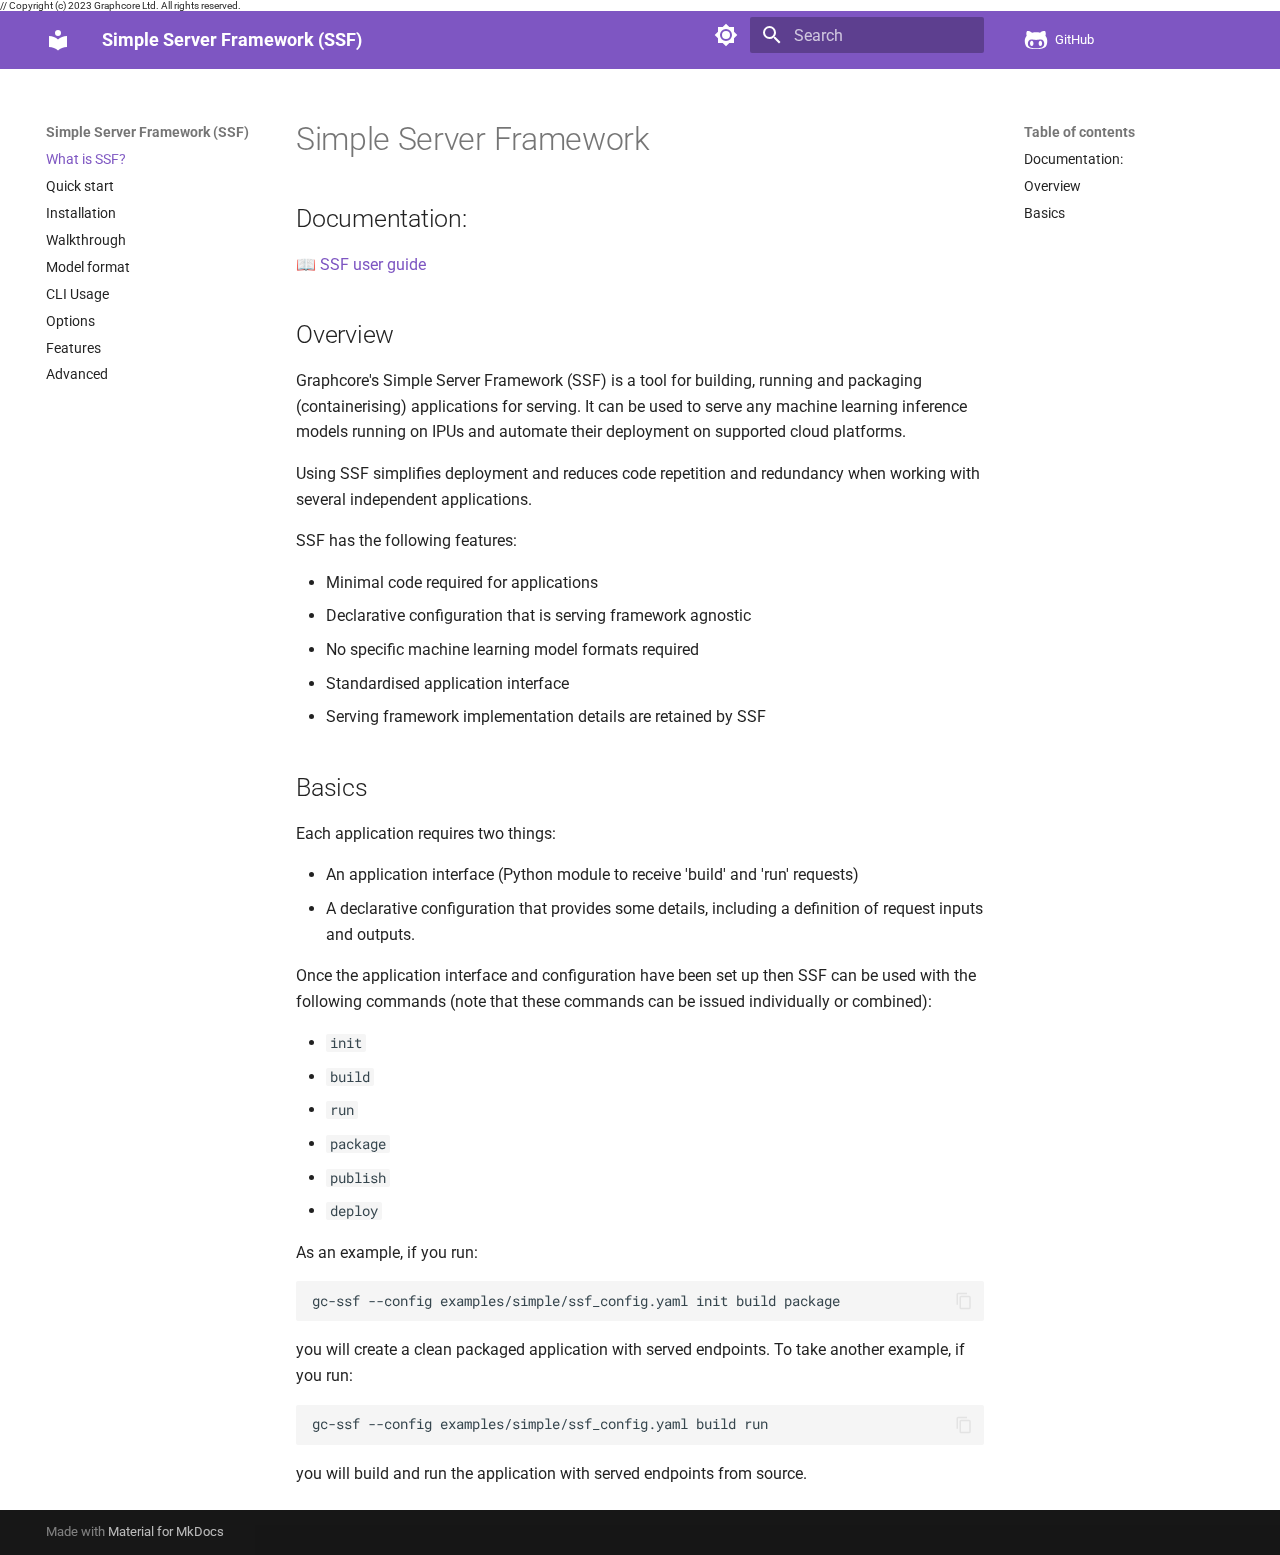
==== docs/index.html @ 5ebf2a3f "Release: 1.0.0" ====
// Copyright (c) 2023 Graphcore Ltd. All rights reserved.

<!doctype html>
<html lang="en" class="no-js">
  <head>

      <meta charset="utf-8">
      <meta name="viewport" content="width=device-width,initial-scale=1">





        <link rel="next" href="quickstart/">

      <link rel="icon" href="assets/images/favicon.png">
      <meta name="generator" content="mkdocs-1.4.3, mkdocs-material-9.1.19">



        <title>Simple Server Framework (SSF)</title>



      <link rel="stylesheet" href="assets/stylesheets/main.eebd395e.min.css">


        <link rel="stylesheet" href="assets/stylesheets/palette.ecc896b0.min.css">









        <link rel="preconnect" href="https://fonts.gstatic.com" crossorigin>
        <link rel="stylesheet" href="https://fonts.googleapis.com/css?family=Roboto:300,300i,400,400i,700,700i%7CRoboto+Mono:400,400i,700,700i&display=fallback">
        <style>:root{--md-text-font:"Roboto";--md-code-font:"Roboto Mono"}</style>



    <script>__md_scope=new URL(".",location),__md_hash=e=>[...e].reduce((e,_)=>(e<<5)-e+_.charCodeAt(0),0),__md_get=(e,_=localStorage,t=__md_scope)=>JSON.parse(_.getItem(t.pathname+"."+e)),__md_set=(e,_,t=localStorage,a=__md_scope)=>{try{t.setItem(a.pathname+"."+e,JSON.stringify(_))}catch(e){}}</script>






  </head>









    <body dir="ltr" data-md-color-scheme="default" data-md-color-primary="deep-purple" data-md-color-accent="purple">



      <script>var palette=__md_get("__palette");if(palette&&"object"==typeof palette.color)for(var key of Object.keys(palette.color))document.body.setAttribute("data-md-color-"+key,palette.color[key])</script>

    <input class="md-toggle" data-md-toggle="drawer" type="checkbox" id="__drawer" autocomplete="off">
    <input class="md-toggle" data-md-toggle="search" type="checkbox" id="__search" autocomplete="off">
    <label class="md-overlay" for="__drawer"></label>
    <div data-md-component="skip">


        <a href="#simple-server-framework" class="md-skip">
          Skip to content
        </a>

    </div>
    <div data-md-component="announce">

    </div>






<header class="md-header md-header--shadow" data-md-component="header">
  <nav class="md-header__inner md-grid" aria-label="Header">
    <a href="." title="Simple Server Framework (SSF)" class="md-header__button md-logo" aria-label="Simple Server Framework (SSF)" data-md-component="logo">


  <svg xmlns="http://www.w3.org/2000/svg" viewBox="0 0 24 24"><path d="M12 8a3 3 0 0 0 3-3 3 3 0 0 0-3-3 3 3 0 0 0-3 3 3 3 0 0 0 3 3m0 3.54C9.64 9.35 6.5 8 3 8v11c3.5 0 6.64 1.35 9 3.54 2.36-2.19 5.5-3.54 9-3.54V8c-3.5 0-6.64 1.35-9 3.54Z"/></svg>

    </a>
    <label class="md-header__button md-icon" for="__drawer">
      <svg xmlns="http://www.w3.org/2000/svg" viewBox="0 0 24 24"><path d="M3 6h18v2H3V6m0 5h18v2H3v-2m0 5h18v2H3v-2Z"/></svg>
    </label>
    <div class="md-header__title" data-md-component="header-title">
      <div class="md-header__ellipsis">
        <div class="md-header__topic">
          <span class="md-ellipsis">
            Simple Server Framework (SSF)
          </span>
        </div>
        <div class="md-header__topic" data-md-component="header-topic">
          <span class="md-ellipsis">

              What is SSF?

          </span>
        </div>
      </div>
    </div>


        <form class="md-header__option" data-md-component="palette">




            <input class="md-option" data-md-color-media="" data-md-color-scheme="default" data-md-color-primary="deep-purple" data-md-color-accent="purple"  aria-label="Switch to dark mode"  type="radio" name="__palette" id="__palette_1">

              <label class="md-header__button md-icon" title="Switch to dark mode" for="__palette_2" hidden>
                <svg xmlns="http://www.w3.org/2000/svg" viewBox="0 0 24 24"><path d="M12 8a4 4 0 0 0-4 4 4 4 0 0 0 4 4 4 4 0 0 0 4-4 4 4 0 0 0-4-4m0 10a6 6 0 0 1-6-6 6 6 0 0 1 6-6 6 6 0 0 1 6 6 6 6 0 0 1-6 6m8-9.31V4h-4.69L12 .69 8.69 4H4v4.69L.69 12 4 15.31V20h4.69L12 23.31 15.31 20H20v-4.69L23.31 12 20 8.69Z"/></svg>
              </label>





            <input class="md-option" data-md-color-media="" data-md-color-scheme="slate" data-md-color-primary="deep-purple" data-md-color-accent="purple"  aria-label="Switch to light mode"  type="radio" name="__palette" id="__palette_2">

              <label class="md-header__button md-icon" title="Switch to light mode" for="__palette_1" hidden>
                <svg xmlns="http://www.w3.org/2000/svg" viewBox="0 0 24 24"><path d="M12 18c-.89 0-1.74-.2-2.5-.55C11.56 16.5 13 14.42 13 12c0-2.42-1.44-4.5-3.5-5.45C10.26 6.2 11.11 6 12 6a6 6 0 0 1 6 6 6 6 0 0 1-6 6m8-9.31V4h-4.69L12 .69 8.69 4H4v4.69L.69 12 4 15.31V20h4.69L12 23.31 15.31 20H20v-4.69L23.31 12 20 8.69Z"/></svg>
              </label>


        </form>




      <label class="md-header__button md-icon" for="__search">
        <svg xmlns="http://www.w3.org/2000/svg" viewBox="0 0 24 24"><path d="M9.5 3A6.5 6.5 0 0 1 16 9.5c0 1.61-.59 3.09-1.56 4.23l.27.27h.79l5 5-1.5 1.5-5-5v-.79l-.27-.27A6.516 6.516 0 0 1 9.5 16 6.5 6.5 0 0 1 3 9.5 6.5 6.5 0 0 1 9.5 3m0 2C7 5 5 7 5 9.5S7 14 9.5 14 14 12 14 9.5 12 5 9.5 5Z"/></svg>
      </label>
      <div class="md-search" data-md-component="search" role="dialog">
  <label class="md-search__overlay" for="__search"></label>
  <div class="md-search__inner" role="search">
    <form class="md-search__form" name="search">
      <input type="text" class="md-search__input" name="query" aria-label="Search" placeholder="Search" autocapitalize="off" autocorrect="off" autocomplete="off" spellcheck="false" data-md-component="search-query" required>
      <label class="md-search__icon md-icon" for="__search">
        <svg xmlns="http://www.w3.org/2000/svg" viewBox="0 0 24 24"><path d="M9.5 3A6.5 6.5 0 0 1 16 9.5c0 1.61-.59 3.09-1.56 4.23l.27.27h.79l5 5-1.5 1.5-5-5v-.79l-.27-.27A6.516 6.516 0 0 1 9.5 16 6.5 6.5 0 0 1 3 9.5 6.5 6.5 0 0 1 9.5 3m0 2C7 5 5 7 5 9.5S7 14 9.5 14 14 12 14 9.5 12 5 9.5 5Z"/></svg>
        <svg xmlns="http://www.w3.org/2000/svg" viewBox="0 0 24 24"><path d="M20 11v2H8l5.5 5.5-1.42 1.42L4.16 12l7.92-7.92L13.5 5.5 8 11h12Z"/></svg>
      </label>
      <nav class="md-search__options" aria-label="Search">

        <button type="reset" class="md-search__icon md-icon" title="Clear" aria-label="Clear" tabindex="-1">
          <svg xmlns="http://www.w3.org/2000/svg" viewBox="0 0 24 24"><path d="M19 6.41 17.59 5 12 10.59 6.41 5 5 6.41 10.59 12 5 17.59 6.41 19 12 13.41 17.59 19 19 17.59 13.41 12 19 6.41Z"/></svg>
        </button>
      </nav>

    </form>
    <div class="md-search__output">
      <div class="md-search__scrollwrap" data-md-scrollfix>
        <div class="md-search-result" data-md-component="search-result">
          <div class="md-search-result__meta">
            Initializing search
          </div>
          <ol class="md-search-result__list" role="presentation"></ol>
        </div>
      </div>
    </div>
  </div>
</div>


      <div class="md-header__source">
        <a href="https://github.com/graphcore/simple-server-framework" title="Go to repository" class="md-source" data-md-component="source">
  <div class="md-source__icon md-icon">

    <svg xmlns="http://www.w3.org/2000/svg" viewBox="0 0 480 512"><!--! Font Awesome Free 6.4.0 by @fontawesome - https://fontawesome.com License - https://fontawesome.com/license/free (Icons: CC BY 4.0, Fonts: SIL OFL 1.1, Code: MIT License) Copyright 2023 Fonticons, Inc.--><path d="M186.1 328.7c0 20.9-10.9 55.1-36.7 55.1s-36.7-34.2-36.7-55.1 10.9-55.1 36.7-55.1 36.7 34.2 36.7 55.1zM480 278.2c0 31.9-3.2 65.7-17.5 95-37.9 76.6-142.1 74.8-216.7 74.8-75.8 0-186.2 2.7-225.6-74.8-14.6-29-20.2-63.1-20.2-95 0-41.9 13.9-81.5 41.5-113.6-5.2-15.8-7.7-32.4-7.7-48.8 0-21.5 4.9-32.3 14.6-51.8 45.3 0 74.3 9 108.8 36 29-6.9 58.8-10 88.7-10 27 0 54.2 2.9 80.4 9.2 34-26.7 63-35.2 107.8-35.2 9.8 19.5 14.6 30.3 14.6 51.8 0 16.4-2.6 32.7-7.7 48.2 27.5 32.4 39 72.3 39 114.2zm-64.3 50.5c0-43.9-26.7-82.6-73.5-82.6-18.9 0-37 3.4-56 6-14.9 2.3-29.8 3.2-45.1 3.2-15.2 0-30.1-.9-45.1-3.2-18.7-2.6-37-6-56-6-46.8 0-73.5 38.7-73.5 82.6 0 87.8 80.4 101.3 150.4 101.3h48.2c70.3 0 150.6-13.4 150.6-101.3zm-82.6-55.1c-25.8 0-36.7 34.2-36.7 55.1s10.9 55.1 36.7 55.1 36.7-34.2 36.7-55.1-10.9-55.1-36.7-55.1z"/></svg>
  </div>
  <div class="md-source__repository">
    GitHub
  </div>
</a>
      </div>

  </nav>

</header>

    <div class="md-container" data-md-component="container">






      <main class="md-main" data-md-component="main">
        <div class="md-main__inner md-grid">



              <div class="md-sidebar md-sidebar--primary" data-md-component="sidebar" data-md-type="navigation" >
                <div class="md-sidebar__scrollwrap">
                  <div class="md-sidebar__inner">



<nav class="md-nav md-nav--primary" aria-label="Navigation" data-md-level="0">
  <label class="md-nav__title" for="__drawer">
    <a href="." title="Simple Server Framework (SSF)" class="md-nav__button md-logo" aria-label="Simple Server Framework (SSF)" data-md-component="logo">


  <svg xmlns="http://www.w3.org/2000/svg" viewBox="0 0 24 24"><path d="M12 8a3 3 0 0 0 3-3 3 3 0 0 0-3-3 3 3 0 0 0-3 3 3 3 0 0 0 3 3m0 3.54C9.64 9.35 6.5 8 3 8v11c3.5 0 6.64 1.35 9 3.54 2.36-2.19 5.5-3.54 9-3.54V8c-3.5 0-6.64 1.35-9 3.54Z"/></svg>

    </a>
    Simple Server Framework (SSF)
  </label>

    <div class="md-nav__source">
      <a href="https://github.com/graphcore/simple-server-framework" title="Go to repository" class="md-source" data-md-component="source">
  <div class="md-source__icon md-icon">

    <svg xmlns="http://www.w3.org/2000/svg" viewBox="0 0 480 512"><!--! Font Awesome Free 6.4.0 by @fontawesome - https://fontawesome.com License - https://fontawesome.com/license/free (Icons: CC BY 4.0, Fonts: SIL OFL 1.1, Code: MIT License) Copyright 2023 Fonticons, Inc.--><path d="M186.1 328.7c0 20.9-10.9 55.1-36.7 55.1s-36.7-34.2-36.7-55.1 10.9-55.1 36.7-55.1 36.7 34.2 36.7 55.1zM480 278.2c0 31.9-3.2 65.7-17.5 95-37.9 76.6-142.1 74.8-216.7 74.8-75.8 0-186.2 2.7-225.6-74.8-14.6-29-20.2-63.1-20.2-95 0-41.9 13.9-81.5 41.5-113.6-5.2-15.8-7.7-32.4-7.7-48.8 0-21.5 4.9-32.3 14.6-51.8 45.3 0 74.3 9 108.8 36 29-6.9 58.8-10 88.7-10 27 0 54.2 2.9 80.4 9.2 34-26.7 63-35.2 107.8-35.2 9.8 19.5 14.6 30.3 14.6 51.8 0 16.4-2.6 32.7-7.7 48.2 27.5 32.4 39 72.3 39 114.2zm-64.3 50.5c0-43.9-26.7-82.6-73.5-82.6-18.9 0-37 3.4-56 6-14.9 2.3-29.8 3.2-45.1 3.2-15.2 0-30.1-.9-45.1-3.2-18.7-2.6-37-6-56-6-46.8 0-73.5 38.7-73.5 82.6 0 87.8 80.4 101.3 150.4 101.3h48.2c70.3 0 150.6-13.4 150.6-101.3zm-82.6-55.1c-25.8 0-36.7 34.2-36.7 55.1s10.9 55.1 36.7 55.1 36.7-34.2 36.7-55.1-10.9-55.1-36.7-55.1z"/></svg>
  </div>
  <div class="md-source__repository">
    GitHub
  </div>
</a>
    </div>

  <ul class="md-nav__list" data-md-scrollfix>










    <li class="md-nav__item md-nav__item--active">

      <input class="md-nav__toggle md-toggle" type="checkbox" id="__toc">





        <label class="md-nav__link md-nav__link--active" for="__toc">
          What is SSF?
          <span class="md-nav__icon md-icon"></span>
        </label>

      <a href="." class="md-nav__link md-nav__link--active">
        What is SSF?
      </a>



<nav class="md-nav md-nav--secondary" aria-label="Table of contents">






    <label class="md-nav__title" for="__toc">
      <span class="md-nav__icon md-icon"></span>
      Table of contents
    </label>
    <ul class="md-nav__list" data-md-component="toc" data-md-scrollfix>

        <li class="md-nav__item">
  <a href="#documentation" class="md-nav__link">
    Documentation:
  </a>

</li>

        <li class="md-nav__item">
  <a href="#overview" class="md-nav__link">
    Overview
  </a>

</li>

        <li class="md-nav__item">
  <a href="#basics" class="md-nav__link">
    Basics
  </a>

</li>

    </ul>

</nav>

    </li>










    <li class="md-nav__item">
      <a href="quickstart/" class="md-nav__link">
        Quick start
      </a>
    </li>










    <li class="md-nav__item">
      <a href="installation/" class="md-nav__link">
        Installation
      </a>
    </li>










    <li class="md-nav__item">
      <a href="walkthrough/" class="md-nav__link">
        Walkthrough
      </a>
    </li>










    <li class="md-nav__item">
      <a href="model_format/" class="md-nav__link">
        Model format
      </a>
    </li>










    <li class="md-nav__item">
      <a href="usage/" class="md-nav__link">
        CLI Usage
      </a>
    </li>










    <li class="md-nav__item">
      <a href="all_options/" class="md-nav__link">
        Options
      </a>
    </li>










    <li class="md-nav__item">
      <a href="features/" class="md-nav__link">
        Features
      </a>
    </li>










    <li class="md-nav__item">
      <a href="advanced/" class="md-nav__link">
        Advanced
      </a>
    </li>



  </ul>
</nav>
                  </div>
                </div>
              </div>



              <div class="md-sidebar md-sidebar--secondary" data-md-component="sidebar" data-md-type="toc" >
                <div class="md-sidebar__scrollwrap">
                  <div class="md-sidebar__inner">


<nav class="md-nav md-nav--secondary" aria-label="Table of contents">






    <label class="md-nav__title" for="__toc">
      <span class="md-nav__icon md-icon"></span>
      Table of contents
    </label>
    <ul class="md-nav__list" data-md-component="toc" data-md-scrollfix>

        <li class="md-nav__item">
  <a href="#documentation" class="md-nav__link">
    Documentation:
  </a>

</li>

        <li class="md-nav__item">
  <a href="#overview" class="md-nav__link">
    Overview
  </a>

</li>

        <li class="md-nav__item">
  <a href="#basics" class="md-nav__link">
    Basics
  </a>

</li>

    </ul>

</nav>
                  </div>
                </div>
              </div>



            <div class="md-content" data-md-component="content">
              <article class="md-content__inner md-typeset">







<!-- Copyright (c) 2023 Graphcore Ltd. All rights reserved. -->

<h1 id="simple-server-framework">Simple Server Framework</h1>
<h2 id="documentation">Documentation:</h2>
<p>📖 <a href="https://graphcore.github.io/simple-server-framework/docs">SSF user guide</a></p>
<h2 id="overview">Overview</h2>
<p>Graphcore's Simple Server Framework (SSF) is a tool for building, running and packaging (containerising) applications for serving.
It can be used to serve any machine learning inference models running on IPUs and automate their deployment on supported cloud platforms.</p>
<p>Using SSF simplifies deployment and reduces code repetition and redundancy when working with several independent applications.</p>
<p>SSF has the following features:</p>
<ul>
<li>Minimal code required for applications</li>
<li>Declarative configuration that is serving framework agnostic</li>
<li>No specific machine learning model formats required</li>
<li>Standardised application interface</li>
<li>Serving framework implementation details are retained by SSF</li>
</ul>
<h2 id="basics">Basics</h2>
<p>Each application requires two things:</p>
<ul>
<li>An application interface (Python module to receive 'build' and 'run' requests)</li>
<li>A declarative configuration that provides some details, including a definition of request inputs and outputs.</li>
</ul>
<p>Once the application interface and configuration have been set up then SSF can be used with the following commands (note that these commands can be issued individually or combined):</p>
<ul>
<li><code>init</code></li>
<li><code>build</code></li>
<li><code>run</code></li>
<li><code>package</code></li>
<li><code>publish</code></li>
<li><code>deploy</code></li>
</ul>
<p>As an example, if you run:</p>
<p><div class="language-bash highlight"><pre><span></span><code><span id="__span-0-1"><a id="__codelineno-0-1" name="__codelineno-0-1" href="#__codelineno-0-1"></a>gc-ssf<span class="w"> </span>--config<span class="w"> </span>examples/simple/ssf_config.yaml<span class="w"> </span>init<span class="w"> </span>build<span class="w"> </span>package
</span></code></pre></div>
you will create a clean packaged application with served endpoints.
To take another example, if you run:</p>
<p><div class="language-bash highlight"><pre><span></span><code><span id="__span-1-1"><a id="__codelineno-1-1" name="__codelineno-1-1" href="#__codelineno-1-1"></a>gc-ssf<span class="w"> </span>--config<span class="w"> </span>examples/simple/ssf_config.yaml<span class="w"> </span>build<span class="w"> </span>run
</span></code></pre></div>
you will build and run the application with served endpoints from source.</p>






              </article>
            </div>


        </div>

      </main>

        <footer class="md-footer">

  <div class="md-footer-meta md-typeset">
    <div class="md-footer-meta__inner md-grid">
      <div class="md-copyright">


    Made with
    <a href="https://squidfunk.github.io/mkdocs-material/" target="_blank" rel="noopener">
      Material for MkDocs
    </a>

</div>

    </div>
  </div>
</footer>

    </div>
    <div class="md-dialog" data-md-component="dialog">
      <div class="md-dialog__inner md-typeset"></div>
    </div>

    <script id="__config" type="application/json">{"base": ".", "features": ["content.code.select", "content.code.copy"], "search": "assets/javascripts/workers/search.74e28a9f.min.js", "translations": {"clipboard.copied": "Copied to clipboard", "clipboard.copy": "Copy to clipboard", "search.result.more.one": "1 more on this page", "search.result.more.other": "# more on this page", "search.result.none": "No matching documents", "search.result.one": "1 matching document", "search.result.other": "# matching documents", "search.result.placeholder": "Type to start searching", "search.result.term.missing": "Missing", "select.version": "Select version"}}</script>


      <script src="assets/javascripts/bundle.220ee61c.min.js"></script>


  </body>
</html>
---- docs/assets/stylesheets/main.eebd395e.min.css ----
@charset "UTF-8";html{-webkit-text-size-adjust:none;-moz-text-size-adjust:none;text-size-adjust:none;box-sizing:border-box}*,:after,:before{box-sizing:inherit}@media (prefers-reduced-motion){*,:after,:before{transition:none!important}}body{margin:0}a,button,input,label{-webkit-tap-highlight-color:transparent}a{color:inherit;text-decoration:none}hr{border:0;box-sizing:initial;display:block;height:.05rem;overflow:visible;padding:0}small{font-size:80%}sub,sup{line-height:1em}img{border-style:none}table{border-collapse:initial;border-spacing:0}td,th{font-weight:400;vertical-align:top}button{background:#0000;border:0;font-family:inherit;font-size:inherit;margin:0;padding:0}input{border:0;outline:none}:root{--md-primary-fg-color:#4051b5;--md-primary-fg-color--light:#5d6cc0;--md-primary-fg-color--dark:#303fa1;--md-primary-bg-color:#fff;--md-primary-bg-color--light:#ffffffb3;--md-accent-fg-color:#526cfe;--md-accent-fg-color--transparent:#526cfe1a;--md-accent-bg-color:#fff;--md-accent-bg-color--light:#ffffffb3}[data-md-color-scheme=default]{color-scheme:light}[data-md-color-scheme=default] img[src$="#gh-dark-mode-only"],[data-md-color-scheme=default] img[src$="#only-dark"]{display:none}:root,[data-md-color-scheme=default]{--md-default-fg-color:#000000de;--md-default-fg-color--light:#0000008a;--md-default-fg-color--lighter:#00000052;--md-default-fg-color--lightest:#00000012;--md-default-bg-color:#fff;--md-default-bg-color--light:#ffffffb3;--md-default-bg-color--lighter:#ffffff4d;--md-default-bg-color--lightest:#ffffff1f;--md-code-fg-color:#36464e;--md-code-bg-color:#f5f5f5;--md-code-hl-color:#ffff0080;--md-code-hl-number-color:#d52a2a;--md-code-hl-special-color:#db1457;--md-code-hl-function-color:#a846b9;--md-code-hl-constant-color:#6e59d9;--md-code-hl-keyword-color:#3f6ec6;--md-code-hl-string-color:#1c7d4d;--md-code-hl-name-color:var(--md-code-fg-color);--md-code-hl-operator-color:var(--md-default-fg-color--light);--md-code-hl-punctuation-color:var(--md-default-fg-color--light);--md-code-hl-comment-color:var(--md-default-fg-color--light);--md-code-hl-generic-color:var(--md-default-fg-color--light);--md-code-hl-variable-color:var(--md-default-fg-color--light);--md-typeset-color:var(--md-default-fg-color);--md-typeset-a-color:var(--md-primary-fg-color);--md-typeset-mark-color:#ffff0080;--md-typeset-del-color:#f5503d26;--md-typeset-ins-color:#0bd57026;--md-typeset-kbd-color:#fafafa;--md-typeset-kbd-accent-color:#fff;--md-typeset-kbd-border-color:#b8b8b8;--md-typeset-table-color:#0000001f;--md-typeset-table-color--light:rgba(0,0,0,.035);--md-admonition-fg-color:var(--md-default-fg-color);--md-admonition-bg-color:var(--md-default-bg-color);--md-warning-fg-color:#000000de;--md-warning-bg-color:#ff9;--md-footer-fg-color:#fff;--md-footer-fg-color--light:#ffffffb3;--md-footer-fg-color--lighter:#ffffff73;--md-footer-bg-color:#000000de;--md-footer-bg-color--dark:#00000052;--md-shadow-z1:0 0.2rem 0.5rem #0000000d,0 0 0.05rem #0000001a;--md-shadow-z2:0 0.2rem 0.5rem #0000001a,0 0 0.05rem #00000040;--md-shadow-z3:0 0.2rem 0.5rem #0003,0 0 0.05rem #00000059}.md-icon svg{fill:currentcolor;display:block;height:1.2rem;width:1.2rem}body{-webkit-font-smoothing:antialiased;-moz-osx-font-smoothing:grayscale;--md-text-font-family:var(--md-text-font,_),-apple-system,BlinkMacSystemFont,Helvetica,Arial,sans-serif;--md-code-font-family:var(--md-code-font,_),SFMono-Regular,Consolas,Menlo,monospace}aside,body,input{font-feature-settings:"kern","liga";color:var(--md-typeset-color);font-family:var(--md-text-font-family)}code,kbd,pre{font-feature-settings:"kern";font-family:var(--md-code-font-family)}:root{--md-typeset-table-sort-icon:url('data:image/svg+xml;charset=utf-8,<svg xmlns="http://www.w3.org/2000/svg" viewBox="0 0 24 24"><path d="m18 21-4-4h3V7h-3l4-4 4 4h-3v10h3M2 19v-2h10v2M2 13v-2h7v2M2 7V5h4v2H2Z"/></svg>');--md-typeset-table-sort-icon--asc:url('data:image/svg+xml;charset=utf-8,<svg xmlns="http://www.w3.org/2000/svg" viewBox="0 0 24 24"><path d="M19 17h3l-4 4-4-4h3V3h2M2 17h10v2H2M6 5v2H2V5m0 6h7v2H2v-2Z"/></svg>');--md-typeset-table-sort-icon--desc:url('data:image/svg+xml;charset=utf-8,<svg xmlns="http://www.w3.org/2000/svg" viewBox="0 0 24 24"><path d="M19 7h3l-4-4-4 4h3v14h2M2 17h10v2H2M6 5v2H2V5m0 6h7v2H2v-2Z"/></svg>')}.md-typeset{-webkit-print-color-adjust:exact;color-adjust:exact;font-size:.8rem;line-height:1.6}@media print{.md-typeset{font-size:.68rem}}.md-typeset blockquote,.md-typeset dl,.md-typeset figure,.md-typeset ol,.md-typeset pre,.md-typeset ul{margin-bottom:1em;margin-top:1em}.md-typeset h1{color:var(--md-default-fg-color--light);font-size:2em;line-height:1.3;margin:0 0 1.25em}.md-typeset h1,.md-typeset h2{font-weight:300;letter-spacing:-.01em}.md-typeset h2{font-size:1.5625em;line-height:1.4;margin:1.6em 0 .64em}.md-typeset h3{font-size:1.25em;font-weight:400;letter-spacing:-.01em;line-height:1.5;margin:1.6em 0 .8em}.md-typeset h2+h3{margin-top:.8em}.md-typeset h4{font-weight:700;letter-spacing:-.01em;margin:1em 0}.md-typeset h5,.md-typeset h6{color:var(--md-default-fg-color--light);font-size:.8em;font-weight:700;letter-spacing:-.01em;margin:1.25em 0}.md-typeset h5{text-transform:uppercase}.md-typeset hr{border-bottom:.05rem solid var(--md-default-fg-color--lightest);display:flow-root;margin:1.5em 0}.md-typeset a{color:var(--md-typeset-a-color);word-break:break-word}.md-typeset a,.md-typeset a:before{transition:color 125ms}.md-typeset a:focus,.md-typeset a:hover{color:var(--md-accent-fg-color)}.md-typeset a:focus code,.md-typeset a:hover code{background-color:var(--md-accent-fg-color--transparent)}.md-typeset a code{color:currentcolor;transition:background-color 125ms}.md-typeset a.focus-visible{outline-color:var(--md-accent-fg-color);outline-offset:.2rem}.md-typeset code,.md-typeset kbd,.md-typeset pre{color:var(--md-code-fg-color);direction:ltr;font-variant-ligatures:none}@media print{.md-typeset code,.md-typeset kbd,.md-typeset pre{white-space:pre-wrap}}.md-typeset code{background-color:var(--md-code-bg-color);border-radius:.1rem;-webkit-box-decoration-break:clone;box-decoration-break:clone;font-size:.85em;padding:0 .2941176471em;word-break:break-word}.md-typeset code:not(.focus-visible){-webkit-tap-highlight-color:transparent;outline:none}.md-typeset pre{display:flow-root;line-height:1.4;position:relative}.md-typeset pre>code{-webkit-box-decoration-break:slice;box-decoration-break:slice;box-shadow:none;display:block;margin:0;outline-color:var(--md-accent-fg-color);overflow:auto;padding:.7720588235em 1.1764705882em;scrollbar-color:var(--md-default-fg-color--lighter) #0000;scrollbar-width:thin;touch-action:auto;word-break:normal}.md-typeset pre>code:hover{scrollbar-color:var(--md-accent-fg-color) #0000}.md-typeset pre>code::-webkit-scrollbar{height:.2rem;width:.2rem}.md-typeset pre>code::-webkit-scrollbar-thumb{background-color:var(--md-default-fg-color--lighter)}.md-typeset pre>code::-webkit-scrollbar-thumb:hover{background-color:var(--md-accent-fg-color)}.md-typeset kbd{background-color:var(--md-typeset-kbd-color);border-radius:.1rem;box-shadow:0 .1rem 0 .05rem var(--md-typeset-kbd-border-color),0 .1rem 0 var(--md-typeset-kbd-border-color),0 -.1rem .2rem var(--md-typeset-kbd-accent-color) inset;color:var(--md-default-fg-color);display:inline-block;font-size:.75em;padding:0 .6666666667em;vertical-align:text-top;word-break:break-word}.md-typeset mark{background-color:var(--md-typeset-mark-color);-webkit-box-decoration-break:clone;box-decoration-break:clone;color:inherit;word-break:break-word}.md-typeset abbr{border-bottom:.05rem dotted var(--md-default-fg-color--light);cursor:help;text-decoration:none}@media (hover:none){.md-typeset abbr[title]:focus:after,.md-typeset abbr[title]:hover:after{background-color:var(--md-default-fg-color);border-radius:.1rem;box-shadow:var(--md-shadow-z3);color:var(--md-default-bg-color);content:attr(title);font-size:.7rem;left:.8rem;margin-top:2em;padding:.2rem .3rem;position:absolute;right:.8rem}}.md-typeset small{opacity:.75}[dir=ltr] .md-typeset sub,[dir=ltr] .md-typeset sup{margin-left:.078125em}[dir=rtl] .md-typeset sub,[dir=rtl] .md-typeset sup{margin-right:.078125em}[dir=ltr] .md-typeset blockquote{padding-left:.6rem}[dir=rtl] .md-typeset blockquote{padding-right:.6rem}[dir=ltr] .md-typeset blockquote{border-left:.2rem solid var(--md-default-fg-color--lighter)}[dir=rtl] .md-typeset blockquote{border-right:.2rem solid var(--md-default-fg-color--lighter)}.md-typeset blockquote{color:var(--md-default-fg-color--light);margin-left:0;margin-right:0}.md-typeset ul{list-style-type:disc}[dir=ltr] .md-typeset ol,[dir=ltr] .md-typeset ul{margin-left:.625em}[dir=rtl] .md-typeset ol,[dir=rtl] .md-typeset ul{margin-right:.625em}.md-typeset ol,.md-typeset ul{padding:0}.md-typeset ol:not([hidden]),.md-typeset ul:not([hidden]){display:flow-root}.md-typeset ol ol,.md-typeset ul ol{list-style-type:lower-alpha}.md-typeset ol ol ol,.md-typeset ul ol ol{list-style-type:lower-roman}[dir=ltr] .md-typeset ol li,[dir=ltr] .md-typeset ul li{margin-left:1.25em}[dir=rtl] .md-typeset ol li,[dir=rtl] .md-typeset ul li{margin-right:1.25em}.md-typeset ol li,.md-typeset ul li{margin-bottom:.5em}.md-typeset ol li blockquote,.md-typeset ol li p,.md-typeset ul li blockquote,.md-typeset ul li p{margin:.5em 0}.md-typeset ol li:last-child,.md-typeset ul li:last-child{margin-bottom:0}[dir=ltr] .md-typeset ol li ol,[dir=ltr] .md-typeset ol li ul,[dir=ltr] .md-typeset ul li ol,[dir=ltr] .md-typeset ul li ul{margin-left:.625em}[dir=rtl] .md-typeset ol li ol,[dir=rtl] .md-typeset ol li ul,[dir=rtl] .md-typeset ul li ol,[dir=rtl] .md-typeset ul li ul{margin-right:.625em}.md-typeset ol li ol,.md-typeset ol li ul,.md-typeset ul li ol,.md-typeset ul li ul{margin-bottom:.5em;margin-top:.5em}[dir=ltr] .md-typeset dd{margin-left:1.875em}[dir=rtl] .md-typeset dd{margin-right:1.875em}.md-typeset dd{margin-bottom:1.5em;margin-top:1em}.md-typeset img,.md-typeset svg,.md-typeset video{height:auto;max-width:100%}.md-typeset img[align=left]{margin:1em 1em 1em 0}.md-typeset img[align=right]{margin:1em 0 1em 1em}.md-typeset img[align]:only-child{margin-top:0}.md-typeset figure{display:flow-root;margin:1em auto;max-width:100%;text-align:center;width:-webkit-fit-content;width:-moz-fit-content;width:fit-content}.md-typeset figure img{display:block}.md-typeset figcaption{font-style:italic;margin:1em auto;max-width:24rem}.md-typeset iframe{max-width:100%}.md-typeset table:not([class]){background-color:var(--md-default-bg-color);border:.05rem solid var(--md-typeset-table-color);border-radius:.1rem;display:inline-block;font-size:.64rem;max-width:100%;overflow:auto;touch-action:auto}@media print{.md-typeset table:not([class]){display:table}}.md-typeset table:not([class])+*{margin-top:1.5em}.md-typeset table:not([class]) td>:first-child,.md-typeset table:not([class]) th>:first-child{margin-top:0}.md-typeset table:not([class]) td>:last-child,.md-typeset table:not([class]) th>:last-child{margin-bottom:0}.md-typeset table:not([class]) td:not([align]),.md-typeset table:not([class]) th:not([align]){text-align:left}[dir=rtl] .md-typeset table:not([class]) td:not([align]),[dir=rtl] .md-typeset table:not([class]) th:not([align]){text-align:right}.md-typeset table:not([class]) th{font-weight:700;min-width:5rem;padding:.9375em 1.25em;vertical-align:top}.md-typeset table:not([class]) td{border-top:.05rem solid var(--md-typeset-table-color);padding:.9375em 1.25em;vertical-align:top}.md-typeset table:not([class]) tbody tr{transition:background-color 125ms}.md-typeset table:not([class]) tbody tr:hover{background-color:var(--md-typeset-table-color--light);box-shadow:0 .05rem 0 var(--md-default-bg-color) inset}.md-typeset table:not([class]) a{word-break:normal}.md-typeset table th[role=columnheader]{cursor:pointer}[dir=ltr] .md-typeset table th[role=columnheader]:after{margin-left:.5em}[dir=rtl] .md-typeset table th[role=columnheader]:after{margin-right:.5em}.md-typeset table th[role=columnheader]:after{content:"";display:inline-block;height:1.2em;-webkit-mask-image:var(--md-typeset-table-sort-icon);mask-image:var(--md-typeset-table-sort-icon);-webkit-mask-repeat:no-repeat;mask-repeat:no-repeat;-webkit-mask-size:contain;mask-size:contain;transition:background-color 125ms;vertical-align:text-bottom;width:1.2em}.md-typeset table th[role=columnheader]:hover:after{background-color:var(--md-default-fg-color--lighter)}.md-typeset table th[role=columnheader][aria-sort=ascending]:after{background-color:var(--md-default-fg-color--light);-webkit-mask-image:var(--md-typeset-table-sort-icon--asc);mask-image:var(--md-typeset-table-sort-icon--asc)}.md-typeset table th[role=columnheader][aria-sort=descending]:after{background-color:var(--md-default-fg-color--light);-webkit-mask-image:var(--md-typeset-table-sort-icon--desc);mask-image:var(--md-typeset-table-sort-icon--desc)}.md-typeset__scrollwrap{margin:1em -.8rem;overflow-x:auto;touch-action:auto}.md-typeset__table{display:inline-block;margin-bottom:.5em;padding:0 .8rem}@media print{.md-typeset__table{display:block}}html .md-typeset__table table{display:table;margin:0;overflow:hidden;width:100%}@media screen and (max-width:44.9375em){.md-content__inner>pre{margin:1em -.8rem}.md-content__inner>pre code{border-radius:0}}.md-banner{background-color:var(--md-footer-bg-color);color:var(--md-footer-fg-color);overflow:auto}@media print{.md-banner{display:none}}.md-banner--warning{background-color:var(--md-warning-bg-color);color:var(--md-warning-fg-color)}.md-banner__inner{font-size:.7rem;margin:.6rem auto;padding:0 .8rem}[dir=ltr] .md-banner__button{float:right}[dir=rtl] .md-banner__button{float:left}.md-banner__button{color:inherit;cursor:pointer;transition:opacity .25s}.md-banner__button:hover{opacity:.7}html{font-size:125%;height:100%;overflow-x:hidden}@media screen and (min-width:100em){html{font-size:137.5%}}@media screen and (min-width:125em){html{font-size:150%}}body{background-color:var(--md-default-bg-color);display:flex;flex-direction:column;font-size:.5rem;min-height:100%;position:relative;width:100%}@media print{body{display:block}}@media screen and (max-width:59.9375em){body[data-md-scrolllock]{position:fixed}}.md-grid{margin-left:auto;margin-right:auto;max-width:61rem}.md-container{display:flex;flex-direction:column;flex-grow:1}@media print{.md-container{display:block}}.md-main{flex-grow:1}.md-main__inner{display:flex;height:100%;margin-top:1.5rem}.md-ellipsis{overflow:hidden;text-overflow:ellipsis}.md-toggle{display:none}.md-option{height:0;opacity:0;position:absolute;width:0}.md-option:checked+label:not([hidden]){display:block}.md-option.focus-visible+label{outline-color:var(--md-accent-fg-color);outline-style:auto}.md-skip{background-color:var(--md-default-fg-color);border-radius:.1rem;color:var(--md-default-bg-color);font-size:.64rem;margin:.5rem;opacity:0;outline-color:var(--md-accent-fg-color);padding:.3rem .5rem;position:fixed;transform:translateY(.4rem);z-index:-1}.md-skip:focus{opacity:1;transform:translateY(0);transition:transform .25s cubic-bezier(.4,0,.2,1),opacity 175ms 75ms;z-index:10}@page{margin:25mm}:root{--md-clipboard-icon:url('data:image/svg+xml;charset=utf-8,<svg xmlns="http://www.w3.org/2000/svg" viewBox="0 0 24 24"><path d="M19 21H8V7h11m0-2H8a2 2 0 0 0-2 2v14a2 2 0 0 0 2 2h11a2 2 0 0 0 2-2V7a2 2 0 0 0-2-2m-3-4H4a2 2 0 0 0-2 2v14h2V3h12V1Z"/></svg>')}.md-clipboard{border-radius:.1rem;color:var(--md-default-fg-color--lightest);cursor:pointer;height:1.5em;outline-color:var(--md-accent-fg-color);outline-offset:.1rem;position:absolute;right:.5em;top:.5em;transition:color .25s;width:1.5em;z-index:1}@media print{.md-clipboard{display:none}}.md-clipboard:not(.focus-visible){-webkit-tap-highlight-color:transparent;outline:none}:hover>.md-clipboard{color:var(--md-default-fg-color--light)}.md-clipboard:focus,.md-clipboard:hover{color:var(--md-accent-fg-color)}.md-clipboard:after{background-color:currentcolor;content:"";display:block;height:1.125em;margin:0 auto;-webkit-mask-image:var(--md-clipboard-icon);mask-image:var(--md-clipboard-icon);-webkit-mask-position:center;mask-position:center;-webkit-mask-repeat:no-repeat;mask-repeat:no-repeat;-webkit-mask-size:contain;mask-size:contain;width:1.125em}.md-clipboard--inline{cursor:pointer}.md-clipboard--inline code{transition:color .25s,background-color .25s}.md-clipboard--inline:focus code,.md-clipboard--inline:hover code{background-color:var(--md-accent-fg-color--transparent);color:var(--md-accent-fg-color)}@keyframes consent{0%{opacity:0;transform:translateY(100%)}to{opacity:1;transform:translateY(0)}}@keyframes overlay{0%{opacity:0}to{opacity:1}}.md-consent__overlay{animation:overlay .25s both;-webkit-backdrop-filter:blur(.1rem);backdrop-filter:blur(.1rem);background-color:#0000008a;height:100%;opacity:1;position:fixed;top:0;width:100%;z-index:5}.md-consent__inner{animation:consent .5s cubic-bezier(.1,.7,.1,1) both;background-color:var(--md-default-bg-color);border:0;border-radius:.1rem;bottom:0;box-shadow:0 0 .2rem #0000001a,0 .2rem .4rem #0003;max-height:100%;overflow:auto;padding:0;position:fixed;width:100%;z-index:5}.md-consent__form{padding:.8rem}.md-consent__settings{display:none;margin:1em 0}input:checked+.md-consent__settings{display:block}.md-consent__controls{margin-bottom:.8rem}.md-typeset .md-consent__controls .md-button{display:inline}@media screen and (max-width:44.9375em){.md-typeset .md-consent__controls .md-button{display:block;margin-top:.4rem;text-align:center;width:100%}}.md-consent label{cursor:pointer}.md-content{flex-grow:1;min-width:0}.md-content__inner{margin:0 .8rem 1.2rem;padding-top:.6rem}@media screen and (min-width:76.25em){[dir=ltr] .md-sidebar--primary:not([hidden])~.md-content>.md-content__inner{margin-left:1.2rem}[dir=ltr] .md-sidebar--secondary:not([hidden])~.md-content>.md-content__inner,[dir=rtl] .md-sidebar--primary:not([hidden])~.md-content>.md-content__inner{margin-right:1.2rem}[dir=rtl] .md-sidebar--secondary:not([hidden])~.md-content>.md-content__inner{margin-left:1.2rem}}.md-content__inner:before{content:"";display:block;height:.4rem}.md-content__inner>:last-child{margin-bottom:0}[dir=ltr] .md-content__button{float:right}[dir=rtl] .md-content__button{float:left}[dir=ltr] .md-content__button{margin-left:.4rem}[dir=rtl] .md-content__button{margin-right:.4rem}.md-content__button{margin:.4rem 0;padding:0}@media print{.md-content__button{display:none}}.md-typeset .md-content__button{color:var(--md-default-fg-color--lighter)}.md-content__button svg{display:inline;vertical-align:top}[dir=rtl] .md-content__button svg{transform:scaleX(-1)}[dir=ltr] .md-dialog{right:.8rem}[dir=rtl] .md-dialog{left:.8rem}.md-dialog{background-color:var(--md-default-fg-color);border-radius:.1rem;bottom:.8rem;box-shadow:var(--md-shadow-z3);min-width:11.1rem;opacity:0;padding:.4rem .6rem;pointer-events:none;position:fixed;transform:translateY(100%);transition:transform 0ms .4s,opacity .4s;z-index:4}@media print{.md-dialog{display:none}}.md-dialog--active{opacity:1;pointer-events:auto;transform:translateY(0);transition:transform .4s cubic-bezier(.075,.85,.175,1),opacity .4s}.md-dialog__inner{color:var(--md-default-bg-color);font-size:.7rem}.md-feedback{margin:2em 0 1em;text-align:center}.md-feedback fieldset{border:none;margin:0;padding:0}.md-feedback__title{font-weight:700;margin:1em auto}.md-feedback__inner{position:relative}.md-feedback__list{align-content:baseline;display:flex;flex-wrap:wrap;justify-content:center;position:relative}.md-feedback__list:hover .md-icon:not(:disabled){color:var(--md-default-fg-color--lighter)}:disabled .md-feedback__list{min-height:1.8rem}.md-feedback__icon{color:var(--md-default-fg-color--light);cursor:pointer;flex-shrink:0;margin:0 .1rem;transition:color 125ms}.md-feedback__icon:not(:disabled).md-icon:hover{color:var(--md-accent-fg-color)}.md-feedback__icon:disabled{color:var(--md-default-fg-color--lightest);pointer-events:none}.md-feedback__note{opacity:0;position:relative;transform:translateY(.4rem);transition:transform .4s cubic-bezier(.1,.7,.1,1),opacity .15s}.md-feedback__note>*{margin:0 auto;max-width:16rem}:disabled .md-feedback__note{opacity:1;transform:translateY(0)}.md-footer{background-color:var(--md-footer-bg-color);color:var(--md-footer-fg-color)}@media print{.md-footer{display:none}}.md-footer__inner{justify-content:space-between;overflow:auto;padding:.2rem}.md-footer__inner:not([hidden]){display:flex}.md-footer__link{align-items:end;display:flex;flex-grow:0.01;margin-bottom:.4rem;margin-top:1rem;max-width:100%;outline-color:var(--md-accent-fg-color);overflow:hidden;transition:opacity .25s}.md-footer__link:focus,.md-footer__link:hover{opacity:.7}[dir=rtl] .md-footer__link svg{transform:scaleX(-1)}@media screen and (max-width:44.9375em){.md-footer__link--prev{flex-shrink:0}.md-footer__link--prev .md-footer__title{display:none}}[dir=ltr] .md-footer__link--next{margin-left:auto}[dir=rtl] .md-footer__link--next{margin-right:auto}.md-footer__link--next{text-align:right}[dir=rtl] .md-footer__link--next{text-align:left}.md-footer__title{flex-grow:1;font-size:.9rem;margin-bottom:.7rem;max-width:calc(100% - 2.4rem);padding:0 1rem;white-space:nowrap}.md-footer__button{margin:.2rem;padding:.4rem}.md-footer__direction{font-size:.64rem;opacity:.7}.md-footer-meta{background-color:var(--md-footer-bg-color--dark)}.md-footer-meta__inner{display:flex;flex-wrap:wrap;justify-content:space-between;padding:.2rem}html .md-footer-meta.md-typeset a{color:var(--md-footer-fg-color--light)}html .md-footer-meta.md-typeset a:focus,html .md-footer-meta.md-typeset a:hover{color:var(--md-footer-fg-color)}.md-copyright{color:var(--md-footer-fg-color--lighter);font-size:.64rem;margin:auto .6rem;padding:.4rem 0;width:100%}@media screen and (min-width:45em){.md-copyright{width:auto}}.md-copyright__highlight{color:var(--md-footer-fg-color--light)}.md-social{margin:0 .4rem;padding:.2rem 0 .6rem}@media screen and (min-width:45em){.md-social{padding:.6rem 0}}.md-social__link{display:inline-block;height:1.6rem;text-align:center;width:1.6rem}.md-social__link:before{line-height:1.9}.md-social__link svg{fill:currentcolor;max-height:.8rem;vertical-align:-25%}.md-typeset .md-button{border:.1rem solid;border-radius:.1rem;color:var(--md-primary-fg-color);cursor:pointer;display:inline-block;font-weight:700;padding:.625em 2em;transition:color 125ms,background-color 125ms,border-color 125ms}.md-typeset .md-button--primary{background-color:var(--md-primary-fg-color);border-color:var(--md-primary-fg-color);color:var(--md-primary-bg-color)}.md-typeset .md-button:focus,.md-typeset .md-button:hover{background-color:var(--md-accent-fg-color);border-color:var(--md-accent-fg-color);color:var(--md-accent-bg-color)}[dir=ltr] .md-typeset .md-input{border-top-left-radius:.1rem}[dir=ltr] .md-typeset .md-input,[dir=rtl] .md-typeset .md-input{border-top-right-radius:.1rem}[dir=rtl] .md-typeset .md-input{border-top-left-radius:.1rem}.md-typeset .md-input{border-bottom:.1rem solid var(--md-default-fg-color--lighter);box-shadow:var(--md-shadow-z1);font-size:.8rem;height:1.8rem;padding:0 .6rem;transition:border .25s,box-shadow .25s}.md-typeset .md-input:focus,.md-typeset .md-input:hover{border-bottom-color:var(--md-accent-fg-color);box-shadow:var(--md-shadow-z2)}.md-typeset .md-input--stretch{width:100%}.md-header{background-color:var(--md-primary-fg-color);box-shadow:0 0 .2rem #0000,0 .2rem .4rem #0000;color:var(--md-primary-bg-color);display:block;left:0;position:sticky;right:0;top:0;z-index:4}@media print{.md-header{display:none}}.md-header[hidden]{transform:translateY(-100%);transition:transform .25s cubic-bezier(.8,0,.6,1),box-shadow .25s}.md-header--shadow{box-shadow:0 0 .2rem #0000001a,0 .2rem .4rem #0003;transition:transform .25s cubic-bezier(.1,.7,.1,1),box-shadow .25s}.md-header__inner{align-items:center;display:flex;padding:0 .2rem}.md-header__button{color:currentcolor;cursor:pointer;margin:.2rem;outline-color:var(--md-accent-fg-color);padding:.4rem;position:relative;transition:opacity .25s;vertical-align:middle;z-index:1}.md-header__button:hover{opacity:.7}.md-header__button:not([hidden]){display:inline-block}.md-header__button:not(.focus-visible){-webkit-tap-highlight-color:transparent;outline:none}.md-header__button.md-logo{margin:.2rem;padding:.4rem}@media screen and (max-width:76.1875em){.md-header__button.md-logo{display:none}}.md-header__button.md-logo img,.md-header__button.md-logo svg{fill:currentcolor;display:block;height:1.2rem;width:auto}@media screen and (min-width:60em){.md-header__button[for=__search]{display:none}}.no-js .md-header__button[for=__search]{display:none}[dir=rtl] .md-header__button[for=__search] svg{transform:scaleX(-1)}@media screen and (min-width:76.25em){.md-header__button[for=__drawer]{display:none}}.md-header__topic{display:flex;max-width:100%;position:absolute;transition:transform .4s cubic-bezier(.1,.7,.1,1),opacity .15s;white-space:nowrap}.md-header__topic+.md-header__topic{opacity:0;pointer-events:none;transform:translateX(1.25rem);transition:transform .4s cubic-bezier(1,.7,.1,.1),opacity .15s;z-index:-1}[dir=rtl] .md-header__topic+.md-header__topic{transform:translateX(-1.25rem)}.md-header__topic:first-child{font-weight:700}[dir=ltr] .md-header__title{margin-left:1rem}[dir=rtl] .md-header__title{margin-right:1rem}[dir=ltr] .md-header__title{margin-right:.4rem}[dir=rtl] .md-header__title{margin-left:.4rem}.md-header__title{flex-grow:1;font-size:.9rem;height:2.4rem;line-height:2.4rem}.md-header__title--active .md-header__topic{opacity:0;pointer-events:none;transform:translateX(-1.25rem);transition:transform .4s cubic-bezier(1,.7,.1,.1),opacity .15s;z-index:-1}[dir=rtl] .md-header__title--active .md-header__topic{transform:translateX(1.25rem)}.md-header__title--active .md-header__topic+.md-header__topic{opacity:1;pointer-events:auto;transform:translateX(0);transition:transform .4s cubic-bezier(.1,.7,.1,1),opacity .15s;z-index:0}.md-header__title>.md-header__ellipsis{height:100%;position:relative;width:100%}.md-header__option{display:flex;flex-shrink:0;max-width:100%;transition:max-width 0ms .25s,opacity .25s .25s;white-space:nowrap}[data-md-toggle=search]:checked~.md-header .md-header__option{max-width:0;opacity:0;transition:max-width 0ms,opacity 0ms}.md-header__source{display:none}@media screen and (min-width:60em){[dir=ltr] .md-header__source{margin-left:1rem}[dir=rtl] .md-header__source{margin-right:1rem}.md-header__source{display:block;max-width:11.7rem;width:11.7rem}}@media screen and (min-width:76.25em){[dir=ltr] .md-header__source{margin-left:1.4rem}[dir=rtl] .md-header__source{margin-right:1.4rem}}:root{--md-nav-icon--prev:url('data:image/svg+xml;charset=utf-8,<svg xmlns="http://www.w3.org/2000/svg" viewBox="0 0 24 24"><path d="M20 11v2H8l5.5 5.5-1.42 1.42L4.16 12l7.92-7.92L13.5 5.5 8 11h12Z"/></svg>');--md-nav-icon--next:url('data:image/svg+xml;charset=utf-8,<svg xmlns="http://www.w3.org/2000/svg" viewBox="0 0 24 24"><path d="M8.59 16.58 13.17 12 8.59 7.41 10 6l6 6-6 6-1.41-1.42Z"/></svg>');--md-toc-icon:url('data:image/svg+xml;charset=utf-8,<svg xmlns="http://www.w3.org/2000/svg" viewBox="0 0 24 24"><path d="M3 9h14V7H3v2m0 4h14v-2H3v2m0 4h14v-2H3v2m16 0h2v-2h-2v2m0-10v2h2V7h-2m0 6h2v-2h-2v2Z"/></svg>')}.md-nav{font-size:.7rem;line-height:1.3}.md-nav__title{color:var(--md-default-fg-color--light);display:block;font-weight:700;overflow:hidden;padding:0 .6rem;text-overflow:ellipsis}.md-nav__title .md-nav__button{display:none}.md-nav__title .md-nav__button img{height:100%;width:auto}.md-nav__title .md-nav__button.md-logo img,.md-nav__title .md-nav__button.md-logo svg{fill:currentcolor;display:block;height:2.4rem;max-width:100%;object-fit:contain;width:auto}.md-nav__list{list-style:none;margin:0;padding:0}.md-nav__item{padding:0 .6rem}[dir=ltr] .md-nav__item .md-nav__item{padding-right:0}[dir=rtl] .md-nav__item .md-nav__item{padding-left:0}.md-nav__link{align-items:center;cursor:pointer;display:flex;justify-content:space-between;margin-top:.625em;overflow:hidden;scroll-snap-align:start;text-overflow:ellipsis;transition:color 125ms}.md-nav__link--passed{color:var(--md-default-fg-color--light)}.md-nav__item .md-nav__link--active{color:var(--md-typeset-a-color)}.md-nav__item .md-nav__link--index [href]{width:100%}.md-nav__link:focus,.md-nav__link:hover{color:var(--md-accent-fg-color)}.md-nav__link.focus-visible{outline-color:var(--md-accent-fg-color);outline-offset:.2rem}.md-nav--primary .md-nav__link[for=__toc]{display:none}.md-nav--primary .md-nav__link[for=__toc] .md-icon:after{background-color:currentcolor;display:block;height:100%;-webkit-mask-image:var(--md-toc-icon);mask-image:var(--md-toc-icon);width:100%}.md-nav--primary .md-nav__link[for=__toc]~.md-nav{display:none}.md-nav__link>*{cursor:pointer;display:flex}.md-nav__icon{flex-shrink:0}.md-nav__source{display:none}@media screen and (max-width:76.1875em){.md-nav--primary,.md-nav--primary .md-nav{background-color:var(--md-default-bg-color);display:flex;flex-direction:column;height:100%;left:0;position:absolute;right:0;top:0;z-index:1}.md-nav--primary .md-nav__item,.md-nav--primary .md-nav__title{font-size:.8rem;line-height:1.5}.md-nav--primary .md-nav__title{background-color:var(--md-default-fg-color--lightest);color:var(--md-default-fg-color--light);cursor:pointer;height:5.6rem;line-height:2.4rem;padding:3rem .8rem .2rem;position:relative;white-space:nowrap}[dir=ltr] .md-nav--primary .md-nav__title .md-nav__icon{left:.4rem}[dir=rtl] .md-nav--primary .md-nav__title .md-nav__icon{right:.4rem}.md-nav--primary .md-nav__title .md-nav__icon{display:block;height:1.2rem;margin:.2rem;position:absolute;top:.4rem;width:1.2rem}.md-nav--primary .md-nav__title .md-nav__icon:after{background-color:currentcolor;content:"";display:block;height:100%;-webkit-mask-image:var(--md-nav-icon--prev);mask-image:var(--md-nav-icon--prev);-webkit-mask-position:center;mask-position:center;-webkit-mask-repeat:no-repeat;mask-repeat:no-repeat;-webkit-mask-size:contain;mask-size:contain;width:100%}.md-nav--primary .md-nav__title~.md-nav__list{background-color:var(--md-default-bg-color);box-shadow:0 .05rem 0 var(--md-default-fg-color--lightest) inset;overflow-y:auto;scroll-snap-type:y mandatory;touch-action:pan-y}.md-nav--primary .md-nav__title~.md-nav__list>:first-child{border-top:0}.md-nav--primary .md-nav__title[for=__drawer]{background-color:var(--md-primary-fg-color);color:var(--md-primary-bg-color);font-weight:700}.md-nav--primary .md-nav__title .md-logo{display:block;left:.2rem;margin:.2rem;padding:.4rem;position:absolute;right:.2rem;top:.2rem}.md-nav--primary .md-nav__list{flex:1}.md-nav--primary .md-nav__item{border-top:.05rem solid var(--md-default-fg-color--lightest);padding:0}.md-nav--primary .md-nav__item--active>.md-nav__link{color:var(--md-typeset-a-color)}.md-nav--primary .md-nav__item--active>.md-nav__link:focus,.md-nav--primary .md-nav__item--active>.md-nav__link:hover{color:var(--md-accent-fg-color)}.md-nav--primary .md-nav__link{margin-top:0;padding:.6rem .8rem}[dir=ltr] .md-nav--primary .md-nav__link .md-nav__icon{margin-right:-.2rem}[dir=rtl] .md-nav--primary .md-nav__link .md-nav__icon{margin-left:-.2rem}.md-nav--primary .md-nav__link .md-nav__icon{font-size:1.2rem;height:1.2rem;width:1.2rem}.md-nav--primary .md-nav__link .md-nav__icon:after{background-color:currentcolor;content:"";display:block;height:100%;-webkit-mask-image:var(--md-nav-icon--next);mask-image:var(--md-nav-icon--next);-webkit-mask-position:center;mask-position:center;-webkit-mask-repeat:no-repeat;mask-repeat:no-repeat;-webkit-mask-size:contain;mask-size:contain;width:100%}[dir=rtl] .md-nav--primary .md-nav__icon:after{transform:scale(-1)}.md-nav--primary .md-nav--secondary .md-nav{background-color:initial;position:static}[dir=ltr] .md-nav--primary .md-nav--secondary .md-nav .md-nav__link{padding-left:1.4rem}[dir=rtl] .md-nav--primary .md-nav--secondary .md-nav .md-nav__link{padding-right:1.4rem}[dir=ltr] .md-nav--primary .md-nav--secondary .md-nav .md-nav .md-nav__link{padding-left:2rem}[dir=rtl] .md-nav--primary .md-nav--secondary .md-nav .md-nav .md-nav__link{padding-right:2rem}[dir=ltr] .md-nav--primary .md-nav--secondary .md-nav .md-nav .md-nav .md-nav__link{padding-left:2.6rem}[dir=rtl] .md-nav--primary .md-nav--secondary .md-nav .md-nav .md-nav .md-nav__link{padding-right:2.6rem}[dir=ltr] .md-nav--primary .md-nav--secondary .md-nav .md-nav .md-nav .md-nav .md-nav__link{padding-left:3.2rem}[dir=rtl] .md-nav--primary .md-nav--secondary .md-nav .md-nav .md-nav .md-nav .md-nav__link{padding-right:3.2rem}.md-nav--secondary{background-color:initial}.md-nav__toggle~.md-nav{display:flex;opacity:0;transform:translateX(100%);transition:transform .25s cubic-bezier(.8,0,.6,1),opacity 125ms 50ms}[dir=rtl] .md-nav__toggle~.md-nav{transform:translateX(-100%)}.md-nav__toggle:checked~.md-nav{opacity:1;transform:translateX(0);transition:transform .25s cubic-bezier(.4,0,.2,1),opacity 125ms 125ms}.md-nav__toggle:checked~.md-nav>.md-nav__list{-webkit-backface-visibility:hidden;backface-visibility:hidden}}@media screen and (max-width:59.9375em){.md-nav--primary .md-nav__link[for=__toc]{display:flex}.md-nav--primary .md-nav__link[for=__toc] .md-icon:after{content:""}.md-nav--primary .md-nav__link[for=__toc]+.md-nav__link{display:none}.md-nav--primary .md-nav__link[for=__toc]~.md-nav{display:flex}.md-nav__source{background-color:var(--md-primary-fg-color--dark);color:var(--md-primary-bg-color);display:block;padding:0 .2rem}}@media screen and (min-width:60em) and (max-width:76.1875em){.md-nav--integrated .md-nav__link[for=__toc]{display:flex}.md-nav--integrated .md-nav__link[for=__toc] .md-icon:after{content:""}.md-nav--integrated .md-nav__link[for=__toc]+.md-nav__link{display:none}.md-nav--integrated .md-nav__link[for=__toc]~.md-nav{display:flex}}@media screen and (min-width:60em){.md-nav--secondary .md-nav__title{background:var(--md-default-bg-color);box-shadow:0 0 .4rem .4rem var(--md-default-bg-color);position:sticky;top:0;z-index:1}.md-nav--secondary .md-nav__title[for=__toc]{scroll-snap-align:start}.md-nav--secondary .md-nav__title .md-nav__icon{display:none}}@media screen and (min-width:76.25em){.md-nav{transition:max-height .25s cubic-bezier(.86,0,.07,1)}.md-nav--primary .md-nav__title{background:var(--md-default-bg-color);box-shadow:0 0 .4rem .4rem var(--md-default-bg-color);position:sticky;top:0;z-index:1}.md-nav--primary .md-nav__title[for=__drawer]{scroll-snap-align:start}.md-nav--primary .md-nav__title .md-nav__icon,.md-nav__toggle~.md-nav{display:none}.md-nav__toggle:checked~.md-nav,.md-nav__toggle:indeterminate~.md-nav{display:block}.md-nav__item--nested>.md-nav>.md-nav__title{display:none}.md-nav__item--section{display:block;margin:1.25em 0}.md-nav__item--section:last-child{margin-bottom:0}.md-nav__item--section>.md-nav__link{font-weight:700;pointer-events:none}.md-nav__item--section>.md-nav__link[for]{color:var(--md-default-fg-color--light)}.md-nav__item--section>.md-nav__link--index [href]{pointer-events:auto}.md-nav__item--section>.md-nav__link .md-nav__icon{display:none}.md-nav__item--section>.md-nav{display:block}.md-nav__item--section>.md-nav>.md-nav__list>.md-nav__item{padding:0}.md-nav__icon{border-radius:100%;height:.9rem;transition:background-color .25s;width:.9rem}.md-nav__icon:hover{background-color:var(--md-accent-fg-color--transparent)}.md-nav__icon:after{background-color:currentcolor;border-radius:100%;content:"";display:inline-block;height:100%;-webkit-mask-image:var(--md-nav-icon--next);mask-image:var(--md-nav-icon--next);-webkit-mask-position:center;mask-position:center;-webkit-mask-repeat:no-repeat;mask-repeat:no-repeat;-webkit-mask-size:contain;mask-size:contain;transition:transform .25s;vertical-align:-.1rem;width:100%}[dir=rtl] .md-nav__icon:after{transform:rotate(180deg)}.md-nav__item--nested .md-nav__toggle:checked~.md-nav__link .md-nav__icon:after,.md-nav__item--nested .md-nav__toggle:indeterminate~.md-nav__link .md-nav__icon:after{transform:rotate(90deg)}.md-nav--lifted>.md-nav__list>.md-nav__item,.md-nav--lifted>.md-nav__list>.md-nav__item--nested,.md-nav--lifted>.md-nav__title{display:none}.md-nav--lifted>.md-nav__list>.md-nav__item--active{display:block;padding:0}.md-nav--lifted>.md-nav__list>.md-nav__item--active>.md-nav__link{background:var(--md-default-bg-color);box-shadow:0 0 .4rem .4rem var(--md-default-bg-color);font-weight:700;margin-top:0;padding:0 .6rem;position:sticky;top:0;z-index:1}.md-nav--lifted>.md-nav__list>.md-nav__item--active>.md-nav__link:not(.md-nav__link--index){pointer-events:none}.md-nav--lifted>.md-nav__list>.md-nav__item--active>.md-nav__link .md-nav__icon{display:none}.md-nav--lifted>.md-nav__list>.md-nav__item>[for]{color:var(--md-default-fg-color--light)}.md-nav--lifted .md-nav[data-md-level="1"]{display:block}[dir=ltr] .md-nav--lifted .md-nav[data-md-level="1"]>.md-nav__list>.md-nav__item{padding-right:.6rem}[dir=rtl] .md-nav--lifted .md-nav[data-md-level="1"]>.md-nav__list>.md-nav__item{padding-left:.6rem}.md-nav--integrated>.md-nav__list>.md-nav__item--active:not(.md-nav__item--nested){padding:0 .6rem}.md-nav--integrated>.md-nav__list>.md-nav__item--active:not(.md-nav__item--nested)>.md-nav__link{padding:0}[dir=ltr] .md-nav--integrated>.md-nav__list>.md-nav__item--active .md-nav--secondary{border-left:.05rem solid var(--md-primary-fg-color)}[dir=rtl] .md-nav--integrated>.md-nav__list>.md-nav__item--active .md-nav--secondary{border-right:.05rem solid var(--md-primary-fg-color)}.md-nav--integrated>.md-nav__list>.md-nav__item--active .md-nav--secondary{display:block;margin-bottom:1.25em}.md-nav--integrated>.md-nav__list>.md-nav__item--active .md-nav--secondary>.md-nav__title{display:none}}:root{--md-search-result-icon:url('data:image/svg+xml;charset=utf-8,<svg xmlns="http://www.w3.org/2000/svg" viewBox="0 0 24 24"><path d="M14 2H6a2 2 0 0 0-2 2v16a2 2 0 0 0 2 2h7c-.41-.25-.8-.56-1.14-.9-.33-.33-.61-.7-.86-1.1H6V4h7v5h5v1.18c.71.16 1.39.43 2 .82V8l-6-6m6.31 16.9c1.33-2.11.69-4.9-1.4-6.22-2.11-1.33-4.91-.68-6.22 1.4-1.34 2.11-.69 4.89 1.4 6.22 1.46.93 3.32.93 4.79.02L22 23.39 23.39 22l-3.08-3.1m-3.81.1a2.5 2.5 0 0 1-2.5-2.5 2.5 2.5 0 0 1 2.5-2.5 2.5 2.5 0 0 1 2.5 2.5 2.5 2.5 0 0 1-2.5 2.5Z"/></svg>')}.md-search{position:relative}@media screen and (min-width:60em){.md-search{padding:.2rem 0}}.no-js .md-search{display:none}.md-search__overlay{opacity:0;z-index:1}@media screen and (max-width:59.9375em){[dir=ltr] .md-search__overlay{left:-2.2rem}[dir=rtl] .md-search__overlay{right:-2.2rem}.md-search__overlay{background-color:var(--md-default-bg-color);border-radius:1rem;height:2rem;overflow:hidden;pointer-events:none;position:absolute;top:-1rem;transform-origin:center;transition:transform .3s .1s,opacity .2s .2s;width:2rem}[data-md-toggle=search]:checked~.md-header .md-search__overlay{opacity:1;transition:transform .4s,opacity .1s}}@media screen and (min-width:60em){[dir=ltr] .md-search__overlay{left:0}[dir=rtl] .md-search__overlay{right:0}.md-search__overlay{background-color:#0000008a;cursor:pointer;height:0;position:fixed;top:0;transition:width 0ms .25s,height 0ms .25s,opacity .25s;width:0}[data-md-toggle=search]:checked~.md-header .md-search__overlay{height:200vh;opacity:1;transition:width 0ms,height 0ms,opacity .25s;width:100%}}@media screen and (max-width:29.9375em){[data-md-toggle=search]:checked~.md-header .md-search__overlay{transform:scale(45)}}@media screen and (min-width:30em) and (max-width:44.9375em){[data-md-toggle=search]:checked~.md-header .md-search__overlay{transform:scale(60)}}@media screen and (min-width:45em) and (max-width:59.9375em){[data-md-toggle=search]:checked~.md-header .md-search__overlay{transform:scale(75)}}.md-search__inner{-webkit-backface-visibility:hidden;backface-visibility:hidden}@media screen and (max-width:59.9375em){[dir=ltr] .md-search__inner{left:0}[dir=rtl] .md-search__inner{right:0}.md-search__inner{height:0;opacity:0;overflow:hidden;position:fixed;top:0;transform:translateX(5%);transition:width 0ms .3s,height 0ms .3s,transform .15s cubic-bezier(.4,0,.2,1) .15s,opacity .15s .15s;width:0;z-index:2}[dir=rtl] .md-search__inner{transform:translateX(-5%)}[data-md-toggle=search]:checked~.md-header .md-search__inner{height:100%;opacity:1;transform:translateX(0);transition:width 0ms 0ms,height 0ms 0ms,transform .15s cubic-bezier(.1,.7,.1,1) .15s,opacity .15s .15s;width:100%}}@media screen and (min-width:60em){[dir=ltr] .md-search__inner{float:right}[dir=rtl] .md-search__inner{float:left}.md-search__inner{padding:.1rem 0;position:relative;transition:width .25s cubic-bezier(.1,.7,.1,1);width:11.7rem}}@media screen and (min-width:60em) and (max-width:76.1875em){[data-md-toggle=search]:checked~.md-header .md-search__inner{width:23.4rem}}@media screen and (min-width:76.25em){[data-md-toggle=search]:checked~.md-header .md-search__inner{width:34.4rem}}.md-search__form{background-color:var(--md-default-bg-color);box-shadow:0 0 .6rem #0000;height:2.4rem;position:relative;transition:color .25s,background-color .25s;z-index:2}@media screen and (min-width:60em){.md-search__form{background-color:#00000042;border-radius:.1rem;height:1.8rem}.md-search__form:hover{background-color:#ffffff1f}}[data-md-toggle=search]:checked~.md-header .md-search__form{background-color:var(--md-default-bg-color);border-radius:.1rem .1rem 0 0;box-shadow:0 0 .6rem #00000012;color:var(--md-default-fg-color)}[dir=ltr] .md-search__input{padding-left:3.6rem;padding-right:2.2rem}[dir=rtl] .md-search__input{padding-left:2.2rem;padding-right:3.6rem}.md-search__input{background:#0000;font-size:.9rem;height:100%;position:relative;text-overflow:ellipsis;width:100%;z-index:2}.md-search__input::placeholder{transition:color .25s}.md-search__input::placeholder,.md-search__input~.md-search__icon{color:var(--md-default-fg-color--light)}.md-search__input::-ms-clear{display:none}@media screen and (max-width:59.9375em){.md-search__input{font-size:.9rem;height:2.4rem;width:100%}}@media screen and (min-width:60em){[dir=ltr] .md-search__input{padding-left:2.2rem}[dir=rtl] .md-search__input{padding-right:2.2rem}.md-search__input{color:inherit;font-size:.8rem}.md-search__input::placeholder{color:var(--md-primary-bg-color--light)}.md-search__input+.md-search__icon{color:var(--md-primary-bg-color)}[data-md-toggle=search]:checked~.md-header .md-search__input{text-overflow:clip}[data-md-toggle=search]:checked~.md-header .md-search__input+.md-search__icon{color:var(--md-default-fg-color--light)}[data-md-toggle=search]:checked~.md-header .md-search__input::placeholder{color:#0000}}.md-search__icon{cursor:pointer;display:inline-block;height:1.2rem;transition:color .25s,opacity .25s;width:1.2rem}.md-search__icon:hover{opacity:.7}[dir=ltr] .md-search__icon[for=__search]{left:.5rem}[dir=rtl] .md-search__icon[for=__search]{right:.5rem}.md-search__icon[for=__search]{position:absolute;top:.3rem;z-index:2}[dir=rtl] .md-search__icon[for=__search] svg{transform:scaleX(-1)}@media screen and (max-width:59.9375em){[dir=ltr] .md-search__icon[for=__search]{left:.8rem}[dir=rtl] .md-search__icon[for=__search]{right:.8rem}.md-search__icon[for=__search]{top:.6rem}.md-search__icon[for=__search] svg:first-child{display:none}}@media screen and (min-width:60em){.md-search__icon[for=__search]{pointer-events:none}.md-search__icon[for=__search] svg:last-child{display:none}}[dir=ltr] .md-search__options{right:.5rem}[dir=rtl] .md-search__options{left:.5rem}.md-search__options{pointer-events:none;position:absolute;top:.3rem;z-index:2}@media screen and (max-width:59.9375em){[dir=ltr] .md-search__options{right:.8rem}[dir=rtl] .md-search__options{left:.8rem}.md-search__options{top:.6rem}}[dir=ltr] .md-search__options>.md-icon{margin-left:.2rem}[dir=rtl] .md-search__options>.md-icon{margin-right:.2rem}.md-search__options>.md-icon{color:var(--md-default-fg-color--light);opacity:0;transform:scale(.75);transition:transform .15s cubic-bezier(.1,.7,.1,1),opacity .15s}.md-search__options>.md-icon:not(.focus-visible){-webkit-tap-highlight-color:transparent;outline:none}[data-md-toggle=search]:checked~.md-header .md-search__input:valid~.md-search__options>.md-icon{opacity:1;pointer-events:auto;transform:scale(1)}[data-md-toggle=search]:checked~.md-header .md-search__input:valid~.md-search__options>.md-icon:hover{opacity:.7}[dir=ltr] .md-search__suggest{padding-left:3.6rem;padding-right:2.2rem}[dir=rtl] .md-search__suggest{padding-left:2.2rem;padding-right:3.6rem}.md-search__suggest{align-items:center;color:var(--md-default-fg-color--lighter);display:flex;font-size:.9rem;height:100%;opacity:0;position:absolute;top:0;transition:opacity 50ms;white-space:nowrap;width:100%}@media screen and (min-width:60em){[dir=ltr] .md-search__suggest{padding-left:2.2rem}[dir=rtl] .md-search__suggest{padding-right:2.2rem}.md-search__suggest{font-size:.8rem}}[data-md-toggle=search]:checked~.md-header .md-search__suggest{opacity:1;transition:opacity .3s .1s}[dir=ltr] .md-search__output{border-bottom-left-radius:.1rem}[dir=ltr] .md-search__output,[dir=rtl] .md-search__output{border-bottom-right-radius:.1rem}[dir=rtl] .md-search__output{border-bottom-left-radius:.1rem}.md-search__output{overflow:hidden;position:absolute;width:100%;z-index:1}@media screen and (max-width:59.9375em){.md-search__output{bottom:0;top:2.4rem}}@media screen and (min-width:60em){.md-search__output{opacity:0;top:1.9rem;transition:opacity .4s}[data-md-toggle=search]:checked~.md-header .md-search__output{box-shadow:var(--md-shadow-z3);opacity:1}}.md-search__scrollwrap{-webkit-backface-visibility:hidden;backface-visibility:hidden;background-color:var(--md-default-bg-color);height:100%;overflow-y:auto;touch-action:pan-y}@media (-webkit-max-device-pixel-ratio:1),(max-resolution:1dppx){.md-search__scrollwrap{transform:translateZ(0)}}@media screen and (min-width:60em) and (max-width:76.1875em){.md-search__scrollwrap{width:23.4rem}}@media screen and (min-width:76.25em){.md-search__scrollwrap{width:34.4rem}}@media screen and (min-width:60em){.md-search__scrollwrap{max-height:0;scrollbar-color:var(--md-default-fg-color--lighter) #0000;scrollbar-width:thin}[data-md-toggle=search]:checked~.md-header .md-search__scrollwrap{max-height:75vh}.md-search__scrollwrap:hover{scrollbar-color:var(--md-accent-fg-color) #0000}.md-search__scrollwrap::-webkit-scrollbar{height:.2rem;width:.2rem}.md-search__scrollwrap::-webkit-scrollbar-thumb{background-color:var(--md-default-fg-color--lighter)}.md-search__scrollwrap::-webkit-scrollbar-thumb:hover{background-color:var(--md-accent-fg-color)}}.md-search-result{color:var(--md-default-fg-color);word-break:break-word}.md-search-result__meta{background-color:var(--md-default-fg-color--lightest);color:var(--md-default-fg-color--light);font-size:.64rem;line-height:1.8rem;padding:0 .8rem;scroll-snap-align:start}@media screen and (min-width:60em){[dir=ltr] .md-search-result__meta{padding-left:2.2rem}[dir=rtl] .md-search-result__meta{padding-right:2.2rem}}.md-search-result__list{list-style:none;margin:0;padding:0;-webkit-user-select:none;user-select:none}.md-search-result__item{box-shadow:0 -.05rem var(--md-default-fg-color--lightest)}.md-search-result__item:first-child{box-shadow:none}.md-search-result__link{display:block;outline:none;scroll-snap-align:start;transition:background-color .25s}.md-search-result__link:focus,.md-search-result__link:hover{background-color:var(--md-accent-fg-color--transparent)}.md-search-result__link:last-child p:last-child{margin-bottom:.6rem}.md-search-result__more>summary{cursor:pointer;display:block;outline:none;position:sticky;scroll-snap-align:start;top:0;z-index:1}.md-search-result__more>summary::marker{display:none}.md-search-result__more>summary::-webkit-details-marker{display:none}.md-search-result__more>summary>div{color:var(--md-typeset-a-color);font-size:.64rem;padding:.75em .8rem;transition:color .25s,background-color .25s}@media screen and (min-width:60em){[dir=ltr] .md-search-result__more>summary>div{padding-left:2.2rem}[dir=rtl] .md-search-result__more>summary>div{padding-right:2.2rem}}.md-search-result__more>summary:focus>div,.md-search-result__more>summary:hover>div{background-color:var(--md-accent-fg-color--transparent);color:var(--md-accent-fg-color)}.md-search-result__more[open]>summary{background-color:var(--md-default-bg-color)}.md-search-result__article{overflow:hidden;padding:0 .8rem;position:relative}@media screen and (min-width:60em){[dir=ltr] .md-search-result__article{padding-left:2.2rem}[dir=rtl] .md-search-result__article{padding-right:2.2rem}}[dir=ltr] .md-search-result__icon{left:0}[dir=rtl] .md-search-result__icon{right:0}.md-search-result__icon{color:var(--md-default-fg-color--light);height:1.2rem;margin:.5rem;position:absolute;width:1.2rem}@media screen and (max-width:59.9375em){.md-search-result__icon{display:none}}.md-search-result__icon:after{background-color:currentcolor;content:"";display:inline-block;height:100%;-webkit-mask-image:var(--md-search-result-icon);mask-image:var(--md-search-result-icon);-webkit-mask-position:center;mask-position:center;-webkit-mask-repeat:no-repeat;mask-repeat:no-repeat;-webkit-mask-size:contain;mask-size:contain;width:100%}[dir=rtl] .md-search-result__icon:after{transform:scaleX(-1)}.md-search-result .md-typeset{color:var(--md-default-fg-color--light);font-size:.64rem;line-height:1.6}.md-search-result .md-typeset h1{color:var(--md-default-fg-color);font-size:.8rem;font-weight:400;line-height:1.4;margin:.55rem 0}.md-search-result .md-typeset h1 mark{text-decoration:none}.md-search-result .md-typeset h2{color:var(--md-default-fg-color);font-size:.64rem;font-weight:700;line-height:1.6;margin:.5em 0}.md-search-result .md-typeset h2 mark{text-decoration:none}.md-search-result__terms{color:var(--md-default-fg-color);display:block;font-size:.64rem;font-style:italic;margin:.5em 0}.md-search-result mark{background-color:initial;color:var(--md-accent-fg-color);text-decoration:underline}.md-select{position:relative;z-index:1}.md-select__inner{background-color:var(--md-default-bg-color);border-radius:.1rem;box-shadow:var(--md-shadow-z2);color:var(--md-default-fg-color);left:50%;margin-top:.2rem;max-height:0;opacity:0;position:absolute;top:calc(100% - .2rem);transform:translate3d(-50%,.3rem,0);transition:transform .25s 375ms,opacity .25s .25s,max-height 0ms .5s}.md-select:focus-within .md-select__inner,.md-select:hover .md-select__inner{max-height:10rem;opacity:1;transform:translate3d(-50%,0,0);transition:transform .25s cubic-bezier(.1,.7,.1,1),opacity .25s,max-height 0ms}.md-select__inner:after{border-bottom:.2rem solid #0000;border-bottom-color:var(--md-default-bg-color);border-left:.2rem solid #0000;border-right:.2rem solid #0000;border-top:0;content:"";height:0;left:50%;margin-left:-.2rem;margin-top:-.2rem;position:absolute;top:0;width:0}.md-select__list{border-radius:.1rem;font-size:.8rem;list-style-type:none;margin:0;max-height:inherit;overflow:auto;padding:0}.md-select__item{line-height:1.8rem}[dir=ltr] .md-select__link{padding-left:.6rem;padding-right:1.2rem}[dir=rtl] .md-select__link{padding-left:1.2rem;padding-right:.6rem}.md-select__link{cursor:pointer;display:block;outline:none;scroll-snap-align:start;transition:background-color .25s,color .25s;width:100%}.md-select__link:focus,.md-select__link:hover{color:var(--md-accent-fg-color)}.md-select__link:focus{background-color:var(--md-default-fg-color--lightest)}.md-sidebar{align-self:flex-start;flex-shrink:0;padding:1.2rem 0;position:sticky;top:2.4rem;width:12.1rem}@media print{.md-sidebar{display:none}}@media screen and (max-width:76.1875em){[dir=ltr] .md-sidebar--primary{left:-12.1rem}[dir=rtl] .md-sidebar--primary{right:-12.1rem}.md-sidebar--primary{background-color:var(--md-default-bg-color);display:block;height:100%;position:fixed;top:0;transform:translateX(0);transition:transform .25s cubic-bezier(.4,0,.2,1),box-shadow .25s;width:12.1rem;z-index:5}[data-md-toggle=drawer]:checked~.md-container .md-sidebar--primary{box-shadow:var(--md-shadow-z3);transform:translateX(12.1rem)}[dir=rtl] [data-md-toggle=drawer]:checked~.md-container .md-sidebar--primary{transform:translateX(-12.1rem)}.md-sidebar--primary .md-sidebar__scrollwrap{bottom:0;left:0;margin:0;overflow:hidden;position:absolute;right:0;scroll-snap-type:none;top:0}}@media screen and (min-width:76.25em){.md-sidebar{height:0}.no-js .md-sidebar{height:auto}.md-header--lifted~.md-container .md-sidebar{top:4.8rem}}.md-sidebar--secondary{display:none;order:2}@media screen and (min-width:60em){.md-sidebar--secondary{height:0}.no-js .md-sidebar--secondary{height:auto}.md-sidebar--secondary:not([hidden]){display:block}.md-sidebar--secondary .md-sidebar__scrollwrap{touch-action:pan-y}}.md-sidebar__scrollwrap{scrollbar-gutter:stable;-webkit-backface-visibility:hidden;backface-visibility:hidden;margin:0 .2rem;overflow-y:auto;scrollbar-color:var(--md-default-fg-color--lighter) #0000;scrollbar-width:thin}.md-sidebar__scrollwrap::-webkit-scrollbar{height:.2rem;width:.2rem}.md-sidebar__scrollwrap:focus-within,.md-sidebar__scrollwrap:hover{scrollbar-color:var(--md-accent-fg-color) #0000}.md-sidebar__scrollwrap:focus-within::-webkit-scrollbar-thumb,.md-sidebar__scrollwrap:hover::-webkit-scrollbar-thumb{background-color:var(--md-default-fg-color--lighter)}.md-sidebar__scrollwrap:focus-within::-webkit-scrollbar-thumb:hover,.md-sidebar__scrollwrap:hover::-webkit-scrollbar-thumb:hover{background-color:var(--md-accent-fg-color)}@supports selector(::-webkit-scrollbar){.md-sidebar__scrollwrap{scrollbar-gutter:auto}[dir=ltr] .md-sidebar__inner{padding-right:calc(100% - 11.5rem)}[dir=rtl] .md-sidebar__inner{padding-left:calc(100% - 11.5rem)}}@media screen and (max-width:76.1875em){.md-overlay{background-color:#0000008a;height:0;opacity:0;position:fixed;top:0;transition:width 0ms .25s,height 0ms .25s,opacity .25s;width:0;z-index:5}[data-md-toggle=drawer]:checked~.md-overlay{height:100%;opacity:1;transition:width 0ms,height 0ms,opacity .25s;width:100%}}@keyframes facts{0%{height:0}to{height:.65rem}}@keyframes fact{0%{opacity:0;transform:translateY(100%)}50%{opacity:0}to{opacity:1;transform:translateY(0)}}:root{--md-source-forks-icon:url('data:image/svg+xml;charset=utf-8,<svg xmlns="http://www.w3.org/2000/svg" viewBox="0 0 16 16"><path d="M5 5.372v.878c0 .414.336.75.75.75h4.5a.75.75 0 0 0 .75-.75v-.878a2.25 2.25 0 1 1 1.5 0v.878a2.25 2.25 0 0 1-2.25 2.25h-1.5v2.128a2.251 2.251 0 1 1-1.5 0V8.5h-1.5A2.25 2.25 0 0 1 3.5 6.25v-.878a2.25 2.25 0 1 1 1.5 0ZM5 3.25a.75.75 0 1 0-1.5 0 .75.75 0 0 0 1.5 0Zm6.75.75a.75.75 0 1 0 0-1.5.75.75 0 0 0 0 1.5Zm-3 8.75a.75.75 0 1 0-1.5 0 .75.75 0 0 0 1.5 0Z"/></svg>');--md-source-repositories-icon:url('data:image/svg+xml;charset=utf-8,<svg xmlns="http://www.w3.org/2000/svg" viewBox="0 0 16 16"><path d="M2 2.5A2.5 2.5 0 0 1 4.5 0h8.75a.75.75 0 0 1 .75.75v12.5a.75.75 0 0 1-.75.75h-2.5a.75.75 0 0 1 0-1.5h1.75v-2h-8a1 1 0 0 0-.714 1.7.75.75 0 1 1-1.072 1.05A2.495 2.495 0 0 1 2 11.5Zm10.5-1h-8a1 1 0 0 0-1 1v6.708A2.486 2.486 0 0 1 4.5 9h8ZM5 12.25a.25.25 0 0 1 .25-.25h3.5a.25.25 0 0 1 .25.25v3.25a.25.25 0 0 1-.4.2l-1.45-1.087a.249.249 0 0 0-.3 0L5.4 15.7a.25.25 0 0 1-.4-.2Z"/></svg>');--md-source-stars-icon:url('data:image/svg+xml;charset=utf-8,<svg xmlns="http://www.w3.org/2000/svg" viewBox="0 0 16 16"><path d="M8 .25a.75.75 0 0 1 .673.418l1.882 3.815 4.21.612a.75.75 0 0 1 .416 1.279l-3.046 2.97.719 4.192a.751.751 0 0 1-1.088.791L8 12.347l-3.766 1.98a.75.75 0 0 1-1.088-.79l.72-4.194L.818 6.374a.75.75 0 0 1 .416-1.28l4.21-.611L7.327.668A.75.75 0 0 1 8 .25Zm0 2.445L6.615 5.5a.75.75 0 0 1-.564.41l-3.097.45 2.24 2.184a.75.75 0 0 1 .216.664l-.528 3.084 2.769-1.456a.75.75 0 0 1 .698 0l2.77 1.456-.53-3.084a.75.75 0 0 1 .216-.664l2.24-2.183-3.096-.45a.75.75 0 0 1-.564-.41L8 2.694Z"/></svg>');--md-source-version-icon:url('data:image/svg+xml;charset=utf-8,<svg xmlns="http://www.w3.org/2000/svg" viewBox="0 0 16 16"><path d="M1 7.775V2.75C1 1.784 1.784 1 2.75 1h5.025c.464 0 .91.184 1.238.513l6.25 6.25a1.75 1.75 0 0 1 0 2.474l-5.026 5.026a1.75 1.75 0 0 1-2.474 0l-6.25-6.25A1.752 1.752 0 0 1 1 7.775Zm1.5 0c0 .066.026.13.073.177l6.25 6.25a.25.25 0 0 0 .354 0l5.025-5.025a.25.25 0 0 0 0-.354l-6.25-6.25a.25.25 0 0 0-.177-.073H2.75a.25.25 0 0 0-.25.25ZM6 5a1 1 0 1 1 0 2 1 1 0 0 1 0-2Z"/></svg>')}.md-source{-webkit-backface-visibility:hidden;backface-visibility:hidden;display:block;font-size:.65rem;line-height:1.2;outline-color:var(--md-accent-fg-color);transition:opacity .25s;white-space:nowrap}.md-source:hover{opacity:.7}.md-source__icon{display:inline-block;height:2.4rem;vertical-align:middle;width:2rem}[dir=ltr] .md-source__icon svg{margin-left:.6rem}[dir=rtl] .md-source__icon svg{margin-right:.6rem}.md-source__icon svg{margin-top:.6rem}[dir=ltr] .md-source__icon+.md-source__repository{padding-left:2rem}[dir=rtl] .md-source__icon+.md-source__repository{padding-right:2rem}[dir=ltr] .md-source__icon+.md-source__repository{margin-left:-2rem}[dir=rtl] .md-source__icon+.md-source__repository{margin-right:-2rem}[dir=ltr] .md-source__repository{margin-left:.6rem}[dir=rtl] .md-source__repository{margin-right:.6rem}.md-source__repository{display:inline-block;max-width:calc(100% - 1.2rem);overflow:hidden;text-overflow:ellipsis;vertical-align:middle}.md-source__facts{display:flex;font-size:.55rem;gap:.4rem;list-style-type:none;margin:.1rem 0 0;opacity:.75;overflow:hidden;padding:0;width:100%}.md-source__repository--active .md-source__facts{animation:facts .25s ease-in}.md-source__fact{overflow:hidden;text-overflow:ellipsis}.md-source__repository--active .md-source__fact{animation:fact .4s ease-out}[dir=ltr] .md-source__fact:before{margin-right:.1rem}[dir=rtl] .md-source__fact:before{margin-left:.1rem}.md-source__fact:before{background-color:currentcolor;content:"";display:inline-block;height:.6rem;-webkit-mask-position:center;mask-position:center;-webkit-mask-repeat:no-repeat;mask-repeat:no-repeat;-webkit-mask-size:contain;mask-size:contain;vertical-align:text-top;width:.6rem}.md-source__fact:nth-child(1n+2){flex-shrink:0}.md-source__fact--version:before{-webkit-mask-image:var(--md-source-version-icon);mask-image:var(--md-source-version-icon)}.md-source__fact--stars:before{-webkit-mask-image:var(--md-source-stars-icon);mask-image:var(--md-source-stars-icon)}.md-source__fact--forks:before{-webkit-mask-image:var(--md-source-forks-icon);mask-image:var(--md-source-forks-icon)}.md-source__fact--repositories:before{-webkit-mask-image:var(--md-source-repositories-icon);mask-image:var(--md-source-repositories-icon)}.md-tabs{background-color:var(--md-primary-fg-color);color:var(--md-primary-bg-color);display:block;line-height:1.3;overflow:auto;width:100%;z-index:3}@media print{.md-tabs{display:none}}@media screen and (max-width:76.1875em){.md-tabs{display:none}}.md-tabs[hidden]{pointer-events:none}[dir=ltr] .md-tabs__list{margin-left:.2rem}[dir=rtl] .md-tabs__list{margin-right:.2rem}.md-tabs__list{contain:content;list-style:none;margin:0;overflow:auto;padding:0;scrollbar-width:none;white-space:nowrap}.md-tabs__list::-webkit-scrollbar{display:none}.md-tabs__item{display:inline-block;height:2.4rem;padding-left:.6rem;padding-right:.6rem}.md-tabs__link{-webkit-backface-visibility:hidden;backface-visibility:hidden;display:block;font-size:.7rem;margin-top:.8rem;opacity:.7;outline-color:var(--md-accent-fg-color);outline-offset:.2rem;transition:transform .4s cubic-bezier(.1,.7,.1,1),opacity .25s}.md-tabs__link--active,.md-tabs__link:focus,.md-tabs__link:hover{color:inherit;opacity:1}.md-tabs__item:nth-child(2) .md-tabs__link{transition-delay:20ms}.md-tabs__item:nth-child(3) .md-tabs__link{transition-delay:40ms}.md-tabs__item:nth-child(4) .md-tabs__link{transition-delay:60ms}.md-tabs__item:nth-child(5) .md-tabs__link{transition-delay:80ms}.md-tabs__item:nth-child(6) .md-tabs__link{transition-delay:.1s}.md-tabs__item:nth-child(7) .md-tabs__link{transition-delay:.12s}.md-tabs__item:nth-child(8) .md-tabs__link{transition-delay:.14s}.md-tabs__item:nth-child(9) .md-tabs__link{transition-delay:.16s}.md-tabs__item:nth-child(10) .md-tabs__link{transition-delay:.18s}.md-tabs__item:nth-child(11) .md-tabs__link{transition-delay:.2s}.md-tabs__item:nth-child(12) .md-tabs__link{transition-delay:.22s}.md-tabs__item:nth-child(13) .md-tabs__link{transition-delay:.24s}.md-tabs__item:nth-child(14) .md-tabs__link{transition-delay:.26s}.md-tabs__item:nth-child(15) .md-tabs__link{transition-delay:.28s}.md-tabs__item:nth-child(16) .md-tabs__link{transition-delay:.3s}.md-tabs[hidden] .md-tabs__link{opacity:0;transform:translateY(50%);transition:transform 0ms .1s,opacity .1s}:root{--md-tag-icon:url('data:image/svg+xml;charset=utf-8,<svg xmlns="http://www.w3.org/2000/svg" viewBox="0 0 24 24"><path d="m5.41 21 .71-4h-4l.35-2h4l1.06-6h-4l.35-2h4l.71-4h2l-.71 4h6l.71-4h2l-.71 4h4l-.35 2h-4l-1.06 6h4l-.35 2h-4l-.71 4h-2l.71-4h-6l-.71 4h-2M9.53 9l-1.06 6h6l1.06-6h-6Z"/></svg>')}.md-typeset .md-tags{margin-bottom:.75em;margin-top:-.125em}[dir=ltr] .md-typeset .md-tag{margin-right:.5em}[dir=rtl] .md-typeset .md-tag{margin-left:.5em}.md-typeset .md-tag{background:var(--md-default-fg-color--lightest);border-radius:2.4rem;display:inline-block;font-size:.64rem;font-weight:700;letter-spacing:normal;line-height:1.6;margin-bottom:.5em;padding:.3125em .9375em;vertical-align:middle}.md-typeset .md-tag[href]{-webkit-tap-highlight-color:transparent;color:inherit;outline:none;transition:color 125ms,background-color 125ms}.md-typeset .md-tag[href]:focus,.md-typeset .md-tag[href]:hover{background-color:var(--md-accent-fg-color);color:var(--md-accent-bg-color)}[id]>.md-typeset .md-tag{vertical-align:text-top}.md-typeset .md-tag-icon:before{background-color:var(--md-default-fg-color--lighter);content:"";display:inline-block;height:1.2em;margin-right:.4em;-webkit-mask-image:var(--md-tag-icon);mask-image:var(--md-tag-icon);-webkit-mask-position:center;mask-position:center;-webkit-mask-repeat:no-repeat;mask-repeat:no-repeat;-webkit-mask-size:contain;mask-size:contain;transition:background-color 125ms;vertical-align:text-bottom;width:1.2em}.md-typeset .md-tag-icon[href]:focus:before,.md-typeset .md-tag-icon[href]:hover:before{background-color:var(--md-accent-bg-color)}@keyframes pulse{0%{box-shadow:0 0 0 0 var(--md-default-fg-color--lightest);transform:scale(.95)}75%{box-shadow:0 0 0 .625em #0000;transform:scale(1)}to{box-shadow:0 0 0 0 #0000;transform:scale(.95)}}:root{--md-tooltip-width:20rem}.md-tooltip{-webkit-backface-visibility:hidden;backface-visibility:hidden;background-color:var(--md-default-bg-color);border-radius:.1rem;box-shadow:var(--md-shadow-z2);color:var(--md-default-fg-color);font-family:var(--md-text-font-family);left:clamp(var(--md-tooltip-0,0rem) + .8rem,var(--md-tooltip-x),100vw + var(--md-tooltip-0,0rem) + .8rem - var(--md-tooltip-width) - 2 * .8rem);max-width:calc(100vw - 1.6rem);opacity:0;position:absolute;top:var(--md-tooltip-y);transform:translateY(-.4rem);transition:transform 0ms .25s,opacity .25s,z-index .25s;width:var(--md-tooltip-width);z-index:0}.md-tooltip--active{opacity:1;transform:translateY(0);transition:transform .25s cubic-bezier(.1,.7,.1,1),opacity .25s,z-index 0ms;z-index:2}.focus-visible>.md-tooltip,.md-tooltip:target{outline:var(--md-accent-fg-color) auto}.md-tooltip__inner{font-size:.64rem;padding:.8rem}.md-tooltip__inner.md-typeset>:first-child{margin-top:0}.md-tooltip__inner.md-typeset>:last-child{margin-bottom:0}.md-annotation{font-weight:400;outline:none;white-space:normal}[dir=rtl] .md-annotation{direction:rtl}.md-annotation:not([hidden]){display:inline-block;line-height:1.325}.md-annotation__index{cursor:pointer;font-family:var(--md-code-font-family);font-size:.85em;margin:0 1ch;outline:none;position:relative;-webkit-user-select:none;user-select:none;z-index:0}.md-annotation .md-annotation__index{color:#fff;transition:z-index .25s}.md-annotation .md-annotation__index:focus,.md-annotation .md-annotation__index:hover{color:#fff}.md-annotation__index:after{background-color:var(--md-default-fg-color--lighter);border-radius:2ch;content:"";height:2.2ch;left:-.125em;margin:0 -.4ch;padding:0 .4ch;position:absolute;top:0;transition:color .25s,background-color .25s;width:calc(100% + 1.2ch);width:max(2.2ch,100% + 1.2ch);z-index:-1}@media not all and (prefers-reduced-motion){[data-md-visible]>.md-annotation__index:after{animation:pulse 2s infinite}}.md-tooltip--active+.md-annotation__index:after{animation:none;transition:color .25s,background-color .25s}code .md-annotation__index{font-family:var(--md-code-font-family);font-size:inherit}.md-tooltip--active+.md-annotation__index,:hover>.md-annotation__index{color:var(--md-accent-bg-color)}.md-tooltip--active+.md-annotation__index:after,:hover>.md-annotation__index:after{background-color:var(--md-accent-fg-color)}.md-tooltip--active+.md-annotation__index{animation:none;transition:none;z-index:2}.md-annotation__index [data-md-annotation-id]{display:inline-block;line-height:90%}.md-annotation__index [data-md-annotation-id]:before{content:attr(data-md-annotation-id);display:inline-block;padding-bottom:.1em;transform:scale(1.15);transition:transform .4s cubic-bezier(.1,.7,.1,1);vertical-align:.065em}@media not print{.md-annotation__index [data-md-annotation-id]:before{content:"+"}:focus-within>.md-annotation__index [data-md-annotation-id]:before{transform:scale(1.25) rotate(45deg)}}[dir=ltr] .md-top{margin-left:50%}[dir=rtl] .md-top{margin-right:50%}.md-top{background-color:var(--md-default-bg-color);border-radius:1.6rem;box-shadow:var(--md-shadow-z2);color:var(--md-default-fg-color--light);cursor:pointer;display:block;font-size:.7rem;outline:none;padding:.4rem .8rem;position:fixed;top:3.2rem;transform:translate(-50%);transition:color 125ms,background-color 125ms,transform 125ms cubic-bezier(.4,0,.2,1),opacity 125ms;z-index:2}@media print{.md-top{display:none}}[dir=rtl] .md-top{transform:translate(50%)}.md-top[hidden]{opacity:0;pointer-events:none;transform:translate(-50%,.2rem);transition-duration:0ms}[dir=rtl] .md-top[hidden]{transform:translate(50%,.2rem)}.md-top:focus,.md-top:hover{background-color:var(--md-accent-fg-color);color:var(--md-accent-bg-color)}.md-top svg{display:inline-block;vertical-align:-.5em}@keyframes hoverfix{0%{pointer-events:none}}:root{--md-version-icon:url('data:image/svg+xml;charset=utf-8,<svg xmlns="http://www.w3.org/2000/svg" viewBox="0 0 320 512"><!--! Font Awesome Free 6.4.0 by @fontawesome - https://fontawesome.com License - https://fontawesome.com/license/free (Icons: CC BY 4.0, Fonts: SIL OFL 1.1, Code: MIT License) Copyright 2023 Fonticons, Inc.--><path d="M137.4 374.6c12.5 12.5 32.8 12.5 45.3 0l128-128c9.2-9.2 11.9-22.9 6.9-34.9S301 191.9 288 191.9L32 192c-12.9 0-24.6 7.8-29.6 19.8s-2.2 25.7 6.9 34.9l128 128z"/></svg>')}.md-version{flex-shrink:0;font-size:.8rem;height:2.4rem}[dir=ltr] .md-version__current{margin-left:1.4rem;margin-right:.4rem}[dir=rtl] .md-version__current{margin-left:.4rem;margin-right:1.4rem}.md-version__current{color:inherit;cursor:pointer;outline:none;position:relative;top:.05rem}[dir=ltr] .md-version__current:after{margin-left:.4rem}[dir=rtl] .md-version__current:after{margin-right:.4rem}.md-version__current:after{background-color:currentcolor;content:"";display:inline-block;height:.6rem;-webkit-mask-image:var(--md-version-icon);mask-image:var(--md-version-icon);-webkit-mask-position:center;mask-position:center;-webkit-mask-repeat:no-repeat;mask-repeat:no-repeat;-webkit-mask-size:contain;mask-size:contain;width:.4rem}.md-version__list{background-color:var(--md-default-bg-color);border-radius:.1rem;box-shadow:var(--md-shadow-z2);color:var(--md-default-fg-color);list-style-type:none;margin:.2rem .8rem;max-height:0;opacity:0;overflow:auto;padding:0;position:absolute;scroll-snap-type:y mandatory;top:.15rem;transition:max-height 0ms .5s,opacity .25s .25s;z-index:3}.md-version:focus-within .md-version__list,.md-version:hover .md-version__list{max-height:10rem;opacity:1;transition:max-height 0ms,opacity .25s}@media (pointer:coarse){.md-version:hover .md-version__list{animation:hoverfix .25s forwards}.md-version:focus-within .md-version__list{animation:none}}.md-version__item{line-height:1.8rem}[dir=ltr] .md-version__link{padding-left:.6rem;padding-right:1.2rem}[dir=rtl] .md-version__link{padding-left:1.2rem;padding-right:.6rem}.md-version__link{cursor:pointer;display:block;outline:none;scroll-snap-align:start;transition:color .25s,background-color .25s;white-space:nowrap;width:100%}.md-version__link:focus,.md-version__link:hover{color:var(--md-accent-fg-color)}.md-version__link:focus{background-color:var(--md-default-fg-color--lightest)}:root{--md-admonition-icon--note:url('data:image/svg+xml;charset=utf-8,<svg xmlns="http://www.w3.org/2000/svg" viewBox="0 0 24 24"><path d="M12 2C6.47 2 2 6.47 2 12s4.47 10 10 10 10-4.47 10-10S17.53 2 12 2m3.1 5.07c.14 0 .28.05.4.16l1.27 1.27c.23.22.23.57 0 .78l-1 1-2.05-2.05 1-1c.1-.11.24-.16.38-.16m-1.97 1.74 2.06 2.06-6.06 6.06H7.07v-2.06l6.06-6.06Z"/></svg>');--md-admonition-icon--abstract:url('data:image/svg+xml;charset=utf-8,<svg xmlns="http://www.w3.org/2000/svg" viewBox="0 0 24 24"><path d="M17 9H7V7h10m0 6H7v-2h10m-3 6H7v-2h7M12 3a1 1 0 0 1 1 1 1 1 0 0 1-1 1 1 1 0 0 1-1-1 1 1 0 0 1 1-1m7 0h-4.18C14.4 1.84 13.3 1 12 1c-1.3 0-2.4.84-2.82 2H5a2 2 0 0 0-2 2v14a2 2 0 0 0 2 2h14a2 2 0 0 0 2-2V5a2 2 0 0 0-2-2Z"/></svg>');--md-admonition-icon--info:url('data:image/svg+xml;charset=utf-8,<svg xmlns="http://www.w3.org/2000/svg" viewBox="0 0 24 24"><path d="M13 9h-2V7h2m0 10h-2v-6h2m-1-9A10 10 0 0 0 2 12a10 10 0 0 0 10 10 10 10 0 0 0 10-10A10 10 0 0 0 12 2Z"/></svg>');--md-admonition-icon--tip:url('data:image/svg+xml;charset=utf-8,<svg xmlns="http://www.w3.org/2000/svg" viewBox="0 0 24 24"><path d="M17.66 11.2c-.23-.3-.51-.56-.77-.82-.67-.6-1.43-1.03-2.07-1.66C13.33 7.26 13 4.85 13.95 3c-.95.23-1.78.75-2.49 1.32-2.59 2.08-3.61 5.75-2.39 8.9.04.1.08.2.08.33 0 .22-.15.42-.35.5-.23.1-.47.04-.66-.12a.58.58 0 0 1-.14-.17c-1.13-1.43-1.31-3.48-.55-5.12C5.78 10 4.87 12.3 5 14.47c.06.5.12 1 .29 1.5.14.6.41 1.2.71 1.73 1.08 1.73 2.95 2.97 4.96 3.22 2.14.27 4.43-.12 6.07-1.6 1.83-1.66 2.47-4.32 1.53-6.6l-.13-.26c-.21-.46-.77-1.26-.77-1.26m-3.16 6.3c-.28.24-.74.5-1.1.6-1.12.4-2.24-.16-2.9-.82 1.19-.28 1.9-1.16 2.11-2.05.17-.8-.15-1.46-.28-2.23-.12-.74-.1-1.37.17-2.06.19.38.39.76.63 1.06.77 1 1.98 1.44 2.24 2.8.04.14.06.28.06.43.03.82-.33 1.72-.93 2.27Z"/></svg>');--md-admonition-icon--success:url('data:image/svg+xml;charset=utf-8,<svg xmlns="http://www.w3.org/2000/svg" viewBox="0 0 24 24"><path d="M21 7 9 19l-5.5-5.5 1.41-1.41L9 16.17 19.59 5.59 21 7Z"/></svg>');--md-admonition-icon--question:url('data:image/svg+xml;charset=utf-8,<svg xmlns="http://www.w3.org/2000/svg" viewBox="0 0 24 24"><path d="m15.07 11.25-.9.92C13.45 12.89 13 13.5 13 15h-2v-.5c0-1.11.45-2.11 1.17-2.83l1.24-1.26c.37-.36.59-.86.59-1.41a2 2 0 0 0-2-2 2 2 0 0 0-2 2H8a4 4 0 0 1 4-4 4 4 0 0 1 4 4 3.2 3.2 0 0 1-.93 2.25M13 19h-2v-2h2M12 2A10 10 0 0 0 2 12a10 10 0 0 0 10 10 10 10 0 0 0 10-10c0-5.53-4.5-10-10-10Z"/></svg>');--md-admonition-icon--warning:url('data:image/svg+xml;charset=utf-8,<svg xmlns="http://www.w3.org/2000/svg" viewBox="0 0 24 24"><path d="M13 14h-2V9h2m0 9h-2v-2h2M1 21h22L12 2 1 21Z"/></svg>');--md-admonition-icon--failure:url('data:image/svg+xml;charset=utf-8,<svg xmlns="http://www.w3.org/2000/svg" viewBox="0 0 24 24"><path d="M19 6.41 17.59 5 12 10.59 6.41 5 5 6.41 10.59 12 5 17.59 6.41 19 12 13.41 17.59 19 19 17.59 13.41 12 19 6.41Z"/></svg>');--md-admonition-icon--danger:url('data:image/svg+xml;charset=utf-8,<svg xmlns="http://www.w3.org/2000/svg" viewBox="0 0 24 24"><path d="m11.5 20 4.86-9.73H13V4l-5 9.73h3.5V20M12 2c2.75 0 5.1 1 7.05 2.95C21 6.9 22 9.25 22 12s-1 5.1-2.95 7.05C17.1 21 14.75 22 12 22s-5.1-1-7.05-2.95C3 17.1 2 14.75 2 12s1-5.1 2.95-7.05C6.9 3 9.25 2 12 2Z"/></svg>');--md-admonition-icon--bug:url('data:image/svg+xml;charset=utf-8,<svg xmlns="http://www.w3.org/2000/svg" viewBox="0 0 24 24"><path d="M11 13h2v1h-2v-1m10-8v6c0 5.5-3.8 10.7-9 12-5.2-1.3-9-6.5-9-12V5l9-4 9 4m-4 5h-2.2c-.2-.6-.6-1.1-1.1-1.5l1.2-1.2-.7-.7L12.8 8H12c-.2 0-.5 0-.7.1L9.9 6.6l-.8.8 1.2 1.2c-.5.3-.9.8-1.1 1.4H7v1h2v1H7v1h2v1H7v1h2.2c.4 1.2 1.5 2 2.8 2s2.4-.8 2.8-2H17v-1h-2v-1h2v-1h-2v-1h2v-1m-6 2h2v-1h-2v1Z"/></svg>');--md-admonition-icon--example:url('data:image/svg+xml;charset=utf-8,<svg xmlns="http://www.w3.org/2000/svg" viewBox="0 0 24 24"><path d="M7 2v2h1v14a4 4 0 0 0 4 4 4 4 0 0 0 4-4V4h1V2H7m4 14c-.6 0-1-.4-1-1s.4-1 1-1 1 .4 1 1-.4 1-1 1m2-4c-.6 0-1-.4-1-1s.4-1 1-1 1 .4 1 1-.4 1-1 1m1-5h-4V4h4v3Z"/></svg>');--md-admonition-icon--quote:url('data:image/svg+xml;charset=utf-8,<svg xmlns="http://www.w3.org/2000/svg" viewBox="0 0 24 24"><path d="M14 17h3l2-4V7h-6v6h3M6 17h3l2-4V7H5v6h3l-2 4Z"/></svg>')}.md-typeset .admonition,.md-typeset details{background-color:var(--md-admonition-bg-color);border:.05rem solid #448aff;border-radius:.2rem;box-shadow:var(--md-shadow-z1);color:var(--md-admonition-fg-color);display:flow-root;font-size:.64rem;margin:1.5625em 0;padding:0 .6rem;page-break-inside:avoid}@media print{.md-typeset .admonition,.md-typeset details{box-shadow:none}}.md-typeset .admonition>*,.md-typeset details>*{box-sizing:border-box}.md-typeset .admonition .admonition,.md-typeset .admonition details,.md-typeset details .admonition,.md-typeset details details{margin-bottom:1em;margin-top:1em}.md-typeset .admonition .md-typeset__scrollwrap,.md-typeset details .md-typeset__scrollwrap{margin:1em -.6rem}.md-typeset .admonition .md-typeset__table,.md-typeset details .md-typeset__table{padding:0 .6rem}.md-typeset .admonition>.tabbed-set:only-child,.md-typeset details>.tabbed-set:only-child{margin-top:0}html .md-typeset .admonition>:last-child,html .md-typeset details>:last-child{margin-bottom:.6rem}[dir=ltr] .md-typeset .admonition-title,[dir=ltr] .md-typeset summary{padding-left:2rem;padding-right:.6rem}[dir=rtl] .md-typeset .admonition-title,[dir=rtl] .md-typeset summary{padding-left:.6rem;padding-right:2rem}[dir=ltr] .md-typeset .admonition-title,[dir=ltr] .md-typeset summary{border-left-width:.2rem}[dir=rtl] .md-typeset .admonition-title,[dir=rtl] .md-typeset summary{border-right-width:.2rem}[dir=ltr] .md-typeset .admonition-title,[dir=ltr] .md-typeset summary{border-top-left-radius:.1rem}[dir=ltr] .md-typeset .admonition-title,[dir=ltr] .md-typeset summary,[dir=rtl] .md-typeset .admonition-title,[dir=rtl] .md-typeset summary{border-top-right-radius:.1rem}[dir=rtl] .md-typeset .admonition-title,[dir=rtl] .md-typeset summary{border-top-left-radius:.1rem}.md-typeset .admonition-title,.md-typeset summary{background-color:#448aff1a;border:none;font-weight:700;margin:0 -.6rem;padding-bottom:.4rem;padding-top:.4rem;position:relative}html .md-typeset .admonition-title:last-child,html .md-typeset summary:last-child{margin-bottom:0}[dir=ltr] .md-typeset .admonition-title:before,[dir=ltr] .md-typeset summary:before{left:.6rem}[dir=rtl] .md-typeset .admonition-title:before,[dir=rtl] .md-typeset summary:before{right:.6rem}.md-typeset .admonition-title:before,.md-typeset summary:before{background-color:#448aff;content:"";height:1rem;-webkit-mask-image:var(--md-admonition-icon--note);mask-image:var(--md-admonition-icon--note);-webkit-mask-position:center;mask-position:center;-webkit-mask-repeat:no-repeat;mask-repeat:no-repeat;-webkit-mask-size:contain;mask-size:contain;position:absolute;top:.625em;width:1rem}.md-typeset .admonition-title code,.md-typeset summary code{box-shadow:0 0 0 .05rem var(--md-default-fg-color--lightest)}.md-typeset .admonition.note,.md-typeset details.note{border-color:#448aff}.md-typeset .note>.admonition-title,.md-typeset .note>summary{background-color:#448aff1a}.md-typeset .note>.admonition-title:before,.md-typeset .note>summary:before{background-color:#448aff;-webkit-mask-image:var(--md-admonition-icon--note);mask-image:var(--md-admonition-icon--note)}.md-typeset .note>.admonition-title:after,.md-typeset .note>summary:after{color:#448aff}.md-typeset .admonition.abstract,.md-typeset details.abstract{border-color:#00b0ff}.md-typeset .abstract>.admonition-title,.md-typeset .abstract>summary{background-color:#00b0ff1a}.md-typeset .abstract>.admonition-title:before,.md-typeset .abstract>summary:before{background-color:#00b0ff;-webkit-mask-image:var(--md-admonition-icon--abstract);mask-image:var(--md-admonition-icon--abstract)}.md-typeset .abstract>.admonition-title:after,.md-typeset .abstract>summary:after{color:#00b0ff}.md-typeset .admonition.info,.md-typeset details.info{border-color:#00b8d4}.md-typeset .info>.admonition-title,.md-typeset .info>summary{background-color:#00b8d41a}.md-typeset .info>.admonition-title:before,.md-typeset .info>summary:before{background-color:#00b8d4;-webkit-mask-image:var(--md-admonition-icon--info);mask-image:var(--md-admonition-icon--info)}.md-typeset .info>.admonition-title:after,.md-typeset .info>summary:after{color:#00b8d4}.md-typeset .admonition.tip,.md-typeset details.tip{border-color:#00bfa5}.md-typeset .tip>.admonition-title,.md-typeset .tip>summary{background-color:#00bfa51a}.md-typeset .tip>.admonition-title:before,.md-typeset .tip>summary:before{background-color:#00bfa5;-webkit-mask-image:var(--md-admonition-icon--tip);mask-image:var(--md-admonition-icon--tip)}.md-typeset .tip>.admonition-title:after,.md-typeset .tip>summary:after{color:#00bfa5}.md-typeset .admonition.success,.md-typeset details.success{border-color:#00c853}.md-typeset .success>.admonition-title,.md-typeset .success>summary{background-color:#00c8531a}.md-typeset .success>.admonition-title:before,.md-typeset .success>summary:before{background-color:#00c853;-webkit-mask-image:var(--md-admonition-icon--success);mask-image:var(--md-admonition-icon--success)}.md-typeset .success>.admonition-title:after,.md-typeset .success>summary:after{color:#00c853}.md-typeset .admonition.question,.md-typeset details.question{border-color:#64dd17}.md-typeset .question>.admonition-title,.md-typeset .question>summary{background-color:#64dd171a}.md-typeset .question>.admonition-title:before,.md-typeset .question>summary:before{background-color:#64dd17;-webkit-mask-image:var(--md-admonition-icon--question);mask-image:var(--md-admonition-icon--question)}.md-typeset .question>.admonition-title:after,.md-typeset .question>summary:after{color:#64dd17}.md-typeset .admonition.warning,.md-typeset details.warning{border-color:#ff9100}.md-typeset .warning>.admonition-title,.md-typeset .warning>summary{background-color:#ff91001a}.md-typeset .warning>.admonition-title:before,.md-typeset .warning>summary:before{background-color:#ff9100;-webkit-mask-image:var(--md-admonition-icon--warning);mask-image:var(--md-admonition-icon--warning)}.md-typeset .warning>.admonition-title:after,.md-typeset .warning>summary:after{color:#ff9100}.md-typeset .admonition.failure,.md-typeset details.failure{border-color:#ff5252}.md-typeset .failure>.admonition-title,.md-typeset .failure>summary{background-color:#ff52521a}.md-typeset .failure>.admonition-title:before,.md-typeset .failure>summary:before{background-color:#ff5252;-webkit-mask-image:var(--md-admonition-icon--failure);mask-image:var(--md-admonition-icon--failure)}.md-typeset .failure>.admonition-title:after,.md-typeset .failure>summary:after{color:#ff5252}.md-typeset .admonition.danger,.md-typeset details.danger{border-color:#ff1744}.md-typeset .danger>.admonition-title,.md-typeset .danger>summary{background-color:#ff17441a}.md-typeset .danger>.admonition-title:before,.md-typeset .danger>summary:before{background-color:#ff1744;-webkit-mask-image:var(--md-admonition-icon--danger);mask-image:var(--md-admonition-icon--danger)}.md-typeset .danger>.admonition-title:after,.md-typeset .danger>summary:after{color:#ff1744}.md-typeset .admonition.bug,.md-typeset details.bug{border-color:#f50057}.md-typeset .bug>.admonition-title,.md-typeset .bug>summary{background-color:#f500571a}.md-typeset .bug>.admonition-title:before,.md-typeset .bug>summary:before{background-color:#f50057;-webkit-mask-image:var(--md-admonition-icon--bug);mask-image:var(--md-admonition-icon--bug)}.md-typeset .bug>.admonition-title:after,.md-typeset .bug>summary:after{color:#f50057}.md-typeset .admonition.example,.md-typeset details.example{border-color:#7c4dff}.md-typeset .example>.admonition-title,.md-typeset .example>summary{background-color:#7c4dff1a}.md-typeset .example>.admonition-title:before,.md-typeset .example>summary:before{background-color:#7c4dff;-webkit-mask-image:var(--md-admonition-icon--example);mask-image:var(--md-admonition-icon--example)}.md-typeset .example>.admonition-title:after,.md-typeset .example>summary:after{color:#7c4dff}.md-typeset .admonition.quote,.md-typeset details.quote{border-color:#9e9e9e}.md-typeset .quote>.admonition-title,.md-typeset .quote>summary{background-color:#9e9e9e1a}.md-typeset .quote>.admonition-title:before,.md-typeset .quote>summary:before{background-color:#9e9e9e;-webkit-mask-image:var(--md-admonition-icon--quote);mask-image:var(--md-admonition-icon--quote)}.md-typeset .quote>.admonition-title:after,.md-typeset .quote>summary:after{color:#9e9e9e}:root{--md-footnotes-icon:url('data:image/svg+xml;charset=utf-8,<svg xmlns="http://www.w3.org/2000/svg" viewBox="0 0 24 24"><path d="M19 7v4H5.83l3.58-3.59L8 6l-6 6 6 6 1.41-1.42L5.83 13H21V7h-2Z"/></svg>')}.md-typeset .footnote{color:var(--md-default-fg-color--light);font-size:.64rem}[dir=ltr] .md-typeset .footnote>ol{margin-left:0}[dir=rtl] .md-typeset .footnote>ol{margin-right:0}.md-typeset .footnote>ol>li{transition:color 125ms}.md-typeset .footnote>ol>li:target{color:var(--md-default-fg-color)}.md-typeset .footnote>ol>li:focus-within .footnote-backref{opacity:1;transform:translateX(0);transition:none}.md-typeset .footnote>ol>li:hover .footnote-backref,.md-typeset .footnote>ol>li:target .footnote-backref{opacity:1;transform:translateX(0)}.md-typeset .footnote>ol>li>:first-child{margin-top:0}.md-typeset .footnote-ref{font-size:.75em;font-weight:700}html .md-typeset .footnote-ref{outline-offset:.1rem}.md-typeset [id^="fnref:"]:target>.footnote-ref{outline:auto}.md-typeset .footnote-backref{color:var(--md-typeset-a-color);display:inline-block;font-size:0;opacity:0;transform:translateX(.25rem);transition:color .25s,transform .25s .25s,opacity 125ms .25s;vertical-align:text-bottom}@media print{.md-typeset .footnote-backref{color:var(--md-typeset-a-color);opacity:1;transform:translateX(0)}}[dir=rtl] .md-typeset .footnote-backref{transform:translateX(-.25rem)}.md-typeset .footnote-backref:hover{color:var(--md-accent-fg-color)}.md-typeset .footnote-backref:before{background-color:currentcolor;content:"";display:inline-block;height:.8rem;-webkit-mask-image:var(--md-footnotes-icon);mask-image:var(--md-footnotes-icon);-webkit-mask-position:center;mask-position:center;-webkit-mask-repeat:no-repeat;mask-repeat:no-repeat;-webkit-mask-size:contain;mask-size:contain;width:.8rem}[dir=rtl] .md-typeset .footnote-backref:before svg{transform:scaleX(-1)}[dir=ltr] .md-typeset .headerlink{margin-left:.5rem}[dir=rtl] .md-typeset .headerlink{margin-right:.5rem}.md-typeset .headerlink{color:var(--md-default-fg-color--lighter);display:inline-block;opacity:0;transition:color .25s,opacity 125ms}@media print{.md-typeset .headerlink{display:none}}.md-typeset .headerlink:focus,.md-typeset :hover>.headerlink,.md-typeset :target>.headerlink{opacity:1;transition:color .25s,opacity 125ms}.md-typeset .headerlink:focus,.md-typeset .headerlink:hover,.md-typeset :target>.headerlink{color:var(--md-accent-fg-color)}.md-typeset :target{--md-scroll-margin:3.6rem;--md-scroll-offset:0rem;scroll-margin-top:calc(var(--md-scroll-margin) - var(--md-scroll-offset))}@media screen and (min-width:76.25em){.md-header--lifted~.md-container .md-typeset :target{--md-scroll-margin:6rem}}.md-typeset h1:target,.md-typeset h2:target,.md-typeset h3:target{--md-scroll-offset:0.2rem}.md-typeset h4:target{--md-scroll-offset:0.15rem}.md-typeset div.arithmatex{overflow:auto}@media screen and (max-width:44.9375em){.md-typeset div.arithmatex{margin:0 -.8rem}}.md-typeset div.arithmatex>*{margin-left:auto!important;margin-right:auto!important;padding:0 .8rem;touch-action:auto;width:-webkit-min-content;width:min-content}.md-typeset div.arithmatex>* mjx-container{margin:0!important}.md-typeset del.critic{background-color:var(--md-typeset-del-color)}.md-typeset del.critic,.md-typeset ins.critic{-webkit-box-decoration-break:clone;box-decoration-break:clone}.md-typeset ins.critic{background-color:var(--md-typeset-ins-color)}.md-typeset .critic.comment{-webkit-box-decoration-break:clone;box-decoration-break:clone;color:var(--md-code-hl-comment-color)}.md-typeset .critic.comment:before{content:"/* "}.md-typeset .critic.comment:after{content:" */"}.md-typeset .critic.block{box-shadow:none;display:block;margin:1em 0;overflow:auto;padding-left:.8rem;padding-right:.8rem}.md-typeset .critic.block>:first-child{margin-top:.5em}.md-typeset .critic.block>:last-child{margin-bottom:.5em}:root{--md-details-icon:url('data:image/svg+xml;charset=utf-8,<svg xmlns="http://www.w3.org/2000/svg" viewBox="0 0 24 24"><path d="M8.59 16.58 13.17 12 8.59 7.41 10 6l6 6-6 6-1.41-1.42Z"/></svg>')}.md-typeset details{display:flow-root;overflow:visible;padding-top:0}.md-typeset details[open]>summary:after{transform:rotate(90deg)}.md-typeset details:not([open]){box-shadow:none;padding-bottom:0}.md-typeset details:not([open])>summary{border-radius:.1rem}[dir=ltr] .md-typeset summary{padding-right:1.8rem}[dir=rtl] .md-typeset summary{padding-left:1.8rem}[dir=ltr] .md-typeset summary{border-top-left-radius:.1rem}[dir=ltr] .md-typeset summary,[dir=rtl] .md-typeset summary{border-top-right-radius:.1rem}[dir=rtl] .md-typeset summary{border-top-left-radius:.1rem}.md-typeset summary{cursor:pointer;display:block;min-height:1rem}.md-typeset summary.focus-visible{outline-color:var(--md-accent-fg-color);outline-offset:.2rem}.md-typeset summary:not(.focus-visible){-webkit-tap-highlight-color:transparent;outline:none}[dir=ltr] .md-typeset summary:after{right:.4rem}[dir=rtl] .md-typeset summary:after{left:.4rem}.md-typeset summary:after{background-color:currentcolor;content:"";height:1rem;-webkit-mask-image:var(--md-details-icon);mask-image:var(--md-details-icon);-webkit-mask-position:center;mask-position:center;-webkit-mask-repeat:no-repeat;mask-repeat:no-repeat;-webkit-mask-size:contain;mask-size:contain;position:absolute;top:.625em;transform:rotate(0deg);transition:transform .25s;width:1rem}[dir=rtl] .md-typeset summary:after{transform:rotate(180deg)}.md-typeset summary::marker{display:none}.md-typeset summary::-webkit-details-marker{display:none}.md-typeset .emojione,.md-typeset .gemoji,.md-typeset .twemoji{display:inline-flex;height:1.125em;vertical-align:text-top}.md-typeset .emojione svg,.md-typeset .gemoji svg,.md-typeset .twemoji svg{fill:currentcolor;max-height:100%;width:1.125em}.highlight .o,.highlight .ow{color:var(--md-code-hl-operator-color)}.highlight .p{color:var(--md-code-hl-punctuation-color)}.highlight .cpf,.highlight .l,.highlight .s,.highlight .s1,.highlight .s2,.highlight .sb,.highlight .sc,.highlight .si,.highlight .ss{color:var(--md-code-hl-string-color)}.highlight .cp,.highlight .se,.highlight .sh,.highlight .sr,.highlight .sx{color:var(--md-code-hl-special-color)}.highlight .il,.highlight .m,.highlight .mb,.highlight .mf,.highlight .mh,.highlight .mi,.highlight .mo{color:var(--md-code-hl-number-color)}.highlight .k,.highlight .kd,.highlight .kn,.highlight .kp,.highlight .kr,.highlight .kt{color:var(--md-code-hl-keyword-color)}.highlight .kc,.highlight .n{color:var(--md-code-hl-name-color)}.highlight .bp,.highlight .nb,.highlight .no{color:var(--md-code-hl-constant-color)}.highlight .nc,.highlight .ne,.highlight .nf,.highlight .nn{color:var(--md-code-hl-function-color)}.highlight .nd,.highlight .ni,.highlight .nl,.highlight .nt{color:var(--md-code-hl-keyword-color)}.highlight .c,.highlight .c1,.highlight .ch,.highlight .cm,.highlight .cs,.highlight .sd{color:var(--md-code-hl-comment-color)}.highlight .na,.highlight .nv,.highlight .vc,.highlight .vg,.highlight .vi{color:var(--md-code-hl-variable-color)}.highlight .ge,.highlight .gh,.highlight .go,.highlight .gp,.highlight .gr,.highlight .gs,.highlight .gt,.highlight .gu{color:var(--md-code-hl-generic-color)}.highlight .gd,.highlight .gi{border-radius:.1rem;margin:0 -.125em;padding:0 .125em}.highlight .gd{background-color:var(--md-typeset-del-color)}.highlight .gi{background-color:var(--md-typeset-ins-color)}.highlight .hll{background-color:var(--md-code-hl-color);display:block;margin:0 -1.1764705882em;padding:0 1.1764705882em}.highlight span.filename{background-color:var(--md-code-bg-color);border-bottom:.05rem solid var(--md-default-fg-color--lightest);border-top-left-radius:.1rem;border-top-right-radius:.1rem;display:flow-root;font-size:.85em;font-weight:700;margin-top:1em;padding:.6617647059em 1.1764705882em;position:relative}.highlight span.filename+pre{margin-top:0}.highlight span.filename+pre>code{border-top-left-radius:0;border-top-right-radius:0}.highlight [data-linenos]:before{background-color:var(--md-code-bg-color);box-shadow:-.05rem 0 var(--md-default-fg-color--lightest) inset;color:var(--md-default-fg-color--light);content:attr(data-linenos);float:left;left:-1.1764705882em;margin-left:-1.1764705882em;margin-right:1.1764705882em;padding-left:1.1764705882em;position:sticky;-webkit-user-select:none;user-select:none;z-index:3}.highlight code a[id]{position:absolute;visibility:hidden}.highlight code[data-md-copying] .hll{display:contents}.highlight code[data-md-copying] .md-annotation{display:none}.highlighttable{display:flow-root}.highlighttable tbody,.highlighttable td{display:block;padding:0}.highlighttable tr{display:flex}.highlighttable pre{margin:0}.highlighttable th.filename{flex-grow:1;padding:0;text-align:left}.highlighttable th.filename span.filename{margin-top:0}.highlighttable .linenos{background-color:var(--md-code-bg-color);border-bottom-left-radius:.1rem;border-top-left-radius:.1rem;font-size:.85em;padding:.7720588235em 0 .7720588235em 1.1764705882em;-webkit-user-select:none;user-select:none}.highlighttable .linenodiv{box-shadow:-.05rem 0 var(--md-default-fg-color--lightest) inset;padding-right:.5882352941em}.highlighttable .linenodiv pre{color:var(--md-default-fg-color--light);text-align:right}.highlighttable .code{flex:1;min-width:0}.linenodiv a{color:inherit}.md-typeset .highlighttable{direction:ltr;margin:1em 0}.md-typeset .highlighttable>tbody>tr>.code>div>pre>code{border-bottom-left-radius:0;border-top-left-radius:0}.md-typeset .highlight+.result{border:.05rem solid var(--md-code-bg-color);border-bottom-left-radius:.1rem;border-bottom-right-radius:.1rem;border-top-width:.1rem;margin-top:-1.125em;overflow:visible;padding:0 1em}.md-typeset .highlight+.result:after{clear:both;content:"";display:block}@media screen and (max-width:44.9375em){.md-content__inner>.highlight{margin:1em -.8rem}.md-content__inner>.highlight>.filename,.md-content__inner>.highlight>.highlighttable>tbody>tr>.code>div>pre>code,.md-content__inner>.highlight>.highlighttable>tbody>tr>.filename span.filename,.md-content__inner>.highlight>.highlighttable>tbody>tr>.linenos,.md-content__inner>.highlight>pre>code{border-radius:0}.md-content__inner>.highlight+.result{border-left-width:0;border-radius:0;border-right-width:0;margin-left:-.8rem;margin-right:-.8rem}}.md-typeset .keys kbd:after,.md-typeset .keys kbd:before{-moz-osx-font-smoothing:initial;-webkit-font-smoothing:initial;color:inherit;margin:0;position:relative}.md-typeset .keys span{color:var(--md-default-fg-color--light);padding:0 .2em}.md-typeset .keys .key-alt:before,.md-typeset .keys .key-left-alt:before,.md-typeset .keys .key-right-alt:before{content:"⎇";padding-right:.4em}.md-typeset .keys .key-command:before,.md-typeset .keys .key-left-command:before,.md-typeset .keys .key-right-command:before{content:"⌘";padding-right:.4em}.md-typeset .keys .key-control:before,.md-typeset .keys .key-left-control:before,.md-typeset .keys .key-right-control:before{content:"⌃";padding-right:.4em}.md-typeset .keys .key-left-meta:before,.md-typeset .keys .key-meta:before,.md-typeset .keys .key-right-meta:before{content:"◆";padding-right:.4em}.md-typeset .keys .key-left-option:before,.md-typeset .keys .key-option:before,.md-typeset .keys .key-right-option:before{content:"⌥";padding-right:.4em}.md-typeset .keys .key-left-shift:before,.md-typeset .keys .key-right-shift:before,.md-typeset .keys .key-shift:before{content:"⇧";padding-right:.4em}.md-typeset .keys .key-left-super:before,.md-typeset .keys .key-right-super:before,.md-typeset .keys .key-super:before{content:"❖";padding-right:.4em}.md-typeset .keys .key-left-windows:before,.md-typeset .keys .key-right-windows:before,.md-typeset .keys .key-windows:before{content:"⊞";padding-right:.4em}.md-typeset .keys .key-arrow-down:before{content:"↓";padding-right:.4em}.md-typeset .keys .key-arrow-left:before{content:"←";padding-right:.4em}.md-typeset .keys .key-arrow-right:before{content:"→";padding-right:.4em}.md-typeset .keys .key-arrow-up:before{content:"↑";padding-right:.4em}.md-typeset .keys .key-backspace:before{content:"⌫";padding-right:.4em}.md-typeset .keys .key-backtab:before{content:"⇤";padding-right:.4em}.md-typeset .keys .key-caps-lock:before{content:"⇪";padding-right:.4em}.md-typeset .keys .key-clear:before{content:"⌧";padding-right:.4em}.md-typeset .keys .key-context-menu:before{content:"☰";padding-right:.4em}.md-typeset .keys .key-delete:before{content:"⌦";padding-right:.4em}.md-typeset .keys .key-eject:before{content:"⏏";padding-right:.4em}.md-typeset .keys .key-end:before{content:"⤓";padding-right:.4em}.md-typeset .keys .key-escape:before{content:"⎋";padding-right:.4em}.md-typeset .keys .key-home:before{content:"⤒";padding-right:.4em}.md-typeset .keys .key-insert:before{content:"⎀";padding-right:.4em}.md-typeset .keys .key-page-down:before{content:"⇟";padding-right:.4em}.md-typeset .keys .key-page-up:before{content:"⇞";padding-right:.4em}.md-typeset .keys .key-print-screen:before{content:"⎙";padding-right:.4em}.md-typeset .keys .key-tab:after{content:"⇥";padding-left:.4em}.md-typeset .keys .key-num-enter:after{content:"⌤";padding-left:.4em}.md-typeset .keys .key-enter:after{content:"⏎";padding-left:.4em}:root{--md-tabbed-icon--prev:url('data:image/svg+xml;charset=utf-8,<svg xmlns="http://www.w3.org/2000/svg" viewBox="0 0 24 24"><path d="M15.41 16.58 10.83 12l4.58-4.59L14 6l-6 6 6 6 1.41-1.42Z"/></svg>');--md-tabbed-icon--next:url('data:image/svg+xml;charset=utf-8,<svg xmlns="http://www.w3.org/2000/svg" viewBox="0 0 24 24"><path d="M8.59 16.58 13.17 12 8.59 7.41 10 6l6 6-6 6-1.41-1.42Z"/></svg>')}.md-typeset .tabbed-set{border-radius:.1rem;display:flex;flex-flow:column wrap;margin:1em 0;position:relative}.md-typeset .tabbed-set>input{height:0;opacity:0;position:absolute;width:0}.md-typeset .tabbed-set>input:target{--md-scroll-offset:0.625em}.md-typeset .tabbed-labels{-ms-overflow-style:none;box-shadow:0 -.05rem var(--md-default-fg-color--lightest) inset;display:flex;max-width:100%;overflow:auto;scrollbar-width:none}@media print{.md-typeset .tabbed-labels{display:contents}}@media screen{.js .md-typeset .tabbed-labels{position:relative}.js .md-typeset .tabbed-labels:before{background:var(--md-accent-fg-color);bottom:0;content:"";display:block;height:2px;left:0;position:absolute;transform:translateX(var(--md-indicator-x));transition:width 225ms,transform .25s;transition-timing-function:cubic-bezier(.4,0,.2,1);width:var(--md-indicator-width)}}.md-typeset .tabbed-labels::-webkit-scrollbar{display:none}.md-typeset .tabbed-labels>label{border-bottom:.1rem solid #0000;border-radius:.1rem .1rem 0 0;color:var(--md-default-fg-color--light);cursor:pointer;flex-shrink:0;font-size:.64rem;font-weight:700;padding:.78125em 1.25em .625em;scroll-margin-inline-start:1rem;transition:background-color .25s,color .25s;white-space:nowrap;width:auto}@media print{.md-typeset .tabbed-labels>label:first-child{order:1}.md-typeset .tabbed-labels>label:nth-child(2){order:2}.md-typeset .tabbed-labels>label:nth-child(3){order:3}.md-typeset .tabbed-labels>label:nth-child(4){order:4}.md-typeset .tabbed-labels>label:nth-child(5){order:5}.md-typeset .tabbed-labels>label:nth-child(6){order:6}.md-typeset .tabbed-labels>label:nth-child(7){order:7}.md-typeset .tabbed-labels>label:nth-child(8){order:8}.md-typeset .tabbed-labels>label:nth-child(9){order:9}.md-typeset .tabbed-labels>label:nth-child(10){order:10}.md-typeset .tabbed-labels>label:nth-child(11){order:11}.md-typeset .tabbed-labels>label:nth-child(12){order:12}.md-typeset .tabbed-labels>label:nth-child(13){order:13}.md-typeset .tabbed-labels>label:nth-child(14){order:14}.md-typeset .tabbed-labels>label:nth-child(15){order:15}.md-typeset .tabbed-labels>label:nth-child(16){order:16}.md-typeset .tabbed-labels>label:nth-child(17){order:17}.md-typeset .tabbed-labels>label:nth-child(18){order:18}.md-typeset .tabbed-labels>label:nth-child(19){order:19}.md-typeset .tabbed-labels>label:nth-child(20){order:20}}.md-typeset .tabbed-labels>label:hover{color:var(--md-accent-fg-color)}.md-typeset .tabbed-content{width:100%}@media print{.md-typeset .tabbed-content{display:contents}}.md-typeset .tabbed-block{display:none}@media print{.md-typeset .tabbed-block{display:block}.md-typeset .tabbed-block:first-child{order:1}.md-typeset .tabbed-block:nth-child(2){order:2}.md-typeset .tabbed-block:nth-child(3){order:3}.md-typeset .tabbed-block:nth-child(4){order:4}.md-typeset .tabbed-block:nth-child(5){order:5}.md-typeset .tabbed-block:nth-child(6){order:6}.md-typeset .tabbed-block:nth-child(7){order:7}.md-typeset .tabbed-block:nth-child(8){order:8}.md-typeset .tabbed-block:nth-child(9){order:9}.md-typeset .tabbed-block:nth-child(10){order:10}.md-typeset .tabbed-block:nth-child(11){order:11}.md-typeset .tabbed-block:nth-child(12){order:12}.md-typeset .tabbed-block:nth-child(13){order:13}.md-typeset .tabbed-block:nth-child(14){order:14}.md-typeset .tabbed-block:nth-child(15){order:15}.md-typeset .tabbed-block:nth-child(16){order:16}.md-typeset .tabbed-block:nth-child(17){order:17}.md-typeset .tabbed-block:nth-child(18){order:18}.md-typeset .tabbed-block:nth-child(19){order:19}.md-typeset .tabbed-block:nth-child(20){order:20}}.md-typeset .tabbed-block>.highlight:first-child>pre,.md-typeset .tabbed-block>pre:first-child{margin:0}.md-typeset .tabbed-block>.highlight:first-child>pre>code,.md-typeset .tabbed-block>pre:first-child>code{border-top-left-radius:0;border-top-right-radius:0}.md-typeset .tabbed-block>.highlight:first-child>.filename{border-top-left-radius:0;border-top-right-radius:0;margin:0}.md-typeset .tabbed-block>.highlight:first-child>.highlighttable{margin:0}.md-typeset .tabbed-block>.highlight:first-child>.highlighttable>tbody>tr>.filename span.filename,.md-typeset .tabbed-block>.highlight:first-child>.highlighttable>tbody>tr>.linenos{border-top-left-radius:0;border-top-right-radius:0;margin:0}.md-typeset .tabbed-block>.highlight:first-child>.highlighttable>tbody>tr>.code>div>pre>code{border-top-left-radius:0;border-top-right-radius:0}.md-typeset .tabbed-block>.highlight:first-child+.result{margin-top:-.125em}.md-typeset .tabbed-block>.tabbed-set{margin:0}.md-typeset .tabbed-button{align-self:center;border-radius:100%;color:var(--md-default-fg-color--light);cursor:pointer;display:block;height:.9rem;margin-top:.1rem;pointer-events:auto;transition:background-color .25s;width:.9rem}.md-typeset .tabbed-button:hover{background-color:var(--md-accent-fg-color--transparent);color:var(--md-accent-fg-color)}.md-typeset .tabbed-button:after{background-color:currentcolor;content:"";display:block;height:100%;-webkit-mask-image:var(--md-tabbed-icon--prev);mask-image:var(--md-tabbed-icon--prev);-webkit-mask-position:center;mask-position:center;-webkit-mask-repeat:no-repeat;mask-repeat:no-repeat;-webkit-mask-size:contain;mask-size:contain;transition:background-color .25s,transform .25s;width:100%}.md-typeset .tabbed-control{background:linear-gradient(to right,var(--md-default-bg-color) 60%,#0000);display:flex;height:1.9rem;justify-content:start;pointer-events:none;position:absolute;transition:opacity 125ms;width:1.2rem}[dir=rtl] .md-typeset .tabbed-control{transform:rotate(180deg)}.md-typeset .tabbed-control[hidden]{opacity:0}.md-typeset .tabbed-control--next{background:linear-gradient(to left,var(--md-default-bg-color) 60%,#0000);justify-content:end;right:0}.md-typeset .tabbed-control--next .tabbed-button:after{-webkit-mask-image:var(--md-tabbed-icon--next);mask-image:var(--md-tabbed-icon--next)}@media screen and (max-width:44.9375em){[dir=ltr] .md-content__inner>.tabbed-set .tabbed-labels{padding-left:.8rem}[dir=rtl] .md-content__inner>.tabbed-set .tabbed-labels{padding-right:.8rem}.md-content__inner>.tabbed-set .tabbed-labels{margin:0 -.8rem;max-width:100vw;scroll-padding-inline-start:.8rem}[dir=ltr] .md-content__inner>.tabbed-set .tabbed-labels:after{padding-right:.8rem}[dir=rtl] .md-content__inner>.tabbed-set .tabbed-labels:after{padding-left:.8rem}.md-content__inner>.tabbed-set .tabbed-labels:after{content:""}[dir=ltr] .md-content__inner>.tabbed-set .tabbed-labels~.tabbed-control--prev{padding-left:.8rem}[dir=rtl] .md-content__inner>.tabbed-set .tabbed-labels~.tabbed-control--prev{padding-right:.8rem}[dir=ltr] .md-content__inner>.tabbed-set .tabbed-labels~.tabbed-control--prev{margin-left:-.8rem}[dir=rtl] .md-content__inner>.tabbed-set .tabbed-labels~.tabbed-control--prev{margin-right:-.8rem}.md-content__inner>.tabbed-set .tabbed-labels~.tabbed-control--prev{width:2rem}[dir=ltr] .md-content__inner>.tabbed-set .tabbed-labels~.tabbed-control--next{padding-right:.8rem}[dir=rtl] .md-content__inner>.tabbed-set .tabbed-labels~.tabbed-control--next{padding-left:.8rem}[dir=ltr] .md-content__inner>.tabbed-set .tabbed-labels~.tabbed-control--next{margin-right:-.8rem}[dir=rtl] .md-content__inner>.tabbed-set .tabbed-labels~.tabbed-control--next{margin-left:-.8rem}.md-content__inner>.tabbed-set .tabbed-labels~.tabbed-control--next{width:2rem}}@media screen{.md-typeset .tabbed-set>input:first-child:checked~.tabbed-labels>:first-child,.md-typeset .tabbed-set>input:nth-child(10):checked~.tabbed-labels>:nth-child(10),.md-typeset .tabbed-set>input:nth-child(11):checked~.tabbed-labels>:nth-child(11),.md-typeset .tabbed-set>input:nth-child(12):checked~.tabbed-labels>:nth-child(12),.md-typeset .tabbed-set>input:nth-child(13):checked~.tabbed-labels>:nth-child(13),.md-typeset .tabbed-set>input:nth-child(14):checked~.tabbed-labels>:nth-child(14),.md-typeset .tabbed-set>input:nth-child(15):checked~.tabbed-labels>:nth-child(15),.md-typeset .tabbed-set>input:nth-child(16):checked~.tabbed-labels>:nth-child(16),.md-typeset .tabbed-set>input:nth-child(17):checked~.tabbed-labels>:nth-child(17),.md-typeset .tabbed-set>input:nth-child(18):checked~.tabbed-labels>:nth-child(18),.md-typeset .tabbed-set>input:nth-child(19):checked~.tabbed-labels>:nth-child(19),.md-typeset .tabbed-set>input:nth-child(2):checked~.tabbed-labels>:nth-child(2),.md-typeset .tabbed-set>input:nth-child(20):checked~.tabbed-labels>:nth-child(20),.md-typeset .tabbed-set>input:nth-child(3):checked~.tabbed-labels>:nth-child(3),.md-typeset .tabbed-set>input:nth-child(4):checked~.tabbed-labels>:nth-child(4),.md-typeset .tabbed-set>input:nth-child(5):checked~.tabbed-labels>:nth-child(5),.md-typeset .tabbed-set>input:nth-child(6):checked~.tabbed-labels>:nth-child(6),.md-typeset .tabbed-set>input:nth-child(7):checked~.tabbed-labels>:nth-child(7),.md-typeset .tabbed-set>input:nth-child(8):checked~.tabbed-labels>:nth-child(8),.md-typeset .tabbed-set>input:nth-child(9):checked~.tabbed-labels>:nth-child(9){color:var(--md-accent-fg-color)}.md-typeset .no-js .tabbed-set>input:first-child:checked~.tabbed-labels>:first-child,.md-typeset .no-js .tabbed-set>input:nth-child(10):checked~.tabbed-labels>:nth-child(10),.md-typeset .no-js .tabbed-set>input:nth-child(11):checked~.tabbed-labels>:nth-child(11),.md-typeset .no-js .tabbed-set>input:nth-child(12):checked~.tabbed-labels>:nth-child(12),.md-typeset .no-js .tabbed-set>input:nth-child(13):checked~.tabbed-labels>:nth-child(13),.md-typeset .no-js .tabbed-set>input:nth-child(14):checked~.tabbed-labels>:nth-child(14),.md-typeset .no-js .tabbed-set>input:nth-child(15):checked~.tabbed-labels>:nth-child(15),.md-typeset .no-js .tabbed-set>input:nth-child(16):checked~.tabbed-labels>:nth-child(16),.md-typeset .no-js .tabbed-set>input:nth-child(17):checked~.tabbed-labels>:nth-child(17),.md-typeset .no-js .tabbed-set>input:nth-child(18):checked~.tabbed-labels>:nth-child(18),.md-typeset .no-js .tabbed-set>input:nth-child(19):checked~.tabbed-labels>:nth-child(19),.md-typeset .no-js .tabbed-set>input:nth-child(2):checked~.tabbed-labels>:nth-child(2),.md-typeset .no-js .tabbed-set>input:nth-child(20):checked~.tabbed-labels>:nth-child(20),.md-typeset .no-js .tabbed-set>input:nth-child(3):checked~.tabbed-labels>:nth-child(3),.md-typeset .no-js .tabbed-set>input:nth-child(4):checked~.tabbed-labels>:nth-child(4),.md-typeset .no-js .tabbed-set>input:nth-child(5):checked~.tabbed-labels>:nth-child(5),.md-typeset .no-js .tabbed-set>input:nth-child(6):checked~.tabbed-labels>:nth-child(6),.md-typeset .no-js .tabbed-set>input:nth-child(7):checked~.tabbed-labels>:nth-child(7),.md-typeset .no-js .tabbed-set>input:nth-child(8):checked~.tabbed-labels>:nth-child(8),.md-typeset .no-js .tabbed-set>input:nth-child(9):checked~.tabbed-labels>:nth-child(9),.no-js .md-typeset .tabbed-set>input:first-child:checked~.tabbed-labels>:first-child,.no-js .md-typeset .tabbed-set>input:nth-child(10):checked~.tabbed-labels>:nth-child(10),.no-js .md-typeset .tabbed-set>input:nth-child(11):checked~.tabbed-labels>:nth-child(11),.no-js .md-typeset .tabbed-set>input:nth-child(12):checked~.tabbed-labels>:nth-child(12),.no-js .md-typeset .tabbed-set>input:nth-child(13):checked~.tabbed-labels>:nth-child(13),.no-js .md-typeset .tabbed-set>input:nth-child(14):checked~.tabbed-labels>:nth-child(14),.no-js .md-typeset .tabbed-set>input:nth-child(15):checked~.tabbed-labels>:nth-child(15),.no-js .md-typeset .tabbed-set>input:nth-child(16):checked~.tabbed-labels>:nth-child(16),.no-js .md-typeset .tabbed-set>input:nth-child(17):checked~.tabbed-labels>:nth-child(17),.no-js .md-typeset .tabbed-set>input:nth-child(18):checked~.tabbed-labels>:nth-child(18),.no-js .md-typeset .tabbed-set>input:nth-child(19):checked~.tabbed-labels>:nth-child(19),.no-js .md-typeset .tabbed-set>input:nth-child(2):checked~.tabbed-labels>:nth-child(2),.no-js .md-typeset .tabbed-set>input:nth-child(20):checked~.tabbed-labels>:nth-child(20),.no-js .md-typeset .tabbed-set>input:nth-child(3):checked~.tabbed-labels>:nth-child(3),.no-js .md-typeset .tabbed-set>input:nth-child(4):checked~.tabbed-labels>:nth-child(4),.no-js .md-typeset .tabbed-set>input:nth-child(5):checked~.tabbed-labels>:nth-child(5),.no-js .md-typeset .tabbed-set>input:nth-child(6):checked~.tabbed-labels>:nth-child(6),.no-js .md-typeset .tabbed-set>input:nth-child(7):checked~.tabbed-labels>:nth-child(7),.no-js .md-typeset .tabbed-set>input:nth-child(8):checked~.tabbed-labels>:nth-child(8),.no-js .md-typeset .tabbed-set>input:nth-child(9):checked~.tabbed-labels>:nth-child(9){border-color:var(--md-accent-fg-color)}}.md-typeset .tabbed-set>input:first-child.focus-visible~.tabbed-labels>:first-child,.md-typeset .tabbed-set>input:nth-child(10).focus-visible~.tabbed-labels>:nth-child(10),.md-typeset .tabbed-set>input:nth-child(11).focus-visible~.tabbed-labels>:nth-child(11),.md-typeset .tabbed-set>input:nth-child(12).focus-visible~.tabbed-labels>:nth-child(12),.md-typeset .tabbed-set>input:nth-child(13).focus-visible~.tabbed-labels>:nth-child(13),.md-typeset .tabbed-set>input:nth-child(14).focus-visible~.tabbed-labels>:nth-child(14),.md-typeset .tabbed-set>input:nth-child(15).focus-visible~.tabbed-labels>:nth-child(15),.md-typeset .tabbed-set>input:nth-child(16).focus-visible~.tabbed-labels>:nth-child(16),.md-typeset .tabbed-set>input:nth-child(17).focus-visible~.tabbed-labels>:nth-child(17),.md-typeset .tabbed-set>input:nth-child(18).focus-visible~.tabbed-labels>:nth-child(18),.md-typeset .tabbed-set>input:nth-child(19).focus-visible~.tabbed-labels>:nth-child(19),.md-typeset .tabbed-set>input:nth-child(2).focus-visible~.tabbed-labels>:nth-child(2),.md-typeset .tabbed-set>input:nth-child(20).focus-visible~.tabbed-labels>:nth-child(20),.md-typeset .tabbed-set>input:nth-child(3).focus-visible~.tabbed-labels>:nth-child(3),.md-typeset .tabbed-set>input:nth-child(4).focus-visible~.tabbed-labels>:nth-child(4),.md-typeset .tabbed-set>input:nth-child(5).focus-visible~.tabbed-labels>:nth-child(5),.md-typeset .tabbed-set>input:nth-child(6).focus-visible~.tabbed-labels>:nth-child(6),.md-typeset .tabbed-set>input:nth-child(7).focus-visible~.tabbed-labels>:nth-child(7),.md-typeset .tabbed-set>input:nth-child(8).focus-visible~.tabbed-labels>:nth-child(8),.md-typeset .tabbed-set>input:nth-child(9).focus-visible~.tabbed-labels>:nth-child(9){background-color:var(--md-accent-fg-color--transparent)}.md-typeset .tabbed-set>input:first-child:checked~.tabbed-content>:first-child,.md-typeset .tabbed-set>input:nth-child(10):checked~.tabbed-content>:nth-child(10),.md-typeset .tabbed-set>input:nth-child(11):checked~.tabbed-content>:nth-child(11),.md-typeset .tabbed-set>input:nth-child(12):checked~.tabbed-content>:nth-child(12),.md-typeset .tabbed-set>input:nth-child(13):checked~.tabbed-content>:nth-child(13),.md-typeset .tabbed-set>input:nth-child(14):checked~.tabbed-content>:nth-child(14),.md-typeset .tabbed-set>input:nth-child(15):checked~.tabbed-content>:nth-child(15),.md-typeset .tabbed-set>input:nth-child(16):checked~.tabbed-content>:nth-child(16),.md-typeset .tabbed-set>input:nth-child(17):checked~.tabbed-content>:nth-child(17),.md-typeset .tabbed-set>input:nth-child(18):checked~.tabbed-content>:nth-child(18),.md-typeset .tabbed-set>input:nth-child(19):checked~.tabbed-content>:nth-child(19),.md-typeset .tabbed-set>input:nth-child(2):checked~.tabbed-content>:nth-child(2),.md-typeset .tabbed-set>input:nth-child(20):checked~.tabbed-content>:nth-child(20),.md-typeset .tabbed-set>input:nth-child(3):checked~.tabbed-content>:nth-child(3),.md-typeset .tabbed-set>input:nth-child(4):checked~.tabbed-content>:nth-child(4),.md-typeset .tabbed-set>input:nth-child(5):checked~.tabbed-content>:nth-child(5),.md-typeset .tabbed-set>input:nth-child(6):checked~.tabbed-content>:nth-child(6),.md-typeset .tabbed-set>input:nth-child(7):checked~.tabbed-content>:nth-child(7),.md-typeset .tabbed-set>input:nth-child(8):checked~.tabbed-content>:nth-child(8),.md-typeset .tabbed-set>input:nth-child(9):checked~.tabbed-content>:nth-child(9){display:block}:root{--md-tasklist-icon:url('data:image/svg+xml;charset=utf-8,<svg xmlns="http://www.w3.org/2000/svg" viewBox="0 0 24 24"><path d="M1 12C1 5.925 5.925 1 12 1s11 4.925 11 11-4.925 11-11 11S1 18.075 1 12Zm16.28-2.72a.751.751 0 0 0-.018-1.042.751.751 0 0 0-1.042-.018l-5.97 5.97-2.47-2.47a.751.751 0 0 0-1.042.018.751.751 0 0 0-.018 1.042l3 3a.75.75 0 0 0 1.06 0Z"/></svg>');--md-tasklist-icon--checked:url('data:image/svg+xml;charset=utf-8,<svg xmlns="http://www.w3.org/2000/svg" viewBox="0 0 24 24"><path d="M1 12C1 5.925 5.925 1 12 1s11 4.925 11 11-4.925 11-11 11S1 18.075 1 12Zm16.28-2.72a.751.751 0 0 0-.018-1.042.751.751 0 0 0-1.042-.018l-5.97 5.97-2.47-2.47a.751.751 0 0 0-1.042.018.751.751 0 0 0-.018 1.042l3 3a.75.75 0 0 0 1.06 0Z"/></svg>')}.md-typeset .task-list-item{list-style-type:none;position:relative}[dir=ltr] .md-typeset .task-list-item [type=checkbox]{left:-2em}[dir=rtl] .md-typeset .task-list-item [type=checkbox]{right:-2em}.md-typeset .task-list-item [type=checkbox]{position:absolute;top:.45em}.md-typeset .task-list-control [type=checkbox]{opacity:0;z-index:-1}[dir=ltr] .md-typeset .task-list-indicator:before{left:-1.5em}[dir=rtl] .md-typeset .task-list-indicator:before{right:-1.5em}.md-typeset .task-list-indicator:before{background-color:var(--md-default-fg-color--lightest);content:"";height:1.25em;-webkit-mask-image:var(--md-tasklist-icon);mask-image:var(--md-tasklist-icon);-webkit-mask-position:center;mask-position:center;-webkit-mask-repeat:no-repeat;mask-repeat:no-repeat;-webkit-mask-size:contain;mask-size:contain;position:absolute;top:.15em;width:1.25em}.md-typeset [type=checkbox]:checked+.task-list-indicator:before{background-color:#00e676;-webkit-mask-image:var(--md-tasklist-icon--checked);mask-image:var(--md-tasklist-icon--checked)}:root>*{--md-mermaid-font-family:var(--md-text-font-family),sans-serif;--md-mermaid-edge-color:var(--md-code-fg-color);--md-mermaid-node-bg-color:var(--md-accent-fg-color--transparent);--md-mermaid-node-fg-color:var(--md-accent-fg-color);--md-mermaid-label-bg-color:var(--md-default-bg-color);--md-mermaid-label-fg-color:var(--md-code-fg-color)}.mermaid{line-height:normal;margin:1em 0}@media screen and (min-width:45em){[dir=ltr] .md-typeset .inline{float:left}[dir=rtl] .md-typeset .inline{float:right}[dir=ltr] .md-typeset .inline{margin-right:.8rem}[dir=rtl] .md-typeset .inline{margin-left:.8rem}.md-typeset .inline{margin-bottom:.8rem;margin-top:0;width:11.7rem}[dir=ltr] .md-typeset .inline.end{float:right}[dir=rtl] .md-typeset .inline.end{float:left}[dir=ltr] .md-typeset .inline.end{margin-left:.8rem;margin-right:0}[dir=rtl] .md-typeset .inline.end{margin-left:0;margin-right:.8rem}}
---- docs/assets/stylesheets/palette.ecc896b0.min.css ----
@media screen{[data-md-color-scheme=slate]{--md-hue:232;--md-default-fg-color:hsla(var(--md-hue),75%,95%,1);--md-default-fg-color--light:hsla(var(--md-hue),75%,90%,0.62);--md-default-fg-color--lighter:hsla(var(--md-hue),75%,90%,0.32);--md-default-fg-color--lightest:hsla(var(--md-hue),75%,90%,0.12);--md-default-bg-color:hsla(var(--md-hue),15%,21%,1);--md-default-bg-color--light:hsla(var(--md-hue),15%,21%,0.54);--md-default-bg-color--lighter:hsla(var(--md-hue),15%,21%,0.26);--md-default-bg-color--lightest:hsla(var(--md-hue),15%,21%,0.07);--md-code-fg-color:hsla(var(--md-hue),18%,86%,1);--md-code-bg-color:hsla(var(--md-hue),15%,15%,1);--md-code-hl-color:#4287ff26;--md-code-hl-number-color:#e6695b;--md-code-hl-special-color:#f06090;--md-code-hl-function-color:#c973d9;--md-code-hl-constant-color:#9383e2;--md-code-hl-keyword-color:#6791e0;--md-code-hl-string-color:#2fb170;--md-code-hl-name-color:var(--md-code-fg-color);--md-code-hl-operator-color:var(--md-default-fg-color--light);--md-code-hl-punctuation-color:var(--md-default-fg-color--light);--md-code-hl-comment-color:var(--md-default-fg-color--light);--md-code-hl-generic-color:var(--md-default-fg-color--light);--md-code-hl-variable-color:var(--md-default-fg-color--light);--md-typeset-color:var(--md-default-fg-color);--md-typeset-a-color:var(--md-primary-fg-color);--md-typeset-mark-color:#4287ff4d;--md-typeset-kbd-color:hsla(var(--md-hue),15%,94%,0.12);--md-typeset-kbd-accent-color:hsla(var(--md-hue),15%,94%,0.2);--md-typeset-kbd-border-color:hsla(var(--md-hue),15%,14%,1);--md-typeset-table-color:hsla(var(--md-hue),75%,95%,0.12);--md-typeset-table-color--light:hsla(var(--md-hue),75%,95%,0.035);--md-admonition-fg-color:var(--md-default-fg-color);--md-admonition-bg-color:var(--md-default-bg-color);--md-footer-bg-color:hsla(var(--md-hue),15%,12%,0.87);--md-footer-bg-color--dark:hsla(var(--md-hue),15%,10%,1);--md-shadow-z1:0 0.2rem 0.5rem #0003,0 0 0.05rem #0000001a;--md-shadow-z2:0 0.2rem 0.5rem #0000004d,0 0 0.05rem #00000040;--md-shadow-z3:0 0.2rem 0.5rem #0006,0 0 0.05rem #00000059;color-scheme:dark}[data-md-color-scheme=slate] img[src$="#gh-light-mode-only"],[data-md-color-scheme=slate] img[src$="#only-light"]{display:none}[data-md-color-scheme=slate][data-md-color-primary=pink]{--md-typeset-a-color:#ed5487}[data-md-color-scheme=slate][data-md-color-primary=purple]{--md-typeset-a-color:#bd78c9}[data-md-color-scheme=slate][data-md-color-primary=deep-purple]{--md-typeset-a-color:#a682e3}[data-md-color-scheme=slate][data-md-color-primary=indigo]{--md-typeset-a-color:#6c91d5}[data-md-color-scheme=slate][data-md-color-primary=teal]{--md-typeset-a-color:#00ccb8}[data-md-color-scheme=slate][data-md-color-primary=green]{--md-typeset-a-color:#71c174}[data-md-color-scheme=slate][data-md-color-primary=deep-orange]{--md-typeset-a-color:#ff9575}[data-md-color-scheme=slate][data-md-color-primary=brown]{--md-typeset-a-color:#c7846b}[data-md-color-scheme=slate][data-md-color-primary=black],[data-md-color-scheme=slate][data-md-color-primary=blue-grey],[data-md-color-scheme=slate][data-md-color-primary=grey],[data-md-color-scheme=slate][data-md-color-primary=white]{--md-typeset-a-color:#6c91d5}[data-md-color-switching] *,[data-md-color-switching] :after,[data-md-color-switching] :before{transition-duration:0ms!important}}[data-md-color-accent=red]{--md-accent-fg-color:#ff1947;--md-accent-fg-color--transparent:#ff19471a;--md-accent-bg-color:#fff;--md-accent-bg-color--light:#ffffffb3}[data-md-color-accent=pink]{--md-accent-fg-color:#f50056;--md-accent-fg-color--transparent:#f500561a;--md-accent-bg-color:#fff;--md-accent-bg-color--light:#ffffffb3}[data-md-color-accent=purple]{--md-accent-fg-color:#df41fb;--md-accent-fg-color--transparent:#df41fb1a;--md-accent-bg-color:#fff;--md-accent-bg-color--light:#ffffffb3}[data-md-color-accent=deep-purple]{--md-accent-fg-color:#7c4dff;--md-accent-fg-color--transparent:#7c4dff1a;--md-accent-bg-color:#fff;--md-accent-bg-color--light:#ffffffb3}[data-md-color-accent=indigo]{--md-accent-fg-color:#526cfe;--md-accent-fg-color--transparent:#526cfe1a;--md-accent-bg-color:#fff;--md-accent-bg-color--light:#ffffffb3}[data-md-color-accent=blue]{--md-accent-fg-color:#4287ff;--md-accent-fg-color--transparent:#4287ff1a;--md-accent-bg-color:#fff;--md-accent-bg-color--light:#ffffffb3}[data-md-color-accent=light-blue]{--md-accent-fg-color:#0091eb;--md-accent-fg-color--transparent:#0091eb1a;--md-accent-bg-color:#fff;--md-accent-bg-color--light:#ffffffb3}[data-md-color-accent=cyan]{--md-accent-fg-color:#00bad6;--md-accent-fg-color--transparent:#00bad61a;--md-accent-bg-color:#fff;--md-accent-bg-color--light:#ffffffb3}[data-md-color-accent=teal]{--md-accent-fg-color:#00bda4;--md-accent-fg-color--transparent:#00bda41a;--md-accent-bg-color:#fff;--md-accent-bg-color--light:#ffffffb3}[data-md-color-accent=green]{--md-accent-fg-color:#00c753;--md-accent-fg-color--transparent:#00c7531a;--md-accent-bg-color:#fff;--md-accent-bg-color--light:#ffffffb3}[data-md-color-accent=light-green]{--md-accent-fg-color:#63de17;--md-accent-fg-color--transparent:#63de171a;--md-accent-bg-color:#fff;--md-accent-bg-color--light:#ffffffb3}[data-md-color-accent=lime]{--md-accent-fg-color:#b0eb00;--md-accent-fg-color--transparent:#b0eb001a;--md-accent-bg-color:#000000de;--md-accent-bg-color--light:#0000008a}[data-md-color-accent=yellow]{--md-accent-fg-color:#ffd500;--md-accent-fg-color--transparent:#ffd5001a;--md-accent-bg-color:#000000de;--md-accent-bg-color--light:#0000008a}[data-md-color-accent=amber]{--md-accent-fg-color:#fa0;--md-accent-fg-color--transparent:#ffaa001a;--md-accent-bg-color:#000000de;--md-accent-bg-color--light:#0000008a}[data-md-color-accent=orange]{--md-accent-fg-color:#ff9100;--md-accent-fg-color--transparent:#ff91001a;--md-accent-bg-color:#000000de;--md-accent-bg-color--light:#0000008a}[data-md-color-accent=deep-orange]{--md-accent-fg-color:#ff6e42;--md-accent-fg-color--transparent:#ff6e421a;--md-accent-bg-color:#fff;--md-accent-bg-color--light:#ffffffb3}[data-md-color-primary=red]{--md-primary-fg-color:#ef5552;--md-primary-fg-color--light:#e57171;--md-primary-fg-color--dark:#e53734;--md-primary-bg-color:#fff;--md-primary-bg-color--light:#ffffffb3}[data-md-color-primary=pink]{--md-primary-fg-color:#e92063;--md-primary-fg-color--light:#ec417a;--md-primary-fg-color--dark:#c3185d;--md-primary-bg-color:#fff;--md-primary-bg-color--light:#ffffffb3}[data-md-color-primary=purple]{--md-primary-fg-color:#ab47bd;--md-primary-fg-color--light:#bb69c9;--md-primary-fg-color--dark:#8c24a8;--md-primary-bg-color:#fff;--md-primary-bg-color--light:#ffffffb3}[data-md-color-primary=deep-purple]{--md-primary-fg-color:#7e56c2;--md-primary-fg-color--light:#9574cd;--md-primary-fg-color--dark:#673ab6;--md-primary-bg-color:#fff;--md-primary-bg-color--light:#ffffffb3}[data-md-color-primary=indigo]{--md-primary-fg-color:#4051b5;--md-primary-fg-color--light:#5d6cc0;--md-primary-fg-color--dark:#303fa1;--md-primary-bg-color:#fff;--md-primary-bg-color--light:#ffffffb3}[data-md-color-primary=blue]{--md-primary-fg-color:#2094f3;--md-primary-fg-color--light:#42a5f5;--md-primary-fg-color--dark:#1975d2;--md-primary-bg-color:#fff;--md-primary-bg-color--light:#ffffffb3}[data-md-color-primary=light-blue]{--md-primary-fg-color:#02a6f2;--md-primary-fg-color--light:#28b5f6;--md-primary-fg-color--dark:#0287cf;--md-primary-bg-color:#fff;--md-primary-bg-color--light:#ffffffb3}[data-md-color-primary=cyan]{--md-primary-fg-color:#00bdd6;--md-primary-fg-color--light:#25c5da;--md-primary-fg-color--dark:#0097a8;--md-primary-bg-color:#fff;--md-primary-bg-color--light:#ffffffb3}[data-md-color-primary=teal]{--md-primary-fg-color:#009485;--md-primary-fg-color--light:#26a699;--md-primary-fg-color--dark:#007a6c;--md-primary-bg-color:#fff;--md-primary-bg-color--light:#ffffffb3}[data-md-color-primary=green]{--md-primary-fg-color:#4cae4f;--md-primary-fg-color--light:#68bb6c;--md-primary-fg-color--dark:#398e3d;--md-primary-bg-color:#fff;--md-primary-bg-color--light:#ffffffb3}[data-md-color-primary=light-green]{--md-primary-fg-color:#8bc34b;--md-primary-fg-color--light:#9ccc66;--md-primary-fg-color--dark:#689f38;--md-primary-bg-color:#fff;--md-primary-bg-color--light:#ffffffb3}[data-md-color-primary=lime]{--md-primary-fg-color:#cbdc38;--md-primary-fg-color--light:#d3e156;--md-primary-fg-color--dark:#b0b52c;--md-primary-bg-color:#000000de;--md-primary-bg-color--light:#0000008a}[data-md-color-primary=yellow]{--md-primary-fg-color:#ffec3d;--md-primary-fg-color--light:#ffee57;--md-primary-fg-color--dark:#fbc02d;--md-primary-bg-color:#000000de;--md-primary-bg-color--light:#0000008a}[data-md-color-primary=amber]{--md-primary-fg-color:#ffc105;--md-primary-fg-color--light:#ffc929;--md-primary-fg-color--dark:#ffa200;--md-primary-bg-color:#000000de;--md-primary-bg-color--light:#0000008a}[data-md-color-primary=orange]{--md-primary-fg-color:#ffa724;--md-primary-fg-color--light:#ffa724;--md-primary-fg-color--dark:#fa8900;--md-primary-bg-color:#000000de;--md-primary-bg-color--light:#0000008a}[data-md-color-primary=deep-orange]{--md-primary-fg-color:#ff6e42;--md-primary-fg-color--light:#ff8a66;--md-primary-fg-color--dark:#f4511f;--md-primary-bg-color:#fff;--md-primary-bg-color--light:#ffffffb3}[data-md-color-primary=brown]{--md-primary-fg-color:#795649;--md-primary-fg-color--light:#8d6e62;--md-primary-fg-color--dark:#5d4037;--md-primary-bg-color:#fff;--md-primary-bg-color--light:#ffffffb3}[data-md-color-primary=grey]{--md-primary-fg-color:#757575;--md-primary-fg-color--light:#9e9e9e;--md-primary-fg-color--dark:#616161;--md-primary-bg-color:#fff;--md-primary-bg-color--light:#ffffffb3;--md-typeset-a-color:#4051b5}[data-md-color-primary=blue-grey]{--md-primary-fg-color:#546d78;--md-primary-fg-color--light:#607c8a;--md-primary-fg-color--dark:#455a63;--md-primary-bg-color:#fff;--md-primary-bg-color--light:#ffffffb3;--md-typeset-a-color:#4051b5}[data-md-color-primary=light-green]:not([data-md-color-scheme=slate]){--md-typeset-a-color:#72ad2e}[data-md-color-primary=lime]:not([data-md-color-scheme=slate]){--md-typeset-a-color:#8b990a}[data-md-color-primary=yellow]:not([data-md-color-scheme=slate]){--md-typeset-a-color:#b8a500}[data-md-color-primary=amber]:not([data-md-color-scheme=slate]){--md-typeset-a-color:#d19d00}[data-md-color-primary=orange]:not([data-md-color-scheme=slate]){--md-typeset-a-color:#e68a00}[data-md-color-primary=white]{--md-primary-fg-color:#fff;--md-primary-fg-color--light:#ffffffb3;--md-primary-fg-color--dark:#00000012;--md-primary-bg-color:#000000de;--md-primary-bg-color--light:#0000008a;--md-typeset-a-color:#4051b5}[data-md-color-primary=white] .md-button{color:var(--md-typeset-a-color)}[data-md-color-primary=white] .md-button--primary{background-color:var(--md-typeset-a-color);border-color:var(--md-typeset-a-color);color:#fff}@media screen and (min-width:60em){[data-md-color-primary=white] .md-search__form{background-color:#00000012}[data-md-color-primary=white] .md-search__form:hover{background-color:#00000052}[data-md-color-primary=white] .md-search__input+.md-search__icon{color:#000000de}}@media screen and (min-width:76.25em){[data-md-color-primary=white] .md-tabs{border-bottom:.05rem solid #00000012}}[data-md-color-primary=black]{--md-primary-fg-color:#000;--md-primary-fg-color--light:#0000008a;--md-primary-fg-color--dark:#000;--md-primary-bg-color:#fff;--md-primary-bg-color--light:#ffffffb3;--md-typeset-a-color:#4051b5}[data-md-color-primary=black] .md-button{color:var(--md-typeset-a-color)}[data-md-color-primary=black] .md-button--primary{background-color:var(--md-typeset-a-color);border-color:var(--md-typeset-a-color);color:#fff}[data-md-color-primary=black] .md-header{background-color:#000}@media screen and (max-width:59.9375em){[data-md-color-primary=black] .md-nav__source{background-color:#000000de}}@media screen and (min-width:60em){[data-md-color-primary=black] .md-search__form{background-color:#ffffff1f}[data-md-color-primary=black] .md-search__form:hover{background-color:#ffffff4d}}@media screen and (max-width:76.1875em){html [data-md-color-primary=black] .md-nav--primary .md-nav__title[for=__drawer]{background-color:#000}}@media screen and (min-width:76.25em){[data-md-color-primary=black] .md-tabs{background-color:#000}}
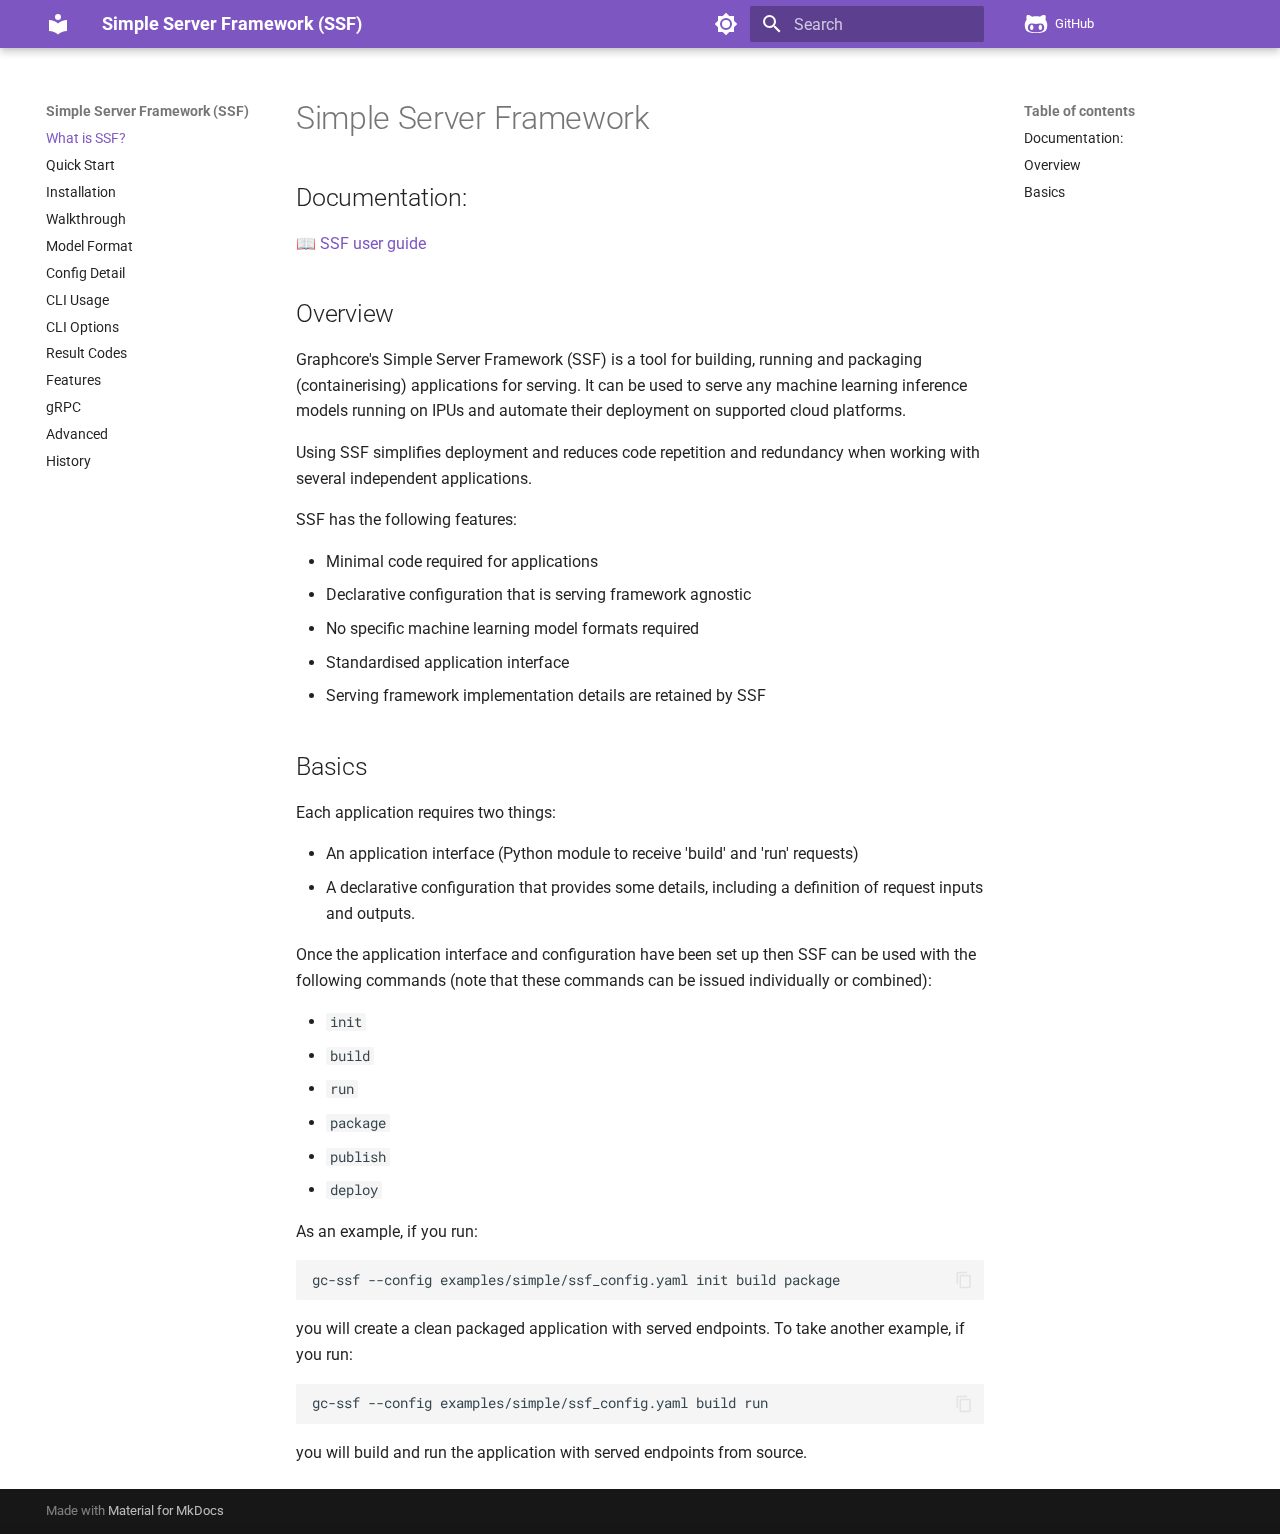
==== commit e57db084: "Release: 1.1.0" ====
--- a/docs/index.html
+++ b/docs/index.html
@@ -1,98 +1,102 @@
-// Copyright (c) 2023 Graphcore Ltd. All rights reserved.
 
 <!doctype html>
 <html lang="en" class="no-js">
   <head>
-
+    
       <meta charset="utf-8">
       <meta name="viewport" content="width=device-width,initial-scale=1">
-
-
-
-
-
+      
+      
+      
+      
+      
         <link rel="next" href="quickstart/">
-
+      
+      
       <link rel="icon" href="assets/images/favicon.png">
-      <meta name="generator" content="mkdocs-1.4.3, mkdocs-material-9.1.19">
-
-
-
+      <meta name="generator" content="mkdocs-1.5.3, mkdocs-material-9.4.7">
+    
+    
+      
         <title>Simple Server Framework (SSF)</title>
-
-
-
-      <link rel="stylesheet" href="assets/stylesheets/main.eebd395e.min.css">
-
-
-        <link rel="stylesheet" href="assets/stylesheets/palette.ecc896b0.min.css">
-
-
-
-
-
-
-
-
-
+      
+    
+    
+      <link rel="stylesheet" href="assets/stylesheets/main.4b4a2bd9.min.css">
+      
+        
+        <link rel="stylesheet" href="assets/stylesheets/palette.356b1318.min.css">
+      
+      
+
+
+    
+    
+      
+    
+    
+      
+        
+        
         <link rel="preconnect" href="https://fonts.gstatic.com" crossorigin>
         <link rel="stylesheet" href="https://fonts.googleapis.com/css?family=Roboto:300,300i,400,400i,700,700i%7CRoboto+Mono:400,400i,700,700i&display=fallback">
         <style>:root{--md-text-font:"Roboto";--md-code-font:"Roboto Mono"}</style>
-
-
-
+      
+    
+    
     <script>__md_scope=new URL(".",location),__md_hash=e=>[...e].reduce((e,_)=>(e<<5)-e+_.charCodeAt(0),0),__md_get=(e,_=localStorage,t=__md_scope)=>JSON.parse(_.getItem(t.pathname+"."+e)),__md_set=(e,_,t=localStorage,a=__md_scope)=>{try{t.setItem(a.pathname+"."+e,JSON.stringify(_))}catch(e){}}</script>
-
-
-
-
-
-
+    
+      
+
+    
+    
+    
   </head>
-
-
-
-
-
-
-
-
-
+  
+  
+    
+    
+      
+    
+    
+    
+    
     <body dir="ltr" data-md-color-scheme="default" data-md-color-primary="deep-purple" data-md-color-accent="purple">
-
-
-
+  
+    
+    
       <script>var palette=__md_get("__palette");if(palette&&"object"==typeof palette.color)for(var key of Object.keys(palette.color))document.body.setAttribute("data-md-color-"+key,palette.color[key])</script>
-
+    
     <input class="md-toggle" data-md-toggle="drawer" type="checkbox" id="__drawer" autocomplete="off">
     <input class="md-toggle" data-md-toggle="search" type="checkbox" id="__search" autocomplete="off">
     <label class="md-overlay" for="__drawer"></label>
     <div data-md-component="skip">
-
-
+      
+        
         <a href="#simple-server-framework" class="md-skip">
           Skip to content
         </a>
-
+      
     </div>
     <div data-md-component="announce">
-
+      
     </div>
-
-
-
-
-
+    
+    
+      
+
+  
 
 <header class="md-header md-header--shadow" data-md-component="header">
   <nav class="md-header__inner md-grid" aria-label="Header">
     <a href="." title="Simple Server Framework (SSF)" class="md-header__button md-logo" aria-label="Simple Server Framework (SSF)" data-md-component="logo">
-
-
+      
+  
   <svg xmlns="http://www.w3.org/2000/svg" viewBox="0 0 24 24"><path d="M12 8a3 3 0 0 0 3-3 3 3 0 0 0-3-3 3 3 0 0 0-3 3 3 3 0 0 0 3 3m0 3.54C9.64 9.35 6.5 8 3 8v11c3.5 0 6.64 1.35 9 3.54 2.36-2.19 5.5-3.54 9-3.54V8c-3.5 0-6.64 1.35-9 3.54Z"/></svg>
 
     </a>
     <label class="md-header__button md-icon" for="__drawer">
+      
       <svg xmlns="http://www.w3.org/2000/svg" viewBox="0 0 24 24"><path d="M3 6h18v2H3V6m0 5h18v2H3v-2m0 5h18v2H3v-2Z"/></svg>
     </label>
     <div class="md-header__title" data-md-component="header-title">
@@ -104,43 +108,44 @@
         </div>
         <div class="md-header__topic" data-md-component="header-topic">
           <span class="md-ellipsis">
-
+            
               What is SSF?
-
+            
           </span>
         </div>
       </div>
     </div>
-
-
+    
+      
         <form class="md-header__option" data-md-component="palette">
-
-
-
-
-            <input class="md-option" data-md-color-media="" data-md-color-scheme="default" data-md-color-primary="deep-purple" data-md-color-accent="purple"  aria-label="Switch to dark mode"  type="radio" name="__palette" id="__palette_1">
-
-              <label class="md-header__button md-icon" title="Switch to dark mode" for="__palette_2" hidden>
-                <svg xmlns="http://www.w3.org/2000/svg" viewBox="0 0 24 24"><path d="M12 8a4 4 0 0 0-4 4 4 4 0 0 0 4 4 4 4 0 0 0 4-4 4 4 0 0 0-4-4m0 10a6 6 0 0 1-6-6 6 6 0 0 1 6-6 6 6 0 0 1 6 6 6 6 0 0 1-6 6m8-9.31V4h-4.69L12 .69 8.69 4H4v4.69L.69 12 4 15.31V20h4.69L12 23.31 15.31 20H20v-4.69L23.31 12 20 8.69Z"/></svg>
-              </label>
-
-
-
-
-
-            <input class="md-option" data-md-color-media="" data-md-color-scheme="slate" data-md-color-primary="deep-purple" data-md-color-accent="purple"  aria-label="Switch to light mode"  type="radio" name="__palette" id="__palette_2">
-
-              <label class="md-header__button md-icon" title="Switch to light mode" for="__palette_1" hidden>
-                <svg xmlns="http://www.w3.org/2000/svg" viewBox="0 0 24 24"><path d="M12 18c-.89 0-1.74-.2-2.5-.55C11.56 16.5 13 14.42 13 12c0-2.42-1.44-4.5-3.5-5.45C10.26 6.2 11.11 6 12 6a6 6 0 0 1 6 6 6 6 0 0 1-6 6m8-9.31V4h-4.69L12 .69 8.69 4H4v4.69L.69 12 4 15.31V20h4.69L12 23.31 15.31 20H20v-4.69L23.31 12 20 8.69Z"/></svg>
-              </label>
-
-
-        </form>
-
-
-
-
+  
+    
+    
+    
+    <input class="md-option" data-md-color-media="" data-md-color-scheme="default" data-md-color-primary="deep-purple" data-md-color-accent="purple"  aria-label="Switch to dark mode"  type="radio" name="__palette" id="__palette_1">
+    
+      <label class="md-header__button md-icon" title="Switch to dark mode" for="__palette_2" hidden>
+        <svg xmlns="http://www.w3.org/2000/svg" viewBox="0 0 24 24"><path d="M12 8a4 4 0 0 0-4 4 4 4 0 0 0 4 4 4 4 0 0 0 4-4 4 4 0 0 0-4-4m0 10a6 6 0 0 1-6-6 6 6 0 0 1 6-6 6 6 0 0 1 6 6 6 6 0 0 1-6 6m8-9.31V4h-4.69L12 .69 8.69 4H4v4.69L.69 12 4 15.31V20h4.69L12 23.31 15.31 20H20v-4.69L23.31 12 20 8.69Z"/></svg>
+      </label>
+    
+  
+    
+    
+    
+    <input class="md-option" data-md-color-media="" data-md-color-scheme="slate" data-md-color-primary="deep-purple" data-md-color-accent="purple"  aria-label="Switch to light mode"  type="radio" name="__palette" id="__palette_2">
+    
+      <label class="md-header__button md-icon" title="Switch to light mode" for="__palette_1" hidden>
+        <svg xmlns="http://www.w3.org/2000/svg" viewBox="0 0 24 24"><path d="M12 18c-.89 0-1.74-.2-2.5-.55C11.56 16.5 13 14.42 13 12c0-2.42-1.44-4.5-3.5-5.45C10.26 6.2 11.11 6 12 6a6 6 0 0 1 6 6 6 6 0 0 1-6 6m8-9.31V4h-4.69L12 .69 8.69 4H4v4.69L.69 12 4 15.31V20h4.69L12 23.31 15.31 20H20v-4.69L23.31 12 20 8.69Z"/></svg>
+      </label>
+    
+  
+</form>
+      
+    
+    
+    
       <label class="md-header__button md-icon" for="__search">
+        
         <svg xmlns="http://www.w3.org/2000/svg" viewBox="0 0 24 24"><path d="M9.5 3A6.5 6.5 0 0 1 16 9.5c0 1.61-.59 3.09-1.56 4.23l.27.27h.79l5 5-1.5 1.5-5-5v-.79l-.27-.27A6.516 6.516 0 0 1 9.5 16 6.5 6.5 0 0 1 3 9.5 6.5 6.5 0 0 1 9.5 3m0 2C7 5 5 7 5 9.5S7 14 9.5 14 14 12 14 9.5 12 5 9.5 5Z"/></svg>
       </label>
       <div class="md-search" data-md-component="search" role="dialog">
@@ -149,16 +154,19 @@
     <form class="md-search__form" name="search">
       <input type="text" class="md-search__input" name="query" aria-label="Search" placeholder="Search" autocapitalize="off" autocorrect="off" autocomplete="off" spellcheck="false" data-md-component="search-query" required>
       <label class="md-search__icon md-icon" for="__search">
+        
         <svg xmlns="http://www.w3.org/2000/svg" viewBox="0 0 24 24"><path d="M9.5 3A6.5 6.5 0 0 1 16 9.5c0 1.61-.59 3.09-1.56 4.23l.27.27h.79l5 5-1.5 1.5-5-5v-.79l-.27-.27A6.516 6.516 0 0 1 9.5 16 6.5 6.5 0 0 1 3 9.5 6.5 6.5 0 0 1 9.5 3m0 2C7 5 5 7 5 9.5S7 14 9.5 14 14 12 14 9.5 12 5 9.5 5Z"/></svg>
+        
         <svg xmlns="http://www.w3.org/2000/svg" viewBox="0 0 24 24"><path d="M20 11v2H8l5.5 5.5-1.42 1.42L4.16 12l7.92-7.92L13.5 5.5 8 11h12Z"/></svg>
       </label>
       <nav class="md-search__options" aria-label="Search">
-
+        
         <button type="reset" class="md-search__icon md-icon" title="Clear" aria-label="Clear" tabindex="-1">
+          
           <svg xmlns="http://www.w3.org/2000/svg" viewBox="0 0 24 24"><path d="M19 6.41 17.59 5 12 10.59 6.41 5 5 6.41 10.59 12 5 17.59 6.41 19 12 13.41 17.59 19 19 17.59 13.41 12 19 6.41Z"/></svg>
         </button>
       </nav>
-
+      
     </form>
     <div class="md-search__output">
       <div class="md-search__scrollwrap" data-md-scrollfix>
@@ -172,320 +180,439 @@
     </div>
   </div>
 </div>
-
-
+    
+    
       <div class="md-header__source">
         <a href="https://github.com/graphcore/simple-server-framework" title="Go to repository" class="md-source" data-md-component="source">
   <div class="md-source__icon md-icon">
-
-    <svg xmlns="http://www.w3.org/2000/svg" viewBox="0 0 480 512"><!--! Font Awesome Free 6.4.0 by @fontawesome - https://fontawesome.com License - https://fontawesome.com/license/free (Icons: CC BY 4.0, Fonts: SIL OFL 1.1, Code: MIT License) Copyright 2023 Fonticons, Inc.--><path d="M186.1 328.7c0 20.9-10.9 55.1-36.7 55.1s-36.7-34.2-36.7-55.1 10.9-55.1 36.7-55.1 36.7 34.2 36.7 55.1zM480 278.2c0 31.9-3.2 65.7-17.5 95-37.9 76.6-142.1 74.8-216.7 74.8-75.8 0-186.2 2.7-225.6-74.8-14.6-29-20.2-63.1-20.2-95 0-41.9 13.9-81.5 41.5-113.6-5.2-15.8-7.7-32.4-7.7-48.8 0-21.5 4.9-32.3 14.6-51.8 45.3 0 74.3 9 108.8 36 29-6.9 58.8-10 88.7-10 27 0 54.2 2.9 80.4 9.2 34-26.7 63-35.2 107.8-35.2 9.8 19.5 14.6 30.3 14.6 51.8 0 16.4-2.6 32.7-7.7 48.2 27.5 32.4 39 72.3 39 114.2zm-64.3 50.5c0-43.9-26.7-82.6-73.5-82.6-18.9 0-37 3.4-56 6-14.9 2.3-29.8 3.2-45.1 3.2-15.2 0-30.1-.9-45.1-3.2-18.7-2.6-37-6-56-6-46.8 0-73.5 38.7-73.5 82.6 0 87.8 80.4 101.3 150.4 101.3h48.2c70.3 0 150.6-13.4 150.6-101.3zm-82.6-55.1c-25.8 0-36.7 34.2-36.7 55.1s10.9 55.1 36.7 55.1 36.7-34.2 36.7-55.1-10.9-55.1-36.7-55.1z"/></svg>
+    
+    <svg xmlns="http://www.w3.org/2000/svg" viewBox="0 0 480 512"><!--! Font Awesome Free 6.4.2 by @fontawesome - https://fontawesome.com License - https://fontawesome.com/license/free (Icons: CC BY 4.0, Fonts: SIL OFL 1.1, Code: MIT License) Copyright 2023 Fonticons, Inc.--><path d="M186.1 328.7c0 20.9-10.9 55.1-36.7 55.1s-36.7-34.2-36.7-55.1 10.9-55.1 36.7-55.1 36.7 34.2 36.7 55.1zM480 278.2c0 31.9-3.2 65.7-17.5 95-37.9 76.6-142.1 74.8-216.7 74.8-75.8 0-186.2 2.7-225.6-74.8-14.6-29-20.2-63.1-20.2-95 0-41.9 13.9-81.5 41.5-113.6-5.2-15.8-7.7-32.4-7.7-48.8 0-21.5 4.9-32.3 14.6-51.8 45.3 0 74.3 9 108.8 36 29-6.9 58.8-10 88.7-10 27 0 54.2 2.9 80.4 9.2 34-26.7 63-35.2 107.8-35.2 9.8 19.5 14.6 30.3 14.6 51.8 0 16.4-2.6 32.7-7.7 48.2 27.5 32.4 39 72.3 39 114.2zm-64.3 50.5c0-43.9-26.7-82.6-73.5-82.6-18.9 0-37 3.4-56 6-14.9 2.3-29.8 3.2-45.1 3.2-15.2 0-30.1-.9-45.1-3.2-18.7-2.6-37-6-56-6-46.8 0-73.5 38.7-73.5 82.6 0 87.8 80.4 101.3 150.4 101.3h48.2c70.3 0 150.6-13.4 150.6-101.3zm-82.6-55.1c-25.8 0-36.7 34.2-36.7 55.1s10.9 55.1 36.7 55.1 36.7-34.2 36.7-55.1-10.9-55.1-36.7-55.1z"/></svg>
   </div>
   <div class="md-source__repository">
     GitHub
   </div>
 </a>
       </div>
-
+    
   </nav>
-
+  
 </header>
-
+    
     <div class="md-container" data-md-component="container">
-
-
-
-
-
-
+      
+      
+        
+          
+        
+      
       <main class="md-main" data-md-component="main">
         <div class="md-main__inner md-grid">
-
-
-
+          
+            
+              
               <div class="md-sidebar md-sidebar--primary" data-md-component="sidebar" data-md-type="navigation" >
                 <div class="md-sidebar__scrollwrap">
                   <div class="md-sidebar__inner">
+                    
 
 
 
 <nav class="md-nav md-nav--primary" aria-label="Navigation" data-md-level="0">
   <label class="md-nav__title" for="__drawer">
     <a href="." title="Simple Server Framework (SSF)" class="md-nav__button md-logo" aria-label="Simple Server Framework (SSF)" data-md-component="logo">
-
-
+      
+  
   <svg xmlns="http://www.w3.org/2000/svg" viewBox="0 0 24 24"><path d="M12 8a3 3 0 0 0 3-3 3 3 0 0 0-3-3 3 3 0 0 0-3 3 3 3 0 0 0 3 3m0 3.54C9.64 9.35 6.5 8 3 8v11c3.5 0 6.64 1.35 9 3.54 2.36-2.19 5.5-3.54 9-3.54V8c-3.5 0-6.64 1.35-9 3.54Z"/></svg>
 
     </a>
     Simple Server Framework (SSF)
   </label>
-
+  
     <div class="md-nav__source">
       <a href="https://github.com/graphcore/simple-server-framework" title="Go to repository" class="md-source" data-md-component="source">
   <div class="md-source__icon md-icon">
-
-    <svg xmlns="http://www.w3.org/2000/svg" viewBox="0 0 480 512"><!--! Font Awesome Free 6.4.0 by @fontawesome - https://fontawesome.com License - https://fontawesome.com/license/free (Icons: CC BY 4.0, Fonts: SIL OFL 1.1, Code: MIT License) Copyright 2023 Fonticons, Inc.--><path d="M186.1 328.7c0 20.9-10.9 55.1-36.7 55.1s-36.7-34.2-36.7-55.1 10.9-55.1 36.7-55.1 36.7 34.2 36.7 55.1zM480 278.2c0 31.9-3.2 65.7-17.5 95-37.9 76.6-142.1 74.8-216.7 74.8-75.8 0-186.2 2.7-225.6-74.8-14.6-29-20.2-63.1-20.2-95 0-41.9 13.9-81.5 41.5-113.6-5.2-15.8-7.7-32.4-7.7-48.8 0-21.5 4.9-32.3 14.6-51.8 45.3 0 74.3 9 108.8 36 29-6.9 58.8-10 88.7-10 27 0 54.2 2.9 80.4 9.2 34-26.7 63-35.2 107.8-35.2 9.8 19.5 14.6 30.3 14.6 51.8 0 16.4-2.6 32.7-7.7 48.2 27.5 32.4 39 72.3 39 114.2zm-64.3 50.5c0-43.9-26.7-82.6-73.5-82.6-18.9 0-37 3.4-56 6-14.9 2.3-29.8 3.2-45.1 3.2-15.2 0-30.1-.9-45.1-3.2-18.7-2.6-37-6-56-6-46.8 0-73.5 38.7-73.5 82.6 0 87.8 80.4 101.3 150.4 101.3h48.2c70.3 0 150.6-13.4 150.6-101.3zm-82.6-55.1c-25.8 0-36.7 34.2-36.7 55.1s10.9 55.1 36.7 55.1 36.7-34.2 36.7-55.1-10.9-55.1-36.7-55.1z"/></svg>
+    
+    <svg xmlns="http://www.w3.org/2000/svg" viewBox="0 0 480 512"><!--! Font Awesome Free 6.4.2 by @fontawesome - https://fontawesome.com License - https://fontawesome.com/license/free (Icons: CC BY 4.0, Fonts: SIL OFL 1.1, Code: MIT License) Copyright 2023 Fonticons, Inc.--><path d="M186.1 328.7c0 20.9-10.9 55.1-36.7 55.1s-36.7-34.2-36.7-55.1 10.9-55.1 36.7-55.1 36.7 34.2 36.7 55.1zM480 278.2c0 31.9-3.2 65.7-17.5 95-37.9 76.6-142.1 74.8-216.7 74.8-75.8 0-186.2 2.7-225.6-74.8-14.6-29-20.2-63.1-20.2-95 0-41.9 13.9-81.5 41.5-113.6-5.2-15.8-7.7-32.4-7.7-48.8 0-21.5 4.9-32.3 14.6-51.8 45.3 0 74.3 9 108.8 36 29-6.9 58.8-10 88.7-10 27 0 54.2 2.9 80.4 9.2 34-26.7 63-35.2 107.8-35.2 9.8 19.5 14.6 30.3 14.6 51.8 0 16.4-2.6 32.7-7.7 48.2 27.5 32.4 39 72.3 39 114.2zm-64.3 50.5c0-43.9-26.7-82.6-73.5-82.6-18.9 0-37 3.4-56 6-14.9 2.3-29.8 3.2-45.1 3.2-15.2 0-30.1-.9-45.1-3.2-18.7-2.6-37-6-56-6-46.8 0-73.5 38.7-73.5 82.6 0 87.8 80.4 101.3 150.4 101.3h48.2c70.3 0 150.6-13.4 150.6-101.3zm-82.6-55.1c-25.8 0-36.7 34.2-36.7 55.1s10.9 55.1 36.7 55.1 36.7-34.2 36.7-55.1-10.9-55.1-36.7-55.1z"/></svg>
   </div>
   <div class="md-source__repository">
     GitHub
   </div>
 </a>
     </div>
-
+  
   <ul class="md-nav__list" data-md-scrollfix>
-
-
-
-
-
-
-
-
-
-
+    
+      
+      
+  
+  
+    
+  
+  
     <li class="md-nav__item md-nav__item--active">
-
+      
       <input class="md-nav__toggle md-toggle" type="checkbox" id="__toc">
-
-
-
-
-
+      
+      
+        
+      
+      
         <label class="md-nav__link md-nav__link--active" for="__toc">
-          What is SSF?
+          
+  
+  <span class="md-ellipsis">
+    What is SSF?
+  </span>
+  
+
           <span class="md-nav__icon md-icon"></span>
         </label>
-
+      
       <a href="." class="md-nav__link md-nav__link--active">
-        What is SSF?
-      </a>
-
-
+        
+  
+  <span class="md-ellipsis">
+    What is SSF?
+  </span>
+  
+
+      </a>
+      
+        
 
 <nav class="md-nav md-nav--secondary" aria-label="Table of contents">
-
-
-
-
-
-
+  
+  
+  
+    
+  
+  
     <label class="md-nav__title" for="__toc">
       <span class="md-nav__icon md-icon"></span>
       Table of contents
     </label>
     <ul class="md-nav__list" data-md-component="toc" data-md-scrollfix>
-
+      
         <li class="md-nav__item">
   <a href="#documentation" class="md-nav__link">
     Documentation:
   </a>
-
+  
 </li>
-
+      
         <li class="md-nav__item">
   <a href="#overview" class="md-nav__link">
     Overview
   </a>
-
+  
 </li>
-
+      
         <li class="md-nav__item">
   <a href="#basics" class="md-nav__link">
     Basics
   </a>
-
+  
 </li>
-
+      
     </ul>
-
+  
 </nav>
-
-    </li>
-
-
-
-
-
-
-
-
-
-
+      
+    </li>
+  
+
+    
+      
+      
+  
+  
+  
     <li class="md-nav__item">
       <a href="quickstart/" class="md-nav__link">
-        Quick start
-      </a>
-    </li>
-
-
-
-
-
-
-
-
-
-
+        
+  
+  <span class="md-ellipsis">
+    Quick Start
+  </span>
+  
+
+      </a>
+    </li>
+  
+
+    
+      
+      
+  
+  
+  
     <li class="md-nav__item">
       <a href="installation/" class="md-nav__link">
-        Installation
-      </a>
-    </li>
-
-
-
-
-
-
-
-
-
-
+        
+  
+  <span class="md-ellipsis">
+    Installation
+  </span>
+  
+
+      </a>
+    </li>
+  
+
+    
+      
+      
+  
+  
+  
     <li class="md-nav__item">
       <a href="walkthrough/" class="md-nav__link">
-        Walkthrough
-      </a>
-    </li>
-
-
-
-
-
-
-
-
-
-
+        
+  
+  <span class="md-ellipsis">
+    Walkthrough
+  </span>
+  
+
+      </a>
+    </li>
+  
+
+    
+      
+      
+  
+  
+  
     <li class="md-nav__item">
       <a href="model_format/" class="md-nav__link">
-        Model format
-      </a>
-    </li>
-
-
-
-
-
-
-
-
-
-
+        
+  
+  <span class="md-ellipsis">
+    Model Format
+  </span>
+  
+
+      </a>
+    </li>
+  
+
+    
+      
+      
+  
+  
+  
+    <li class="md-nav__item">
+      <a href="config_detail/" class="md-nav__link">
+        
+  
+  <span class="md-ellipsis">
+    Config Detail
+  </span>
+  
+
+      </a>
+    </li>
+  
+
+    
+      
+      
+  
+  
+  
     <li class="md-nav__item">
       <a href="usage/" class="md-nav__link">
-        CLI Usage
-      </a>
-    </li>
-
-
-
-
-
-
-
-
-
-
+        
+  
+  <span class="md-ellipsis">
+    CLI Usage
+  </span>
+  
+
+      </a>
+    </li>
+  
+
+    
+      
+      
+  
+  
+  
     <li class="md-nav__item">
       <a href="all_options/" class="md-nav__link">
-        Options
-      </a>
-    </li>
-
-
-
-
-
-
-
-
-
-
+        
+  
+  <span class="md-ellipsis">
+    CLI Options
+  </span>
+  
+
+      </a>
+    </li>
+  
+
+    
+      
+      
+  
+  
+  
+    <li class="md-nav__item">
+      <a href="result_codes/" class="md-nav__link">
+        
+  
+  <span class="md-ellipsis">
+    Result Codes
+  </span>
+  
+
+      </a>
+    </li>
+  
+
+    
+      
+      
+  
+  
+  
     <li class="md-nav__item">
       <a href="features/" class="md-nav__link">
-        Features
-      </a>
-    </li>
-
-
-
-
-
-
-
-
-
-
+        
+  
+  <span class="md-ellipsis">
+    Features
+  </span>
+  
+
+      </a>
+    </li>
+  
+
+    
+      
+      
+  
+  
+  
+    <li class="md-nav__item">
+      <a href="grpc/" class="md-nav__link">
+        
+  
+  <span class="md-ellipsis">
+    gRPC
+  </span>
+  
+
+      </a>
+    </li>
+  
+
+    
+      
+      
+  
+  
+  
     <li class="md-nav__item">
       <a href="advanced/" class="md-nav__link">
-        Advanced
-      </a>
-    </li>
-
-
-
+        
+  
+  <span class="md-ellipsis">
+    Advanced
+  </span>
+  
+
+      </a>
+    </li>
+  
+
+    
+      
+      
+  
+  
+  
+    <li class="md-nav__item">
+      <a href="history/" class="md-nav__link">
+        
+  
+  <span class="md-ellipsis">
+    History
+  </span>
+  
+
+      </a>
+    </li>
+  
+
+    
   </ul>
 </nav>
                   </div>
                 </div>
               </div>
-
-
-
+            
+            
+              
               <div class="md-sidebar md-sidebar--secondary" data-md-component="sidebar" data-md-type="toc" >
                 <div class="md-sidebar__scrollwrap">
                   <div class="md-sidebar__inner">
-
+                    
 
 <nav class="md-nav md-nav--secondary" aria-label="Table of contents">
-
-
-
-
-
-
+  
+  
+  
+    
+  
+  
     <label class="md-nav__title" for="__toc">
       <span class="md-nav__icon md-icon"></span>
       Table of contents
     </label>
     <ul class="md-nav__list" data-md-component="toc" data-md-scrollfix>
-
+      
         <li class="md-nav__item">
   <a href="#documentation" class="md-nav__link">
     Documentation:
   </a>
-
+  
 </li>
-
+      
         <li class="md-nav__item">
   <a href="#overview" class="md-nav__link">
     Overview
   </a>
-
+  
 </li>
-
+      
         <li class="md-nav__item">
   <a href="#basics" class="md-nav__link">
     Basics
   </a>
-
+  
 </li>
-
+      
     </ul>
-
+  
 </nav>
                   </div>
                 </div>
               </div>
-
-
-
+            
+          
+          
             <div class="md-content" data-md-component="content">
               <article class="md-content__inner md-typeset">
-
-
-
-
-
+                
+                  
+
+  
+  
 
 
 <!-- Copyright (c) 2023 Graphcore Ltd. All rights reserved. -->
@@ -533,43 +660,44 @@
 
 
 
-
+                
               </article>
             </div>
-
-
+          
+          
         </div>
-
+        
       </main>
-
+      
         <footer class="md-footer">
-
+  
   <div class="md-footer-meta md-typeset">
     <div class="md-footer-meta__inner md-grid">
       <div class="md-copyright">
-
-
+  
+  
     Made with
     <a href="https://squidfunk.github.io/mkdocs-material/" target="_blank" rel="noopener">
       Material for MkDocs
     </a>
-
+  
 </div>
-
+      
     </div>
   </div>
 </footer>
-
+      
     </div>
     <div class="md-dialog" data-md-component="dialog">
       <div class="md-dialog__inner md-typeset"></div>
     </div>
-
-    <script id="__config" type="application/json">{"base": ".", "features": ["content.code.select", "content.code.copy"], "search": "assets/javascripts/workers/search.74e28a9f.min.js", "translations": {"clipboard.copied": "Copied to clipboard", "clipboard.copy": "Copy to clipboard", "search.result.more.one": "1 more on this page", "search.result.more.other": "# more on this page", "search.result.none": "No matching documents", "search.result.one": "1 matching document", "search.result.other": "# matching documents", "search.result.placeholder": "Type to start searching", "search.result.term.missing": "Missing", "select.version": "Select version"}}</script>
-
-
-      <script src="assets/javascripts/bundle.220ee61c.min.js"></script>
-
-
+    
+    
+    <script id="__config" type="application/json">{"base": ".", "features": ["content.code.select", "content.code.copy"], "search": "assets/javascripts/workers/search.f886a092.min.js", "translations": {"clipboard.copied": "Copied to clipboard", "clipboard.copy": "Copy to clipboard", "search.result.more.one": "1 more on this page", "search.result.more.other": "# more on this page", "search.result.none": "No matching documents", "search.result.one": "1 matching document", "search.result.other": "# matching documents", "search.result.placeholder": "Type to start searching", "search.result.term.missing": "Missing", "select.version": "Select version"}}</script>
+    
+    
+      <script src="assets/javascripts/bundle.aecac24b.min.js"></script>
+      
+    
   </body>
-</html>
+</html>--- a/docs/assets/stylesheets/main.4b4a2bd9.min.css
+++ b/docs/assets/stylesheets/main.4b4a2bd9.min.css
@@ -0,0 +1 @@
+@charset "UTF-8";html{-webkit-text-size-adjust:none;-moz-text-size-adjust:none;text-size-adjust:none;box-sizing:border-box}*,:after,:before{box-sizing:inherit}@media (prefers-reduced-motion){*,:after,:before{transition:none!important}}body{margin:0}a,button,input,label{-webkit-tap-highlight-color:transparent}a{color:inherit;text-decoration:none}hr{border:0;box-sizing:initial;display:block;height:.05rem;overflow:visible;padding:0}small{font-size:80%}sub,sup{line-height:1em}img{border-style:none}table{border-collapse:initial;border-spacing:0}td,th{font-weight:400;vertical-align:top}button{background:#0000;border:0;font-family:inherit;font-size:inherit;margin:0;padding:0}input{border:0;outline:none}:root{--md-primary-fg-color:#4051b5;--md-primary-fg-color--light:#5d6cc0;--md-primary-fg-color--dark:#303fa1;--md-primary-bg-color:#fff;--md-primary-bg-color--light:#ffffffb3;--md-accent-fg-color:#526cfe;--md-accent-fg-color--transparent:#526cfe1a;--md-accent-bg-color:#fff;--md-accent-bg-color--light:#ffffffb3}[data-md-color-scheme=default]{color-scheme:light}[data-md-color-scheme=default] img[src$="#gh-dark-mode-only"],[data-md-color-scheme=default] img[src$="#only-dark"]{display:none}:root,[data-md-color-scheme=default]{--md-hue:225deg;--md-default-fg-color:#000000de;--md-default-fg-color--light:#0000008a;--md-default-fg-color--lighter:#00000052;--md-default-fg-color--lightest:#00000012;--md-default-bg-color:#fff;--md-default-bg-color--light:#ffffffb3;--md-default-bg-color--lighter:#ffffff4d;--md-default-bg-color--lightest:#ffffff1f;--md-code-fg-color:#36464e;--md-code-bg-color:#f5f5f5;--md-code-hl-color:#4287ff;--md-code-hl-color--light:#4287ff1a;--md-code-hl-number-color:#d52a2a;--md-code-hl-special-color:#db1457;--md-code-hl-function-color:#a846b9;--md-code-hl-constant-color:#6e59d9;--md-code-hl-keyword-color:#3f6ec6;--md-code-hl-string-color:#1c7d4d;--md-code-hl-name-color:var(--md-code-fg-color);--md-code-hl-operator-color:var(--md-default-fg-color--light);--md-code-hl-punctuation-color:var(--md-default-fg-color--light);--md-code-hl-comment-color:var(--md-default-fg-color--light);--md-code-hl-generic-color:var(--md-default-fg-color--light);--md-code-hl-variable-color:var(--md-default-fg-color--light);--md-typeset-color:var(--md-default-fg-color);--md-typeset-a-color:var(--md-primary-fg-color);--md-typeset-del-color:#f5503d26;--md-typeset-ins-color:#0bd57026;--md-typeset-kbd-color:#fafafa;--md-typeset-kbd-accent-color:#fff;--md-typeset-kbd-border-color:#b8b8b8;--md-typeset-mark-color:#ffff0080;--md-typeset-table-color:#0000001f;--md-typeset-table-color--light:rgba(0,0,0,.035);--md-admonition-fg-color:var(--md-default-fg-color);--md-admonition-bg-color:var(--md-default-bg-color);--md-warning-fg-color:#000000de;--md-warning-bg-color:#ff9;--md-footer-fg-color:#fff;--md-footer-fg-color--light:#ffffffb3;--md-footer-fg-color--lighter:#ffffff73;--md-footer-bg-color:#000000de;--md-footer-bg-color--dark:#00000052;--md-shadow-z1:0 0.2rem 0.5rem #0000000d,0 0 0.05rem #0000001a;--md-shadow-z2:0 0.2rem 0.5rem #0000001a,0 0 0.05rem #00000040;--md-shadow-z3:0 0.2rem 0.5rem #0003,0 0 0.05rem #00000059}.md-icon svg{fill:currentcolor;display:block;height:1.2rem;width:1.2rem}body{-webkit-font-smoothing:antialiased;-moz-osx-font-smoothing:grayscale;--md-text-font-family:var(--md-text-font,_),-apple-system,BlinkMacSystemFont,Helvetica,Arial,sans-serif;--md-code-font-family:var(--md-code-font,_),SFMono-Regular,Consolas,Menlo,monospace}aside,body,input{font-feature-settings:"kern","liga";color:var(--md-typeset-color);font-family:var(--md-text-font-family)}code,kbd,pre{font-feature-settings:"kern";font-family:var(--md-code-font-family)}:root{--md-typeset-table-sort-icon:url('data:image/svg+xml;charset=utf-8,<svg xmlns="http://www.w3.org/2000/svg" viewBox="0 0 24 24"><path d="m18 21-4-4h3V7h-3l4-4 4 4h-3v10h3M2 19v-2h10v2M2 13v-2h7v2M2 7V5h4v2H2Z"/></svg>');--md-typeset-table-sort-icon--asc:url('data:image/svg+xml;charset=utf-8,<svg xmlns="http://www.w3.org/2000/svg" viewBox="0 0 24 24"><path d="M19 17h3l-4 4-4-4h3V3h2M2 17h10v2H2M6 5v2H2V5m0 6h7v2H2v-2Z"/></svg>');--md-typeset-table-sort-icon--desc:url('data:image/svg+xml;charset=utf-8,<svg xmlns="http://www.w3.org/2000/svg" viewBox="0 0 24 24"><path d="M19 7h3l-4-4-4 4h3v14h2M2 17h10v2H2M6 5v2H2V5m0 6h7v2H2v-2Z"/></svg>')}.md-typeset{-webkit-print-color-adjust:exact;color-adjust:exact;font-size:.8rem;line-height:1.6}@media print{.md-typeset{font-size:.68rem}}.md-typeset blockquote,.md-typeset dl,.md-typeset figure,.md-typeset ol,.md-typeset pre,.md-typeset ul{margin-bottom:1em;margin-top:1em}.md-typeset h1{color:var(--md-default-fg-color--light);font-size:2em;line-height:1.3;margin:0 0 1.25em}.md-typeset h1,.md-typeset h2{font-weight:300;letter-spacing:-.01em}.md-typeset h2{font-size:1.5625em;line-height:1.4;margin:1.6em 0 .64em}.md-typeset h3{font-size:1.25em;font-weight:400;letter-spacing:-.01em;line-height:1.5;margin:1.6em 0 .8em}.md-typeset h2+h3{margin-top:.8em}.md-typeset h4{font-weight:700;letter-spacing:-.01em;margin:1em 0}.md-typeset h5,.md-typeset h6{color:var(--md-default-fg-color--light);font-size:.8em;font-weight:700;letter-spacing:-.01em;margin:1.25em 0}.md-typeset h5{text-transform:uppercase}.md-typeset hr{border-bottom:.05rem solid var(--md-default-fg-color--lightest);display:flow-root;margin:1.5em 0}.md-typeset a{color:var(--md-typeset-a-color);word-break:break-word}.md-typeset a,.md-typeset a:before{transition:color 125ms}.md-typeset a:focus,.md-typeset a:hover{color:var(--md-accent-fg-color)}.md-typeset a:focus code,.md-typeset a:hover code{background-color:var(--md-accent-fg-color--transparent)}.md-typeset a code{color:currentcolor;transition:background-color 125ms}.md-typeset a.focus-visible{outline-color:var(--md-accent-fg-color);outline-offset:.2rem}.md-typeset code,.md-typeset kbd,.md-typeset pre{color:var(--md-code-fg-color);direction:ltr;font-variant-ligatures:none}@media print{.md-typeset code,.md-typeset kbd,.md-typeset pre{white-space:pre-wrap}}.md-typeset code{background-color:var(--md-code-bg-color);border-radius:.1rem;-webkit-box-decoration-break:clone;box-decoration-break:clone;font-size:.85em;padding:0 .2941176471em;word-break:break-word}.md-typeset code:not(.focus-visible){-webkit-tap-highlight-color:transparent;outline:none}.md-typeset pre{display:flow-root;line-height:1.4;position:relative}.md-typeset pre>code{-webkit-box-decoration-break:slice;box-decoration-break:slice;box-shadow:none;display:block;margin:0;outline-color:var(--md-accent-fg-color);overflow:auto;padding:.7720588235em 1.1764705882em;scrollbar-color:var(--md-default-fg-color--lighter) #0000;scrollbar-width:thin;touch-action:auto;word-break:normal}.md-typeset pre>code:hover{scrollbar-color:var(--md-accent-fg-color) #0000}.md-typeset pre>code::-webkit-scrollbar{height:.2rem;width:.2rem}.md-typeset pre>code::-webkit-scrollbar-thumb{background-color:var(--md-default-fg-color--lighter)}.md-typeset pre>code::-webkit-scrollbar-thumb:hover{background-color:var(--md-accent-fg-color)}.md-typeset kbd{background-color:var(--md-typeset-kbd-color);border-radius:.1rem;box-shadow:0 .1rem 0 .05rem var(--md-typeset-kbd-border-color),0 .1rem 0 var(--md-typeset-kbd-border-color),0 -.1rem .2rem var(--md-typeset-kbd-accent-color) inset;color:var(--md-default-fg-color);display:inline-block;font-size:.75em;padding:0 .6666666667em;vertical-align:text-top;word-break:break-word}.md-typeset mark{background-color:var(--md-typeset-mark-color);-webkit-box-decoration-break:clone;box-decoration-break:clone;color:inherit;word-break:break-word}.md-typeset abbr{border-bottom:.05rem dotted var(--md-default-fg-color--light);cursor:help;text-decoration:none}@media (hover:none){.md-typeset abbr[title]:focus:after,.md-typeset abbr[title]:hover:after{background-color:var(--md-default-fg-color);border-radius:.1rem;box-shadow:var(--md-shadow-z3);color:var(--md-default-bg-color);content:attr(title);font-size:.7rem;left:.8rem;margin-top:2em;padding:.2rem .3rem;position:absolute;right:.8rem}}.md-typeset small{opacity:.75}[dir=ltr] .md-typeset sub,[dir=ltr] .md-typeset sup{margin-left:.078125em}[dir=rtl] .md-typeset sub,[dir=rtl] .md-typeset sup{margin-right:.078125em}[dir=ltr] .md-typeset blockquote{padding-left:.6rem}[dir=rtl] .md-typeset blockquote{padding-right:.6rem}[dir=ltr] .md-typeset blockquote{border-left:.2rem solid var(--md-default-fg-color--lighter)}[dir=rtl] .md-typeset blockquote{border-right:.2rem solid var(--md-default-fg-color--lighter)}.md-typeset blockquote{color:var(--md-default-fg-color--light);margin-left:0;margin-right:0}.md-typeset ul{list-style-type:disc}[dir=ltr] .md-typeset ol,[dir=ltr] .md-typeset ul{margin-left:.625em}[dir=rtl] .md-typeset ol,[dir=rtl] .md-typeset ul{margin-right:.625em}.md-typeset ol,.md-typeset ul{padding:0}.md-typeset ol:not([hidden]),.md-typeset ul:not([hidden]){display:flow-root}.md-typeset ol ol,.md-typeset ul ol{list-style-type:lower-alpha}.md-typeset ol ol ol,.md-typeset ul ol ol{list-style-type:lower-roman}[dir=ltr] .md-typeset ol li,[dir=ltr] .md-typeset ul li{margin-left:1.25em}[dir=rtl] .md-typeset ol li,[dir=rtl] .md-typeset ul li{margin-right:1.25em}.md-typeset ol li,.md-typeset ul li{margin-bottom:.5em}.md-typeset ol li blockquote,.md-typeset ol li p,.md-typeset ul li blockquote,.md-typeset ul li p{margin:.5em 0}.md-typeset ol li:last-child,.md-typeset ul li:last-child{margin-bottom:0}[dir=ltr] .md-typeset ol li ol,[dir=ltr] .md-typeset ol li ul,[dir=ltr] .md-typeset ul li ol,[dir=ltr] .md-typeset ul li ul{margin-left:.625em}[dir=rtl] .md-typeset ol li ol,[dir=rtl] .md-typeset ol li ul,[dir=rtl] .md-typeset ul li ol,[dir=rtl] .md-typeset ul li ul{margin-right:.625em}.md-typeset ol li ol,.md-typeset ol li ul,.md-typeset ul li ol,.md-typeset ul li ul{margin-bottom:.5em;margin-top:.5em}[dir=ltr] .md-typeset dd{margin-left:1.875em}[dir=rtl] .md-typeset dd{margin-right:1.875em}.md-typeset dd{margin-bottom:1.5em;margin-top:1em}.md-typeset img,.md-typeset svg,.md-typeset video{height:auto;max-width:100%}.md-typeset img[align=left]{margin:1em 1em 1em 0}.md-typeset img[align=right]{margin:1em 0 1em 1em}.md-typeset img[align]:only-child{margin-top:0}.md-typeset figure{display:flow-root;margin:1em auto;max-width:100%;text-align:center;width:-webkit-fit-content;width:-moz-fit-content;width:fit-content}.md-typeset figure img{display:block}.md-typeset figcaption{font-style:italic;margin:1em auto;max-width:24rem}.md-typeset iframe{max-width:100%}.md-typeset table:not([class]){background-color:var(--md-default-bg-color);border:.05rem solid var(--md-typeset-table-color);border-radius:.1rem;display:inline-block;font-size:.64rem;max-width:100%;overflow:auto;touch-action:auto}@media print{.md-typeset table:not([class]){display:table}}.md-typeset table:not([class])+*{margin-top:1.5em}.md-typeset table:not([class]) td>:first-child,.md-typeset table:not([class]) th>:first-child{margin-top:0}.md-typeset table:not([class]) td>:last-child,.md-typeset table:not([class]) th>:last-child{margin-bottom:0}.md-typeset table:not([class]) td:not([align]),.md-typeset table:not([class]) th:not([align]){text-align:left}[dir=rtl] .md-typeset table:not([class]) td:not([align]),[dir=rtl] .md-typeset table:not([class]) th:not([align]){text-align:right}.md-typeset table:not([class]) th{font-weight:700;min-width:5rem;padding:.9375em 1.25em;vertical-align:top}.md-typeset table:not([class]) td{border-top:.05rem solid var(--md-typeset-table-color);padding:.9375em 1.25em;vertical-align:top}.md-typeset table:not([class]) tbody tr{transition:background-color 125ms}.md-typeset table:not([class]) tbody tr:hover{background-color:var(--md-typeset-table-color--light);box-shadow:0 .05rem 0 var(--md-default-bg-color) inset}.md-typeset table:not([class]) a{word-break:normal}.md-typeset table th[role=columnheader]{cursor:pointer}[dir=ltr] .md-typeset table th[role=columnheader]:after{margin-left:.5em}[dir=rtl] .md-typeset table th[role=columnheader]:after{margin-right:.5em}.md-typeset table th[role=columnheader]:after{content:"";display:inline-block;height:1.2em;-webkit-mask-image:var(--md-typeset-table-sort-icon);mask-image:var(--md-typeset-table-sort-icon);-webkit-mask-repeat:no-repeat;mask-repeat:no-repeat;-webkit-mask-size:contain;mask-size:contain;transition:background-color 125ms;vertical-align:text-bottom;width:1.2em}.md-typeset table th[role=columnheader]:hover:after{background-color:var(--md-default-fg-color--lighter)}.md-typeset table th[role=columnheader][aria-sort=ascending]:after{background-color:var(--md-default-fg-color--light);-webkit-mask-image:var(--md-typeset-table-sort-icon--asc);mask-image:var(--md-typeset-table-sort-icon--asc)}.md-typeset table th[role=columnheader][aria-sort=descending]:after{background-color:var(--md-default-fg-color--light);-webkit-mask-image:var(--md-typeset-table-sort-icon--desc);mask-image:var(--md-typeset-table-sort-icon--desc)}.md-typeset__scrollwrap{margin:1em -.8rem;overflow-x:auto;touch-action:auto}.md-typeset__table{display:inline-block;margin-bottom:.5em;padding:0 .8rem}@media print{.md-typeset__table{display:block}}html .md-typeset__table table{display:table;margin:0;overflow:hidden;width:100%}@media screen and (max-width:44.984375em){.md-content__inner>pre{margin:1em -.8rem}.md-content__inner>pre code{border-radius:0}}.md-typeset .md-author{display:block;flex-shrink:0;height:1.6rem;overflow:hidden;position:relative;transition:color 125ms,transform 125ms;width:1.6rem}.md-typeset .md-author img{border-radius:100%;display:block}.md-typeset .md-author--more{background:var(--md-default-fg-color--lightest);color:var(--md-default-fg-color--lighter);font-size:.6rem;font-weight:700;line-height:1.6rem;text-align:center}.md-typeset .md-author--long{height:2.4rem;width:2.4rem}.md-typeset a.md-author{transform:scale(1)}.md-typeset a.md-author img{filter:grayscale(100%) opacity(75%);transition:filter 125ms}.md-typeset a.md-author:focus,.md-typeset a.md-author:hover{transform:scale(1.1);z-index:1}.md-typeset a.md-author:focus img,.md-typeset a.md-author:hover img{filter:grayscale(0)}.md-banner{background-color:var(--md-footer-bg-color);color:var(--md-footer-fg-color);overflow:auto}@media print{.md-banner{display:none}}.md-banner--warning{background-color:var(--md-warning-bg-color);color:var(--md-warning-fg-color)}.md-banner__inner{font-size:.7rem;margin:.6rem auto;padding:0 .8rem}[dir=ltr] .md-banner__button{float:right}[dir=rtl] .md-banner__button{float:left}.md-banner__button{color:inherit;cursor:pointer;transition:opacity .25s}.no-js .md-banner__button{display:none}.md-banner__button:hover{opacity:.7}html{font-size:125%;height:100%;overflow-x:hidden}@media screen and (min-width:100em){html{font-size:137.5%}}@media screen and (min-width:125em){html{font-size:150%}}body{background-color:var(--md-default-bg-color);display:flex;flex-direction:column;font-size:.5rem;min-height:100%;position:relative;width:100%}@media print{body{display:block}}@media screen and (max-width:59.984375em){body[data-md-scrolllock]{position:fixed}}.md-grid{margin-left:auto;margin-right:auto;max-width:61rem}.md-container{display:flex;flex-direction:column;flex-grow:1}@media print{.md-container{display:block}}.md-main{flex-grow:1}.md-main__inner{display:flex;height:100%;margin-top:1.5rem}.md-ellipsis{overflow:hidden;text-overflow:ellipsis}.md-toggle{display:none}.md-option{height:0;opacity:0;position:absolute;width:0}.md-option:checked+label:not([hidden]){display:block}.md-option.focus-visible+label{outline-color:var(--md-accent-fg-color);outline-style:auto}.md-skip{background-color:var(--md-default-fg-color);border-radius:.1rem;color:var(--md-default-bg-color);font-size:.64rem;margin:.5rem;opacity:0;outline-color:var(--md-accent-fg-color);padding:.3rem .5rem;position:fixed;transform:translateY(.4rem);z-index:-1}.md-skip:focus{opacity:1;transform:translateY(0);transition:transform .25s cubic-bezier(.4,0,.2,1),opacity 175ms 75ms;z-index:10}@page{margin:25mm}:root{--md-clipboard-icon:url('data:image/svg+xml;charset=utf-8,<svg xmlns="http://www.w3.org/2000/svg" viewBox="0 0 24 24"><path d="M19 21H8V7h11m0-2H8a2 2 0 0 0-2 2v14a2 2 0 0 0 2 2h11a2 2 0 0 0 2-2V7a2 2 0 0 0-2-2m-3-4H4a2 2 0 0 0-2 2v14h2V3h12V1Z"/></svg>')}.md-clipboard{border-radius:.1rem;color:var(--md-default-fg-color--lightest);cursor:pointer;height:1.5em;outline-color:var(--md-accent-fg-color);outline-offset:.1rem;position:absolute;right:.5em;top:.5em;transition:color .25s;width:1.5em;z-index:1}@media print{.md-clipboard{display:none}}.md-clipboard:not(.focus-visible){-webkit-tap-highlight-color:transparent;outline:none}:hover>.md-clipboard{color:var(--md-default-fg-color--light)}.md-clipboard:focus,.md-clipboard:hover{color:var(--md-accent-fg-color)}.md-clipboard:after{background-color:currentcolor;content:"";display:block;height:1.125em;margin:0 auto;-webkit-mask-image:var(--md-clipboard-icon);mask-image:var(--md-clipboard-icon);-webkit-mask-position:center;mask-position:center;-webkit-mask-repeat:no-repeat;mask-repeat:no-repeat;-webkit-mask-size:contain;mask-size:contain;width:1.125em}.md-clipboard--inline{cursor:pointer}.md-clipboard--inline code{transition:color .25s,background-color .25s}.md-clipboard--inline:focus code,.md-clipboard--inline:hover code{background-color:var(--md-accent-fg-color--transparent);color:var(--md-accent-fg-color)}@keyframes consent{0%{opacity:0;transform:translateY(100%)}to{opacity:1;transform:translateY(0)}}@keyframes overlay{0%{opacity:0}to{opacity:1}}.md-consent__overlay{animation:overlay .25s both;-webkit-backdrop-filter:blur(.1rem);backdrop-filter:blur(.1rem);background-color:#0000008a;height:100%;opacity:1;position:fixed;top:0;width:100%;z-index:5}.md-consent__inner{animation:consent .5s cubic-bezier(.1,.7,.1,1) both;background-color:var(--md-default-bg-color);border:0;border-radius:.1rem;bottom:0;box-shadow:0 0 .2rem #0000001a,0 .2rem .4rem #0003;max-height:100%;overflow:auto;padding:0;position:fixed;width:100%;z-index:5}.md-consent__form{padding:.8rem}.md-consent__settings{display:none;margin:1em 0}input:checked+.md-consent__settings{display:block}.md-consent__controls{margin-bottom:.8rem}.md-typeset .md-consent__controls .md-button{display:inline}@media screen and (max-width:44.984375em){.md-typeset .md-consent__controls .md-button{display:block;margin-top:.4rem;text-align:center;width:100%}}.md-consent label{cursor:pointer}.md-content{flex-grow:1;min-width:0}.md-content__inner{margin:0 .8rem 1.2rem;padding-top:.6rem}@media screen and (min-width:76.25em){[dir=ltr] .md-sidebar--primary:not([hidden])~.md-content>.md-content__inner{margin-left:1.2rem}[dir=ltr] .md-sidebar--secondary:not([hidden])~.md-content>.md-content__inner,[dir=rtl] .md-sidebar--primary:not([hidden])~.md-content>.md-content__inner{margin-right:1.2rem}[dir=rtl] .md-sidebar--secondary:not([hidden])~.md-content>.md-content__inner{margin-left:1.2rem}}.md-content__inner:before{content:"";display:block;height:.4rem}.md-content__inner>:last-child{margin-bottom:0}[dir=ltr] .md-content__button{float:right}[dir=rtl] .md-content__button{float:left}[dir=ltr] .md-content__button{margin-left:.4rem}[dir=rtl] .md-content__button{margin-right:.4rem}.md-content__button{margin:.4rem 0;padding:0}@media print{.md-content__button{display:none}}.md-typeset .md-content__button{color:var(--md-default-fg-color--lighter)}.md-content__button svg{display:inline;vertical-align:top}[dir=rtl] .md-content__button svg{transform:scaleX(-1)}[dir=ltr] .md-dialog{right:.8rem}[dir=rtl] .md-dialog{left:.8rem}.md-dialog{background-color:var(--md-default-fg-color);border-radius:.1rem;bottom:.8rem;box-shadow:var(--md-shadow-z3);min-width:11.1rem;opacity:0;padding:.4rem .6rem;pointer-events:none;position:fixed;transform:translateY(100%);transition:transform 0ms .4s,opacity .4s;z-index:4}@media print{.md-dialog{display:none}}.md-dialog--active{opacity:1;pointer-events:auto;transform:translateY(0);transition:transform .4s cubic-bezier(.075,.85,.175,1),opacity .4s}.md-dialog__inner{color:var(--md-default-bg-color);font-size:.7rem}.md-feedback{margin:2em 0 1em;text-align:center}.md-feedback fieldset{border:none;margin:0;padding:0}.md-feedback__title{font-weight:700;margin:1em auto}.md-feedback__inner{position:relative}.md-feedback__list{display:flex;flex-wrap:wrap;place-content:baseline center;position:relative}.md-feedback__list:hover .md-icon:not(:disabled){color:var(--md-default-fg-color--lighter)}:disabled .md-feedback__list{min-height:1.8rem}.md-feedback__icon{color:var(--md-default-fg-color--light);cursor:pointer;flex-shrink:0;margin:0 .1rem;transition:color 125ms}.md-feedback__icon:not(:disabled).md-icon:hover{color:var(--md-accent-fg-color)}.md-feedback__icon:disabled{color:var(--md-default-fg-color--lightest);pointer-events:none}.md-feedback__note{opacity:0;position:relative;transform:translateY(.4rem);transition:transform .4s cubic-bezier(.1,.7,.1,1),opacity .15s}.md-feedback__note>*{margin:0 auto;max-width:16rem}:disabled .md-feedback__note{opacity:1;transform:translateY(0)}.md-footer{background-color:var(--md-footer-bg-color);color:var(--md-footer-fg-color)}@media print{.md-footer{display:none}}.md-footer__inner{justify-content:space-between;overflow:auto;padding:.2rem}.md-footer__inner:not([hidden]){display:flex}.md-footer__link{align-items:end;display:flex;flex-grow:0.01;margin-bottom:.4rem;margin-top:1rem;max-width:100%;outline-color:var(--md-accent-fg-color);overflow:hidden;transition:opacity .25s}.md-footer__link:focus,.md-footer__link:hover{opacity:.7}[dir=rtl] .md-footer__link svg{transform:scaleX(-1)}@media screen and (max-width:44.984375em){.md-footer__link--prev{flex-shrink:0}.md-footer__link--prev .md-footer__title{display:none}}[dir=ltr] .md-footer__link--next{margin-left:auto}[dir=rtl] .md-footer__link--next{margin-right:auto}.md-footer__link--next{text-align:right}[dir=rtl] .md-footer__link--next{text-align:left}.md-footer__title{flex-grow:1;font-size:.9rem;margin-bottom:.7rem;max-width:calc(100% - 2.4rem);padding:0 1rem;white-space:nowrap}.md-footer__button{margin:.2rem;padding:.4rem}.md-footer__direction{font-size:.64rem;opacity:.7}.md-footer-meta{background-color:var(--md-footer-bg-color--dark)}.md-footer-meta__inner{display:flex;flex-wrap:wrap;justify-content:space-between;padding:.2rem}html .md-footer-meta.md-typeset a{color:var(--md-footer-fg-color--light)}html .md-footer-meta.md-typeset a:focus,html .md-footer-meta.md-typeset a:hover{color:var(--md-footer-fg-color)}.md-copyright{color:var(--md-footer-fg-color--lighter);font-size:.64rem;margin:auto .6rem;padding:.4rem 0;width:100%}@media screen and (min-width:45em){.md-copyright{width:auto}}.md-copyright__highlight{color:var(--md-footer-fg-color--light)}.md-social{display:inline-flex;gap:.2rem;margin:0 .4rem;padding:.2rem 0 .6rem}@media screen and (min-width:45em){.md-social{padding:.6rem 0}}.md-social__link{display:inline-block;height:1.6rem;text-align:center;width:1.6rem}.md-social__link:before{line-height:1.9}.md-social__link svg{fill:currentcolor;max-height:.8rem;vertical-align:-25%}.md-typeset .md-button{border:.1rem solid;border-radius:.1rem;color:var(--md-primary-fg-color);cursor:pointer;display:inline-block;font-weight:700;padding:.625em 2em;transition:color 125ms,background-color 125ms,border-color 125ms}.md-typeset .md-button--primary{background-color:var(--md-primary-fg-color);border-color:var(--md-primary-fg-color);color:var(--md-primary-bg-color)}.md-typeset .md-button:focus,.md-typeset .md-button:hover{background-color:var(--md-accent-fg-color);border-color:var(--md-accent-fg-color);color:var(--md-accent-bg-color)}[dir=ltr] .md-typeset .md-input{border-top-left-radius:.1rem}[dir=ltr] .md-typeset .md-input,[dir=rtl] .md-typeset .md-input{border-top-right-radius:.1rem}[dir=rtl] .md-typeset .md-input{border-top-left-radius:.1rem}.md-typeset .md-input{border-bottom:.1rem solid var(--md-default-fg-color--lighter);box-shadow:var(--md-shadow-z1);font-size:.8rem;height:1.8rem;padding:0 .6rem;transition:border .25s,box-shadow .25s}.md-typeset .md-input:focus,.md-typeset .md-input:hover{border-bottom-color:var(--md-accent-fg-color);box-shadow:var(--md-shadow-z2)}.md-typeset .md-input--stretch{width:100%}.md-header{background-color:var(--md-primary-fg-color);box-shadow:0 0 .2rem #0000,0 .2rem .4rem #0000;color:var(--md-primary-bg-color);display:block;left:0;position:sticky;right:0;top:0;z-index:4}@media print{.md-header{display:none}}.md-header[hidden]{transform:translateY(-100%);transition:transform .25s cubic-bezier(.8,0,.6,1),box-shadow .25s}.md-header--shadow{box-shadow:0 0 .2rem #0000001a,0 .2rem .4rem #0003;transition:transform .25s cubic-bezier(.1,.7,.1,1),box-shadow .25s}.md-header__inner{align-items:center;display:flex;padding:0 .2rem}.md-header__button{color:currentcolor;cursor:pointer;margin:.2rem;outline-color:var(--md-accent-fg-color);padding:.4rem;position:relative;transition:opacity .25s;vertical-align:middle;z-index:1}.md-header__button:hover{opacity:.7}.md-header__button:not([hidden]){display:inline-block}.md-header__button:not(.focus-visible){-webkit-tap-highlight-color:transparent;outline:none}.md-header__button.md-logo{margin:.2rem;padding:.4rem}@media screen and (max-width:76.234375em){.md-header__button.md-logo{display:none}}.md-header__button.md-logo img,.md-header__button.md-logo svg{fill:currentcolor;display:block;height:1.2rem;width:auto}@media screen and (min-width:60em){.md-header__button[for=__search]{display:none}}.no-js .md-header__button[for=__search]{display:none}[dir=rtl] .md-header__button[for=__search] svg{transform:scaleX(-1)}@media screen and (min-width:76.25em){.md-header__button[for=__drawer]{display:none}}.md-header__topic{display:flex;max-width:100%;position:absolute;transition:transform .4s cubic-bezier(.1,.7,.1,1),opacity .15s;white-space:nowrap}.md-header__topic+.md-header__topic{opacity:0;pointer-events:none;transform:translateX(1.25rem);transition:transform .4s cubic-bezier(1,.7,.1,.1),opacity .15s;z-index:-1}[dir=rtl] .md-header__topic+.md-header__topic{transform:translateX(-1.25rem)}.md-header__topic:first-child{font-weight:700}[dir=ltr] .md-header__title{margin-left:1rem;margin-right:.4rem}[dir=rtl] .md-header__title{margin-left:.4rem;margin-right:1rem}.md-header__title{flex-grow:1;font-size:.9rem;height:2.4rem;line-height:2.4rem}.md-header__title--active .md-header__topic{opacity:0;pointer-events:none;transform:translateX(-1.25rem);transition:transform .4s cubic-bezier(1,.7,.1,.1),opacity .15s;z-index:-1}[dir=rtl] .md-header__title--active .md-header__topic{transform:translateX(1.25rem)}.md-header__title--active .md-header__topic+.md-header__topic{opacity:1;pointer-events:auto;transform:translateX(0);transition:transform .4s cubic-bezier(.1,.7,.1,1),opacity .15s;z-index:0}.md-header__title>.md-header__ellipsis{height:100%;position:relative;width:100%}.md-header__option{display:flex;flex-shrink:0;max-width:100%;transition:max-width 0ms .25s,opacity .25s .25s;white-space:nowrap}[data-md-toggle=search]:checked~.md-header .md-header__option{max-width:0;opacity:0;transition:max-width 0ms,opacity 0ms}.md-header__option>input{bottom:0}.md-header__source{display:none}@media screen and (min-width:60em){[dir=ltr] .md-header__source{margin-left:1rem}[dir=rtl] .md-header__source{margin-right:1rem}.md-header__source{display:block;max-width:11.7rem;width:11.7rem}}@media screen and (min-width:76.25em){[dir=ltr] .md-header__source{margin-left:1.4rem}[dir=rtl] .md-header__source{margin-right:1.4rem}}.md-meta{color:var(--md-default-fg-color--light);font-size:.7rem;line-height:1.3}.md-meta__list{display:inline-flex;flex-wrap:wrap;list-style:none;margin:0;padding:0}.md-meta__item:not(:last-child):after{content:"·";margin-left:.2rem;margin-right:.2rem}.md-meta__link{color:var(--md-typeset-a-color)}.md-meta__link:focus,.md-meta__link:hover{color:var(--md-accent-fg-color)}.md-draft{background-color:#ff1744;border-radius:.125em;color:#fff;display:inline-block;font-weight:700;padding-left:.5714285714em;padding-right:.5714285714em}:root{--md-nav-icon--prev:url('data:image/svg+xml;charset=utf-8,<svg xmlns="http://www.w3.org/2000/svg" viewBox="0 0 24 24"><path d="M20 11v2H8l5.5 5.5-1.42 1.42L4.16 12l7.92-7.92L13.5 5.5 8 11h12Z"/></svg>');--md-nav-icon--next:url('data:image/svg+xml;charset=utf-8,<svg xmlns="http://www.w3.org/2000/svg" viewBox="0 0 24 24"><path d="M8.59 16.58 13.17 12 8.59 7.41 10 6l6 6-6 6-1.41-1.42Z"/></svg>');--md-toc-icon:url('data:image/svg+xml;charset=utf-8,<svg xmlns="http://www.w3.org/2000/svg" viewBox="0 0 24 24"><path d="M3 9h14V7H3v2m0 4h14v-2H3v2m0 4h14v-2H3v2m16 0h2v-2h-2v2m0-10v2h2V7h-2m0 6h2v-2h-2v2Z"/></svg>')}.md-nav{font-size:.7rem;line-height:1.3}.md-nav__title{color:var(--md-default-fg-color--light);display:block;font-weight:700;overflow:hidden;padding:0 .6rem;text-overflow:ellipsis}.md-nav__title .md-nav__button{display:none}.md-nav__title .md-nav__button img{height:100%;width:auto}.md-nav__title .md-nav__button.md-logo img,.md-nav__title .md-nav__button.md-logo svg{fill:currentcolor;display:block;height:2.4rem;max-width:100%;object-fit:contain;width:auto}.md-nav__list{list-style:none;margin:0;padding:0}.md-nav__link{align-items:flex-start;display:flex;gap:.4rem;margin-top:.625em;scroll-snap-align:start;transition:color 125ms}.md-nav__link--passed{color:var(--md-default-fg-color--light)}.md-nav__item .md-nav__link--active,.md-nav__item .md-nav__link--active code{color:var(--md-typeset-a-color)}.md-nav__link .md-ellipsis{position:relative}[dir=ltr] .md-nav__link .md-icon:last-child{margin-left:auto}[dir=rtl] .md-nav__link .md-icon:last-child{margin-right:auto}.md-nav__link svg{fill:currentcolor;flex-shrink:0;height:1.3em}.md-nav__link[for]:focus,.md-nav__link[for]:hover,.md-nav__link[href]:focus,.md-nav__link[href]:hover{color:var(--md-accent-fg-color);cursor:pointer}.md-nav__link.focus-visible{outline-color:var(--md-accent-fg-color);outline-offset:.2rem}.md-nav--primary .md-nav__link[for=__toc]{display:none}.md-nav--primary .md-nav__link[for=__toc] .md-icon:after{background-color:currentcolor;display:block;height:100%;-webkit-mask-image:var(--md-toc-icon);mask-image:var(--md-toc-icon);width:100%}.md-nav--primary .md-nav__link[for=__toc]~.md-nav{display:none}.md-nav__container>.md-nav__link{margin-top:0}.md-nav__container>.md-nav__link:first-child{flex-grow:1;min-width:0}.md-nav__icon{flex-shrink:0}.md-nav__source{display:none}@media screen and (max-width:76.234375em){.md-nav--primary,.md-nav--primary .md-nav{background-color:var(--md-default-bg-color);display:flex;flex-direction:column;height:100%;left:0;position:absolute;right:0;top:0;z-index:1}.md-nav--primary .md-nav__item,.md-nav--primary .md-nav__title{font-size:.8rem;line-height:1.5}.md-nav--primary .md-nav__title{background-color:var(--md-default-fg-color--lightest);color:var(--md-default-fg-color--light);cursor:pointer;height:5.6rem;line-height:2.4rem;padding:3rem .8rem .2rem;position:relative;white-space:nowrap}[dir=ltr] .md-nav--primary .md-nav__title .md-nav__icon{left:.4rem}[dir=rtl] .md-nav--primary .md-nav__title .md-nav__icon{right:.4rem}.md-nav--primary .md-nav__title .md-nav__icon{display:block;height:1.2rem;margin:.2rem;position:absolute;top:.4rem;width:1.2rem}.md-nav--primary .md-nav__title .md-nav__icon:after{background-color:currentcolor;content:"";display:block;height:100%;-webkit-mask-image:var(--md-nav-icon--prev);mask-image:var(--md-nav-icon--prev);-webkit-mask-position:center;mask-position:center;-webkit-mask-repeat:no-repeat;mask-repeat:no-repeat;-webkit-mask-size:contain;mask-size:contain;width:100%}.md-nav--primary .md-nav__title~.md-nav__list{background-color:var(--md-default-bg-color);box-shadow:0 .05rem 0 var(--md-default-fg-color--lightest) inset;overflow-y:auto;scroll-snap-type:y mandatory;touch-action:pan-y}.md-nav--primary .md-nav__title~.md-nav__list>:first-child{border-top:0}.md-nav--primary .md-nav__title[for=__drawer]{background-color:var(--md-primary-fg-color);color:var(--md-primary-bg-color);font-weight:700}.md-nav--primary .md-nav__title .md-logo{display:block;left:.2rem;margin:.2rem;padding:.4rem;position:absolute;right:.2rem;top:.2rem}.md-nav--primary .md-nav__list{flex:1}.md-nav--primary .md-nav__item{border-top:.05rem solid var(--md-default-fg-color--lightest)}.md-nav--primary .md-nav__item--active>.md-nav__link{color:var(--md-typeset-a-color)}.md-nav--primary .md-nav__item--active>.md-nav__link:focus,.md-nav--primary .md-nav__item--active>.md-nav__link:hover{color:var(--md-accent-fg-color)}.md-nav--primary .md-nav__link{margin-top:0;padding:.6rem .8rem}.md-nav--primary .md-nav__link svg{margin-top:.1em}.md-nav--primary .md-nav__link>.md-nav__link{padding:0}[dir=ltr] .md-nav--primary .md-nav__link .md-nav__icon{margin-right:-.2rem}[dir=rtl] .md-nav--primary .md-nav__link .md-nav__icon{margin-left:-.2rem}.md-nav--primary .md-nav__link .md-nav__icon{font-size:1.2rem;height:1.2rem;width:1.2rem}.md-nav--primary .md-nav__link .md-nav__icon:after{background-color:currentcolor;content:"";display:block;height:100%;-webkit-mask-image:var(--md-nav-icon--next);mask-image:var(--md-nav-icon--next);-webkit-mask-position:center;mask-position:center;-webkit-mask-repeat:no-repeat;mask-repeat:no-repeat;-webkit-mask-size:contain;mask-size:contain;width:100%}[dir=rtl] .md-nav--primary .md-nav__icon:after{transform:scale(-1)}.md-nav--primary .md-nav--secondary .md-nav{background-color:initial;position:static}[dir=ltr] .md-nav--primary .md-nav--secondary .md-nav .md-nav__link{padding-left:1.4rem}[dir=rtl] .md-nav--primary .md-nav--secondary .md-nav .md-nav__link{padding-right:1.4rem}[dir=ltr] .md-nav--primary .md-nav--secondary .md-nav .md-nav .md-nav__link{padding-left:2rem}[dir=rtl] .md-nav--primary .md-nav--secondary .md-nav .md-nav .md-nav__link{padding-right:2rem}[dir=ltr] .md-nav--primary .md-nav--secondary .md-nav .md-nav .md-nav .md-nav__link{padding-left:2.6rem}[dir=rtl] .md-nav--primary .md-nav--secondary .md-nav .md-nav .md-nav .md-nav__link{padding-right:2.6rem}[dir=ltr] .md-nav--primary .md-nav--secondary .md-nav .md-nav .md-nav .md-nav .md-nav__link{padding-left:3.2rem}[dir=rtl] .md-nav--primary .md-nav--secondary .md-nav .md-nav .md-nav .md-nav .md-nav__link{padding-right:3.2rem}.md-nav--secondary{background-color:initial}.md-nav__toggle~.md-nav{display:flex;opacity:0;transform:translateX(100%);transition:transform .25s cubic-bezier(.8,0,.6,1),opacity 125ms 50ms}[dir=rtl] .md-nav__toggle~.md-nav{transform:translateX(-100%)}.md-nav__toggle:checked~.md-nav{opacity:1;transform:translateX(0);transition:transform .25s cubic-bezier(.4,0,.2,1),opacity 125ms 125ms}.md-nav__toggle:checked~.md-nav>.md-nav__list{-webkit-backface-visibility:hidden;backface-visibility:hidden}}@media screen and (max-width:59.984375em){.md-nav--primary .md-nav__link[for=__toc]{display:flex}.md-nav--primary .md-nav__link[for=__toc] .md-icon:after{content:""}.md-nav--primary .md-nav__link[for=__toc]+.md-nav__link{display:none}.md-nav--primary .md-nav__link[for=__toc]~.md-nav{display:flex}.md-nav__source{background-color:var(--md-primary-fg-color--dark);color:var(--md-primary-bg-color);display:block;padding:0 .2rem}}@media screen and (min-width:60em) and (max-width:76.234375em){.md-nav--integrated .md-nav__link[for=__toc]{display:flex}.md-nav--integrated .md-nav__link[for=__toc] .md-icon:after{content:""}.md-nav--integrated .md-nav__link[for=__toc]+.md-nav__link{display:none}.md-nav--integrated .md-nav__link[for=__toc]~.md-nav{display:flex}}@media screen and (min-width:60em){.md-nav{margin-bottom:-.4rem}.md-nav--secondary .md-nav__title{background:var(--md-default-bg-color);box-shadow:0 0 .4rem .4rem var(--md-default-bg-color);position:sticky;top:0;z-index:1}.md-nav--secondary .md-nav__title[for=__toc]{scroll-snap-align:start}.md-nav--secondary .md-nav__title .md-nav__icon{display:none}[dir=ltr] .md-nav--secondary .md-nav__list{padding-left:.6rem}[dir=rtl] .md-nav--secondary .md-nav__list{padding-right:.6rem}.md-nav--secondary .md-nav__list{padding-bottom:.4rem}[dir=ltr] .md-nav--secondary .md-nav__item>.md-nav__link{margin-right:.4rem}[dir=rtl] .md-nav--secondary .md-nav__item>.md-nav__link{margin-left:.4rem}}@media screen and (min-width:76.25em){.md-nav{margin-bottom:-.4rem;transition:max-height .25s cubic-bezier(.86,0,.07,1)}.md-nav--primary .md-nav__title{background:var(--md-default-bg-color);box-shadow:0 0 .4rem .4rem var(--md-default-bg-color);position:sticky;top:0;z-index:1}.md-nav--primary .md-nav__title[for=__drawer]{scroll-snap-align:start}.md-nav--primary .md-nav__title .md-nav__icon{display:none}[dir=ltr] .md-nav--primary .md-nav__list{padding-left:.6rem}[dir=rtl] .md-nav--primary .md-nav__list{padding-right:.6rem}.md-nav--primary .md-nav__list{padding-bottom:.4rem}[dir=ltr] .md-nav--primary .md-nav__item>.md-nav__link{margin-right:.4rem}[dir=rtl] .md-nav--primary .md-nav__item>.md-nav__link{margin-left:.4rem}.md-nav__toggle~.md-nav{display:grid;grid-template-rows:0fr;opacity:0;transition:grid-template-rows .25s cubic-bezier(.86,0,.07,1),opacity .25s,visibility 0ms .25s;visibility:collapse}.md-nav__toggle~.md-nav>.md-nav__list{overflow:hidden}.md-nav__toggle:checked~.md-nav,.md-nav__toggle:indeterminate~.md-nav{grid-template-rows:1fr;opacity:1;transition:grid-template-rows .25s cubic-bezier(.86,0,.07,1),opacity .15s .1s,visibility 0ms;visibility:visible}.md-nav__item--nested>.md-nav>.md-nav__title{display:none}.md-nav__item--section{display:block;margin:1.25em 0}.md-nav__item--section:last-child{margin-bottom:0}.md-nav__item--section>.md-nav__link{font-weight:700}.md-nav__item--section>.md-nav__link[for]{color:var(--md-default-fg-color--light)}.md-nav__item--section>.md-nav__link:not(.md-nav__container){pointer-events:none}.md-nav__item--section>.md-nav__link .md-icon,.md-nav__item--section>.md-nav__link>[for]{display:none}[dir=ltr] .md-nav__item--section>.md-nav{margin-left:-.6rem}[dir=rtl] .md-nav__item--section>.md-nav{margin-right:-.6rem}.md-nav__item--section>.md-nav{display:block;opacity:1;visibility:visible}.md-nav__item--section>.md-nav>.md-nav__list>.md-nav__item{padding:0}.md-nav__icon{border-radius:100%;height:.9rem;transition:background-color .25s;width:.9rem}.md-nav__icon:hover{background-color:var(--md-accent-fg-color--transparent)}.md-nav__icon:after{background-color:currentcolor;border-radius:100%;content:"";display:inline-block;height:100%;-webkit-mask-image:var(--md-nav-icon--next);mask-image:var(--md-nav-icon--next);-webkit-mask-position:center;mask-position:center;-webkit-mask-repeat:no-repeat;mask-repeat:no-repeat;-webkit-mask-size:contain;mask-size:contain;transition:transform .25s;vertical-align:-.1rem;width:100%}[dir=rtl] .md-nav__icon:after{transform:rotate(180deg)}.md-nav__item--nested .md-nav__toggle:checked~.md-nav__link .md-nav__icon:after,.md-nav__item--nested .md-nav__toggle:indeterminate~.md-nav__link .md-nav__icon:after{transform:rotate(90deg)}.md-nav--lifted>.md-nav__list>.md-nav__item,.md-nav--lifted>.md-nav__title{display:none}.md-nav--lifted>.md-nav__list>.md-nav__item--active{display:block}.md-nav--lifted>.md-nav__list>.md-nav__item--active>.md-nav__link{background:var(--md-default-bg-color);box-shadow:0 0 .4rem .4rem var(--md-default-bg-color);margin-top:0;position:sticky;top:0;z-index:1}.md-nav--lifted>.md-nav__list>.md-nav__item--active>.md-nav__link:not(.md-nav__container){pointer-events:none}.md-nav--lifted>.md-nav__list>.md-nav__item--active.md-nav__item--section{margin:0}[dir=ltr] .md-nav--lifted>.md-nav__list>.md-nav__item>.md-nav{margin-left:-.6rem}[dir=rtl] .md-nav--lifted>.md-nav__list>.md-nav__item>.md-nav{margin-right:-.6rem}.md-nav--lifted>.md-nav__list>.md-nav__item>[for]{color:var(--md-default-fg-color--light)}.md-nav--lifted .md-nav[data-md-level="1"]{grid-template-rows:1fr;opacity:1;visibility:visible}.md-nav--integrated>.md-nav__list>.md-nav__item--active:not(.md-nav__item--nested){padding:0 .6rem}.md-nav--integrated>.md-nav__list>.md-nav__item--active:not(.md-nav__item--nested)>.md-nav__link{padding:0}[dir=ltr] .md-nav--integrated>.md-nav__list>.md-nav__item--active .md-nav--secondary{border-left:.05rem solid var(--md-primary-fg-color)}[dir=rtl] .md-nav--integrated>.md-nav__list>.md-nav__item--active .md-nav--secondary{border-right:.05rem solid var(--md-primary-fg-color)}.md-nav--integrated>.md-nav__list>.md-nav__item--active .md-nav--secondary{display:block;margin-bottom:1.25em;opacity:1;visibility:visible}.md-nav--integrated>.md-nav__list>.md-nav__item--active .md-nav--secondary>.md-nav__list{overflow:visible;padding-bottom:0}.md-nav--integrated>.md-nav__list>.md-nav__item--active .md-nav--secondary>.md-nav__title{display:none}}.md-pagination{font-size:.8rem;font-weight:700;gap:.4rem}.md-pagination,.md-pagination>*{align-items:center;display:flex;justify-content:center}.md-pagination>*{border-radius:.2rem;height:1.8rem;min-width:1.8rem;text-align:center}.md-pagination__current{background-color:var(--md-default-fg-color--lightest);color:var(--md-default-fg-color--light)}.md-pagination__link{transition:color 125ms,background-color 125ms}.md-pagination__link:focus,.md-pagination__link:hover{background-color:var(--md-accent-fg-color--transparent);color:var(--md-accent-fg-color)}.md-pagination__link:focus svg,.md-pagination__link:hover svg{color:var(--md-accent-fg-color)}.md-pagination__link.focus-visible{outline-color:var(--md-accent-fg-color);outline-offset:.2rem}.md-pagination__link svg{fill:currentcolor;color:var(--md-default-fg-color--lighter);display:block;max-height:100%;width:1.2rem}.md-post__back{border-bottom:.05rem solid var(--md-default-fg-color--lightest);margin-bottom:1.2rem;padding-bottom:1.2rem}@media screen and (max-width:76.234375em){.md-post__back{display:none}}[dir=rtl] .md-post__back svg{transform:scaleX(-1)}.md-post__authors{display:flex;flex-direction:column;gap:.6rem;margin:0 .6rem 1.2rem}.md-post .md-post__meta a{transition:color 125ms}.md-post .md-post__meta a:focus,.md-post .md-post__meta a:hover{color:var(--md-accent-fg-color)}.md-post__title{color:var(--md-default-fg-color--light);font-weight:700}.md-post--excerpt{margin-bottom:3.2rem}.md-post--excerpt .md-post__header{align-items:center;display:flex;gap:.6rem;min-height:1.6rem}.md-post--excerpt .md-post__authors{align-items:center;display:inline-flex;flex-direction:row;gap:.2rem;margin:0;min-height:2.4rem}[dir=ltr] .md-post--excerpt .md-post__meta .md-meta__list{margin-right:.4rem}[dir=rtl] .md-post--excerpt .md-post__meta .md-meta__list{margin-left:.4rem}.md-post--excerpt .md-post__content>:first-child{--md-scroll-margin:6rem;margin-top:0}.md-post>.md-nav--secondary{margin:1em 0}.md-profile{align-items:center;display:flex;font-size:.7rem;gap:.6rem;line-height:1.4;width:100%}.md-profile__description{flex-grow:1}.md-content--post{display:flex}@media screen and (max-width:76.234375em){.md-content--post{flex-flow:column-reverse}}.md-content--post>.md-content__inner{min-width:0}@media screen and (min-width:76.25em){[dir=ltr] .md-content--post>.md-content__inner{margin-left:1.2rem}[dir=rtl] .md-content--post>.md-content__inner{margin-right:1.2rem}}@media screen and (max-width:76.234375em){.md-sidebar.md-sidebar--post{padding:0;position:static;width:100%}.md-sidebar.md-sidebar--post .md-sidebar__scrollwrap{overflow:visible}.md-sidebar.md-sidebar--post .md-sidebar__inner{padding:0}.md-sidebar.md-sidebar--post .md-post__meta{margin-left:.6rem;margin-right:.6rem}.md-sidebar.md-sidebar--post .md-nav__item{border:none;display:inline}.md-sidebar.md-sidebar--post .md-nav__list{display:inline-flex;flex-wrap:wrap;gap:.6rem;padding-bottom:.6rem;padding-top:.6rem}.md-sidebar.md-sidebar--post .md-nav__link{padding:0}.md-sidebar.md-sidebar--post .md-nav{height:auto;margin-bottom:0;position:static}}:root{--md-progress-value:0;--md-progress-delay:400ms}.md-progress{background:var(--md-primary-bg-color);height:.075rem;opacity:min(clamp(0,var(--md-progress-value),1),clamp(0,100 - var(--md-progress-value),1));position:fixed;top:0;transform:scaleX(calc(var(--md-progress-value)*1%));transform-origin:left;transition:transform .5s cubic-bezier(.19,1,.22,1),opacity .25s var(--md-progress-delay);width:100%;z-index:4}:root{--md-search-result-icon:url('data:image/svg+xml;charset=utf-8,<svg xmlns="http://www.w3.org/2000/svg" viewBox="0 0 24 24"><path d="M14 2H6a2 2 0 0 0-2 2v16a2 2 0 0 0 2 2h7c-.41-.25-.8-.56-1.14-.9-.33-.33-.61-.7-.86-1.1H6V4h7v5h5v1.18c.71.16 1.39.43 2 .82V8l-6-6m6.31 16.9c1.33-2.11.69-4.9-1.4-6.22-2.11-1.33-4.91-.68-6.22 1.4-1.34 2.11-.69 4.89 1.4 6.22 1.46.93 3.32.93 4.79.02L22 23.39 23.39 22l-3.08-3.1m-3.81.1a2.5 2.5 0 0 1-2.5-2.5 2.5 2.5 0 0 1 2.5-2.5 2.5 2.5 0 0 1 2.5 2.5 2.5 2.5 0 0 1-2.5 2.5Z"/></svg>')}.md-search{position:relative}@media screen and (min-width:60em){.md-search{padding:.2rem 0}}.no-js .md-search{display:none}.md-search__overlay{opacity:0;z-index:1}@media screen and (max-width:59.984375em){[dir=ltr] .md-search__overlay{left:-2.2rem}[dir=rtl] .md-search__overlay{right:-2.2rem}.md-search__overlay{background-color:var(--md-default-bg-color);border-radius:1rem;height:2rem;overflow:hidden;pointer-events:none;position:absolute;top:-1rem;transform-origin:center;transition:transform .3s .1s,opacity .2s .2s;width:2rem}[data-md-toggle=search]:checked~.md-header .md-search__overlay{opacity:1;transition:transform .4s,opacity .1s}}@media screen and (min-width:60em){[dir=ltr] .md-search__overlay{left:0}[dir=rtl] .md-search__overlay{right:0}.md-search__overlay{background-color:#0000008a;cursor:pointer;height:0;position:fixed;top:0;transition:width 0ms .25s,height 0ms .25s,opacity .25s;width:0}[data-md-toggle=search]:checked~.md-header .md-search__overlay{height:200vh;opacity:1;transition:width 0ms,height 0ms,opacity .25s;width:100%}}@media screen and (max-width:29.984375em){[data-md-toggle=search]:checked~.md-header .md-search__overlay{transform:scale(45)}}@media screen and (min-width:30em) and (max-width:44.984375em){[data-md-toggle=search]:checked~.md-header .md-search__overlay{transform:scale(60)}}@media screen and (min-width:45em) and (max-width:59.984375em){[data-md-toggle=search]:checked~.md-header .md-search__overlay{transform:scale(75)}}.md-search__inner{-webkit-backface-visibility:hidden;backface-visibility:hidden}@media screen and (max-width:59.984375em){[dir=ltr] .md-search__inner{left:0}[dir=rtl] .md-search__inner{right:0}.md-search__inner{height:0;opacity:0;overflow:hidden;position:fixed;top:0;transform:translateX(5%);transition:width 0ms .3s,height 0ms .3s,transform .15s cubic-bezier(.4,0,.2,1) .15s,opacity .15s .15s;width:0;z-index:2}[dir=rtl] .md-search__inner{transform:translateX(-5%)}[data-md-toggle=search]:checked~.md-header .md-search__inner{height:100%;opacity:1;transform:translateX(0);transition:width 0ms 0ms,height 0ms 0ms,transform .15s cubic-bezier(.1,.7,.1,1) .15s,opacity .15s .15s;width:100%}}@media screen and (min-width:60em){[dir=ltr] .md-search__inner{float:right}[dir=rtl] .md-search__inner{float:left}.md-search__inner{padding:.1rem 0;position:relative;transition:width .25s cubic-bezier(.1,.7,.1,1);width:11.7rem}}@media screen and (min-width:60em) and (max-width:76.234375em){[data-md-toggle=search]:checked~.md-header .md-search__inner{width:23.4rem}}@media screen and (min-width:76.25em){[data-md-toggle=search]:checked~.md-header .md-search__inner{width:34.4rem}}.md-search__form{background-color:var(--md-default-bg-color);box-shadow:0 0 .6rem #0000;height:2.4rem;position:relative;transition:color .25s,background-color .25s;z-index:2}@media screen and (min-width:60em){.md-search__form{background-color:#00000042;border-radius:.1rem;height:1.8rem}.md-search__form:hover{background-color:#ffffff1f}}[data-md-toggle=search]:checked~.md-header .md-search__form{background-color:var(--md-default-bg-color);border-radius:.1rem .1rem 0 0;box-shadow:0 0 .6rem #00000012;color:var(--md-default-fg-color)}[dir=ltr] .md-search__input{padding-left:3.6rem;padding-right:2.2rem}[dir=rtl] .md-search__input{padding-left:2.2rem;padding-right:3.6rem}.md-search__input{background:#0000;font-size:.9rem;height:100%;position:relative;text-overflow:ellipsis;width:100%;z-index:2}.md-search__input::placeholder{transition:color .25s}.md-search__input::placeholder,.md-search__input~.md-search__icon{color:var(--md-default-fg-color--light)}.md-search__input::-ms-clear{display:none}@media screen and (max-width:59.984375em){.md-search__input{font-size:.9rem;height:2.4rem;width:100%}}@media screen and (min-width:60em){[dir=ltr] .md-search__input{padding-left:2.2rem}[dir=rtl] .md-search__input{padding-right:2.2rem}.md-search__input{color:inherit;font-size:.8rem}.md-search__input::placeholder{color:var(--md-primary-bg-color--light)}.md-search__input+.md-search__icon{color:var(--md-primary-bg-color)}[data-md-toggle=search]:checked~.md-header .md-search__input{text-overflow:clip}[data-md-toggle=search]:checked~.md-header .md-search__input+.md-search__icon{color:var(--md-default-fg-color--light)}[data-md-toggle=search]:checked~.md-header .md-search__input::placeholder{color:#0000}}.md-search__icon{cursor:pointer;display:inline-block;height:1.2rem;transition:color .25s,opacity .25s;width:1.2rem}.md-search__icon:hover{opacity:.7}[dir=ltr] .md-search__icon[for=__search]{left:.5rem}[dir=rtl] .md-search__icon[for=__search]{right:.5rem}.md-search__icon[for=__search]{position:absolute;top:.3rem;z-index:2}[dir=rtl] .md-search__icon[for=__search] svg{transform:scaleX(-1)}@media screen and (max-width:59.984375em){[dir=ltr] .md-search__icon[for=__search]{left:.8rem}[dir=rtl] .md-search__icon[for=__search]{right:.8rem}.md-search__icon[for=__search]{top:.6rem}.md-search__icon[for=__search] svg:first-child{display:none}}@media screen and (min-width:60em){.md-search__icon[for=__search]{pointer-events:none}.md-search__icon[for=__search] svg:last-child{display:none}}[dir=ltr] .md-search__options{right:.5rem}[dir=rtl] .md-search__options{left:.5rem}.md-search__options{pointer-events:none;position:absolute;top:.3rem;z-index:2}@media screen and (max-width:59.984375em){[dir=ltr] .md-search__options{right:.8rem}[dir=rtl] .md-search__options{left:.8rem}.md-search__options{top:.6rem}}[dir=ltr] .md-search__options>.md-icon{margin-left:.2rem}[dir=rtl] .md-search__options>.md-icon{margin-right:.2rem}.md-search__options>.md-icon{color:var(--md-default-fg-color--light);opacity:0;transform:scale(.75);transition:transform .15s cubic-bezier(.1,.7,.1,1),opacity .15s}.md-search__options>.md-icon:not(.focus-visible){-webkit-tap-highlight-color:transparent;outline:none}[data-md-toggle=search]:checked~.md-header .md-search__input:valid~.md-search__options>.md-icon{opacity:1;pointer-events:auto;transform:scale(1)}[data-md-toggle=search]:checked~.md-header .md-search__input:valid~.md-search__options>.md-icon:hover{opacity:.7}[dir=ltr] .md-search__suggest{padding-left:3.6rem;padding-right:2.2rem}[dir=rtl] .md-search__suggest{padding-left:2.2rem;padding-right:3.6rem}.md-search__suggest{align-items:center;color:var(--md-default-fg-color--lighter);display:flex;font-size:.9rem;height:100%;opacity:0;position:absolute;top:0;transition:opacity 50ms;white-space:nowrap;width:100%}@media screen and (min-width:60em){[dir=ltr] .md-search__suggest{padding-left:2.2rem}[dir=rtl] .md-search__suggest{padding-right:2.2rem}.md-search__suggest{font-size:.8rem}}[data-md-toggle=search]:checked~.md-header .md-search__suggest{opacity:1;transition:opacity .3s .1s}[dir=ltr] .md-search__output{border-bottom-left-radius:.1rem}[dir=ltr] .md-search__output,[dir=rtl] .md-search__output{border-bottom-right-radius:.1rem}[dir=rtl] .md-search__output{border-bottom-left-radius:.1rem}.md-search__output{overflow:hidden;position:absolute;width:100%;z-index:1}@media screen and (max-width:59.984375em){.md-search__output{bottom:0;top:2.4rem}}@media screen and (min-width:60em){.md-search__output{opacity:0;top:1.9rem;transition:opacity .4s}[data-md-toggle=search]:checked~.md-header .md-search__output{box-shadow:var(--md-shadow-z3);opacity:1}}.md-search__scrollwrap{-webkit-backface-visibility:hidden;backface-visibility:hidden;background-color:var(--md-default-bg-color);height:100%;overflow-y:auto;touch-action:pan-y}@media (-webkit-max-device-pixel-ratio:1),(max-resolution:1dppx){.md-search__scrollwrap{transform:translateZ(0)}}@media screen and (min-width:60em) and (max-width:76.234375em){.md-search__scrollwrap{width:23.4rem}}@media screen and (min-width:76.25em){.md-search__scrollwrap{width:34.4rem}}@media screen and (min-width:60em){.md-search__scrollwrap{max-height:0;scrollbar-color:var(--md-default-fg-color--lighter) #0000;scrollbar-width:thin}[data-md-toggle=search]:checked~.md-header .md-search__scrollwrap{max-height:75vh}.md-search__scrollwrap:hover{scrollbar-color:var(--md-accent-fg-color) #0000}.md-search__scrollwrap::-webkit-scrollbar{height:.2rem;width:.2rem}.md-search__scrollwrap::-webkit-scrollbar-thumb{background-color:var(--md-default-fg-color--lighter)}.md-search__scrollwrap::-webkit-scrollbar-thumb:hover{background-color:var(--md-accent-fg-color)}}.md-search-result{color:var(--md-default-fg-color);word-break:break-word}.md-search-result__meta{background-color:var(--md-default-fg-color--lightest);color:var(--md-default-fg-color--light);font-size:.64rem;line-height:1.8rem;padding:0 .8rem;scroll-snap-align:start}@media screen and (min-width:60em){[dir=ltr] .md-search-result__meta{padding-left:2.2rem}[dir=rtl] .md-search-result__meta{padding-right:2.2rem}}.md-search-result__list{list-style:none;margin:0;padding:0;-webkit-user-select:none;user-select:none}.md-search-result__item{box-shadow:0 -.05rem var(--md-default-fg-color--lightest)}.md-search-result__item:first-child{box-shadow:none}.md-search-result__link{display:block;outline:none;scroll-snap-align:start;transition:background-color .25s}.md-search-result__link:focus,.md-search-result__link:hover{background-color:var(--md-accent-fg-color--transparent)}.md-search-result__link:last-child p:last-child{margin-bottom:.6rem}.md-search-result__more>summary{cursor:pointer;display:block;outline:none;position:sticky;scroll-snap-align:start;top:0;z-index:1}.md-search-result__more>summary::marker{display:none}.md-search-result__more>summary::-webkit-details-marker{display:none}.md-search-result__more>summary>div{color:var(--md-typeset-a-color);font-size:.64rem;padding:.75em .8rem;transition:color .25s,background-color .25s}@media screen and (min-width:60em){[dir=ltr] .md-search-result__more>summary>div{padding-left:2.2rem}[dir=rtl] .md-search-result__more>summary>div{padding-right:2.2rem}}.md-search-result__more>summary:focus>div,.md-search-result__more>summary:hover>div{background-color:var(--md-accent-fg-color--transparent);color:var(--md-accent-fg-color)}.md-search-result__more[open]>summary{background-color:var(--md-default-bg-color)}.md-search-result__article{overflow:hidden;padding:0 .8rem;position:relative}@media screen and (min-width:60em){[dir=ltr] .md-search-result__article{padding-left:2.2rem}[dir=rtl] .md-search-result__article{padding-right:2.2rem}}[dir=ltr] .md-search-result__icon{left:0}[dir=rtl] .md-search-result__icon{right:0}.md-search-result__icon{color:var(--md-default-fg-color--light);height:1.2rem;margin:.5rem;position:absolute;width:1.2rem}@media screen and (max-width:59.984375em){.md-search-result__icon{display:none}}.md-search-result__icon:after{background-color:currentcolor;content:"";display:inline-block;height:100%;-webkit-mask-image:var(--md-search-result-icon);mask-image:var(--md-search-result-icon);-webkit-mask-position:center;mask-position:center;-webkit-mask-repeat:no-repeat;mask-repeat:no-repeat;-webkit-mask-size:contain;mask-size:contain;width:100%}[dir=rtl] .md-search-result__icon:after{transform:scaleX(-1)}.md-search-result .md-typeset{color:var(--md-default-fg-color--light);font-size:.64rem;line-height:1.6}.md-search-result .md-typeset h1{color:var(--md-default-fg-color);font-size:.8rem;font-weight:400;line-height:1.4;margin:.55rem 0}.md-search-result .md-typeset h1 mark{text-decoration:none}.md-search-result .md-typeset h2{color:var(--md-default-fg-color);font-size:.64rem;font-weight:700;line-height:1.6;margin:.5em 0}.md-search-result .md-typeset h2 mark{text-decoration:none}.md-search-result__terms{color:var(--md-default-fg-color);display:block;font-size:.64rem;font-style:italic;margin:.5em 0}.md-search-result mark{background-color:initial;color:var(--md-accent-fg-color);text-decoration:underline}.md-select{position:relative;z-index:1}.md-select__inner{background-color:var(--md-default-bg-color);border-radius:.1rem;box-shadow:var(--md-shadow-z2);color:var(--md-default-fg-color);left:50%;margin-top:.2rem;max-height:0;opacity:0;position:absolute;top:calc(100% - .2rem);transform:translate3d(-50%,.3rem,0);transition:transform .25s 375ms,opacity .25s .25s,max-height 0ms .5s}.md-select:focus-within .md-select__inner,.md-select:hover .md-select__inner{max-height:10rem;opacity:1;transform:translate3d(-50%,0,0);transition:transform .25s cubic-bezier(.1,.7,.1,1),opacity .25s,max-height 0ms}.md-select__inner:after{border-bottom:.2rem solid #0000;border-bottom-color:var(--md-default-bg-color);border-left:.2rem solid #0000;border-right:.2rem solid #0000;border-top:0;content:"";height:0;left:50%;margin-left:-.2rem;margin-top:-.2rem;position:absolute;top:0;width:0}.md-select__list{border-radius:.1rem;font-size:.8rem;list-style-type:none;margin:0;max-height:inherit;overflow:auto;padding:0}.md-select__item{line-height:1.8rem}[dir=ltr] .md-select__link{padding-left:.6rem;padding-right:1.2rem}[dir=rtl] .md-select__link{padding-left:1.2rem;padding-right:.6rem}.md-select__link{cursor:pointer;display:block;outline:none;scroll-snap-align:start;transition:background-color .25s,color .25s;width:100%}.md-select__link:focus,.md-select__link:hover{color:var(--md-accent-fg-color)}.md-select__link:focus{background-color:var(--md-default-fg-color--lightest)}.md-sidebar{align-self:flex-start;flex-shrink:0;padding:1.2rem 0;position:sticky;top:2.4rem;width:12.1rem}@media print{.md-sidebar{display:none}}@media screen and (max-width:76.234375em){[dir=ltr] .md-sidebar--primary{left:-12.1rem}[dir=rtl] .md-sidebar--primary{right:-12.1rem}.md-sidebar--primary{background-color:var(--md-default-bg-color);display:block;height:100%;position:fixed;top:0;transform:translateX(0);transition:transform .25s cubic-bezier(.4,0,.2,1),box-shadow .25s;width:12.1rem;z-index:5}[data-md-toggle=drawer]:checked~.md-container .md-sidebar--primary{box-shadow:var(--md-shadow-z3);transform:translateX(12.1rem)}[dir=rtl] [data-md-toggle=drawer]:checked~.md-container .md-sidebar--primary{transform:translateX(-12.1rem)}.md-sidebar--primary .md-sidebar__scrollwrap{bottom:0;left:0;margin:0;overflow:hidden;position:absolute;right:0;scroll-snap-type:none;top:0}}@media screen and (min-width:76.25em){.md-sidebar{height:0}.no-js .md-sidebar{height:auto}.md-header--lifted~.md-container .md-sidebar{top:4.8rem}}.md-sidebar--secondary{display:none;order:2}@media screen and (min-width:60em){.md-sidebar--secondary{height:0}.no-js .md-sidebar--secondary{height:auto}.md-sidebar--secondary:not([hidden]){display:block}.md-sidebar--secondary .md-sidebar__scrollwrap{touch-action:pan-y}}.md-sidebar__scrollwrap{scrollbar-gutter:stable;-webkit-backface-visibility:hidden;backface-visibility:hidden;margin:0 .2rem;overflow-y:auto;scrollbar-color:var(--md-default-fg-color--lighter) #0000;scrollbar-width:thin}.md-sidebar__scrollwrap::-webkit-scrollbar{height:.2rem;width:.2rem}.md-sidebar__scrollwrap:focus-within,.md-sidebar__scrollwrap:hover{scrollbar-color:var(--md-accent-fg-color) #0000}.md-sidebar__scrollwrap:focus-within::-webkit-scrollbar-thumb,.md-sidebar__scrollwrap:hover::-webkit-scrollbar-thumb{background-color:var(--md-default-fg-color--lighter)}.md-sidebar__scrollwrap:focus-within::-webkit-scrollbar-thumb:hover,.md-sidebar__scrollwrap:hover::-webkit-scrollbar-thumb:hover{background-color:var(--md-accent-fg-color)}@supports selector(::-webkit-scrollbar){.md-sidebar__scrollwrap{scrollbar-gutter:auto}[dir=ltr] .md-sidebar__inner{padding-right:calc(100% - 11.5rem)}[dir=rtl] .md-sidebar__inner{padding-left:calc(100% - 11.5rem)}}@media screen and (max-width:76.234375em){.md-overlay{background-color:#0000008a;height:0;opacity:0;position:fixed;top:0;transition:width 0ms .25s,height 0ms .25s,opacity .25s;width:0;z-index:5}[data-md-toggle=drawer]:checked~.md-overlay{height:100%;opacity:1;transition:width 0ms,height 0ms,opacity .25s;width:100%}}@keyframes facts{0%{height:0}to{height:.65rem}}@keyframes fact{0%{opacity:0;transform:translateY(100%)}50%{opacity:0}to{opacity:1;transform:translateY(0)}}:root{--md-source-forks-icon:url('data:image/svg+xml;charset=utf-8,<svg xmlns="http://www.w3.org/2000/svg" viewBox="0 0 16 16"><path d="M5 5.372v.878c0 .414.336.75.75.75h4.5a.75.75 0 0 0 .75-.75v-.878a2.25 2.25 0 1 1 1.5 0v.878a2.25 2.25 0 0 1-2.25 2.25h-1.5v2.128a2.251 2.251 0 1 1-1.5 0V8.5h-1.5A2.25 2.25 0 0 1 3.5 6.25v-.878a2.25 2.25 0 1 1 1.5 0ZM5 3.25a.75.75 0 1 0-1.5 0 .75.75 0 0 0 1.5 0Zm6.75.75a.75.75 0 1 0 0-1.5.75.75 0 0 0 0 1.5Zm-3 8.75a.75.75 0 1 0-1.5 0 .75.75 0 0 0 1.5 0Z"/></svg>');--md-source-repositories-icon:url('data:image/svg+xml;charset=utf-8,<svg xmlns="http://www.w3.org/2000/svg" viewBox="0 0 16 16"><path d="M2 2.5A2.5 2.5 0 0 1 4.5 0h8.75a.75.75 0 0 1 .75.75v12.5a.75.75 0 0 1-.75.75h-2.5a.75.75 0 0 1 0-1.5h1.75v-2h-8a1 1 0 0 0-.714 1.7.75.75 0 1 1-1.072 1.05A2.495 2.495 0 0 1 2 11.5Zm10.5-1h-8a1 1 0 0 0-1 1v6.708A2.486 2.486 0 0 1 4.5 9h8ZM5 12.25a.25.25 0 0 1 .25-.25h3.5a.25.25 0 0 1 .25.25v3.25a.25.25 0 0 1-.4.2l-1.45-1.087a.249.249 0 0 0-.3 0L5.4 15.7a.25.25 0 0 1-.4-.2Z"/></svg>');--md-source-stars-icon:url('data:image/svg+xml;charset=utf-8,<svg xmlns="http://www.w3.org/2000/svg" viewBox="0 0 16 16"><path d="M8 .25a.75.75 0 0 1 .673.418l1.882 3.815 4.21.612a.75.75 0 0 1 .416 1.279l-3.046 2.97.719 4.192a.751.751 0 0 1-1.088.791L8 12.347l-3.766 1.98a.75.75 0 0 1-1.088-.79l.72-4.194L.818 6.374a.75.75 0 0 1 .416-1.28l4.21-.611L7.327.668A.75.75 0 0 1 8 .25Zm0 2.445L6.615 5.5a.75.75 0 0 1-.564.41l-3.097.45 2.24 2.184a.75.75 0 0 1 .216.664l-.528 3.084 2.769-1.456a.75.75 0 0 1 .698 0l2.77 1.456-.53-3.084a.75.75 0 0 1 .216-.664l2.24-2.183-3.096-.45a.75.75 0 0 1-.564-.41L8 2.694Z"/></svg>');--md-source-version-icon:url('data:image/svg+xml;charset=utf-8,<svg xmlns="http://www.w3.org/2000/svg" viewBox="0 0 16 16"><path d="M1 7.775V2.75C1 1.784 1.784 1 2.75 1h5.025c.464 0 .91.184 1.238.513l6.25 6.25a1.75 1.75 0 0 1 0 2.474l-5.026 5.026a1.75 1.75 0 0 1-2.474 0l-6.25-6.25A1.752 1.752 0 0 1 1 7.775Zm1.5 0c0 .066.026.13.073.177l6.25 6.25a.25.25 0 0 0 .354 0l5.025-5.025a.25.25 0 0 0 0-.354l-6.25-6.25a.25.25 0 0 0-.177-.073H2.75a.25.25 0 0 0-.25.25ZM6 5a1 1 0 1 1 0 2 1 1 0 0 1 0-2Z"/></svg>')}.md-source{-webkit-backface-visibility:hidden;backface-visibility:hidden;display:block;font-size:.65rem;line-height:1.2;outline-color:var(--md-accent-fg-color);transition:opacity .25s;white-space:nowrap}.md-source:hover{opacity:.7}.md-source__icon{display:inline-block;height:2.4rem;vertical-align:middle;width:2rem}[dir=ltr] .md-source__icon svg{margin-left:.6rem}[dir=rtl] .md-source__icon svg{margin-right:.6rem}.md-source__icon svg{margin-top:.6rem}[dir=ltr] .md-source__icon+.md-source__repository{padding-left:2rem}[dir=rtl] .md-source__icon+.md-source__repository{padding-right:2rem}[dir=ltr] .md-source__icon+.md-source__repository{margin-left:-2rem}[dir=rtl] .md-source__icon+.md-source__repository{margin-right:-2rem}[dir=ltr] .md-source__repository{margin-left:.6rem}[dir=rtl] .md-source__repository{margin-right:.6rem}.md-source__repository{display:inline-block;max-width:calc(100% - 1.2rem);overflow:hidden;text-overflow:ellipsis;vertical-align:middle}.md-source__facts{display:flex;font-size:.55rem;gap:.4rem;list-style-type:none;margin:.1rem 0 0;opacity:.75;overflow:hidden;padding:0;width:100%}.md-source__repository--active .md-source__facts{animation:facts .25s ease-in}.md-source__fact{overflow:hidden;text-overflow:ellipsis}.md-source__repository--active .md-source__fact{animation:fact .4s ease-out}[dir=ltr] .md-source__fact:before{margin-right:.1rem}[dir=rtl] .md-source__fact:before{margin-left:.1rem}.md-source__fact:before{background-color:currentcolor;content:"";display:inline-block;height:.6rem;-webkit-mask-position:center;mask-position:center;-webkit-mask-repeat:no-repeat;mask-repeat:no-repeat;-webkit-mask-size:contain;mask-size:contain;vertical-align:text-top;width:.6rem}.md-source__fact:nth-child(1n+2){flex-shrink:0}.md-source__fact--version:before{-webkit-mask-image:var(--md-source-version-icon);mask-image:var(--md-source-version-icon)}.md-source__fact--stars:before{-webkit-mask-image:var(--md-source-stars-icon);mask-image:var(--md-source-stars-icon)}.md-source__fact--forks:before{-webkit-mask-image:var(--md-source-forks-icon);mask-image:var(--md-source-forks-icon)}.md-source__fact--repositories:before{-webkit-mask-image:var(--md-source-repositories-icon);mask-image:var(--md-source-repositories-icon)}:root{--md-status:url('data:image/svg+xml;charset=utf-8,<svg xmlns="http://www.w3.org/2000/svg" viewBox="0 0 24 24"><path d="M11 9h2V7h-2m1 13c-4.41 0-8-3.59-8-8s3.59-8 8-8 8 3.59 8 8-3.59 8-8 8m0-18A10 10 0 0 0 2 12a10 10 0 0 0 10 10 10 10 0 0 0 10-10A10 10 0 0 0 12 2m-1 15h2v-6h-2v6Z"/></svg>');--md-status--new:url('data:image/svg+xml;charset=utf-8,<svg xmlns="http://www.w3.org/2000/svg" viewBox="0 0 24 24"><path d="m23 12-2.44-2.78.34-3.68-3.61-.82-1.89-3.18L12 3 8.6 1.54 6.71 4.72l-3.61.81.34 3.68L1 12l2.44 2.78-.34 3.69 3.61.82 1.89 3.18L12 21l3.4 1.46 1.89-3.18 3.61-.82-.34-3.68L23 12m-10 5h-2v-2h2v2m0-4h-2V7h2v6Z"/></svg>');--md-status--deprecated:url('data:image/svg+xml;charset=utf-8,<svg xmlns="http://www.w3.org/2000/svg" viewBox="0 0 24 24"><path d="M9 3v1H4v2h1v13a2 2 0 0 0 2 2h10a2 2 0 0 0 2-2V6h1V4h-5V3H9m0 5h2v9H9V8m4 0h2v9h-2V8Z"/></svg>');--md-status--encrypted:url('data:image/svg+xml;charset=utf-8,<svg xmlns="http://www.w3.org/2000/svg" viewBox="0 0 24 24"><path d="M12 1 3 5v6c0 5.55 3.84 10.74 9 12 5.16-1.26 9-6.45 9-12V5l-9-4m0 6c1.4 0 2.8 1.1 2.8 2.5V11c.6 0 1.2.6 1.2 1.3v3.5c0 .6-.6 1.2-1.3 1.2H9.2c-.6 0-1.2-.6-1.2-1.3v-3.5c0-.6.6-1.2 1.2-1.2V9.5C9.2 8.1 10.6 7 12 7m0 1.2c-.8 0-1.5.5-1.5 1.3V11h3V9.5c0-.8-.7-1.3-1.5-1.3Z"/></svg>')}.md-status:after{background-color:var(--md-default-fg-color--light);content:"";display:inline-block;height:1.125em;-webkit-mask-image:var(--md-status);mask-image:var(--md-status);-webkit-mask-position:center;mask-position:center;-webkit-mask-repeat:no-repeat;mask-repeat:no-repeat;-webkit-mask-size:contain;mask-size:contain;vertical-align:text-bottom;width:1.125em}.md-status:hover:after{background-color:currentcolor}.md-status--new:after{-webkit-mask-image:var(--md-status--new);mask-image:var(--md-status--new)}.md-status--deprecated:after{-webkit-mask-image:var(--md-status--deprecated);mask-image:var(--md-status--deprecated)}.md-status--encrypted:after{-webkit-mask-image:var(--md-status--encrypted);mask-image:var(--md-status--encrypted)}.md-tabs{background-color:var(--md-primary-fg-color);color:var(--md-primary-bg-color);display:block;line-height:1.3;overflow:auto;width:100%;z-index:3}@media print{.md-tabs{display:none}}@media screen and (max-width:76.234375em){.md-tabs{display:none}}.md-tabs[hidden]{pointer-events:none}[dir=ltr] .md-tabs__list{margin-left:.2rem}[dir=rtl] .md-tabs__list{margin-right:.2rem}.md-tabs__list{contain:content;display:flex;list-style:none;margin:0;overflow:auto;padding:0;scrollbar-width:none;white-space:nowrap}.md-tabs__list::-webkit-scrollbar{display:none}.md-tabs__item{height:2.4rem;padding-left:.6rem;padding-right:.6rem}.md-tabs__item--active .md-tabs__link{color:inherit;opacity:1}.md-tabs__link{-webkit-backface-visibility:hidden;backface-visibility:hidden;display:flex;font-size:.7rem;margin-top:.8rem;opacity:.7;outline-color:var(--md-accent-fg-color);outline-offset:.2rem;transition:transform .4s cubic-bezier(.1,.7,.1,1),opacity .25s}.md-tabs__link:focus,.md-tabs__link:hover{color:inherit;opacity:1}[dir=ltr] .md-tabs__link svg{margin-right:.4rem}[dir=rtl] .md-tabs__link svg{margin-left:.4rem}.md-tabs__link svg{fill:currentcolor;height:1.3em}.md-tabs__item:nth-child(2) .md-tabs__link{transition-delay:20ms}.md-tabs__item:nth-child(3) .md-tabs__link{transition-delay:40ms}.md-tabs__item:nth-child(4) .md-tabs__link{transition-delay:60ms}.md-tabs__item:nth-child(5) .md-tabs__link{transition-delay:80ms}.md-tabs__item:nth-child(6) .md-tabs__link{transition-delay:.1s}.md-tabs__item:nth-child(7) .md-tabs__link{transition-delay:.12s}.md-tabs__item:nth-child(8) .md-tabs__link{transition-delay:.14s}.md-tabs__item:nth-child(9) .md-tabs__link{transition-delay:.16s}.md-tabs__item:nth-child(10) .md-tabs__link{transition-delay:.18s}.md-tabs__item:nth-child(11) .md-tabs__link{transition-delay:.2s}.md-tabs__item:nth-child(12) .md-tabs__link{transition-delay:.22s}.md-tabs__item:nth-child(13) .md-tabs__link{transition-delay:.24s}.md-tabs__item:nth-child(14) .md-tabs__link{transition-delay:.26s}.md-tabs__item:nth-child(15) .md-tabs__link{transition-delay:.28s}.md-tabs__item:nth-child(16) .md-tabs__link{transition-delay:.3s}.md-tabs[hidden] .md-tabs__link{opacity:0;transform:translateY(50%);transition:transform 0ms .1s,opacity .1s}:root{--md-tag-icon:url('data:image/svg+xml;charset=utf-8,<svg xmlns="http://www.w3.org/2000/svg" viewBox="0 0 24 24"><path d="m5.41 21 .71-4h-4l.35-2h4l1.06-6h-4l.35-2h4l.71-4h2l-.71 4h6l.71-4h2l-.71 4h4l-.35 2h-4l-1.06 6h4l-.35 2h-4l-.71 4h-2l.71-4h-6l-.71 4h-2M9.53 9l-1.06 6h6l1.06-6h-6Z"/></svg>')}.md-typeset .md-tags:not([hidden]){display:inline-flex;flex-wrap:wrap;gap:.5em;margin-bottom:.75em;margin-top:-.125em}.md-typeset .md-tag{align-items:center;background:var(--md-default-fg-color--lightest);border-radius:2.4rem;display:inline-flex;font-size:.64rem;font-size:min(.8em,.64rem);font-weight:700;gap:.5em;letter-spacing:normal;line-height:1.6;padding:.3125em .78125em}.md-typeset .md-tag[href]{-webkit-tap-highlight-color:transparent;color:inherit;outline:none;transition:color 125ms,background-color 125ms}.md-typeset .md-tag[href]:focus,.md-typeset .md-tag[href]:hover{background-color:var(--md-accent-fg-color);color:var(--md-accent-bg-color)}[id]>.md-typeset .md-tag{vertical-align:text-top}.md-typeset .md-tag-icon:before{background-color:var(--md-default-fg-color--lighter);content:"";display:inline-block;height:1.2em;-webkit-mask-image:var(--md-tag-icon);mask-image:var(--md-tag-icon);-webkit-mask-position:center;mask-position:center;-webkit-mask-repeat:no-repeat;mask-repeat:no-repeat;-webkit-mask-size:contain;mask-size:contain;transition:background-color 125ms;vertical-align:text-bottom;width:1.2em}.md-typeset .md-tag-icon[href]:focus:before,.md-typeset .md-tag-icon[href]:hover:before{background-color:var(--md-accent-bg-color)}@keyframes pulse{0%{transform:scale(.95)}75%{transform:scale(1)}to{transform:scale(.95)}}:root{--md-annotation-bg-icon:url('data:image/svg+xml;charset=utf-8,<svg xmlns="http://www.w3.org/2000/svg" viewBox="0 0 24 24"><path d="M12 2A10 10 0 0 0 2 12a10 10 0 0 0 10 10 10 10 0 0 0 10-10A10 10 0 0 0 12 2Z"/></svg>');--md-annotation-icon:url('data:image/svg+xml;charset=utf-8,<svg xmlns="http://www.w3.org/2000/svg" viewBox="0 0 24 24"><path d="M17 13h-4v4h-2v-4H7v-2h4V7h2v4h4m-5-9A10 10 0 0 0 2 12a10 10 0 0 0 10 10 10 10 0 0 0 10-10A10 10 0 0 0 12 2Z"/></svg>');--md-tooltip-width:20rem}.md-tooltip{-webkit-backface-visibility:hidden;backface-visibility:hidden;background-color:var(--md-default-bg-color);border-radius:.1rem;box-shadow:var(--md-shadow-z2);color:var(--md-default-fg-color);font-family:var(--md-text-font-family);left:clamp(var(--md-tooltip-0,0rem) + .8rem,var(--md-tooltip-x),100vw + var(--md-tooltip-0,0rem) + .8rem - var(--md-tooltip-width) - 2 * .8rem);max-width:calc(100vw - 1.6rem);opacity:0;position:absolute;top:var(--md-tooltip-y);transform:translateY(-.4rem);transition:transform 0ms .25s,opacity .25s,z-index .25s;width:var(--md-tooltip-width);z-index:0}.md-tooltip--active{opacity:1;transform:translateY(0);transition:transform .25s cubic-bezier(.1,.7,.1,1),opacity .25s,z-index 0ms;z-index:2}.focus-visible>.md-tooltip,.md-tooltip:target{outline:var(--md-accent-fg-color) auto}.md-tooltip__inner{font-size:.64rem;padding:.8rem}.md-tooltip__inner.md-typeset>:first-child{margin-top:0}.md-tooltip__inner.md-typeset>:last-child{margin-bottom:0}.md-annotation{font-weight:400;outline:none;vertical-align:text-bottom;white-space:normal}[dir=rtl] .md-annotation{direction:rtl}code .md-annotation{font-family:var(--md-code-font-family);font-size:inherit}.md-annotation:not([hidden]){display:inline-block;line-height:1.25}.md-annotation__index{border-radius:.01px;cursor:pointer;display:inline-block;margin-left:.4ch;margin-right:.4ch;outline:none;overflow:hidden;position:relative;-webkit-user-select:none;user-select:none;vertical-align:text-top;z-index:0}.md-annotation .md-annotation__index{transition:z-index .25s}@media screen{.md-annotation__index{width:2.2ch}[data-md-visible]>.md-annotation__index{animation:pulse 2s infinite}.md-annotation__index:before{background:var(--md-default-bg-color);-webkit-mask-image:var(--md-annotation-bg-icon);mask-image:var(--md-annotation-bg-icon)}.md-annotation__index:after,.md-annotation__index:before{content:"";height:2.2ch;-webkit-mask-position:center;mask-position:center;-webkit-mask-repeat:no-repeat;mask-repeat:no-repeat;-webkit-mask-size:contain;mask-size:contain;position:absolute;top:-.1ch;width:2.2ch;z-index:-1}.md-annotation__index:after{background-color:var(--md-default-fg-color--lighter);-webkit-mask-image:var(--md-annotation-icon);mask-image:var(--md-annotation-icon);transform:scale(1.0001);transition:background-color .25s,transform .25s}.md-tooltip--active+.md-annotation__index:after{transform:rotate(45deg)}.md-tooltip--active+.md-annotation__index:after,:hover>.md-annotation__index:after{background-color:var(--md-accent-fg-color)}}.md-tooltip--active+.md-annotation__index{animation-play-state:paused;transition-duration:0ms;z-index:2}.md-annotation__index [data-md-annotation-id]{display:inline-block}@media print{.md-annotation__index [data-md-annotation-id]{background:var(--md-default-fg-color--lighter);border-radius:2ch;color:var(--md-default-bg-color);font-weight:700;padding:0 .6ch;white-space:nowrap}.md-annotation__index [data-md-annotation-id]:after{content:attr(data-md-annotation-id)}}.md-typeset .md-annotation-list{counter-reset:xxx;list-style:none}.md-typeset .md-annotation-list li{position:relative}[dir=ltr] .md-typeset .md-annotation-list li:before{left:-2.125em}[dir=rtl] .md-typeset .md-annotation-list li:before{right:-2.125em}.md-typeset .md-annotation-list li:before{background:var(--md-default-fg-color--lighter);border-radius:2ch;color:var(--md-default-bg-color);content:counter(xxx);counter-increment:xxx;font-size:.8875em;font-weight:700;height:2ch;line-height:1.25;min-width:2ch;padding:0 .6ch;position:absolute;text-align:center;top:.25em}[dir=ltr] .md-top{margin-left:50%}[dir=rtl] .md-top{margin-right:50%}.md-top{background-color:var(--md-default-bg-color);border-radius:1.6rem;box-shadow:var(--md-shadow-z2);color:var(--md-default-fg-color--light);cursor:pointer;display:block;font-size:.7rem;outline:none;padding:.4rem .8rem;position:fixed;top:3.2rem;transform:translate(-50%);transition:color 125ms,background-color 125ms,transform 125ms cubic-bezier(.4,0,.2,1),opacity 125ms;z-index:2}@media print{.md-top{display:none}}[dir=rtl] .md-top{transform:translate(50%)}.md-top[hidden]{opacity:0;pointer-events:none;transform:translate(-50%,.2rem);transition-duration:0ms}[dir=rtl] .md-top[hidden]{transform:translate(50%,.2rem)}.md-top:focus,.md-top:hover{background-color:var(--md-accent-fg-color);color:var(--md-accent-bg-color)}.md-top svg{display:inline-block;vertical-align:-.5em}@keyframes hoverfix{0%{pointer-events:none}}:root{--md-version-icon:url('data:image/svg+xml;charset=utf-8,<svg xmlns="http://www.w3.org/2000/svg" viewBox="0 0 320 512"><!--! Font Awesome Free 6.4.2 by @fontawesome - https://fontawesome.com License - https://fontawesome.com/license/free (Icons: CC BY 4.0, Fonts: SIL OFL 1.1, Code: MIT License) Copyright 2023 Fonticons, Inc.--><path d="M137.4 374.6c12.5 12.5 32.8 12.5 45.3 0l128-128c9.2-9.2 11.9-22.9 6.9-34.9S301 191.9 288 191.9L32 192c-12.9 0-24.6 7.8-29.6 19.8s-2.2 25.7 6.9 34.9l128 128z"/></svg>')}.md-version{flex-shrink:0;font-size:.8rem;height:2.4rem}[dir=ltr] .md-version__current{margin-left:1.4rem;margin-right:.4rem}[dir=rtl] .md-version__current{margin-left:.4rem;margin-right:1.4rem}.md-version__current{color:inherit;cursor:pointer;outline:none;position:relative;top:.05rem}[dir=ltr] .md-version__current:after{margin-left:.4rem}[dir=rtl] .md-version__current:after{margin-right:.4rem}.md-version__current:after{background-color:currentcolor;content:"";display:inline-block;height:.6rem;-webkit-mask-image:var(--md-version-icon);mask-image:var(--md-version-icon);-webkit-mask-position:center;mask-position:center;-webkit-mask-repeat:no-repeat;mask-repeat:no-repeat;-webkit-mask-size:contain;mask-size:contain;width:.4rem}.md-version__list{background-color:var(--md-default-bg-color);border-radius:.1rem;box-shadow:var(--md-shadow-z2);color:var(--md-default-fg-color);list-style-type:none;margin:.2rem .8rem;max-height:0;opacity:0;overflow:auto;padding:0;position:absolute;scroll-snap-type:y mandatory;top:.15rem;transition:max-height 0ms .5s,opacity .25s .25s;z-index:3}.md-version:focus-within .md-version__list,.md-version:hover .md-version__list{max-height:10rem;opacity:1;transition:max-height 0ms,opacity .25s}@media (hover:none),(pointer:coarse){.md-version:hover .md-version__list{animation:hoverfix .25s forwards}.md-version:focus-within .md-version__list{animation:none}}.md-version__item{line-height:1.8rem}[dir=ltr] .md-version__link{padding-left:.6rem;padding-right:1.2rem}[dir=rtl] .md-version__link{padding-left:1.2rem;padding-right:.6rem}.md-version__link{cursor:pointer;display:block;outline:none;scroll-snap-align:start;transition:color .25s,background-color .25s;white-space:nowrap;width:100%}.md-version__link:focus,.md-version__link:hover{color:var(--md-accent-fg-color)}.md-version__link:focus{background-color:var(--md-default-fg-color--lightest)}:root{--md-admonition-icon--note:url('data:image/svg+xml;charset=utf-8,<svg xmlns="http://www.w3.org/2000/svg" viewBox="0 0 24 24"><path d="M12 2C6.47 2 2 6.47 2 12s4.47 10 10 10 10-4.47 10-10S17.53 2 12 2m3.1 5.07c.14 0 .28.05.4.16l1.27 1.27c.23.22.23.57 0 .78l-1 1-2.05-2.05 1-1c.1-.11.24-.16.38-.16m-1.97 1.74 2.06 2.06-6.06 6.06H7.07v-2.06l6.06-6.06Z"/></svg>');--md-admonition-icon--abstract:url('data:image/svg+xml;charset=utf-8,<svg xmlns="http://www.w3.org/2000/svg" viewBox="0 0 24 24"><path d="M17 9H7V7h10m0 6H7v-2h10m-3 6H7v-2h7M12 3a1 1 0 0 1 1 1 1 1 0 0 1-1 1 1 1 0 0 1-1-1 1 1 0 0 1 1-1m7 0h-4.18C14.4 1.84 13.3 1 12 1c-1.3 0-2.4.84-2.82 2H5a2 2 0 0 0-2 2v14a2 2 0 0 0 2 2h14a2 2 0 0 0 2-2V5a2 2 0 0 0-2-2Z"/></svg>');--md-admonition-icon--info:url('data:image/svg+xml;charset=utf-8,<svg xmlns="http://www.w3.org/2000/svg" viewBox="0 0 24 24"><path d="M13 9h-2V7h2m0 10h-2v-6h2m-1-9A10 10 0 0 0 2 12a10 10 0 0 0 10 10 10 10 0 0 0 10-10A10 10 0 0 0 12 2Z"/></svg>');--md-admonition-icon--tip:url('data:image/svg+xml;charset=utf-8,<svg xmlns="http://www.w3.org/2000/svg" viewBox="0 0 24 24"><path d="M17.66 11.2c-.23-.3-.51-.56-.77-.82-.67-.6-1.43-1.03-2.07-1.66C13.33 7.26 13 4.85 13.95 3c-.95.23-1.78.75-2.49 1.32-2.59 2.08-3.61 5.75-2.39 8.9.04.1.08.2.08.33 0 .22-.15.42-.35.5-.23.1-.47.04-.66-.12a.58.58 0 0 1-.14-.17c-1.13-1.43-1.31-3.48-.55-5.12C5.78 10 4.87 12.3 5 14.47c.06.5.12 1 .29 1.5.14.6.41 1.2.71 1.73 1.08 1.73 2.95 2.97 4.96 3.22 2.14.27 4.43-.12 6.07-1.6 1.83-1.66 2.47-4.32 1.53-6.6l-.13-.26c-.21-.46-.77-1.26-.77-1.26m-3.16 6.3c-.28.24-.74.5-1.1.6-1.12.4-2.24-.16-2.9-.82 1.19-.28 1.9-1.16 2.11-2.05.17-.8-.15-1.46-.28-2.23-.12-.74-.1-1.37.17-2.06.19.38.39.76.63 1.06.77 1 1.98 1.44 2.24 2.8.04.14.06.28.06.43.03.82-.33 1.72-.93 2.27Z"/></svg>');--md-admonition-icon--success:url('data:image/svg+xml;charset=utf-8,<svg xmlns="http://www.w3.org/2000/svg" viewBox="0 0 24 24"><path d="M21 7 9 19l-5.5-5.5 1.41-1.41L9 16.17 19.59 5.59 21 7Z"/></svg>');--md-admonition-icon--question:url('data:image/svg+xml;charset=utf-8,<svg xmlns="http://www.w3.org/2000/svg" viewBox="0 0 24 24"><path d="m15.07 11.25-.9.92C13.45 12.89 13 13.5 13 15h-2v-.5c0-1.11.45-2.11 1.17-2.83l1.24-1.26c.37-.36.59-.86.59-1.41a2 2 0 0 0-2-2 2 2 0 0 0-2 2H8a4 4 0 0 1 4-4 4 4 0 0 1 4 4 3.2 3.2 0 0 1-.93 2.25M13 19h-2v-2h2M12 2A10 10 0 0 0 2 12a10 10 0 0 0 10 10 10 10 0 0 0 10-10c0-5.53-4.5-10-10-10Z"/></svg>');--md-admonition-icon--warning:url('data:image/svg+xml;charset=utf-8,<svg xmlns="http://www.w3.org/2000/svg" viewBox="0 0 24 24"><path d="M13 14h-2V9h2m0 9h-2v-2h2M1 21h22L12 2 1 21Z"/></svg>');--md-admonition-icon--failure:url('data:image/svg+xml;charset=utf-8,<svg xmlns="http://www.w3.org/2000/svg" viewBox="0 0 24 24"><path d="M19 6.41 17.59 5 12 10.59 6.41 5 5 6.41 10.59 12 5 17.59 6.41 19 12 13.41 17.59 19 19 17.59 13.41 12 19 6.41Z"/></svg>');--md-admonition-icon--danger:url('data:image/svg+xml;charset=utf-8,<svg xmlns="http://www.w3.org/2000/svg" viewBox="0 0 24 24"><path d="m11.5 20 4.86-9.73H13V4l-5 9.73h3.5V20M12 2c2.75 0 5.1 1 7.05 2.95C21 6.9 22 9.25 22 12s-1 5.1-2.95 7.05C17.1 21 14.75 22 12 22s-5.1-1-7.05-2.95C3 17.1 2 14.75 2 12s1-5.1 2.95-7.05C6.9 3 9.25 2 12 2Z"/></svg>');--md-admonition-icon--bug:url('data:image/svg+xml;charset=utf-8,<svg xmlns="http://www.w3.org/2000/svg" viewBox="0 0 24 24"><path d="M11 13h2v1h-2v-1m10-8v6c0 5.5-3.8 10.7-9 12-5.2-1.3-9-6.5-9-12V5l9-4 9 4m-4 5h-2.2c-.2-.6-.6-1.1-1.1-1.5l1.2-1.2-.7-.7L12.8 8H12c-.2 0-.5 0-.7.1L9.9 6.6l-.8.8 1.2 1.2c-.5.3-.9.8-1.1 1.4H7v1h2v1H7v1h2v1H7v1h2.2c.4 1.2 1.5 2 2.8 2s2.4-.8 2.8-2H17v-1h-2v-1h2v-1h-2v-1h2v-1m-6 2h2v-1h-2v1Z"/></svg>');--md-admonition-icon--example:url('data:image/svg+xml;charset=utf-8,<svg xmlns="http://www.w3.org/2000/svg" viewBox="0 0 24 24"><path d="M7 2v2h1v14a4 4 0 0 0 4 4 4 4 0 0 0 4-4V4h1V2H7m4 14c-.6 0-1-.4-1-1s.4-1 1-1 1 .4 1 1-.4 1-1 1m2-4c-.6 0-1-.4-1-1s.4-1 1-1 1 .4 1 1-.4 1-1 1m1-5h-4V4h4v3Z"/></svg>');--md-admonition-icon--quote:url('data:image/svg+xml;charset=utf-8,<svg xmlns="http://www.w3.org/2000/svg" viewBox="0 0 24 24"><path d="M14 17h3l2-4V7h-6v6h3M6 17h3l2-4V7H5v6h3l-2 4Z"/></svg>')}.md-typeset .admonition,.md-typeset details{background-color:var(--md-admonition-bg-color);border:.075rem solid #448aff;border-radius:.2rem;box-shadow:var(--md-shadow-z1);color:var(--md-admonition-fg-color);display:flow-root;font-size:.64rem;margin:1.5625em 0;padding:0 .6rem;page-break-inside:avoid;transition:box-shadow 125ms}@media print{.md-typeset .admonition,.md-typeset details{box-shadow:none}}.md-typeset .admonition:focus-within,.md-typeset details:focus-within{box-shadow:0 0 0 .2rem #448aff1a}.md-typeset .admonition>*,.md-typeset details>*{box-sizing:border-box}.md-typeset .admonition .admonition,.md-typeset .admonition details,.md-typeset details .admonition,.md-typeset details details{margin-bottom:1em;margin-top:1em}.md-typeset .admonition .md-typeset__scrollwrap,.md-typeset details .md-typeset__scrollwrap{margin:1em -.6rem}.md-typeset .admonition .md-typeset__table,.md-typeset details .md-typeset__table{padding:0 .6rem}.md-typeset .admonition>.tabbed-set:only-child,.md-typeset details>.tabbed-set:only-child{margin-top:0}html .md-typeset .admonition>:last-child,html .md-typeset details>:last-child{margin-bottom:.6rem}[dir=ltr] .md-typeset .admonition-title,[dir=ltr] .md-typeset summary{padding-left:2rem;padding-right:.6rem}[dir=rtl] .md-typeset .admonition-title,[dir=rtl] .md-typeset summary{padding-left:.6rem;padding-right:2rem}[dir=ltr] .md-typeset .admonition-title,[dir=ltr] .md-typeset summary{border-left-width:.2rem}[dir=rtl] .md-typeset .admonition-title,[dir=rtl] .md-typeset summary{border-right-width:.2rem}[dir=ltr] .md-typeset .admonition-title,[dir=ltr] .md-typeset summary{border-top-left-radius:.1rem}[dir=ltr] .md-typeset .admonition-title,[dir=ltr] .md-typeset summary,[dir=rtl] .md-typeset .admonition-title,[dir=rtl] .md-typeset summary{border-top-right-radius:.1rem}[dir=rtl] .md-typeset .admonition-title,[dir=rtl] .md-typeset summary{border-top-left-radius:.1rem}.md-typeset .admonition-title,.md-typeset summary{background-color:#448aff1a;border:none;font-weight:700;margin:0 -.6rem;padding-bottom:.4rem;padding-top:.4rem;position:relative}html .md-typeset .admonition-title:last-child,html .md-typeset summary:last-child{margin-bottom:0}[dir=ltr] .md-typeset .admonition-title:before,[dir=ltr] .md-typeset summary:before{left:.6rem}[dir=rtl] .md-typeset .admonition-title:before,[dir=rtl] .md-typeset summary:before{right:.6rem}.md-typeset .admonition-title:before,.md-typeset summary:before{background-color:#448aff;content:"";height:1rem;-webkit-mask-image:var(--md-admonition-icon--note);mask-image:var(--md-admonition-icon--note);-webkit-mask-position:center;mask-position:center;-webkit-mask-repeat:no-repeat;mask-repeat:no-repeat;-webkit-mask-size:contain;mask-size:contain;position:absolute;top:.625em;width:1rem}.md-typeset .admonition-title code,.md-typeset summary code{box-shadow:0 0 0 .05rem var(--md-default-fg-color--lightest)}.md-typeset .admonition.note,.md-typeset details.note{border-color:#448aff}.md-typeset .admonition.note:focus-within,.md-typeset details.note:focus-within{box-shadow:0 0 0 .2rem #448aff1a}.md-typeset .note>.admonition-title,.md-typeset .note>summary{background-color:#448aff1a}.md-typeset .note>.admonition-title:before,.md-typeset .note>summary:before{background-color:#448aff;-webkit-mask-image:var(--md-admonition-icon--note);mask-image:var(--md-admonition-icon--note)}.md-typeset .note>.admonition-title:after,.md-typeset .note>summary:after{color:#448aff}.md-typeset .admonition.abstract,.md-typeset details.abstract{border-color:#00b0ff}.md-typeset .admonition.abstract:focus-within,.md-typeset details.abstract:focus-within{box-shadow:0 0 0 .2rem #00b0ff1a}.md-typeset .abstract>.admonition-title,.md-typeset .abstract>summary{background-color:#00b0ff1a}.md-typeset .abstract>.admonition-title:before,.md-typeset .abstract>summary:before{background-color:#00b0ff;-webkit-mask-image:var(--md-admonition-icon--abstract);mask-image:var(--md-admonition-icon--abstract)}.md-typeset .abstract>.admonition-title:after,.md-typeset .abstract>summary:after{color:#00b0ff}.md-typeset .admonition.info,.md-typeset details.info{border-color:#00b8d4}.md-typeset .admonition.info:focus-within,.md-typeset details.info:focus-within{box-shadow:0 0 0 .2rem #00b8d41a}.md-typeset .info>.admonition-title,.md-typeset .info>summary{background-color:#00b8d41a}.md-typeset .info>.admonition-title:before,.md-typeset .info>summary:before{background-color:#00b8d4;-webkit-mask-image:var(--md-admonition-icon--info);mask-image:var(--md-admonition-icon--info)}.md-typeset .info>.admonition-title:after,.md-typeset .info>summary:after{color:#00b8d4}.md-typeset .admonition.tip,.md-typeset details.tip{border-color:#00bfa5}.md-typeset .admonition.tip:focus-within,.md-typeset details.tip:focus-within{box-shadow:0 0 0 .2rem #00bfa51a}.md-typeset .tip>.admonition-title,.md-typeset .tip>summary{background-color:#00bfa51a}.md-typeset .tip>.admonition-title:before,.md-typeset .tip>summary:before{background-color:#00bfa5;-webkit-mask-image:var(--md-admonition-icon--tip);mask-image:var(--md-admonition-icon--tip)}.md-typeset .tip>.admonition-title:after,.md-typeset .tip>summary:after{color:#00bfa5}.md-typeset .admonition.success,.md-typeset details.success{border-color:#00c853}.md-typeset .admonition.success:focus-within,.md-typeset details.success:focus-within{box-shadow:0 0 0 .2rem #00c8531a}.md-typeset .success>.admonition-title,.md-typeset .success>summary{background-color:#00c8531a}.md-typeset .success>.admonition-title:before,.md-typeset .success>summary:before{background-color:#00c853;-webkit-mask-image:var(--md-admonition-icon--success);mask-image:var(--md-admonition-icon--success)}.md-typeset .success>.admonition-title:after,.md-typeset .success>summary:after{color:#00c853}.md-typeset .admonition.question,.md-typeset details.question{border-color:#64dd17}.md-typeset .admonition.question:focus-within,.md-typeset details.question:focus-within{box-shadow:0 0 0 .2rem #64dd171a}.md-typeset .question>.admonition-title,.md-typeset .question>summary{background-color:#64dd171a}.md-typeset .question>.admonition-title:before,.md-typeset .question>summary:before{background-color:#64dd17;-webkit-mask-image:var(--md-admonition-icon--question);mask-image:var(--md-admonition-icon--question)}.md-typeset .question>.admonition-title:after,.md-typeset .question>summary:after{color:#64dd17}.md-typeset .admonition.warning,.md-typeset details.warning{border-color:#ff9100}.md-typeset .admonition.warning:focus-within,.md-typeset details.warning:focus-within{box-shadow:0 0 0 .2rem #ff91001a}.md-typeset .warning>.admonition-title,.md-typeset .warning>summary{background-color:#ff91001a}.md-typeset .warning>.admonition-title:before,.md-typeset .warning>summary:before{background-color:#ff9100;-webkit-mask-image:var(--md-admonition-icon--warning);mask-image:var(--md-admonition-icon--warning)}.md-typeset .warning>.admonition-title:after,.md-typeset .warning>summary:after{color:#ff9100}.md-typeset .admonition.failure,.md-typeset details.failure{border-color:#ff5252}.md-typeset .admonition.failure:focus-within,.md-typeset details.failure:focus-within{box-shadow:0 0 0 .2rem #ff52521a}.md-typeset .failure>.admonition-title,.md-typeset .failure>summary{background-color:#ff52521a}.md-typeset .failure>.admonition-title:before,.md-typeset .failure>summary:before{background-color:#ff5252;-webkit-mask-image:var(--md-admonition-icon--failure);mask-image:var(--md-admonition-icon--failure)}.md-typeset .failure>.admonition-title:after,.md-typeset .failure>summary:after{color:#ff5252}.md-typeset .admonition.danger,.md-typeset details.danger{border-color:#ff1744}.md-typeset .admonition.danger:focus-within,.md-typeset details.danger:focus-within{box-shadow:0 0 0 .2rem #ff17441a}.md-typeset .danger>.admonition-title,.md-typeset .danger>summary{background-color:#ff17441a}.md-typeset .danger>.admonition-title:before,.md-typeset .danger>summary:before{background-color:#ff1744;-webkit-mask-image:var(--md-admonition-icon--danger);mask-image:var(--md-admonition-icon--danger)}.md-typeset .danger>.admonition-title:after,.md-typeset .danger>summary:after{color:#ff1744}.md-typeset .admonition.bug,.md-typeset details.bug{border-color:#f50057}.md-typeset .admonition.bug:focus-within,.md-typeset details.bug:focus-within{box-shadow:0 0 0 .2rem #f500571a}.md-typeset .bug>.admonition-title,.md-typeset .bug>summary{background-color:#f500571a}.md-typeset .bug>.admonition-title:before,.md-typeset .bug>summary:before{background-color:#f50057;-webkit-mask-image:var(--md-admonition-icon--bug);mask-image:var(--md-admonition-icon--bug)}.md-typeset .bug>.admonition-title:after,.md-typeset .bug>summary:after{color:#f50057}.md-typeset .admonition.example,.md-typeset details.example{border-color:#7c4dff}.md-typeset .admonition.example:focus-within,.md-typeset details.example:focus-within{box-shadow:0 0 0 .2rem #7c4dff1a}.md-typeset .example>.admonition-title,.md-typeset .example>summary{background-color:#7c4dff1a}.md-typeset .example>.admonition-title:before,.md-typeset .example>summary:before{background-color:#7c4dff;-webkit-mask-image:var(--md-admonition-icon--example);mask-image:var(--md-admonition-icon--example)}.md-typeset .example>.admonition-title:after,.md-typeset .example>summary:after{color:#7c4dff}.md-typeset .admonition.quote,.md-typeset details.quote{border-color:#9e9e9e}.md-typeset .admonition.quote:focus-within,.md-typeset details.quote:focus-within{box-shadow:0 0 0 .2rem #9e9e9e1a}.md-typeset .quote>.admonition-title,.md-typeset .quote>summary{background-color:#9e9e9e1a}.md-typeset .quote>.admonition-title:before,.md-typeset .quote>summary:before{background-color:#9e9e9e;-webkit-mask-image:var(--md-admonition-icon--quote);mask-image:var(--md-admonition-icon--quote)}.md-typeset .quote>.admonition-title:after,.md-typeset .quote>summary:after{color:#9e9e9e}:root{--md-footnotes-icon:url('data:image/svg+xml;charset=utf-8,<svg xmlns="http://www.w3.org/2000/svg" viewBox="0 0 24 24"><path d="M19 7v4H5.83l3.58-3.59L8 6l-6 6 6 6 1.41-1.42L5.83 13H21V7h-2Z"/></svg>')}.md-typeset .footnote{color:var(--md-default-fg-color--light);font-size:.64rem}[dir=ltr] .md-typeset .footnote>ol{margin-left:0}[dir=rtl] .md-typeset .footnote>ol{margin-right:0}.md-typeset .footnote>ol>li{transition:color 125ms}.md-typeset .footnote>ol>li:target{color:var(--md-default-fg-color)}.md-typeset .footnote>ol>li:focus-within .footnote-backref{opacity:1;transform:translateX(0);transition:none}.md-typeset .footnote>ol>li:hover .footnote-backref,.md-typeset .footnote>ol>li:target .footnote-backref{opacity:1;transform:translateX(0)}.md-typeset .footnote>ol>li>:first-child{margin-top:0}.md-typeset .footnote-ref{font-size:.75em;font-weight:700}html .md-typeset .footnote-ref{outline-offset:.1rem}.md-typeset [id^="fnref:"]:target>.footnote-ref{outline:auto}.md-typeset .footnote-backref{color:var(--md-typeset-a-color);display:inline-block;font-size:0;opacity:0;transform:translateX(.25rem);transition:color .25s,transform .25s .25s,opacity 125ms .25s;vertical-align:text-bottom}@media print{.md-typeset .footnote-backref{color:var(--md-typeset-a-color);opacity:1;transform:translateX(0)}}[dir=rtl] .md-typeset .footnote-backref{transform:translateX(-.25rem)}.md-typeset .footnote-backref:hover{color:var(--md-accent-fg-color)}.md-typeset .footnote-backref:before{background-color:currentcolor;content:"";display:inline-block;height:.8rem;-webkit-mask-image:var(--md-footnotes-icon);mask-image:var(--md-footnotes-icon);-webkit-mask-position:center;mask-position:center;-webkit-mask-repeat:no-repeat;mask-repeat:no-repeat;-webkit-mask-size:contain;mask-size:contain;width:.8rem}[dir=rtl] .md-typeset .footnote-backref:before svg{transform:scaleX(-1)}[dir=ltr] .md-typeset .headerlink{margin-left:.5rem}[dir=rtl] .md-typeset .headerlink{margin-right:.5rem}.md-typeset .headerlink{color:var(--md-default-fg-color--lighter);display:inline-block;opacity:0;transition:color .25s,opacity 125ms}@media print{.md-typeset .headerlink{display:none}}.md-typeset .headerlink:focus,.md-typeset :hover>.headerlink,.md-typeset :target>.headerlink{opacity:1;transition:color .25s,opacity 125ms}.md-typeset .headerlink:focus,.md-typeset .headerlink:hover,.md-typeset :target>.headerlink{color:var(--md-accent-fg-color)}.md-typeset :target{--md-scroll-margin:3.6rem;--md-scroll-offset:0rem;scroll-margin-top:calc(var(--md-scroll-margin) - var(--md-scroll-offset))}@media screen and (min-width:76.25em){.md-header--lifted~.md-container .md-typeset :target{--md-scroll-margin:6rem}}.md-typeset h1:target,.md-typeset h2:target,.md-typeset h3:target{--md-scroll-offset:0.2rem}.md-typeset h4:target{--md-scroll-offset:0.15rem}.md-typeset div.arithmatex{overflow:auto}@media screen and (max-width:44.984375em){.md-typeset div.arithmatex{margin:0 -.8rem}}.md-typeset div.arithmatex>*{margin-left:auto!important;margin-right:auto!important;padding:0 .8rem;touch-action:auto;width:-webkit-min-content;width:min-content}.md-typeset div.arithmatex>* mjx-container{margin:0!important}.md-typeset del.critic{background-color:var(--md-typeset-del-color)}.md-typeset del.critic,.md-typeset ins.critic{-webkit-box-decoration-break:clone;box-decoration-break:clone}.md-typeset ins.critic{background-color:var(--md-typeset-ins-color)}.md-typeset .critic.comment{-webkit-box-decoration-break:clone;box-decoration-break:clone;color:var(--md-code-hl-comment-color)}.md-typeset .critic.comment:before{content:"/* "}.md-typeset .critic.comment:after{content:" */"}.md-typeset .critic.block{box-shadow:none;display:block;margin:1em 0;overflow:auto;padding-left:.8rem;padding-right:.8rem}.md-typeset .critic.block>:first-child{margin-top:.5em}.md-typeset .critic.block>:last-child{margin-bottom:.5em}:root{--md-details-icon:url('data:image/svg+xml;charset=utf-8,<svg xmlns="http://www.w3.org/2000/svg" viewBox="0 0 24 24"><path d="M8.59 16.58 13.17 12 8.59 7.41 10 6l6 6-6 6-1.41-1.42Z"/></svg>')}.md-typeset details{display:flow-root;overflow:visible;padding-top:0}.md-typeset details[open]>summary:after{transform:rotate(90deg)}.md-typeset details:not([open]){box-shadow:none;padding-bottom:0}.md-typeset details:not([open])>summary{border-radius:.1rem}[dir=ltr] .md-typeset summary{padding-right:1.8rem}[dir=rtl] .md-typeset summary{padding-left:1.8rem}[dir=ltr] .md-typeset summary{border-top-left-radius:.1rem}[dir=ltr] .md-typeset summary,[dir=rtl] .md-typeset summary{border-top-right-radius:.1rem}[dir=rtl] .md-typeset summary{border-top-left-radius:.1rem}.md-typeset summary{cursor:pointer;display:block;min-height:1rem}.md-typeset summary.focus-visible{outline-color:var(--md-accent-fg-color);outline-offset:.2rem}.md-typeset summary:not(.focus-visible){-webkit-tap-highlight-color:transparent;outline:none}[dir=ltr] .md-typeset summary:after{right:.4rem}[dir=rtl] .md-typeset summary:after{left:.4rem}.md-typeset summary:after{background-color:currentcolor;content:"";height:1rem;-webkit-mask-image:var(--md-details-icon);mask-image:var(--md-details-icon);-webkit-mask-position:center;mask-position:center;-webkit-mask-repeat:no-repeat;mask-repeat:no-repeat;-webkit-mask-size:contain;mask-size:contain;position:absolute;top:.625em;transform:rotate(0deg);transition:transform .25s;width:1rem}[dir=rtl] .md-typeset summary:after{transform:rotate(180deg)}.md-typeset summary::marker{display:none}.md-typeset summary::-webkit-details-marker{display:none}.md-typeset .emojione,.md-typeset .gemoji,.md-typeset .twemoji{display:inline-flex;height:1.125em;vertical-align:text-top}.md-typeset .emojione svg,.md-typeset .gemoji svg,.md-typeset .twemoji svg{fill:currentcolor;max-height:100%;width:1.125em}.highlight .o,.highlight .ow{color:var(--md-code-hl-operator-color)}.highlight .p{color:var(--md-code-hl-punctuation-color)}.highlight .cpf,.highlight .l,.highlight .s,.highlight .s1,.highlight .s2,.highlight .sb,.highlight .sc,.highlight .si,.highlight .ss{color:var(--md-code-hl-string-color)}.highlight .cp,.highlight .se,.highlight .sh,.highlight .sr,.highlight .sx{color:var(--md-code-hl-special-color)}.highlight .il,.highlight .m,.highlight .mb,.highlight .mf,.highlight .mh,.highlight .mi,.highlight .mo{color:var(--md-code-hl-number-color)}.highlight .k,.highlight .kd,.highlight .kn,.highlight .kp,.highlight .kr,.highlight .kt{color:var(--md-code-hl-keyword-color)}.highlight .kc,.highlight .n{color:var(--md-code-hl-name-color)}.highlight .bp,.highlight .nb,.highlight .no{color:var(--md-code-hl-constant-color)}.highlight .nc,.highlight .ne,.highlight .nf,.highlight .nn{color:var(--md-code-hl-function-color)}.highlight .nd,.highlight .ni,.highlight .nl,.highlight .nt{color:var(--md-code-hl-keyword-color)}.highlight .c,.highlight .c1,.highlight .ch,.highlight .cm,.highlight .cs,.highlight .sd{color:var(--md-code-hl-comment-color)}.highlight .na,.highlight .nv,.highlight .vc,.highlight .vg,.highlight .vi{color:var(--md-code-hl-variable-color)}.highlight .ge,.highlight .gh,.highlight .go,.highlight .gp,.highlight .gr,.highlight .gs,.highlight .gt,.highlight .gu{color:var(--md-code-hl-generic-color)}.highlight .gd,.highlight .gi{border-radius:.1rem;margin:0 -.125em;padding:0 .125em}.highlight .gd{background-color:var(--md-typeset-del-color)}.highlight .gi{background-color:var(--md-typeset-ins-color)}.highlight .hll{background-color:var(--md-code-hl-color--light);box-shadow:2px 0 0 0 var(--md-code-hl-color) inset;display:block;margin:0 -1.1764705882em;padding:0 1.1764705882em}.highlight span.filename{background-color:var(--md-code-bg-color);border-bottom:.05rem solid var(--md-default-fg-color--lightest);border-top-left-radius:.1rem;border-top-right-radius:.1rem;display:flow-root;font-size:.85em;font-weight:700;margin-top:1em;padding:.6617647059em 1.1764705882em;position:relative}.highlight span.filename+pre{margin-top:0}.highlight span.filename+pre>code{border-top-left-radius:0;border-top-right-radius:0}.highlight [data-linenos]:before{background-color:var(--md-code-bg-color);box-shadow:-.05rem 0 var(--md-default-fg-color--lightest) inset;color:var(--md-default-fg-color--light);content:attr(data-linenos);float:left;left:-1.1764705882em;margin-left:-1.1764705882em;margin-right:1.1764705882em;padding-left:1.1764705882em;position:sticky;-webkit-user-select:none;user-select:none;z-index:3}.highlight code a[id]{position:absolute;visibility:hidden}.highlight code[data-md-copying] .hll{display:contents}.highlight code[data-md-copying] .md-annotation{display:none}.highlighttable{display:flow-root}.highlighttable tbody,.highlighttable td{display:block;padding:0}.highlighttable tr{display:flex}.highlighttable pre{margin:0}.highlighttable th.filename{flex-grow:1;padding:0;text-align:left}.highlighttable th.filename span.filename{margin-top:0}.highlighttable .linenos{background-color:var(--md-code-bg-color);border-bottom-left-radius:.1rem;border-top-left-radius:.1rem;font-size:.85em;padding:.7720588235em 0 .7720588235em 1.1764705882em;-webkit-user-select:none;user-select:none}.highlighttable .linenodiv{box-shadow:-.05rem 0 var(--md-default-fg-color--lightest) inset;padding-right:.5882352941em}.highlighttable .linenodiv pre{color:var(--md-default-fg-color--light);text-align:right}.highlighttable .code{flex:1;min-width:0}.linenodiv a{color:inherit}.md-typeset .highlighttable{direction:ltr;margin:1em 0}.md-typeset .highlighttable>tbody>tr>.code>div>pre>code{border-bottom-left-radius:0;border-top-left-radius:0}.md-typeset .highlight+.result{border:.05rem solid var(--md-code-bg-color);border-bottom-left-radius:.1rem;border-bottom-right-radius:.1rem;border-top-width:.1rem;margin-top:-1.125em;overflow:visible;padding:0 1em}.md-typeset .highlight+.result:after{clear:both;content:"";display:block}@media screen and (max-width:44.984375em){.md-content__inner>.highlight{margin:1em -.8rem}.md-content__inner>.highlight>.filename,.md-content__inner>.highlight>.highlighttable>tbody>tr>.code>div>pre>code,.md-content__inner>.highlight>.highlighttable>tbody>tr>.filename span.filename,.md-content__inner>.highlight>.highlighttable>tbody>tr>.linenos,.md-content__inner>.highlight>pre>code{border-radius:0}.md-content__inner>.highlight+.result{border-left-width:0;border-radius:0;border-right-width:0;margin-left:-.8rem;margin-right:-.8rem}}.md-typeset .keys kbd:after,.md-typeset .keys kbd:before{-moz-osx-font-smoothing:initial;-webkit-font-smoothing:initial;color:inherit;margin:0;position:relative}.md-typeset .keys span{color:var(--md-default-fg-color--light);padding:0 .2em}.md-typeset .keys .key-alt:before,.md-typeset .keys .key-left-alt:before,.md-typeset .keys .key-right-alt:before{content:"⎇";padding-right:.4em}.md-typeset .keys .key-command:before,.md-typeset .keys .key-left-command:before,.md-typeset .keys .key-right-command:before{content:"⌘";padding-right:.4em}.md-typeset .keys .key-control:before,.md-typeset .keys .key-left-control:before,.md-typeset .keys .key-right-control:before{content:"⌃";padding-right:.4em}.md-typeset .keys .key-left-meta:before,.md-typeset .keys .key-meta:before,.md-typeset .keys .key-right-meta:before{content:"◆";padding-right:.4em}.md-typeset .keys .key-left-option:before,.md-typeset .keys .key-option:before,.md-typeset .keys .key-right-option:before{content:"⌥";padding-right:.4em}.md-typeset .keys .key-left-shift:before,.md-typeset .keys .key-right-shift:before,.md-typeset .keys .key-shift:before{content:"⇧";padding-right:.4em}.md-typeset .keys .key-left-super:before,.md-typeset .keys .key-right-super:before,.md-typeset .keys .key-super:before{content:"❖";padding-right:.4em}.md-typeset .keys .key-left-windows:before,.md-typeset .keys .key-right-windows:before,.md-typeset .keys .key-windows:before{content:"⊞";padding-right:.4em}.md-typeset .keys .key-arrow-down:before{content:"↓";padding-right:.4em}.md-typeset .keys .key-arrow-left:before{content:"←";padding-right:.4em}.md-typeset .keys .key-arrow-right:before{content:"→";padding-right:.4em}.md-typeset .keys .key-arrow-up:before{content:"↑";padding-right:.4em}.md-typeset .keys .key-backspace:before{content:"⌫";padding-right:.4em}.md-typeset .keys .key-backtab:before{content:"⇤";padding-right:.4em}.md-typeset .keys .key-caps-lock:before{content:"⇪";padding-right:.4em}.md-typeset .keys .key-clear:before{content:"⌧";padding-right:.4em}.md-typeset .keys .key-context-menu:before{content:"☰";padding-right:.4em}.md-typeset .keys .key-delete:before{content:"⌦";padding-right:.4em}.md-typeset .keys .key-eject:before{content:"⏏";padding-right:.4em}.md-typeset .keys .key-end:before{content:"⤓";padding-right:.4em}.md-typeset .keys .key-escape:before{content:"⎋";padding-right:.4em}.md-typeset .keys .key-home:before{content:"⤒";padding-right:.4em}.md-typeset .keys .key-insert:before{content:"⎀";padding-right:.4em}.md-typeset .keys .key-page-down:before{content:"⇟";padding-right:.4em}.md-typeset .keys .key-page-up:before{content:"⇞";padding-right:.4em}.md-typeset .keys .key-print-screen:before{content:"⎙";padding-right:.4em}.md-typeset .keys .key-tab:after{content:"⇥";padding-left:.4em}.md-typeset .keys .key-num-enter:after{content:"⌤";padding-left:.4em}.md-typeset .keys .key-enter:after{content:"⏎";padding-left:.4em}:root{--md-tabbed-icon--prev:url('data:image/svg+xml;charset=utf-8,<svg xmlns="http://www.w3.org/2000/svg" viewBox="0 0 24 24"><path d="M15.41 16.58 10.83 12l4.58-4.59L14 6l-6 6 6 6 1.41-1.42Z"/></svg>');--md-tabbed-icon--next:url('data:image/svg+xml;charset=utf-8,<svg xmlns="http://www.w3.org/2000/svg" viewBox="0 0 24 24"><path d="M8.59 16.58 13.17 12 8.59 7.41 10 6l6 6-6 6-1.41-1.42Z"/></svg>')}.md-typeset .tabbed-set{border-radius:.1rem;display:flex;flex-flow:column wrap;margin:1em 0;position:relative}.md-typeset .tabbed-set>input{height:0;opacity:0;position:absolute;width:0}.md-typeset .tabbed-set>input:target{--md-scroll-offset:0.625em}.md-typeset .tabbed-set>input.focus-visible~.tabbed-labels:before{background-color:var(--md-accent-fg-color)}.md-typeset .tabbed-labels{-ms-overflow-style:none;box-shadow:0 -.05rem var(--md-default-fg-color--lightest) inset;display:flex;max-width:100%;overflow:auto;scrollbar-width:none}@media print{.md-typeset .tabbed-labels{display:contents}}@media screen{.js .md-typeset .tabbed-labels{position:relative}.js .md-typeset .tabbed-labels:before{background:var(--md-default-fg-color);bottom:0;content:"";display:block;height:2px;left:0;position:absolute;transform:translateX(var(--md-indicator-x));transition:width 225ms,background-color .25s,transform .25s;transition-timing-function:cubic-bezier(.4,0,.2,1);width:var(--md-indicator-width)}}.md-typeset .tabbed-labels::-webkit-scrollbar{display:none}.md-typeset .tabbed-labels>label{border-bottom:.1rem solid #0000;border-radius:.1rem .1rem 0 0;color:var(--md-default-fg-color--light);cursor:pointer;flex-shrink:0;font-size:.64rem;font-weight:700;padding:.78125em 1.25em .625em;scroll-margin-inline-start:1rem;transition:background-color .25s,color .25s;white-space:nowrap;width:auto}@media print{.md-typeset .tabbed-labels>label:first-child{order:1}.md-typeset .tabbed-labels>label:nth-child(2){order:2}.md-typeset .tabbed-labels>label:nth-child(3){order:3}.md-typeset .tabbed-labels>label:nth-child(4){order:4}.md-typeset .tabbed-labels>label:nth-child(5){order:5}.md-typeset .tabbed-labels>label:nth-child(6){order:6}.md-typeset .tabbed-labels>label:nth-child(7){order:7}.md-typeset .tabbed-labels>label:nth-child(8){order:8}.md-typeset .tabbed-labels>label:nth-child(9){order:9}.md-typeset .tabbed-labels>label:nth-child(10){order:10}.md-typeset .tabbed-labels>label:nth-child(11){order:11}.md-typeset .tabbed-labels>label:nth-child(12){order:12}.md-typeset .tabbed-labels>label:nth-child(13){order:13}.md-typeset .tabbed-labels>label:nth-child(14){order:14}.md-typeset .tabbed-labels>label:nth-child(15){order:15}.md-typeset .tabbed-labels>label:nth-child(16){order:16}.md-typeset .tabbed-labels>label:nth-child(17){order:17}.md-typeset .tabbed-labels>label:nth-child(18){order:18}.md-typeset .tabbed-labels>label:nth-child(19){order:19}.md-typeset .tabbed-labels>label:nth-child(20){order:20}}.md-typeset .tabbed-labels>label:hover{color:var(--md-default-fg-color)}.md-typeset .tabbed-content{width:100%}@media print{.md-typeset .tabbed-content{display:contents}}.md-typeset .tabbed-block{display:none}@media print{.md-typeset .tabbed-block{display:block}.md-typeset .tabbed-block:first-child{order:1}.md-typeset .tabbed-block:nth-child(2){order:2}.md-typeset .tabbed-block:nth-child(3){order:3}.md-typeset .tabbed-block:nth-child(4){order:4}.md-typeset .tabbed-block:nth-child(5){order:5}.md-typeset .tabbed-block:nth-child(6){order:6}.md-typeset .tabbed-block:nth-child(7){order:7}.md-typeset .tabbed-block:nth-child(8){order:8}.md-typeset .tabbed-block:nth-child(9){order:9}.md-typeset .tabbed-block:nth-child(10){order:10}.md-typeset .tabbed-block:nth-child(11){order:11}.md-typeset .tabbed-block:nth-child(12){order:12}.md-typeset .tabbed-block:nth-child(13){order:13}.md-typeset .tabbed-block:nth-child(14){order:14}.md-typeset .tabbed-block:nth-child(15){order:15}.md-typeset .tabbed-block:nth-child(16){order:16}.md-typeset .tabbed-block:nth-child(17){order:17}.md-typeset .tabbed-block:nth-child(18){order:18}.md-typeset .tabbed-block:nth-child(19){order:19}.md-typeset .tabbed-block:nth-child(20){order:20}}.md-typeset .tabbed-block>.highlight:first-child>pre,.md-typeset .tabbed-block>pre:first-child{margin:0}.md-typeset .tabbed-block>.highlight:first-child>pre>code,.md-typeset .tabbed-block>pre:first-child>code{border-top-left-radius:0;border-top-right-radius:0}.md-typeset .tabbed-block>.highlight:first-child>.filename{border-top-left-radius:0;border-top-right-radius:0;margin:0}.md-typeset .tabbed-block>.highlight:first-child>.highlighttable{margin:0}.md-typeset .tabbed-block>.highlight:first-child>.highlighttable>tbody>tr>.filename span.filename,.md-typeset .tabbed-block>.highlight:first-child>.highlighttable>tbody>tr>.linenos{border-top-left-radius:0;border-top-right-radius:0;margin:0}.md-typeset .tabbed-block>.highlight:first-child>.highlighttable>tbody>tr>.code>div>pre>code{border-top-left-radius:0;border-top-right-radius:0}.md-typeset .tabbed-block>.highlight:first-child+.result{margin-top:-.125em}.md-typeset .tabbed-block>.tabbed-set{margin:0}.md-typeset .tabbed-button{align-self:center;border-radius:100%;color:var(--md-default-fg-color--light);cursor:pointer;display:block;height:.9rem;margin-top:.1rem;pointer-events:auto;transition:background-color .25s;width:.9rem}.md-typeset .tabbed-button:hover{background-color:var(--md-accent-fg-color--transparent);color:var(--md-accent-fg-color)}.md-typeset .tabbed-button:after{background-color:currentcolor;content:"";display:block;height:100%;-webkit-mask-image:var(--md-tabbed-icon--prev);mask-image:var(--md-tabbed-icon--prev);-webkit-mask-position:center;mask-position:center;-webkit-mask-repeat:no-repeat;mask-repeat:no-repeat;-webkit-mask-size:contain;mask-size:contain;transition:background-color .25s,transform .25s;width:100%}.md-typeset .tabbed-control{background:linear-gradient(to right,var(--md-default-bg-color) 60%,#0000);display:flex;height:1.9rem;justify-content:start;pointer-events:none;position:absolute;transition:opacity 125ms;width:1.2rem}[dir=rtl] .md-typeset .tabbed-control{transform:rotate(180deg)}.md-typeset .tabbed-control[hidden]{opacity:0}.md-typeset .tabbed-control--next{background:linear-gradient(to left,var(--md-default-bg-color) 60%,#0000);justify-content:end;right:0}.md-typeset .tabbed-control--next .tabbed-button:after{-webkit-mask-image:var(--md-tabbed-icon--next);mask-image:var(--md-tabbed-icon--next)}@media screen and (max-width:44.984375em){[dir=ltr] .md-content__inner>.tabbed-set .tabbed-labels{padding-left:.8rem}[dir=rtl] .md-content__inner>.tabbed-set .tabbed-labels{padding-right:.8rem}.md-content__inner>.tabbed-set .tabbed-labels{margin:0 -.8rem;max-width:100vw;scroll-padding-inline-start:.8rem}[dir=ltr] .md-content__inner>.tabbed-set .tabbed-labels:after{padding-right:.8rem}[dir=rtl] .md-content__inner>.tabbed-set .tabbed-labels:after{padding-left:.8rem}.md-content__inner>.tabbed-set .tabbed-labels:after{content:""}[dir=ltr] .md-content__inner>.tabbed-set .tabbed-labels~.tabbed-control--prev{padding-left:.8rem}[dir=rtl] .md-content__inner>.tabbed-set .tabbed-labels~.tabbed-control--prev{padding-right:.8rem}[dir=ltr] .md-content__inner>.tabbed-set .tabbed-labels~.tabbed-control--prev{margin-left:-.8rem}[dir=rtl] .md-content__inner>.tabbed-set .tabbed-labels~.tabbed-control--prev{margin-right:-.8rem}.md-content__inner>.tabbed-set .tabbed-labels~.tabbed-control--prev{width:2rem}[dir=ltr] .md-content__inner>.tabbed-set .tabbed-labels~.tabbed-control--next{padding-right:.8rem}[dir=rtl] .md-content__inner>.tabbed-set .tabbed-labels~.tabbed-control--next{padding-left:.8rem}[dir=ltr] .md-content__inner>.tabbed-set .tabbed-labels~.tabbed-control--next{margin-right:-.8rem}[dir=rtl] .md-content__inner>.tabbed-set .tabbed-labels~.tabbed-control--next{margin-left:-.8rem}.md-content__inner>.tabbed-set .tabbed-labels~.tabbed-control--next{width:2rem}}@media screen{.md-typeset .tabbed-set>input:first-child:checked~.tabbed-labels>:first-child,.md-typeset .tabbed-set>input:nth-child(10):checked~.tabbed-labels>:nth-child(10),.md-typeset .tabbed-set>input:nth-child(11):checked~.tabbed-labels>:nth-child(11),.md-typeset .tabbed-set>input:nth-child(12):checked~.tabbed-labels>:nth-child(12),.md-typeset .tabbed-set>input:nth-child(13):checked~.tabbed-labels>:nth-child(13),.md-typeset .tabbed-set>input:nth-child(14):checked~.tabbed-labels>:nth-child(14),.md-typeset .tabbed-set>input:nth-child(15):checked~.tabbed-labels>:nth-child(15),.md-typeset .tabbed-set>input:nth-child(16):checked~.tabbed-labels>:nth-child(16),.md-typeset .tabbed-set>input:nth-child(17):checked~.tabbed-labels>:nth-child(17),.md-typeset .tabbed-set>input:nth-child(18):checked~.tabbed-labels>:nth-child(18),.md-typeset .tabbed-set>input:nth-child(19):checked~.tabbed-labels>:nth-child(19),.md-typeset .tabbed-set>input:nth-child(2):checked~.tabbed-labels>:nth-child(2),.md-typeset .tabbed-set>input:nth-child(20):checked~.tabbed-labels>:nth-child(20),.md-typeset .tabbed-set>input:nth-child(3):checked~.tabbed-labels>:nth-child(3),.md-typeset .tabbed-set>input:nth-child(4):checked~.tabbed-labels>:nth-child(4),.md-typeset .tabbed-set>input:nth-child(5):checked~.tabbed-labels>:nth-child(5),.md-typeset .tabbed-set>input:nth-child(6):checked~.tabbed-labels>:nth-child(6),.md-typeset .tabbed-set>input:nth-child(7):checked~.tabbed-labels>:nth-child(7),.md-typeset .tabbed-set>input:nth-child(8):checked~.tabbed-labels>:nth-child(8),.md-typeset .tabbed-set>input:nth-child(9):checked~.tabbed-labels>:nth-child(9){color:var(--md-default-fg-color)}.md-typeset .no-js .tabbed-set>input:first-child:checked~.tabbed-labels>:first-child,.md-typeset .no-js .tabbed-set>input:nth-child(10):checked~.tabbed-labels>:nth-child(10),.md-typeset .no-js .tabbed-set>input:nth-child(11):checked~.tabbed-labels>:nth-child(11),.md-typeset .no-js .tabbed-set>input:nth-child(12):checked~.tabbed-labels>:nth-child(12),.md-typeset .no-js .tabbed-set>input:nth-child(13):checked~.tabbed-labels>:nth-child(13),.md-typeset .no-js .tabbed-set>input:nth-child(14):checked~.tabbed-labels>:nth-child(14),.md-typeset .no-js .tabbed-set>input:nth-child(15):checked~.tabbed-labels>:nth-child(15),.md-typeset .no-js .tabbed-set>input:nth-child(16):checked~.tabbed-labels>:nth-child(16),.md-typeset .no-js .tabbed-set>input:nth-child(17):checked~.tabbed-labels>:nth-child(17),.md-typeset .no-js .tabbed-set>input:nth-child(18):checked~.tabbed-labels>:nth-child(18),.md-typeset .no-js .tabbed-set>input:nth-child(19):checked~.tabbed-labels>:nth-child(19),.md-typeset .no-js .tabbed-set>input:nth-child(2):checked~.tabbed-labels>:nth-child(2),.md-typeset .no-js .tabbed-set>input:nth-child(20):checked~.tabbed-labels>:nth-child(20),.md-typeset .no-js .tabbed-set>input:nth-child(3):checked~.tabbed-labels>:nth-child(3),.md-typeset .no-js .tabbed-set>input:nth-child(4):checked~.tabbed-labels>:nth-child(4),.md-typeset .no-js .tabbed-set>input:nth-child(5):checked~.tabbed-labels>:nth-child(5),.md-typeset .no-js .tabbed-set>input:nth-child(6):checked~.tabbed-labels>:nth-child(6),.md-typeset .no-js .tabbed-set>input:nth-child(7):checked~.tabbed-labels>:nth-child(7),.md-typeset .no-js .tabbed-set>input:nth-child(8):checked~.tabbed-labels>:nth-child(8),.md-typeset .no-js .tabbed-set>input:nth-child(9):checked~.tabbed-labels>:nth-child(9),.no-js .md-typeset .tabbed-set>input:first-child:checked~.tabbed-labels>:first-child,.no-js .md-typeset .tabbed-set>input:nth-child(10):checked~.tabbed-labels>:nth-child(10),.no-js .md-typeset .tabbed-set>input:nth-child(11):checked~.tabbed-labels>:nth-child(11),.no-js .md-typeset .tabbed-set>input:nth-child(12):checked~.tabbed-labels>:nth-child(12),.no-js .md-typeset .tabbed-set>input:nth-child(13):checked~.tabbed-labels>:nth-child(13),.no-js .md-typeset .tabbed-set>input:nth-child(14):checked~.tabbed-labels>:nth-child(14),.no-js .md-typeset .tabbed-set>input:nth-child(15):checked~.tabbed-labels>:nth-child(15),.no-js .md-typeset .tabbed-set>input:nth-child(16):checked~.tabbed-labels>:nth-child(16),.no-js .md-typeset .tabbed-set>input:nth-child(17):checked~.tabbed-labels>:nth-child(17),.no-js .md-typeset .tabbed-set>input:nth-child(18):checked~.tabbed-labels>:nth-child(18),.no-js .md-typeset .tabbed-set>input:nth-child(19):checked~.tabbed-labels>:nth-child(19),.no-js .md-typeset .tabbed-set>input:nth-child(2):checked~.tabbed-labels>:nth-child(2),.no-js .md-typeset .tabbed-set>input:nth-child(20):checked~.tabbed-labels>:nth-child(20),.no-js .md-typeset .tabbed-set>input:nth-child(3):checked~.tabbed-labels>:nth-child(3),.no-js .md-typeset .tabbed-set>input:nth-child(4):checked~.tabbed-labels>:nth-child(4),.no-js .md-typeset .tabbed-set>input:nth-child(5):checked~.tabbed-labels>:nth-child(5),.no-js .md-typeset .tabbed-set>input:nth-child(6):checked~.tabbed-labels>:nth-child(6),.no-js .md-typeset .tabbed-set>input:nth-child(7):checked~.tabbed-labels>:nth-child(7),.no-js .md-typeset .tabbed-set>input:nth-child(8):checked~.tabbed-labels>:nth-child(8),.no-js .md-typeset .tabbed-set>input:nth-child(9):checked~.tabbed-labels>:nth-child(9){border-color:var(--md-default-fg-color)}}.md-typeset .tabbed-set>input:first-child.focus-visible~.tabbed-labels>:first-child,.md-typeset .tabbed-set>input:nth-child(10).focus-visible~.tabbed-labels>:nth-child(10),.md-typeset .tabbed-set>input:nth-child(11).focus-visible~.tabbed-labels>:nth-child(11),.md-typeset .tabbed-set>input:nth-child(12).focus-visible~.tabbed-labels>:nth-child(12),.md-typeset .tabbed-set>input:nth-child(13).focus-visible~.tabbed-labels>:nth-child(13),.md-typeset .tabbed-set>input:nth-child(14).focus-visible~.tabbed-labels>:nth-child(14),.md-typeset .tabbed-set>input:nth-child(15).focus-visible~.tabbed-labels>:nth-child(15),.md-typeset .tabbed-set>input:nth-child(16).focus-visible~.tabbed-labels>:nth-child(16),.md-typeset .tabbed-set>input:nth-child(17).focus-visible~.tabbed-labels>:nth-child(17),.md-typeset .tabbed-set>input:nth-child(18).focus-visible~.tabbed-labels>:nth-child(18),.md-typeset .tabbed-set>input:nth-child(19).focus-visible~.tabbed-labels>:nth-child(19),.md-typeset .tabbed-set>input:nth-child(2).focus-visible~.tabbed-labels>:nth-child(2),.md-typeset .tabbed-set>input:nth-child(20).focus-visible~.tabbed-labels>:nth-child(20),.md-typeset .tabbed-set>input:nth-child(3).focus-visible~.tabbed-labels>:nth-child(3),.md-typeset .tabbed-set>input:nth-child(4).focus-visible~.tabbed-labels>:nth-child(4),.md-typeset .tabbed-set>input:nth-child(5).focus-visible~.tabbed-labels>:nth-child(5),.md-typeset .tabbed-set>input:nth-child(6).focus-visible~.tabbed-labels>:nth-child(6),.md-typeset .tabbed-set>input:nth-child(7).focus-visible~.tabbed-labels>:nth-child(7),.md-typeset .tabbed-set>input:nth-child(8).focus-visible~.tabbed-labels>:nth-child(8),.md-typeset .tabbed-set>input:nth-child(9).focus-visible~.tabbed-labels>:nth-child(9){color:var(--md-accent-fg-color)}.md-typeset .tabbed-set>input:first-child:checked~.tabbed-content>:first-child,.md-typeset .tabbed-set>input:nth-child(10):checked~.tabbed-content>:nth-child(10),.md-typeset .tabbed-set>input:nth-child(11):checked~.tabbed-content>:nth-child(11),.md-typeset .tabbed-set>input:nth-child(12):checked~.tabbed-content>:nth-child(12),.md-typeset .tabbed-set>input:nth-child(13):checked~.tabbed-content>:nth-child(13),.md-typeset .tabbed-set>input:nth-child(14):checked~.tabbed-content>:nth-child(14),.md-typeset .tabbed-set>input:nth-child(15):checked~.tabbed-content>:nth-child(15),.md-typeset .tabbed-set>input:nth-child(16):checked~.tabbed-content>:nth-child(16),.md-typeset .tabbed-set>input:nth-child(17):checked~.tabbed-content>:nth-child(17),.md-typeset .tabbed-set>input:nth-child(18):checked~.tabbed-content>:nth-child(18),.md-typeset .tabbed-set>input:nth-child(19):checked~.tabbed-content>:nth-child(19),.md-typeset .tabbed-set>input:nth-child(2):checked~.tabbed-content>:nth-child(2),.md-typeset .tabbed-set>input:nth-child(20):checked~.tabbed-content>:nth-child(20),.md-typeset .tabbed-set>input:nth-child(3):checked~.tabbed-content>:nth-child(3),.md-typeset .tabbed-set>input:nth-child(4):checked~.tabbed-content>:nth-child(4),.md-typeset .tabbed-set>input:nth-child(5):checked~.tabbed-content>:nth-child(5),.md-typeset .tabbed-set>input:nth-child(6):checked~.tabbed-content>:nth-child(6),.md-typeset .tabbed-set>input:nth-child(7):checked~.tabbed-content>:nth-child(7),.md-typeset .tabbed-set>input:nth-child(8):checked~.tabbed-content>:nth-child(8),.md-typeset .tabbed-set>input:nth-child(9):checked~.tabbed-content>:nth-child(9){display:block}:root{--md-tasklist-icon:url('data:image/svg+xml;charset=utf-8,<svg xmlns="http://www.w3.org/2000/svg" viewBox="0 0 24 24"><path d="M1 12C1 5.925 5.925 1 12 1s11 4.925 11 11-4.925 11-11 11S1 18.075 1 12Zm16.28-2.72a.751.751 0 0 0-.018-1.042.751.751 0 0 0-1.042-.018l-5.97 5.97-2.47-2.47a.751.751 0 0 0-1.042.018.751.751 0 0 0-.018 1.042l3 3a.75.75 0 0 0 1.06 0Z"/></svg>');--md-tasklist-icon--checked:url('data:image/svg+xml;charset=utf-8,<svg xmlns="http://www.w3.org/2000/svg" viewBox="0 0 24 24"><path d="M1 12C1 5.925 5.925 1 12 1s11 4.925 11 11-4.925 11-11 11S1 18.075 1 12Zm16.28-2.72a.751.751 0 0 0-.018-1.042.751.751 0 0 0-1.042-.018l-5.97 5.97-2.47-2.47a.751.751 0 0 0-1.042.018.751.751 0 0 0-.018 1.042l3 3a.75.75 0 0 0 1.06 0Z"/></svg>')}.md-typeset .task-list-item{list-style-type:none;position:relative}[dir=ltr] .md-typeset .task-list-item [type=checkbox]{left:-2em}[dir=rtl] .md-typeset .task-list-item [type=checkbox]{right:-2em}.md-typeset .task-list-item [type=checkbox]{position:absolute;top:.45em}.md-typeset .task-list-control [type=checkbox]{opacity:0;z-index:-1}[dir=ltr] .md-typeset .task-list-indicator:before{left:-1.5em}[dir=rtl] .md-typeset .task-list-indicator:before{right:-1.5em}.md-typeset .task-list-indicator:before{background-color:var(--md-default-fg-color--lightest);content:"";height:1.25em;-webkit-mask-image:var(--md-tasklist-icon);mask-image:var(--md-tasklist-icon);-webkit-mask-position:center;mask-position:center;-webkit-mask-repeat:no-repeat;mask-repeat:no-repeat;-webkit-mask-size:contain;mask-size:contain;position:absolute;top:.15em;width:1.25em}.md-typeset [type=checkbox]:checked+.task-list-indicator:before{background-color:#00e676;-webkit-mask-image:var(--md-tasklist-icon--checked);mask-image:var(--md-tasklist-icon--checked)}:root>*{--md-mermaid-font-family:var(--md-text-font-family),sans-serif;--md-mermaid-edge-color:var(--md-code-fg-color);--md-mermaid-node-bg-color:var(--md-accent-fg-color--transparent);--md-mermaid-node-fg-color:var(--md-accent-fg-color);--md-mermaid-label-bg-color:var(--md-default-bg-color);--md-mermaid-label-fg-color:var(--md-code-fg-color);--md-mermaid-sequence-actor-bg-color:var(--md-mermaid-label-bg-color);--md-mermaid-sequence-actor-fg-color:var(--md-mermaid-label-fg-color);--md-mermaid-sequence-actor-border-color:var(--md-mermaid-node-fg-color);--md-mermaid-sequence-actor-line-color:var(--md-default-fg-color--lighter);--md-mermaid-sequence-actorman-bg-color:var(--md-mermaid-label-bg-color);--md-mermaid-sequence-actorman-line-color:var(--md-mermaid-node-fg-color);--md-mermaid-sequence-box-bg-color:var(--md-mermaid-node-bg-color);--md-mermaid-sequence-box-fg-color:var(--md-mermaid-edge-color);--md-mermaid-sequence-label-bg-color:var(--md-mermaid-node-bg-color);--md-mermaid-sequence-label-fg-color:var(--md-mermaid-node-fg-color);--md-mermaid-sequence-loop-bg-color:var(--md-mermaid-node-bg-color);--md-mermaid-sequence-loop-fg-color:var(--md-mermaid-edge-color);--md-mermaid-sequence-loop-border-color:var(--md-mermaid-node-fg-color);--md-mermaid-sequence-message-fg-color:var(--md-mermaid-edge-color);--md-mermaid-sequence-message-line-color:var(--md-mermaid-edge-color);--md-mermaid-sequence-note-bg-color:var(--md-mermaid-label-bg-color);--md-mermaid-sequence-note-fg-color:var(--md-mermaid-edge-color);--md-mermaid-sequence-note-border-color:var(--md-mermaid-label-fg-color);--md-mermaid-sequence-number-bg-color:var(--md-mermaid-node-fg-color);--md-mermaid-sequence-number-fg-color:var(--md-accent-bg-color)}.mermaid{line-height:normal;margin:1em 0}@media screen and (min-width:45em){[dir=ltr] .md-typeset .inline{float:left}[dir=rtl] .md-typeset .inline{float:right}[dir=ltr] .md-typeset .inline{margin-right:.8rem}[dir=rtl] .md-typeset .inline{margin-left:.8rem}.md-typeset .inline{margin-bottom:.8rem;margin-top:0;width:11.7rem}[dir=ltr] .md-typeset .inline.end{float:right}[dir=rtl] .md-typeset .inline.end{float:left}[dir=ltr] .md-typeset .inline.end{margin-left:.8rem;margin-right:0}[dir=rtl] .md-typeset .inline.end{margin-left:0;margin-right:.8rem}}--- a/docs/assets/stylesheets/palette.356b1318.min.css
+++ b/docs/assets/stylesheets/palette.356b1318.min.css
@@ -0,0 +1 @@
+@media screen{[data-md-color-scheme=slate]{--md-default-fg-color:hsla(var(--md-hue),15%,90%,0.82);--md-default-fg-color--light:hsla(var(--md-hue),15%,90%,0.56);--md-default-fg-color--lighter:hsla(var(--md-hue),15%,90%,0.32);--md-default-fg-color--lightest:hsla(var(--md-hue),15%,90%,0.12);--md-default-bg-color:hsla(var(--md-hue),15%,14%,1);--md-default-bg-color--light:hsla(var(--md-hue),15%,14%,0.54);--md-default-bg-color--lighter:hsla(var(--md-hue),15%,14%,0.26);--md-default-bg-color--lightest:hsla(var(--md-hue),15%,14%,0.07);--md-code-fg-color:hsla(var(--md-hue),18%,86%,0.82);--md-code-bg-color:hsla(var(--md-hue),15%,18%,1);--md-code-hl-color--light:#4287ff26;--md-code-hl-number-color:#e6695b;--md-code-hl-special-color:#f06090;--md-code-hl-function-color:#c973d9;--md-code-hl-constant-color:#9383e2;--md-code-hl-keyword-color:#6791e0;--md-code-hl-string-color:#2fb170;--md-code-hl-name-color:var(--md-code-fg-color);--md-code-hl-operator-color:var(--md-default-fg-color--light);--md-code-hl-punctuation-color:var(--md-default-fg-color--light);--md-code-hl-comment-color:var(--md-default-fg-color--light);--md-code-hl-generic-color:var(--md-default-fg-color--light);--md-code-hl-variable-color:var(--md-default-fg-color--light);--md-typeset-color:var(--md-default-fg-color);--md-typeset-a-color:var(--md-primary-fg-color);--md-typeset-kbd-color:hsla(var(--md-hue),15%,90%,0.12);--md-typeset-kbd-accent-color:hsla(var(--md-hue),15%,90%,0.2);--md-typeset-kbd-border-color:hsla(var(--md-hue),15%,14%,1);--md-typeset-mark-color:#4287ff4d;--md-typeset-table-color:hsla(var(--md-hue),15%,95%,0.12);--md-typeset-table-color--light:hsla(var(--md-hue),15%,95%,0.035);--md-admonition-fg-color:var(--md-default-fg-color);--md-admonition-bg-color:var(--md-default-bg-color);--md-footer-bg-color:hsla(var(--md-hue),15%,10%,0.87);--md-footer-bg-color--dark:hsla(var(--md-hue),15%,8%,1);--md-shadow-z1:0 0.2rem 0.5rem #0000000d,0 0 0.05rem #0000001a;--md-shadow-z2:0 0.2rem 0.5rem #00000040,0 0 0.05rem #00000040;--md-shadow-z3:0 0.2rem 0.5rem #0006,0 0 0.05rem #00000059;color-scheme:dark}[data-md-color-scheme=slate] img[src$="#gh-light-mode-only"],[data-md-color-scheme=slate] img[src$="#only-light"]{display:none}[data-md-color-scheme=slate][data-md-color-primary=pink]{--md-typeset-a-color:#ed5487}[data-md-color-scheme=slate][data-md-color-primary=purple]{--md-typeset-a-color:#c46fd3}[data-md-color-scheme=slate][data-md-color-primary=deep-purple]{--md-typeset-a-color:#a47bea}[data-md-color-scheme=slate][data-md-color-primary=indigo]{--md-typeset-a-color:#5488e8}[data-md-color-scheme=slate][data-md-color-primary=teal]{--md-typeset-a-color:#00ccb8}[data-md-color-scheme=slate][data-md-color-primary=green]{--md-typeset-a-color:#71c174}[data-md-color-scheme=slate][data-md-color-primary=deep-orange]{--md-typeset-a-color:#ff764d}[data-md-color-scheme=slate][data-md-color-primary=brown]{--md-typeset-a-color:#c1775c}[data-md-color-scheme=slate][data-md-color-primary=black],[data-md-color-scheme=slate][data-md-color-primary=blue-grey],[data-md-color-scheme=slate][data-md-color-primary=grey],[data-md-color-scheme=slate][data-md-color-primary=white]{--md-typeset-a-color:#5e8bde}[data-md-color-switching] *,[data-md-color-switching] :after,[data-md-color-switching] :before{transition-duration:0ms!important}}[data-md-color-accent=red]{--md-accent-fg-color:#ff1947;--md-accent-fg-color--transparent:#ff19471a;--md-accent-bg-color:#fff;--md-accent-bg-color--light:#ffffffb3}[data-md-color-accent=pink]{--md-accent-fg-color:#f50056;--md-accent-fg-color--transparent:#f500561a;--md-accent-bg-color:#fff;--md-accent-bg-color--light:#ffffffb3}[data-md-color-accent=purple]{--md-accent-fg-color:#df41fb;--md-accent-fg-color--transparent:#df41fb1a;--md-accent-bg-color:#fff;--md-accent-bg-color--light:#ffffffb3}[data-md-color-accent=deep-purple]{--md-accent-fg-color:#7c4dff;--md-accent-fg-color--transparent:#7c4dff1a;--md-accent-bg-color:#fff;--md-accent-bg-color--light:#ffffffb3}[data-md-color-accent=indigo]{--md-accent-fg-color:#526cfe;--md-accent-fg-color--transparent:#526cfe1a;--md-accent-bg-color:#fff;--md-accent-bg-color--light:#ffffffb3}[data-md-color-accent=blue]{--md-accent-fg-color:#4287ff;--md-accent-fg-color--transparent:#4287ff1a;--md-accent-bg-color:#fff;--md-accent-bg-color--light:#ffffffb3}[data-md-color-accent=light-blue]{--md-accent-fg-color:#0091eb;--md-accent-fg-color--transparent:#0091eb1a;--md-accent-bg-color:#fff;--md-accent-bg-color--light:#ffffffb3}[data-md-color-accent=cyan]{--md-accent-fg-color:#00bad6;--md-accent-fg-color--transparent:#00bad61a;--md-accent-bg-color:#fff;--md-accent-bg-color--light:#ffffffb3}[data-md-color-accent=teal]{--md-accent-fg-color:#00bda4;--md-accent-fg-color--transparent:#00bda41a;--md-accent-bg-color:#fff;--md-accent-bg-color--light:#ffffffb3}[data-md-color-accent=green]{--md-accent-fg-color:#00c753;--md-accent-fg-color--transparent:#00c7531a;--md-accent-bg-color:#fff;--md-accent-bg-color--light:#ffffffb3}[data-md-color-accent=light-green]{--md-accent-fg-color:#63de17;--md-accent-fg-color--transparent:#63de171a;--md-accent-bg-color:#fff;--md-accent-bg-color--light:#ffffffb3}[data-md-color-accent=lime]{--md-accent-fg-color:#b0eb00;--md-accent-fg-color--transparent:#b0eb001a;--md-accent-bg-color:#000000de;--md-accent-bg-color--light:#0000008a}[data-md-color-accent=yellow]{--md-accent-fg-color:#ffd500;--md-accent-fg-color--transparent:#ffd5001a;--md-accent-bg-color:#000000de;--md-accent-bg-color--light:#0000008a}[data-md-color-accent=amber]{--md-accent-fg-color:#fa0;--md-accent-fg-color--transparent:#ffaa001a;--md-accent-bg-color:#000000de;--md-accent-bg-color--light:#0000008a}[data-md-color-accent=orange]{--md-accent-fg-color:#ff9100;--md-accent-fg-color--transparent:#ff91001a;--md-accent-bg-color:#000000de;--md-accent-bg-color--light:#0000008a}[data-md-color-accent=deep-orange]{--md-accent-fg-color:#ff6e42;--md-accent-fg-color--transparent:#ff6e421a;--md-accent-bg-color:#fff;--md-accent-bg-color--light:#ffffffb3}[data-md-color-primary=red]{--md-primary-fg-color:#ef5552;--md-primary-fg-color--light:#e57171;--md-primary-fg-color--dark:#e53734;--md-primary-bg-color:#fff;--md-primary-bg-color--light:#ffffffb3}[data-md-color-primary=pink]{--md-primary-fg-color:#e92063;--md-primary-fg-color--light:#ec417a;--md-primary-fg-color--dark:#c3185d;--md-primary-bg-color:#fff;--md-primary-bg-color--light:#ffffffb3}[data-md-color-primary=purple]{--md-primary-fg-color:#ab47bd;--md-primary-fg-color--light:#bb69c9;--md-primary-fg-color--dark:#8c24a8;--md-primary-bg-color:#fff;--md-primary-bg-color--light:#ffffffb3}[data-md-color-primary=deep-purple]{--md-primary-fg-color:#7e56c2;--md-primary-fg-color--light:#9574cd;--md-primary-fg-color--dark:#673ab6;--md-primary-bg-color:#fff;--md-primary-bg-color--light:#ffffffb3}[data-md-color-primary=indigo]{--md-primary-fg-color:#4051b5;--md-primary-fg-color--light:#5d6cc0;--md-primary-fg-color--dark:#303fa1;--md-primary-bg-color:#fff;--md-primary-bg-color--light:#ffffffb3}[data-md-color-primary=blue]{--md-primary-fg-color:#2094f3;--md-primary-fg-color--light:#42a5f5;--md-primary-fg-color--dark:#1975d2;--md-primary-bg-color:#fff;--md-primary-bg-color--light:#ffffffb3}[data-md-color-primary=light-blue]{--md-primary-fg-color:#02a6f2;--md-primary-fg-color--light:#28b5f6;--md-primary-fg-color--dark:#0287cf;--md-primary-bg-color:#fff;--md-primary-bg-color--light:#ffffffb3}[data-md-color-primary=cyan]{--md-primary-fg-color:#00bdd6;--md-primary-fg-color--light:#25c5da;--md-primary-fg-color--dark:#0097a8;--md-primary-bg-color:#fff;--md-primary-bg-color--light:#ffffffb3}[data-md-color-primary=teal]{--md-primary-fg-color:#009485;--md-primary-fg-color--light:#26a699;--md-primary-fg-color--dark:#007a6c;--md-primary-bg-color:#fff;--md-primary-bg-color--light:#ffffffb3}[data-md-color-primary=green]{--md-primary-fg-color:#4cae4f;--md-primary-fg-color--light:#68bb6c;--md-primary-fg-color--dark:#398e3d;--md-primary-bg-color:#fff;--md-primary-bg-color--light:#ffffffb3}[data-md-color-primary=light-green]{--md-primary-fg-color:#8bc34b;--md-primary-fg-color--light:#9ccc66;--md-primary-fg-color--dark:#689f38;--md-primary-bg-color:#fff;--md-primary-bg-color--light:#ffffffb3}[data-md-color-primary=lime]{--md-primary-fg-color:#cbdc38;--md-primary-fg-color--light:#d3e156;--md-primary-fg-color--dark:#b0b52c;--md-primary-bg-color:#000000de;--md-primary-bg-color--light:#0000008a}[data-md-color-primary=yellow]{--md-primary-fg-color:#ffec3d;--md-primary-fg-color--light:#ffee57;--md-primary-fg-color--dark:#fbc02d;--md-primary-bg-color:#000000de;--md-primary-bg-color--light:#0000008a}[data-md-color-primary=amber]{--md-primary-fg-color:#ffc105;--md-primary-fg-color--light:#ffc929;--md-primary-fg-color--dark:#ffa200;--md-primary-bg-color:#000000de;--md-primary-bg-color--light:#0000008a}[data-md-color-primary=orange]{--md-primary-fg-color:#ffa724;--md-primary-fg-color--light:#ffa724;--md-primary-fg-color--dark:#fa8900;--md-primary-bg-color:#000000de;--md-primary-bg-color--light:#0000008a}[data-md-color-primary=deep-orange]{--md-primary-fg-color:#ff6e42;--md-primary-fg-color--light:#ff8a66;--md-primary-fg-color--dark:#f4511f;--md-primary-bg-color:#fff;--md-primary-bg-color--light:#ffffffb3}[data-md-color-primary=brown]{--md-primary-fg-color:#795649;--md-primary-fg-color--light:#8d6e62;--md-primary-fg-color--dark:#5d4037;--md-primary-bg-color:#fff;--md-primary-bg-color--light:#ffffffb3}[data-md-color-primary=grey]{--md-primary-fg-color:#757575;--md-primary-fg-color--light:#9e9e9e;--md-primary-fg-color--dark:#616161;--md-primary-bg-color:#fff;--md-primary-bg-color--light:#ffffffb3;--md-typeset-a-color:#4051b5}[data-md-color-primary=blue-grey]{--md-primary-fg-color:#546d78;--md-primary-fg-color--light:#607c8a;--md-primary-fg-color--dark:#455a63;--md-primary-bg-color:#fff;--md-primary-bg-color--light:#ffffffb3;--md-typeset-a-color:#4051b5}[data-md-color-primary=light-green]:not([data-md-color-scheme=slate]){--md-typeset-a-color:#72ad2e}[data-md-color-primary=lime]:not([data-md-color-scheme=slate]){--md-typeset-a-color:#8b990a}[data-md-color-primary=yellow]:not([data-md-color-scheme=slate]){--md-typeset-a-color:#b8a500}[data-md-color-primary=amber]:not([data-md-color-scheme=slate]){--md-typeset-a-color:#d19d00}[data-md-color-primary=orange]:not([data-md-color-scheme=slate]){--md-typeset-a-color:#e68a00}[data-md-color-primary=white]{--md-primary-fg-color:hsla(var(--md-hue),0%,100%,1);--md-primary-fg-color--light:hsla(var(--md-hue),0%,100%,0.7);--md-primary-fg-color--dark:hsla(var(--md-hue),0%,0%,0.07);--md-primary-bg-color:hsla(var(--md-hue),0%,0%,0.87);--md-primary-bg-color--light:hsla(var(--md-hue),0%,0%,0.54);--md-typeset-a-color:#4051b5}[data-md-color-primary=white] .md-button{color:var(--md-typeset-a-color)}[data-md-color-primary=white] .md-button--primary{background-color:var(--md-typeset-a-color);border-color:var(--md-typeset-a-color);color:hsla(var(--md-hue),0%,100%,1)}@media screen and (min-width:60em){[data-md-color-primary=white] .md-search__form{background-color:hsla(var(--md-hue),0%,0%,.07)}[data-md-color-primary=white] .md-search__form:hover{background-color:hsla(var(--md-hue),0%,0%,.32)}[data-md-color-primary=white] .md-search__input+.md-search__icon{color:hsla(var(--md-hue),0%,0%,.87)}}@media screen and (min-width:76.25em){[data-md-color-primary=white] .md-tabs{border-bottom:.05rem solid #00000012}}[data-md-color-primary=black]{--md-primary-fg-color:hsla(var(--md-hue),15%,9%,1);--md-primary-fg-color--light:hsla(var(--md-hue),15%,9%,0.54);--md-primary-fg-color--dark:hsla(var(--md-hue),15%,9%,1);--md-primary-bg-color:hsla(var(--md-hue),15%,100%,1);--md-primary-bg-color--light:hsla(var(--md-hue),15%,100%,0.7);--md-typeset-a-color:#4051b5}[data-md-color-primary=black] .md-button{color:var(--md-typeset-a-color)}[data-md-color-primary=black] .md-button--primary{background-color:var(--md-typeset-a-color);border-color:var(--md-typeset-a-color);color:hsla(var(--md-hue),0%,100%,1)}[data-md-color-primary=black] .md-header{background-color:hsla(var(--md-hue),15%,9%,1)}@media screen and (max-width:59.984375em){[data-md-color-primary=black] .md-nav__source{background-color:hsla(var(--md-hue),15%,11%,.87)}}@media screen and (max-width:76.234375em){html [data-md-color-primary=black] .md-nav--primary .md-nav__title[for=__drawer]{background-color:hsla(var(--md-hue),15%,9%,1)}}@media screen and (min-width:76.25em){[data-md-color-primary=black] .md-tabs{background-color:hsla(var(--md-hue),15%,9%,1)}}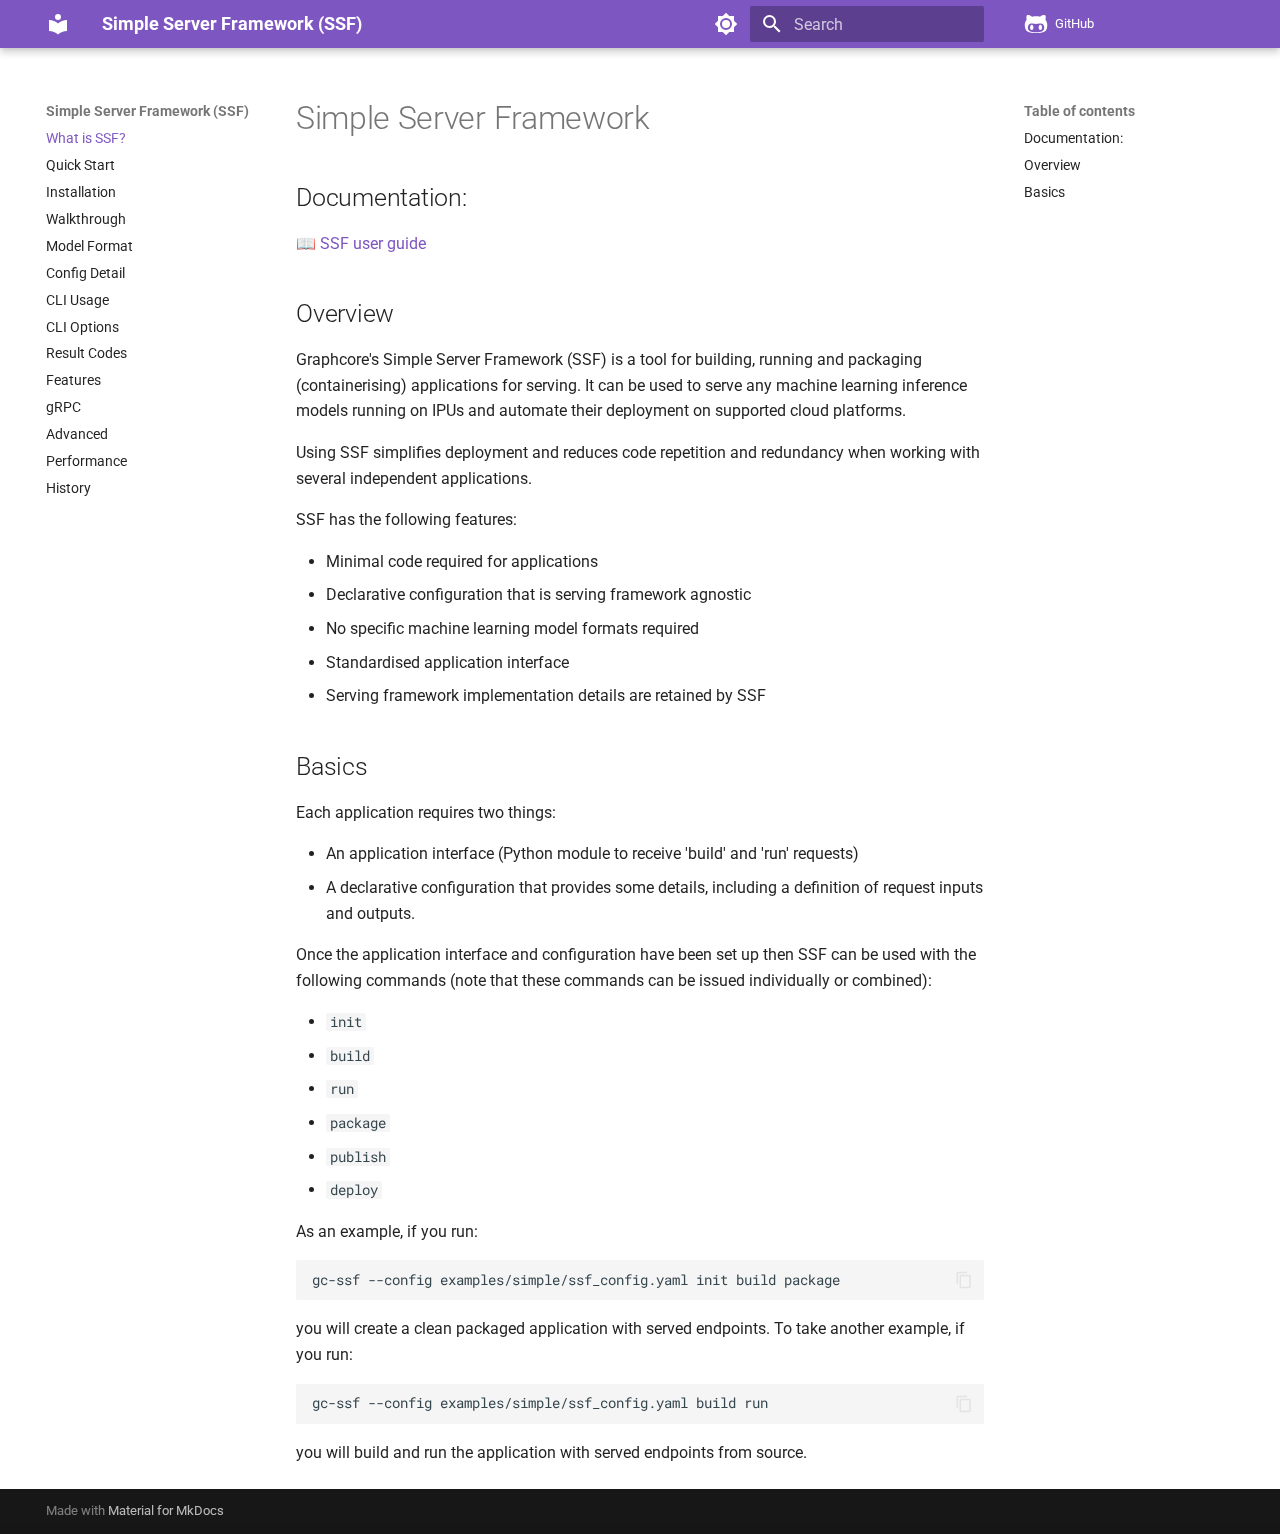
==== commit 9defae46: "Release: 1.2.0" ====
--- a/docs/index.html
+++ b/docs/index.html
@@ -14,7 +14,7 @@
       
       
       <link rel="icon" href="assets/images/favicon.png">
-      <meta name="generator" content="mkdocs-1.5.3, mkdocs-material-9.4.7">
+      <meta name="generator" content="mkdocs-1.5.3, mkdocs-material-9.5.3">
     
     
       
@@ -22,10 +22,10 @@
       
     
     
-      <link rel="stylesheet" href="assets/stylesheets/main.4b4a2bd9.min.css">
-      
-        
-        <link rel="stylesheet" href="assets/stylesheets/palette.356b1318.min.css">
+      <link rel="stylesheet" href="assets/stylesheets/main.50c56a3b.min.css">
+      
+        
+        <link rel="stylesheet" href="assets/stylesheets/palette.06af60db.min.css">
       
       
 
@@ -63,9 +63,6 @@
     
     <body dir="ltr" data-md-color-scheme="default" data-md-color-primary="deep-purple" data-md-color-accent="purple">
   
-    
-    
-      <script>var palette=__md_get("__palette");if(palette&&"object"==typeof palette.color)for(var key of Object.keys(palette.color))document.body.setAttribute("data-md-color-"+key,palette.color[key])</script>
     
     <input class="md-toggle" data-md-toggle="drawer" type="checkbox" id="__drawer" autocomplete="off">
     <input class="md-toggle" data-md-toggle="search" type="checkbox" id="__search" autocomplete="off">
@@ -122,9 +119,9 @@
     
     
     
-    <input class="md-option" data-md-color-media="" data-md-color-scheme="default" data-md-color-primary="deep-purple" data-md-color-accent="purple"  aria-label="Switch to dark mode"  type="radio" name="__palette" id="__palette_1">
-    
-      <label class="md-header__button md-icon" title="Switch to dark mode" for="__palette_2" hidden>
+    <input class="md-option" data-md-color-media="" data-md-color-scheme="default" data-md-color-primary="deep-purple" data-md-color-accent="purple"  aria-label="Switch to dark mode"  type="radio" name="__palette" id="__palette_0">
+    
+      <label class="md-header__button md-icon" title="Switch to dark mode" for="__palette_1" hidden>
         <svg xmlns="http://www.w3.org/2000/svg" viewBox="0 0 24 24"><path d="M12 8a4 4 0 0 0-4 4 4 4 0 0 0 4 4 4 4 0 0 0 4-4 4 4 0 0 0-4-4m0 10a6 6 0 0 1-6-6 6 6 0 0 1 6-6 6 6 0 0 1 6 6 6 6 0 0 1-6 6m8-9.31V4h-4.69L12 .69 8.69 4H4v4.69L.69 12 4 15.31V20h4.69L12 23.31 15.31 20H20v-4.69L23.31 12 20 8.69Z"/></svg>
       </label>
     
@@ -132,15 +129,18 @@
     
     
     
-    <input class="md-option" data-md-color-media="" data-md-color-scheme="slate" data-md-color-primary="deep-purple" data-md-color-accent="purple"  aria-label="Switch to light mode"  type="radio" name="__palette" id="__palette_2">
-    
-      <label class="md-header__button md-icon" title="Switch to light mode" for="__palette_1" hidden>
+    <input class="md-option" data-md-color-media="" data-md-color-scheme="slate" data-md-color-primary="deep-purple" data-md-color-accent="purple"  aria-label="Switch to light mode"  type="radio" name="__palette" id="__palette_1">
+    
+      <label class="md-header__button md-icon" title="Switch to light mode" for="__palette_0" hidden>
         <svg xmlns="http://www.w3.org/2000/svg" viewBox="0 0 24 24"><path d="M12 18c-.89 0-1.74-.2-2.5-.55C11.56 16.5 13 14.42 13 12c0-2.42-1.44-4.5-3.5-5.45C10.26 6.2 11.11 6 12 6a6 6 0 0 1 6 6 6 6 0 0 1-6 6m8-9.31V4h-4.69L12 .69 8.69 4H4v4.69L.69 12 4 15.31V20h4.69L12 23.31 15.31 20H20v-4.69L23.31 12 20 8.69Z"/></svg>
       </label>
     
   
 </form>
       
+    
+    
+      <script>var media,input,key,value,palette=__md_get("__palette");if(palette&&palette.color){"(prefers-color-scheme)"===palette.color.media&&(media=matchMedia("(prefers-color-scheme: light)"),input=document.querySelector(media.matches?"[data-md-color-media='(prefers-color-scheme: light)']":"[data-md-color-media='(prefers-color-scheme: dark)']"),palette.color.media=input.getAttribute("data-md-color-media"),palette.color.scheme=input.getAttribute("data-md-color-scheme"),palette.color.primary=input.getAttribute("data-md-color-primary"),palette.color.accent=input.getAttribute("data-md-color-accent"));for([key,value]of Object.entries(palette.color))document.body.setAttribute("data-md-color-"+key,value)}</script>
     
     
     
@@ -186,7 +186,7 @@
         <a href="https://github.com/graphcore/simple-server-framework" title="Go to repository" class="md-source" data-md-component="source">
   <div class="md-source__icon md-icon">
     
-    <svg xmlns="http://www.w3.org/2000/svg" viewBox="0 0 480 512"><!--! Font Awesome Free 6.4.2 by @fontawesome - https://fontawesome.com License - https://fontawesome.com/license/free (Icons: CC BY 4.0, Fonts: SIL OFL 1.1, Code: MIT License) Copyright 2023 Fonticons, Inc.--><path d="M186.1 328.7c0 20.9-10.9 55.1-36.7 55.1s-36.7-34.2-36.7-55.1 10.9-55.1 36.7-55.1 36.7 34.2 36.7 55.1zM480 278.2c0 31.9-3.2 65.7-17.5 95-37.9 76.6-142.1 74.8-216.7 74.8-75.8 0-186.2 2.7-225.6-74.8-14.6-29-20.2-63.1-20.2-95 0-41.9 13.9-81.5 41.5-113.6-5.2-15.8-7.7-32.4-7.7-48.8 0-21.5 4.9-32.3 14.6-51.8 45.3 0 74.3 9 108.8 36 29-6.9 58.8-10 88.7-10 27 0 54.2 2.9 80.4 9.2 34-26.7 63-35.2 107.8-35.2 9.8 19.5 14.6 30.3 14.6 51.8 0 16.4-2.6 32.7-7.7 48.2 27.5 32.4 39 72.3 39 114.2zm-64.3 50.5c0-43.9-26.7-82.6-73.5-82.6-18.9 0-37 3.4-56 6-14.9 2.3-29.8 3.2-45.1 3.2-15.2 0-30.1-.9-45.1-3.2-18.7-2.6-37-6-56-6-46.8 0-73.5 38.7-73.5 82.6 0 87.8 80.4 101.3 150.4 101.3h48.2c70.3 0 150.6-13.4 150.6-101.3zm-82.6-55.1c-25.8 0-36.7 34.2-36.7 55.1s10.9 55.1 36.7 55.1 36.7-34.2 36.7-55.1-10.9-55.1-36.7-55.1z"/></svg>
+    <svg xmlns="http://www.w3.org/2000/svg" viewBox="0 0 480 512"><!--! Font Awesome Free 6.5.1 by @fontawesome - https://fontawesome.com License - https://fontawesome.com/license/free (Icons: CC BY 4.0, Fonts: SIL OFL 1.1, Code: MIT License) Copyright 2023 Fonticons, Inc.--><path d="M186.1 328.7c0 20.9-10.9 55.1-36.7 55.1s-36.7-34.2-36.7-55.1 10.9-55.1 36.7-55.1 36.7 34.2 36.7 55.1zM480 278.2c0 31.9-3.2 65.7-17.5 95-37.9 76.6-142.1 74.8-216.7 74.8-75.8 0-186.2 2.7-225.6-74.8-14.6-29-20.2-63.1-20.2-95 0-41.9 13.9-81.5 41.5-113.6-5.2-15.8-7.7-32.4-7.7-48.8 0-21.5 4.9-32.3 14.6-51.8 45.3 0 74.3 9 108.8 36 29-6.9 58.8-10 88.7-10 27 0 54.2 2.9 80.4 9.2 34-26.7 63-35.2 107.8-35.2 9.8 19.5 14.6 30.3 14.6 51.8 0 16.4-2.6 32.7-7.7 48.2 27.5 32.4 39 72.3 39 114.2zm-64.3 50.5c0-43.9-26.7-82.6-73.5-82.6-18.9 0-37 3.4-56 6-14.9 2.3-29.8 3.2-45.1 3.2-15.2 0-30.1-.9-45.1-3.2-18.7-2.6-37-6-56-6-46.8 0-73.5 38.7-73.5 82.6 0 87.8 80.4 101.3 150.4 101.3h48.2c70.3 0 150.6-13.4 150.6-101.3zm-82.6-55.1c-25.8 0-36.7 34.2-36.7 55.1s10.9 55.1 36.7 55.1 36.7-34.2 36.7-55.1-10.9-55.1-36.7-55.1z"/></svg>
   </div>
   <div class="md-source__repository">
     GitHub
@@ -232,7 +232,7 @@
       <a href="https://github.com/graphcore/simple-server-framework" title="Go to repository" class="md-source" data-md-component="source">
   <div class="md-source__icon md-icon">
     
-    <svg xmlns="http://www.w3.org/2000/svg" viewBox="0 0 480 512"><!--! Font Awesome Free 6.4.2 by @fontawesome - https://fontawesome.com License - https://fontawesome.com/license/free (Icons: CC BY 4.0, Fonts: SIL OFL 1.1, Code: MIT License) Copyright 2023 Fonticons, Inc.--><path d="M186.1 328.7c0 20.9-10.9 55.1-36.7 55.1s-36.7-34.2-36.7-55.1 10.9-55.1 36.7-55.1 36.7 34.2 36.7 55.1zM480 278.2c0 31.9-3.2 65.7-17.5 95-37.9 76.6-142.1 74.8-216.7 74.8-75.8 0-186.2 2.7-225.6-74.8-14.6-29-20.2-63.1-20.2-95 0-41.9 13.9-81.5 41.5-113.6-5.2-15.8-7.7-32.4-7.7-48.8 0-21.5 4.9-32.3 14.6-51.8 45.3 0 74.3 9 108.8 36 29-6.9 58.8-10 88.7-10 27 0 54.2 2.9 80.4 9.2 34-26.7 63-35.2 107.8-35.2 9.8 19.5 14.6 30.3 14.6 51.8 0 16.4-2.6 32.7-7.7 48.2 27.5 32.4 39 72.3 39 114.2zm-64.3 50.5c0-43.9-26.7-82.6-73.5-82.6-18.9 0-37 3.4-56 6-14.9 2.3-29.8 3.2-45.1 3.2-15.2 0-30.1-.9-45.1-3.2-18.7-2.6-37-6-56-6-46.8 0-73.5 38.7-73.5 82.6 0 87.8 80.4 101.3 150.4 101.3h48.2c70.3 0 150.6-13.4 150.6-101.3zm-82.6-55.1c-25.8 0-36.7 34.2-36.7 55.1s10.9 55.1 36.7 55.1 36.7-34.2 36.7-55.1-10.9-55.1-36.7-55.1z"/></svg>
+    <svg xmlns="http://www.w3.org/2000/svg" viewBox="0 0 480 512"><!--! Font Awesome Free 6.5.1 by @fontawesome - https://fontawesome.com License - https://fontawesome.com/license/free (Icons: CC BY 4.0, Fonts: SIL OFL 1.1, Code: MIT License) Copyright 2023 Fonticons, Inc.--><path d="M186.1 328.7c0 20.9-10.9 55.1-36.7 55.1s-36.7-34.2-36.7-55.1 10.9-55.1 36.7-55.1 36.7 34.2 36.7 55.1zM480 278.2c0 31.9-3.2 65.7-17.5 95-37.9 76.6-142.1 74.8-216.7 74.8-75.8 0-186.2 2.7-225.6-74.8-14.6-29-20.2-63.1-20.2-95 0-41.9 13.9-81.5 41.5-113.6-5.2-15.8-7.7-32.4-7.7-48.8 0-21.5 4.9-32.3 14.6-51.8 45.3 0 74.3 9 108.8 36 29-6.9 58.8-10 88.7-10 27 0 54.2 2.9 80.4 9.2 34-26.7 63-35.2 107.8-35.2 9.8 19.5 14.6 30.3 14.6 51.8 0 16.4-2.6 32.7-7.7 48.2 27.5 32.4 39 72.3 39 114.2zm-64.3 50.5c0-43.9-26.7-82.6-73.5-82.6-18.9 0-37 3.4-56 6-14.9 2.3-29.8 3.2-45.1 3.2-15.2 0-30.1-.9-45.1-3.2-18.7-2.6-37-6-56-6-46.8 0-73.5 38.7-73.5 82.6 0 87.8 80.4 101.3 150.4 101.3h48.2c70.3 0 150.6-13.4 150.6-101.3zm-82.6-55.1c-25.8 0-36.7 34.2-36.7 55.1s10.9 55.1 36.7 55.1 36.7-34.2 36.7-55.1-10.9-55.1-36.7-55.1z"/></svg>
   </div>
   <div class="md-source__repository">
     GitHub
@@ -249,6 +249,7 @@
     
   
   
+  
     <li class="md-nav__item md-nav__item--active">
       
       <input class="md-nav__toggle md-toggle" type="checkbox" id="__toc">
@@ -295,21 +296,27 @@
       
         <li class="md-nav__item">
   <a href="#documentation" class="md-nav__link">
-    Documentation:
+    <span class="md-ellipsis">
+      Documentation:
+    </span>
   </a>
   
 </li>
       
         <li class="md-nav__item">
   <a href="#overview" class="md-nav__link">
-    Overview
+    <span class="md-ellipsis">
+      Overview
+    </span>
   </a>
   
 </li>
       
         <li class="md-nav__item">
   <a href="#basics" class="md-nav__link">
-    Basics
+    <span class="md-ellipsis">
+      Basics
+    </span>
   </a>
   
 </li>
@@ -327,6 +334,7 @@
   
   
   
+  
     <li class="md-nav__item">
       <a href="quickstart/" class="md-nav__link">
         
@@ -346,6 +354,7 @@
   
   
   
+  
     <li class="md-nav__item">
       <a href="installation/" class="md-nav__link">
         
@@ -365,6 +374,7 @@
   
   
   
+  
     <li class="md-nav__item">
       <a href="walkthrough/" class="md-nav__link">
         
@@ -384,6 +394,7 @@
   
   
   
+  
     <li class="md-nav__item">
       <a href="model_format/" class="md-nav__link">
         
@@ -403,6 +414,7 @@
   
   
   
+  
     <li class="md-nav__item">
       <a href="config_detail/" class="md-nav__link">
         
@@ -422,6 +434,7 @@
   
   
   
+  
     <li class="md-nav__item">
       <a href="usage/" class="md-nav__link">
         
@@ -441,6 +454,7 @@
   
   
   
+  
     <li class="md-nav__item">
       <a href="all_options/" class="md-nav__link">
         
@@ -460,6 +474,7 @@
   
   
   
+  
     <li class="md-nav__item">
       <a href="result_codes/" class="md-nav__link">
         
@@ -479,6 +494,7 @@
   
   
   
+  
     <li class="md-nav__item">
       <a href="features/" class="md-nav__link">
         
@@ -498,6 +514,7 @@
   
   
   
+  
     <li class="md-nav__item">
       <a href="grpc/" class="md-nav__link">
         
@@ -517,6 +534,7 @@
   
   
   
+  
     <li class="md-nav__item">
       <a href="advanced/" class="md-nav__link">
         
@@ -533,6 +551,27 @@
     
       
       
+  
+  
+  
+  
+    <li class="md-nav__item">
+      <a href="performance/" class="md-nav__link">
+        
+  
+  <span class="md-ellipsis">
+    Performance
+  </span>
+  
+
+      </a>
+    </li>
+  
+
+    
+      
+      
+  
   
   
   
@@ -578,21 +617,27 @@
       
         <li class="md-nav__item">
   <a href="#documentation" class="md-nav__link">
-    Documentation:
+    <span class="md-ellipsis">
+      Documentation:
+    </span>
   </a>
   
 </li>
       
         <li class="md-nav__item">
   <a href="#overview" class="md-nav__link">
-    Overview
+    <span class="md-ellipsis">
+      Overview
+    </span>
   </a>
   
 </li>
       
         <li class="md-nav__item">
   <a href="#basics" class="md-nav__link">
-    Basics
+    <span class="md-ellipsis">
+      Basics
+    </span>
   </a>
   
 </li>
@@ -619,7 +664,7 @@
 
 <h1 id="simple-server-framework">Simple Server Framework</h1>
 <h2 id="documentation">Documentation:</h2>
-<p>📖 <a href="https://graphcore.github.io/simple-server-framework/docs">SSF user guide</a></p>
+<p>📖 <a href="https://graphcore.github.io/simple-server-framework">SSF user guide</a></p>
 <h2 id="overview">Overview</h2>
 <p>Graphcore's Simple Server Framework (SSF) is a tool for building, running and packaging (containerising) applications for serving.
 It can be used to serve any machine learning inference models running on IPUs and automate their deployment on supported cloud platforms.</p>
@@ -660,11 +705,19 @@
 
 
 
+
+
+
+
+
+
+
                 
               </article>
             </div>
           
           
+<script>var target=document.getElementById(location.hash.slice(1));target&&target.name&&(target.checked=target.name.startsWith("__tabbed_"))</script>
         </div>
         
       </main>
@@ -696,7 +749,7 @@
     <script id="__config" type="application/json">{"base": ".", "features": ["content.code.select", "content.code.copy"], "search": "assets/javascripts/workers/search.f886a092.min.js", "translations": {"clipboard.copied": "Copied to clipboard", "clipboard.copy": "Copy to clipboard", "search.result.more.one": "1 more on this page", "search.result.more.other": "# more on this page", "search.result.none": "No matching documents", "search.result.one": "1 matching document", "search.result.other": "# matching documents", "search.result.placeholder": "Type to start searching", "search.result.term.missing": "Missing", "select.version": "Select version"}}</script>
     
     
-      <script src="assets/javascripts/bundle.aecac24b.min.js"></script>
+      <script src="assets/javascripts/bundle.d7c377c4.min.js"></script>
       
     
   </body>
--- a/docs/assets/stylesheets/main.50c56a3b.min.css
+++ b/docs/assets/stylesheets/main.50c56a3b.min.css
@@ -0,0 +1 @@
+@charset "UTF-8";html{-webkit-text-size-adjust:none;-moz-text-size-adjust:none;text-size-adjust:none;box-sizing:border-box}*,:after,:before{box-sizing:inherit}@media (prefers-reduced-motion){*,:after,:before{transition:none!important}}body{margin:0}a,button,input,label{-webkit-tap-highlight-color:transparent}a{color:inherit;text-decoration:none}hr{border:0;box-sizing:initial;display:block;height:.05rem;overflow:visible;padding:0}small{font-size:80%}sub,sup{line-height:1em}img{border-style:none}table{border-collapse:initial;border-spacing:0}td,th{font-weight:400;vertical-align:top}button{background:#0000;border:0;font-family:inherit;font-size:inherit;margin:0;padding:0}input{border:0;outline:none}:root{--md-primary-fg-color:#4051b5;--md-primary-fg-color--light:#5d6cc0;--md-primary-fg-color--dark:#303fa1;--md-primary-bg-color:#fff;--md-primary-bg-color--light:#ffffffb3;--md-accent-fg-color:#526cfe;--md-accent-fg-color--transparent:#526cfe1a;--md-accent-bg-color:#fff;--md-accent-bg-color--light:#ffffffb3}[data-md-color-scheme=default]{color-scheme:light}[data-md-color-scheme=default] img[src$="#gh-dark-mode-only"],[data-md-color-scheme=default] img[src$="#only-dark"]{display:none}:root,[data-md-color-scheme=default]{--md-hue:225deg;--md-default-fg-color:#000000de;--md-default-fg-color--light:#0000008a;--md-default-fg-color--lighter:#00000052;--md-default-fg-color--lightest:#00000012;--md-default-bg-color:#fff;--md-default-bg-color--light:#ffffffb3;--md-default-bg-color--lighter:#ffffff4d;--md-default-bg-color--lightest:#ffffff1f;--md-code-fg-color:#36464e;--md-code-bg-color:#f5f5f5;--md-code-hl-color:#4287ff;--md-code-hl-color--light:#4287ff1a;--md-code-hl-number-color:#d52a2a;--md-code-hl-special-color:#db1457;--md-code-hl-function-color:#a846b9;--md-code-hl-constant-color:#6e59d9;--md-code-hl-keyword-color:#3f6ec6;--md-code-hl-string-color:#1c7d4d;--md-code-hl-name-color:var(--md-code-fg-color);--md-code-hl-operator-color:var(--md-default-fg-color--light);--md-code-hl-punctuation-color:var(--md-default-fg-color--light);--md-code-hl-comment-color:var(--md-default-fg-color--light);--md-code-hl-generic-color:var(--md-default-fg-color--light);--md-code-hl-variable-color:var(--md-default-fg-color--light);--md-typeset-color:var(--md-default-fg-color);--md-typeset-a-color:var(--md-primary-fg-color);--md-typeset-del-color:#f5503d26;--md-typeset-ins-color:#0bd57026;--md-typeset-kbd-color:#fafafa;--md-typeset-kbd-accent-color:#fff;--md-typeset-kbd-border-color:#b8b8b8;--md-typeset-mark-color:#ffff0080;--md-typeset-table-color:#0000001f;--md-typeset-table-color--light:rgba(0,0,0,.035);--md-admonition-fg-color:var(--md-default-fg-color);--md-admonition-bg-color:var(--md-default-bg-color);--md-warning-fg-color:#000000de;--md-warning-bg-color:#ff9;--md-footer-fg-color:#fff;--md-footer-fg-color--light:#ffffffb3;--md-footer-fg-color--lighter:#ffffff73;--md-footer-bg-color:#000000de;--md-footer-bg-color--dark:#00000052;--md-shadow-z1:0 0.2rem 0.5rem #0000000d,0 0 0.05rem #0000001a;--md-shadow-z2:0 0.2rem 0.5rem #0000001a,0 0 0.05rem #00000040;--md-shadow-z3:0 0.2rem 0.5rem #0003,0 0 0.05rem #00000059}.md-icon svg{fill:currentcolor;display:block;height:1.2rem;width:1.2rem}body{-webkit-font-smoothing:antialiased;-moz-osx-font-smoothing:grayscale;--md-text-font-family:var(--md-text-font,_),-apple-system,BlinkMacSystemFont,Helvetica,Arial,sans-serif;--md-code-font-family:var(--md-code-font,_),SFMono-Regular,Consolas,Menlo,monospace}aside,body,input{font-feature-settings:"kern","liga";color:var(--md-typeset-color);font-family:var(--md-text-font-family)}code,kbd,pre{font-feature-settings:"kern";font-family:var(--md-code-font-family)}:root{--md-typeset-table-sort-icon:url('data:image/svg+xml;charset=utf-8,<svg xmlns="http://www.w3.org/2000/svg" viewBox="0 0 24 24"><path d="m18 21-4-4h3V7h-3l4-4 4 4h-3v10h3M2 19v-2h10v2M2 13v-2h7v2M2 7V5h4v2H2Z"/></svg>');--md-typeset-table-sort-icon--asc:url('data:image/svg+xml;charset=utf-8,<svg xmlns="http://www.w3.org/2000/svg" viewBox="0 0 24 24"><path d="M19 17h3l-4 4-4-4h3V3h2M2 17h10v2H2M6 5v2H2V5m0 6h7v2H2v-2Z"/></svg>');--md-typeset-table-sort-icon--desc:url('data:image/svg+xml;charset=utf-8,<svg xmlns="http://www.w3.org/2000/svg" viewBox="0 0 24 24"><path d="M19 7h3l-4-4-4 4h3v14h2M2 17h10v2H2M6 5v2H2V5m0 6h7v2H2v-2Z"/></svg>')}.md-typeset{-webkit-print-color-adjust:exact;color-adjust:exact;font-size:.8rem;line-height:1.6}@media print{.md-typeset{font-size:.68rem}}.md-typeset blockquote,.md-typeset dl,.md-typeset figure,.md-typeset ol,.md-typeset pre,.md-typeset ul{margin-bottom:1em;margin-top:1em}.md-typeset h1{color:var(--md-default-fg-color--light);font-size:2em;line-height:1.3;margin:0 0 1.25em}.md-typeset h1,.md-typeset h2{font-weight:300;letter-spacing:-.01em}.md-typeset h2{font-size:1.5625em;line-height:1.4;margin:1.6em 0 .64em}.md-typeset h3{font-size:1.25em;font-weight:400;letter-spacing:-.01em;line-height:1.5;margin:1.6em 0 .8em}.md-typeset h2+h3{margin-top:.8em}.md-typeset h4{font-weight:700;letter-spacing:-.01em;margin:1em 0}.md-typeset h5,.md-typeset h6{color:var(--md-default-fg-color--light);font-size:.8em;font-weight:700;letter-spacing:-.01em;margin:1.25em 0}.md-typeset h5{text-transform:uppercase}.md-typeset hr{border-bottom:.05rem solid var(--md-default-fg-color--lightest);display:flow-root;margin:1.5em 0}.md-typeset a{color:var(--md-typeset-a-color);word-break:break-word}.md-typeset a,.md-typeset a:before{transition:color 125ms}.md-typeset a:focus,.md-typeset a:hover{color:var(--md-accent-fg-color)}.md-typeset a:focus code,.md-typeset a:hover code{background-color:var(--md-accent-fg-color--transparent)}.md-typeset a code{color:currentcolor;transition:background-color 125ms}.md-typeset a.focus-visible{outline-color:var(--md-accent-fg-color);outline-offset:.2rem}.md-typeset code,.md-typeset kbd,.md-typeset pre{color:var(--md-code-fg-color);direction:ltr;font-variant-ligatures:none}@media print{.md-typeset code,.md-typeset kbd,.md-typeset pre{white-space:pre-wrap}}.md-typeset code{background-color:var(--md-code-bg-color);border-radius:.1rem;-webkit-box-decoration-break:clone;box-decoration-break:clone;font-size:.85em;padding:0 .2941176471em;word-break:break-word}.md-typeset code:not(.focus-visible){-webkit-tap-highlight-color:transparent;outline:none}.md-typeset pre{display:flow-root;line-height:1.4;position:relative}.md-typeset pre>code{-webkit-box-decoration-break:slice;box-decoration-break:slice;box-shadow:none;display:block;margin:0;outline-color:var(--md-accent-fg-color);overflow:auto;padding:.7720588235em 1.1764705882em;scrollbar-color:var(--md-default-fg-color--lighter) #0000;scrollbar-width:thin;touch-action:auto;word-break:normal}.md-typeset pre>code:hover{scrollbar-color:var(--md-accent-fg-color) #0000}.md-typeset pre>code::-webkit-scrollbar{height:.2rem;width:.2rem}.md-typeset pre>code::-webkit-scrollbar-thumb{background-color:var(--md-default-fg-color--lighter)}.md-typeset pre>code::-webkit-scrollbar-thumb:hover{background-color:var(--md-accent-fg-color)}.md-typeset kbd{background-color:var(--md-typeset-kbd-color);border-radius:.1rem;box-shadow:0 .1rem 0 .05rem var(--md-typeset-kbd-border-color),0 .1rem 0 var(--md-typeset-kbd-border-color),0 -.1rem .2rem var(--md-typeset-kbd-accent-color) inset;color:var(--md-default-fg-color);display:inline-block;font-size:.75em;padding:0 .6666666667em;vertical-align:text-top;word-break:break-word}.md-typeset mark{background-color:var(--md-typeset-mark-color);-webkit-box-decoration-break:clone;box-decoration-break:clone;color:inherit;word-break:break-word}.md-typeset abbr{border-bottom:.05rem dotted var(--md-default-fg-color--light);cursor:help;text-decoration:none}.md-typeset small{opacity:.75}[dir=ltr] .md-typeset sub,[dir=ltr] .md-typeset sup{margin-left:.078125em}[dir=rtl] .md-typeset sub,[dir=rtl] .md-typeset sup{margin-right:.078125em}[dir=ltr] .md-typeset blockquote{padding-left:.6rem}[dir=rtl] .md-typeset blockquote{padding-right:.6rem}[dir=ltr] .md-typeset blockquote{border-left:.2rem solid var(--md-default-fg-color--lighter)}[dir=rtl] .md-typeset blockquote{border-right:.2rem solid var(--md-default-fg-color--lighter)}.md-typeset blockquote{color:var(--md-default-fg-color--light);margin-left:0;margin-right:0}.md-typeset ul{list-style-type:disc}[dir=ltr] .md-typeset ol,[dir=ltr] .md-typeset ul{margin-left:.625em}[dir=rtl] .md-typeset ol,[dir=rtl] .md-typeset ul{margin-right:.625em}.md-typeset ol,.md-typeset ul{padding:0}.md-typeset ol:not([hidden]),.md-typeset ul:not([hidden]){display:flow-root}.md-typeset ol ol,.md-typeset ul ol{list-style-type:lower-alpha}.md-typeset ol ol ol,.md-typeset ul ol ol{list-style-type:lower-roman}[dir=ltr] .md-typeset ol li,[dir=ltr] .md-typeset ul li{margin-left:1.25em}[dir=rtl] .md-typeset ol li,[dir=rtl] .md-typeset ul li{margin-right:1.25em}.md-typeset ol li,.md-typeset ul li{margin-bottom:.5em}.md-typeset ol li blockquote,.md-typeset ol li p,.md-typeset ul li blockquote,.md-typeset ul li p{margin:.5em 0}.md-typeset ol li:last-child,.md-typeset ul li:last-child{margin-bottom:0}[dir=ltr] .md-typeset ol li ol,[dir=ltr] .md-typeset ol li ul,[dir=ltr] .md-typeset ul li ol,[dir=ltr] .md-typeset ul li ul{margin-left:.625em}[dir=rtl] .md-typeset ol li ol,[dir=rtl] .md-typeset ol li ul,[dir=rtl] .md-typeset ul li ol,[dir=rtl] .md-typeset ul li ul{margin-right:.625em}.md-typeset ol li ol,.md-typeset ol li ul,.md-typeset ul li ol,.md-typeset ul li ul{margin-bottom:.5em;margin-top:.5em}[dir=ltr] .md-typeset dd{margin-left:1.875em}[dir=rtl] .md-typeset dd{margin-right:1.875em}.md-typeset dd{margin-bottom:1.5em;margin-top:1em}.md-typeset img,.md-typeset svg,.md-typeset video{height:auto;max-width:100%}.md-typeset img[align=left]{margin:1em 1em 1em 0}.md-typeset img[align=right]{margin:1em 0 1em 1em}.md-typeset img[align]:only-child{margin-top:0}.md-typeset figure{display:flow-root;margin:1em auto;max-width:100%;text-align:center;width:-webkit-fit-content;width:-moz-fit-content;width:fit-content}.md-typeset figure img{display:block}.md-typeset figcaption{font-style:italic;margin:1em auto;max-width:24rem}.md-typeset iframe{max-width:100%}.md-typeset table:not([class]){background-color:var(--md-default-bg-color);border:.05rem solid var(--md-typeset-table-color);border-radius:.1rem;display:inline-block;font-size:.64rem;max-width:100%;overflow:auto;touch-action:auto}@media print{.md-typeset table:not([class]){display:table}}.md-typeset table:not([class])+*{margin-top:1.5em}.md-typeset table:not([class]) td>:first-child,.md-typeset table:not([class]) th>:first-child{margin-top:0}.md-typeset table:not([class]) td>:last-child,.md-typeset table:not([class]) th>:last-child{margin-bottom:0}.md-typeset table:not([class]) td:not([align]),.md-typeset table:not([class]) th:not([align]){text-align:left}[dir=rtl] .md-typeset table:not([class]) td:not([align]),[dir=rtl] .md-typeset table:not([class]) th:not([align]){text-align:right}.md-typeset table:not([class]) th{font-weight:700;min-width:5rem;padding:.9375em 1.25em;vertical-align:top}.md-typeset table:not([class]) td{border-top:.05rem solid var(--md-typeset-table-color);padding:.9375em 1.25em;vertical-align:top}.md-typeset table:not([class]) tbody tr{transition:background-color 125ms}.md-typeset table:not([class]) tbody tr:hover{background-color:var(--md-typeset-table-color--light);box-shadow:0 .05rem 0 var(--md-default-bg-color) inset}.md-typeset table:not([class]) a{word-break:normal}.md-typeset table th[role=columnheader]{cursor:pointer}[dir=ltr] .md-typeset table th[role=columnheader]:after{margin-left:.5em}[dir=rtl] .md-typeset table th[role=columnheader]:after{margin-right:.5em}.md-typeset table th[role=columnheader]:after{content:"";display:inline-block;height:1.2em;-webkit-mask-image:var(--md-typeset-table-sort-icon);mask-image:var(--md-typeset-table-sort-icon);-webkit-mask-repeat:no-repeat;mask-repeat:no-repeat;-webkit-mask-size:contain;mask-size:contain;transition:background-color 125ms;vertical-align:text-bottom;width:1.2em}.md-typeset table th[role=columnheader]:hover:after{background-color:var(--md-default-fg-color--lighter)}.md-typeset table th[role=columnheader][aria-sort=ascending]:after{background-color:var(--md-default-fg-color--light);-webkit-mask-image:var(--md-typeset-table-sort-icon--asc);mask-image:var(--md-typeset-table-sort-icon--asc)}.md-typeset table th[role=columnheader][aria-sort=descending]:after{background-color:var(--md-default-fg-color--light);-webkit-mask-image:var(--md-typeset-table-sort-icon--desc);mask-image:var(--md-typeset-table-sort-icon--desc)}.md-typeset__scrollwrap{margin:1em -.8rem;overflow-x:auto;touch-action:auto}.md-typeset__table{display:inline-block;margin-bottom:.5em;padding:0 .8rem}@media print{.md-typeset__table{display:block}}html .md-typeset__table table{display:table;margin:0;overflow:hidden;width:100%}@media screen and (max-width:44.984375em){.md-content__inner>pre{margin:1em -.8rem}.md-content__inner>pre code{border-radius:0}}.md-typeset .md-author{border-radius:100%;display:block;flex-shrink:0;height:1.6rem;overflow:hidden;position:relative;transition:color 125ms,transform 125ms;width:1.6rem}.md-typeset .md-author img{display:block}.md-typeset .md-author--more{background:var(--md-default-fg-color--lightest);color:var(--md-default-fg-color--lighter);font-size:.6rem;font-weight:700;line-height:1.6rem;text-align:center}.md-typeset .md-author--long{height:2.4rem;width:2.4rem}.md-typeset a.md-author{transform:scale(1)}.md-typeset a.md-author img{filter:grayscale(100%) opacity(75%);transition:filter 125ms}.md-typeset a.md-author:focus,.md-typeset a.md-author:hover{transform:scale(1.1);z-index:1}.md-typeset a.md-author:focus img,.md-typeset a.md-author:hover img{filter:grayscale(0)}.md-banner{background-color:var(--md-footer-bg-color);color:var(--md-footer-fg-color);overflow:auto}@media print{.md-banner{display:none}}.md-banner--warning{background-color:var(--md-warning-bg-color);color:var(--md-warning-fg-color)}.md-banner__inner{font-size:.7rem;margin:.6rem auto;padding:0 .8rem}[dir=ltr] .md-banner__button{float:right}[dir=rtl] .md-banner__button{float:left}.md-banner__button{color:inherit;cursor:pointer;transition:opacity .25s}.no-js .md-banner__button{display:none}.md-banner__button:hover{opacity:.7}html{font-size:125%;height:100%;overflow-x:hidden}@media screen and (min-width:100em){html{font-size:137.5%}}@media screen and (min-width:125em){html{font-size:150%}}body{background-color:var(--md-default-bg-color);display:flex;flex-direction:column;font-size:.5rem;min-height:100%;position:relative;width:100%}@media print{body{display:block}}@media screen and (max-width:59.984375em){body[data-md-scrolllock]{position:fixed}}.md-grid{margin-left:auto;margin-right:auto;max-width:61rem}.md-container{display:flex;flex-direction:column;flex-grow:1}@media print{.md-container{display:block}}.md-main{flex-grow:1}.md-main__inner{display:flex;height:100%;margin-top:1.5rem}.md-ellipsis{overflow:hidden;text-overflow:ellipsis}.md-toggle{display:none}.md-option{height:0;opacity:0;position:absolute;width:0}.md-option:checked+label:not([hidden]){display:block}.md-option.focus-visible+label{outline-color:var(--md-accent-fg-color);outline-style:auto}.md-skip{background-color:var(--md-default-fg-color);border-radius:.1rem;color:var(--md-default-bg-color);font-size:.64rem;margin:.5rem;opacity:0;outline-color:var(--md-accent-fg-color);padding:.3rem .5rem;position:fixed;transform:translateY(.4rem);z-index:-1}.md-skip:focus{opacity:1;transform:translateY(0);transition:transform .25s cubic-bezier(.4,0,.2,1),opacity 175ms 75ms;z-index:10}@page{margin:25mm}:root{--md-clipboard-icon:url('data:image/svg+xml;charset=utf-8,<svg xmlns="http://www.w3.org/2000/svg" viewBox="0 0 24 24"><path d="M19 21H8V7h11m0-2H8a2 2 0 0 0-2 2v14a2 2 0 0 0 2 2h11a2 2 0 0 0 2-2V7a2 2 0 0 0-2-2m-3-4H4a2 2 0 0 0-2 2v14h2V3h12V1Z"/></svg>')}.md-clipboard{border-radius:.1rem;color:var(--md-default-fg-color--lightest);cursor:pointer;height:1.5em;outline-color:var(--md-accent-fg-color);outline-offset:.1rem;position:absolute;right:.5em;top:.5em;transition:color .25s;width:1.5em;z-index:1}@media print{.md-clipboard{display:none}}.md-clipboard:not(.focus-visible){-webkit-tap-highlight-color:transparent;outline:none}:hover>.md-clipboard{color:var(--md-default-fg-color--light)}.md-clipboard:focus,.md-clipboard:hover{color:var(--md-accent-fg-color)}.md-clipboard:after{background-color:currentcolor;content:"";display:block;height:1.125em;margin:0 auto;-webkit-mask-image:var(--md-clipboard-icon);mask-image:var(--md-clipboard-icon);-webkit-mask-position:center;mask-position:center;-webkit-mask-repeat:no-repeat;mask-repeat:no-repeat;-webkit-mask-size:contain;mask-size:contain;width:1.125em}.md-clipboard--inline{cursor:pointer}.md-clipboard--inline code{transition:color .25s,background-color .25s}.md-clipboard--inline:focus code,.md-clipboard--inline:hover code{background-color:var(--md-accent-fg-color--transparent);color:var(--md-accent-fg-color)}@keyframes consent{0%{opacity:0;transform:translateY(100%)}to{opacity:1;transform:translateY(0)}}@keyframes overlay{0%{opacity:0}to{opacity:1}}.md-consent__overlay{animation:overlay .25s both;-webkit-backdrop-filter:blur(.1rem);backdrop-filter:blur(.1rem);background-color:#0000008a;height:100%;opacity:1;position:fixed;top:0;width:100%;z-index:5}.md-consent__inner{animation:consent .5s cubic-bezier(.1,.7,.1,1) both;background-color:var(--md-default-bg-color);border:0;border-radius:.1rem;bottom:0;box-shadow:0 0 .2rem #0000001a,0 .2rem .4rem #0003;max-height:100%;overflow:auto;padding:0;position:fixed;width:100%;z-index:5}.md-consent__form{padding:.8rem}.md-consent__settings{display:none;margin:1em 0}input:checked+.md-consent__settings{display:block}.md-consent__controls{margin-bottom:.8rem}.md-typeset .md-consent__controls .md-button{display:inline}@media screen and (max-width:44.984375em){.md-typeset .md-consent__controls .md-button{display:block;margin-top:.4rem;text-align:center;width:100%}}.md-consent label{cursor:pointer}.md-content{flex-grow:1;min-width:0}.md-content__inner{margin:0 .8rem 1.2rem;padding-top:.6rem}@media screen and (min-width:76.25em){[dir=ltr] .md-sidebar--primary:not([hidden])~.md-content>.md-content__inner{margin-left:1.2rem}[dir=ltr] .md-sidebar--secondary:not([hidden])~.md-content>.md-content__inner,[dir=rtl] .md-sidebar--primary:not([hidden])~.md-content>.md-content__inner{margin-right:1.2rem}[dir=rtl] .md-sidebar--secondary:not([hidden])~.md-content>.md-content__inner{margin-left:1.2rem}}.md-content__inner:before{content:"";display:block;height:.4rem}.md-content__inner>:last-child{margin-bottom:0}[dir=ltr] .md-content__button{float:right}[dir=rtl] .md-content__button{float:left}[dir=ltr] .md-content__button{margin-left:.4rem}[dir=rtl] .md-content__button{margin-right:.4rem}.md-content__button{margin:.4rem 0;padding:0}@media print{.md-content__button{display:none}}.md-typeset .md-content__button{color:var(--md-default-fg-color--lighter)}.md-content__button svg{display:inline;vertical-align:top}[dir=rtl] .md-content__button svg{transform:scaleX(-1)}[dir=ltr] .md-dialog{right:.8rem}[dir=rtl] .md-dialog{left:.8rem}.md-dialog{background-color:var(--md-default-fg-color);border-radius:.1rem;bottom:.8rem;box-shadow:var(--md-shadow-z3);min-width:11.1rem;opacity:0;padding:.4rem .6rem;pointer-events:none;position:fixed;transform:translateY(100%);transition:transform 0ms .4s,opacity .4s;z-index:4}@media print{.md-dialog{display:none}}.md-dialog--active{opacity:1;pointer-events:auto;transform:translateY(0);transition:transform .4s cubic-bezier(.075,.85,.175,1),opacity .4s}.md-dialog__inner{color:var(--md-default-bg-color);font-size:.7rem}.md-feedback{margin:2em 0 1em;text-align:center}.md-feedback fieldset{border:none;margin:0;padding:0}.md-feedback__title{font-weight:700;margin:1em auto}.md-feedback__inner{position:relative}.md-feedback__list{display:flex;flex-wrap:wrap;place-content:baseline center;position:relative}.md-feedback__list:hover .md-icon:not(:disabled){color:var(--md-default-fg-color--lighter)}:disabled .md-feedback__list{min-height:1.8rem}.md-feedback__icon{color:var(--md-default-fg-color--light);cursor:pointer;flex-shrink:0;margin:0 .1rem;transition:color 125ms}.md-feedback__icon:not(:disabled).md-icon:hover{color:var(--md-accent-fg-color)}.md-feedback__icon:disabled{color:var(--md-default-fg-color--lightest);pointer-events:none}.md-feedback__note{opacity:0;position:relative;transform:translateY(.4rem);transition:transform .4s cubic-bezier(.1,.7,.1,1),opacity .15s}.md-feedback__note>*{margin:0 auto;max-width:16rem}:disabled .md-feedback__note{opacity:1;transform:translateY(0)}.md-footer{background-color:var(--md-footer-bg-color);color:var(--md-footer-fg-color)}@media print{.md-footer{display:none}}.md-footer__inner{justify-content:space-between;overflow:auto;padding:.2rem}.md-footer__inner:not([hidden]){display:flex}.md-footer__link{align-items:end;display:flex;flex-grow:0.01;margin-bottom:.4rem;margin-top:1rem;max-width:100%;outline-color:var(--md-accent-fg-color);overflow:hidden;transition:opacity .25s}.md-footer__link:focus,.md-footer__link:hover{opacity:.7}[dir=rtl] .md-footer__link svg{transform:scaleX(-1)}@media screen and (max-width:44.984375em){.md-footer__link--prev{flex-shrink:0}.md-footer__link--prev .md-footer__title{display:none}}[dir=ltr] .md-footer__link--next{margin-left:auto}[dir=rtl] .md-footer__link--next{margin-right:auto}.md-footer__link--next{text-align:right}[dir=rtl] .md-footer__link--next{text-align:left}.md-footer__title{flex-grow:1;font-size:.9rem;margin-bottom:.7rem;max-width:calc(100% - 2.4rem);padding:0 1rem;white-space:nowrap}.md-footer__button{margin:.2rem;padding:.4rem}.md-footer__direction{font-size:.64rem;opacity:.7}.md-footer-meta{background-color:var(--md-footer-bg-color--dark)}.md-footer-meta__inner{display:flex;flex-wrap:wrap;justify-content:space-between;padding:.2rem}html .md-footer-meta.md-typeset a{color:var(--md-footer-fg-color--light)}html .md-footer-meta.md-typeset a:focus,html .md-footer-meta.md-typeset a:hover{color:var(--md-footer-fg-color)}.md-copyright{color:var(--md-footer-fg-color--lighter);font-size:.64rem;margin:auto .6rem;padding:.4rem 0;width:100%}@media screen and (min-width:45em){.md-copyright{width:auto}}.md-copyright__highlight{color:var(--md-footer-fg-color--light)}.md-social{display:inline-flex;gap:.2rem;margin:0 .4rem;padding:.2rem 0 .6rem}@media screen and (min-width:45em){.md-social{padding:.6rem 0}}.md-social__link{display:inline-block;height:1.6rem;text-align:center;width:1.6rem}.md-social__link:before{line-height:1.9}.md-social__link svg{fill:currentcolor;max-height:.8rem;vertical-align:-25%}.md-typeset .md-button{border:.1rem solid;border-radius:.1rem;color:var(--md-primary-fg-color);cursor:pointer;display:inline-block;font-weight:700;padding:.625em 2em;transition:color 125ms,background-color 125ms,border-color 125ms}.md-typeset .md-button--primary{background-color:var(--md-primary-fg-color);border-color:var(--md-primary-fg-color);color:var(--md-primary-bg-color)}.md-typeset .md-button:focus,.md-typeset .md-button:hover{background-color:var(--md-accent-fg-color);border-color:var(--md-accent-fg-color);color:var(--md-accent-bg-color)}[dir=ltr] .md-typeset .md-input{border-top-left-radius:.1rem}[dir=ltr] .md-typeset .md-input,[dir=rtl] .md-typeset .md-input{border-top-right-radius:.1rem}[dir=rtl] .md-typeset .md-input{border-top-left-radius:.1rem}.md-typeset .md-input{border-bottom:.1rem solid var(--md-default-fg-color--lighter);box-shadow:var(--md-shadow-z1);font-size:.8rem;height:1.8rem;padding:0 .6rem;transition:border .25s,box-shadow .25s}.md-typeset .md-input:focus,.md-typeset .md-input:hover{border-bottom-color:var(--md-accent-fg-color);box-shadow:var(--md-shadow-z2)}.md-typeset .md-input--stretch{width:100%}.md-header{background-color:var(--md-primary-fg-color);box-shadow:0 0 .2rem #0000,0 .2rem .4rem #0000;color:var(--md-primary-bg-color);display:block;left:0;position:sticky;right:0;top:0;z-index:4}@media print{.md-header{display:none}}.md-header[hidden]{transform:translateY(-100%);transition:transform .25s cubic-bezier(.8,0,.6,1),box-shadow .25s}.md-header--shadow{box-shadow:0 0 .2rem #0000001a,0 .2rem .4rem #0003;transition:transform .25s cubic-bezier(.1,.7,.1,1),box-shadow .25s}.md-header__inner{align-items:center;display:flex;padding:0 .2rem}.md-header__button{color:currentcolor;cursor:pointer;margin:.2rem;outline-color:var(--md-accent-fg-color);padding:.4rem;position:relative;transition:opacity .25s;vertical-align:middle;z-index:1}.md-header__button:hover{opacity:.7}.md-header__button:not([hidden]){display:inline-block}.md-header__button:not(.focus-visible){-webkit-tap-highlight-color:transparent;outline:none}.md-header__button.md-logo{margin:.2rem;padding:.4rem}@media screen and (max-width:76.234375em){.md-header__button.md-logo{display:none}}.md-header__button.md-logo img,.md-header__button.md-logo svg{fill:currentcolor;display:block;height:1.2rem;width:auto}@media screen and (min-width:60em){.md-header__button[for=__search]{display:none}}.no-js .md-header__button[for=__search]{display:none}[dir=rtl] .md-header__button[for=__search] svg{transform:scaleX(-1)}@media screen and (min-width:76.25em){.md-header__button[for=__drawer]{display:none}}.md-header__topic{display:flex;max-width:100%;position:absolute;transition:transform .4s cubic-bezier(.1,.7,.1,1),opacity .15s;white-space:nowrap}.md-header__topic+.md-header__topic{opacity:0;pointer-events:none;transform:translateX(1.25rem);transition:transform .4s cubic-bezier(1,.7,.1,.1),opacity .15s;z-index:-1}[dir=rtl] .md-header__topic+.md-header__topic{transform:translateX(-1.25rem)}.md-header__topic:first-child{font-weight:700}[dir=ltr] .md-header__title{margin-left:1rem;margin-right:.4rem}[dir=rtl] .md-header__title{margin-left:.4rem;margin-right:1rem}.md-header__title{flex-grow:1;font-size:.9rem;height:2.4rem;line-height:2.4rem}.md-header__title--active .md-header__topic{opacity:0;pointer-events:none;transform:translateX(-1.25rem);transition:transform .4s cubic-bezier(1,.7,.1,.1),opacity .15s;z-index:-1}[dir=rtl] .md-header__title--active .md-header__topic{transform:translateX(1.25rem)}.md-header__title--active .md-header__topic+.md-header__topic{opacity:1;pointer-events:auto;transform:translateX(0);transition:transform .4s cubic-bezier(.1,.7,.1,1),opacity .15s;z-index:0}.md-header__title>.md-header__ellipsis{height:100%;position:relative;width:100%}.md-header__option{display:flex;flex-shrink:0;max-width:100%;transition:max-width 0ms .25s,opacity .25s .25s;white-space:nowrap}[data-md-toggle=search]:checked~.md-header .md-header__option{max-width:0;opacity:0;transition:max-width 0ms,opacity 0ms}.md-header__option>input{bottom:0}.md-header__source{display:none}@media screen and (min-width:60em){[dir=ltr] .md-header__source{margin-left:1rem}[dir=rtl] .md-header__source{margin-right:1rem}.md-header__source{display:block;max-width:11.7rem;width:11.7rem}}@media screen and (min-width:76.25em){[dir=ltr] .md-header__source{margin-left:1.4rem}[dir=rtl] .md-header__source{margin-right:1.4rem}}.md-meta{color:var(--md-default-fg-color--light);font-size:.7rem;line-height:1.3}.md-meta__list{display:inline-flex;flex-wrap:wrap;list-style:none;margin:0;padding:0}.md-meta__item:not(:last-child):after{content:"·";margin-left:.2rem;margin-right:.2rem}.md-meta__link{color:var(--md-typeset-a-color)}.md-meta__link:focus,.md-meta__link:hover{color:var(--md-accent-fg-color)}.md-draft{background-color:#ff1744;border-radius:.125em;color:#fff;display:inline-block;font-weight:700;padding-left:.5714285714em;padding-right:.5714285714em}:root{--md-nav-icon--prev:url('data:image/svg+xml;charset=utf-8,<svg xmlns="http://www.w3.org/2000/svg" viewBox="0 0 24 24"><path d="M20 11v2H8l5.5 5.5-1.42 1.42L4.16 12l7.92-7.92L13.5 5.5 8 11h12Z"/></svg>');--md-nav-icon--next:url('data:image/svg+xml;charset=utf-8,<svg xmlns="http://www.w3.org/2000/svg" viewBox="0 0 24 24"><path d="M8.59 16.58 13.17 12 8.59 7.41 10 6l6 6-6 6-1.41-1.42Z"/></svg>');--md-toc-icon:url('data:image/svg+xml;charset=utf-8,<svg xmlns="http://www.w3.org/2000/svg" viewBox="0 0 24 24"><path d="M3 9h14V7H3v2m0 4h14v-2H3v2m0 4h14v-2H3v2m16 0h2v-2h-2v2m0-10v2h2V7h-2m0 6h2v-2h-2v2Z"/></svg>')}.md-nav{font-size:.7rem;line-height:1.3}.md-nav__title{color:var(--md-default-fg-color--light);display:block;font-weight:700;overflow:hidden;padding:0 .6rem;text-overflow:ellipsis}.md-nav__title .md-nav__button{display:none}.md-nav__title .md-nav__button img{height:100%;width:auto}.md-nav__title .md-nav__button.md-logo img,.md-nav__title .md-nav__button.md-logo svg{fill:currentcolor;display:block;height:2.4rem;max-width:100%;object-fit:contain;width:auto}.md-nav__list{list-style:none;margin:0;padding:0}.md-nav__link{align-items:flex-start;display:flex;gap:.4rem;margin-top:.625em;scroll-snap-align:start;transition:color 125ms}.md-nav__link--passed{color:var(--md-default-fg-color--light)}.md-nav__item .md-nav__link--active,.md-nav__item .md-nav__link--active code{color:var(--md-typeset-a-color)}.md-nav__link .md-ellipsis{position:relative}[dir=ltr] .md-nav__link .md-icon:last-child{margin-left:auto}[dir=rtl] .md-nav__link .md-icon:last-child{margin-right:auto}.md-nav__link svg{fill:currentcolor;flex-shrink:0;height:1.3em}.md-nav__link[for]:focus,.md-nav__link[for]:hover,.md-nav__link[href]:focus,.md-nav__link[href]:hover{color:var(--md-accent-fg-color);cursor:pointer}.md-nav__link.focus-visible{outline-color:var(--md-accent-fg-color);outline-offset:.2rem}.md-nav--primary .md-nav__link[for=__toc]{display:none}.md-nav--primary .md-nav__link[for=__toc] .md-icon:after{background-color:currentcolor;display:block;height:100%;-webkit-mask-image:var(--md-toc-icon);mask-image:var(--md-toc-icon);width:100%}.md-nav--primary .md-nav__link[for=__toc]~.md-nav{display:none}.md-nav__container>.md-nav__link{margin-top:0}.md-nav__container>.md-nav__link:first-child{flex-grow:1;min-width:0}.md-nav__icon{flex-shrink:0}.md-nav__source{display:none}@media screen and (max-width:76.234375em){.md-nav--primary,.md-nav--primary .md-nav{background-color:var(--md-default-bg-color);display:flex;flex-direction:column;height:100%;left:0;position:absolute;right:0;top:0;z-index:1}.md-nav--primary .md-nav__item,.md-nav--primary .md-nav__title{font-size:.8rem;line-height:1.5}.md-nav--primary .md-nav__title{background-color:var(--md-default-fg-color--lightest);color:var(--md-default-fg-color--light);cursor:pointer;height:5.6rem;line-height:2.4rem;padding:3rem .8rem .2rem;position:relative;white-space:nowrap}[dir=ltr] .md-nav--primary .md-nav__title .md-nav__icon{left:.4rem}[dir=rtl] .md-nav--primary .md-nav__title .md-nav__icon{right:.4rem}.md-nav--primary .md-nav__title .md-nav__icon{display:block;height:1.2rem;margin:.2rem;position:absolute;top:.4rem;width:1.2rem}.md-nav--primary .md-nav__title .md-nav__icon:after{background-color:currentcolor;content:"";display:block;height:100%;-webkit-mask-image:var(--md-nav-icon--prev);mask-image:var(--md-nav-icon--prev);-webkit-mask-position:center;mask-position:center;-webkit-mask-repeat:no-repeat;mask-repeat:no-repeat;-webkit-mask-size:contain;mask-size:contain;width:100%}.md-nav--primary .md-nav__title~.md-nav__list{background-color:var(--md-default-bg-color);box-shadow:0 .05rem 0 var(--md-default-fg-color--lightest) inset;overflow-y:auto;scroll-snap-type:y mandatory;touch-action:pan-y}.md-nav--primary .md-nav__title~.md-nav__list>:first-child{border-top:0}.md-nav--primary .md-nav__title[for=__drawer]{background-color:var(--md-primary-fg-color);color:var(--md-primary-bg-color);font-weight:700}.md-nav--primary .md-nav__title .md-logo{display:block;left:.2rem;margin:.2rem;padding:.4rem;position:absolute;right:.2rem;top:.2rem}.md-nav--primary .md-nav__list{flex:1}.md-nav--primary .md-nav__item{border-top:.05rem solid var(--md-default-fg-color--lightest)}.md-nav--primary .md-nav__item--active>.md-nav__link{color:var(--md-typeset-a-color)}.md-nav--primary .md-nav__item--active>.md-nav__link:focus,.md-nav--primary .md-nav__item--active>.md-nav__link:hover{color:var(--md-accent-fg-color)}.md-nav--primary .md-nav__link{margin-top:0;padding:.6rem .8rem}.md-nav--primary .md-nav__link svg{margin-top:.1em}.md-nav--primary .md-nav__link>.md-nav__link{padding:0}[dir=ltr] .md-nav--primary .md-nav__link .md-nav__icon{margin-right:-.2rem}[dir=rtl] .md-nav--primary .md-nav__link .md-nav__icon{margin-left:-.2rem}.md-nav--primary .md-nav__link .md-nav__icon{font-size:1.2rem;height:1.2rem;width:1.2rem}.md-nav--primary .md-nav__link .md-nav__icon:after{background-color:currentcolor;content:"";display:block;height:100%;-webkit-mask-image:var(--md-nav-icon--next);mask-image:var(--md-nav-icon--next);-webkit-mask-position:center;mask-position:center;-webkit-mask-repeat:no-repeat;mask-repeat:no-repeat;-webkit-mask-size:contain;mask-size:contain;width:100%}[dir=rtl] .md-nav--primary .md-nav__icon:after{transform:scale(-1)}.md-nav--primary .md-nav--secondary .md-nav{background-color:initial;position:static}[dir=ltr] .md-nav--primary .md-nav--secondary .md-nav .md-nav__link{padding-left:1.4rem}[dir=rtl] .md-nav--primary .md-nav--secondary .md-nav .md-nav__link{padding-right:1.4rem}[dir=ltr] .md-nav--primary .md-nav--secondary .md-nav .md-nav .md-nav__link{padding-left:2rem}[dir=rtl] .md-nav--primary .md-nav--secondary .md-nav .md-nav .md-nav__link{padding-right:2rem}[dir=ltr] .md-nav--primary .md-nav--secondary .md-nav .md-nav .md-nav .md-nav__link{padding-left:2.6rem}[dir=rtl] .md-nav--primary .md-nav--secondary .md-nav .md-nav .md-nav .md-nav__link{padding-right:2.6rem}[dir=ltr] .md-nav--primary .md-nav--secondary .md-nav .md-nav .md-nav .md-nav .md-nav__link{padding-left:3.2rem}[dir=rtl] .md-nav--primary .md-nav--secondary .md-nav .md-nav .md-nav .md-nav .md-nav__link{padding-right:3.2rem}.md-nav--secondary{background-color:initial}.md-nav__toggle~.md-nav{display:flex;opacity:0;transform:translateX(100%);transition:transform .25s cubic-bezier(.8,0,.6,1),opacity 125ms 50ms}[dir=rtl] .md-nav__toggle~.md-nav{transform:translateX(-100%)}.md-nav__toggle:checked~.md-nav{opacity:1;transform:translateX(0);transition:transform .25s cubic-bezier(.4,0,.2,1),opacity 125ms 125ms}.md-nav__toggle:checked~.md-nav>.md-nav__list{-webkit-backface-visibility:hidden;backface-visibility:hidden}}@media screen and (max-width:59.984375em){.md-nav--primary .md-nav__link[for=__toc]{display:flex}.md-nav--primary .md-nav__link[for=__toc] .md-icon:after{content:""}.md-nav--primary .md-nav__link[for=__toc]+.md-nav__link{display:none}.md-nav--primary .md-nav__link[for=__toc]~.md-nav{display:flex}.md-nav__source{background-color:var(--md-primary-fg-color--dark);color:var(--md-primary-bg-color);display:block;padding:0 .2rem}}@media screen and (min-width:60em) and (max-width:76.234375em){.md-nav--integrated .md-nav__link[for=__toc]{display:flex}.md-nav--integrated .md-nav__link[for=__toc] .md-icon:after{content:""}.md-nav--integrated .md-nav__link[for=__toc]+.md-nav__link{display:none}.md-nav--integrated .md-nav__link[for=__toc]~.md-nav{display:flex}}@media screen and (min-width:60em){.md-nav{margin-bottom:-.4rem}.md-nav--secondary .md-nav__title{background:var(--md-default-bg-color);box-shadow:0 0 .4rem .4rem var(--md-default-bg-color);position:sticky;top:0;z-index:1}.md-nav--secondary .md-nav__title[for=__toc]{scroll-snap-align:start}.md-nav--secondary .md-nav__title .md-nav__icon{display:none}[dir=ltr] .md-nav--secondary .md-nav__list{padding-left:.6rem}[dir=rtl] .md-nav--secondary .md-nav__list{padding-right:.6rem}.md-nav--secondary .md-nav__list{padding-bottom:.4rem}[dir=ltr] .md-nav--secondary .md-nav__item>.md-nav__link{margin-right:.4rem}[dir=rtl] .md-nav--secondary .md-nav__item>.md-nav__link{margin-left:.4rem}}@media screen and (min-width:76.25em){.md-nav{margin-bottom:-.4rem;transition:max-height .25s cubic-bezier(.86,0,.07,1)}.md-nav--primary .md-nav__title{background:var(--md-default-bg-color);box-shadow:0 0 .4rem .4rem var(--md-default-bg-color);position:sticky;top:0;z-index:1}.md-nav--primary .md-nav__title[for=__drawer]{scroll-snap-align:start}.md-nav--primary .md-nav__title .md-nav__icon{display:none}[dir=ltr] .md-nav--primary .md-nav__list{padding-left:.6rem}[dir=rtl] .md-nav--primary .md-nav__list{padding-right:.6rem}.md-nav--primary .md-nav__list{padding-bottom:.4rem}[dir=ltr] .md-nav--primary .md-nav__item>.md-nav__link{margin-right:.4rem}[dir=rtl] .md-nav--primary .md-nav__item>.md-nav__link{margin-left:.4rem}.md-nav__toggle~.md-nav{display:grid;grid-template-rows:0fr;opacity:0;transition:grid-template-rows .25s cubic-bezier(.86,0,.07,1),opacity .25s,visibility 0ms .25s;visibility:collapse}.md-nav__toggle~.md-nav>.md-nav__list{overflow:hidden}.md-nav__toggle.md-toggle--indeterminate~.md-nav,.md-nav__toggle:checked~.md-nav{grid-template-rows:1fr;opacity:1;transition:grid-template-rows .25s cubic-bezier(.86,0,.07,1),opacity .15s .1s,visibility 0ms;visibility:visible}.md-nav__toggle.md-toggle--indeterminate~.md-nav{transition:none}.md-nav__item--nested>.md-nav>.md-nav__title{display:none}.md-nav__item--section{display:block;margin:1.25em 0}.md-nav__item--section:last-child{margin-bottom:0}.md-nav__item--section>.md-nav__link{font-weight:700}.md-nav__item--section>.md-nav__link[for]{color:var(--md-default-fg-color--light)}.md-nav__item--section>.md-nav__link:not(.md-nav__container){pointer-events:none}.md-nav__item--section>.md-nav__link .md-icon,.md-nav__item--section>.md-nav__link>[for]{display:none}[dir=ltr] .md-nav__item--section>.md-nav{margin-left:-.6rem}[dir=rtl] .md-nav__item--section>.md-nav{margin-right:-.6rem}.md-nav__item--section>.md-nav{display:block;opacity:1;visibility:visible}.md-nav__item--section>.md-nav>.md-nav__list>.md-nav__item{padding:0}.md-nav__icon{border-radius:100%;height:.9rem;transition:background-color .25s;width:.9rem}.md-nav__icon:hover{background-color:var(--md-accent-fg-color--transparent)}.md-nav__icon:after{background-color:currentcolor;border-radius:100%;content:"";display:inline-block;height:100%;-webkit-mask-image:var(--md-nav-icon--next);mask-image:var(--md-nav-icon--next);-webkit-mask-position:center;mask-position:center;-webkit-mask-repeat:no-repeat;mask-repeat:no-repeat;-webkit-mask-size:contain;mask-size:contain;transition:transform .25s;vertical-align:-.1rem;width:100%}[dir=rtl] .md-nav__icon:after{transform:rotate(180deg)}.md-nav__item--nested .md-nav__toggle:checked~.md-nav__link .md-nav__icon:after,.md-nav__item--nested .md-toggle--indeterminate~.md-nav__link .md-nav__icon:after{transform:rotate(90deg)}.md-nav--lifted>.md-nav__list>.md-nav__item,.md-nav--lifted>.md-nav__title{display:none}.md-nav--lifted>.md-nav__list>.md-nav__item--active{display:block}.md-nav--lifted>.md-nav__list>.md-nav__item--active>.md-nav__link{background:var(--md-default-bg-color);box-shadow:0 0 .4rem .4rem var(--md-default-bg-color);margin-top:0;position:sticky;top:0;z-index:1}.md-nav--lifted>.md-nav__list>.md-nav__item--active>.md-nav__link:not(.md-nav__container){pointer-events:none}.md-nav--lifted>.md-nav__list>.md-nav__item--active.md-nav__item--section{margin:0}[dir=ltr] .md-nav--lifted>.md-nav__list>.md-nav__item>.md-nav{margin-left:-.6rem}[dir=rtl] .md-nav--lifted>.md-nav__list>.md-nav__item>.md-nav{margin-right:-.6rem}.md-nav--lifted>.md-nav__list>.md-nav__item>[for]{color:var(--md-default-fg-color--light)}.md-nav--lifted .md-nav[data-md-level="1"]{grid-template-rows:1fr;opacity:1;visibility:visible}.md-nav--integrated>.md-nav__list>.md-nav__item--active:not(.md-nav__item--nested){padding:0 .6rem}.md-nav--integrated>.md-nav__list>.md-nav__item--active:not(.md-nav__item--nested)>.md-nav__link{padding:0}[dir=ltr] .md-nav--integrated>.md-nav__list>.md-nav__item--active .md-nav--secondary{border-left:.05rem solid var(--md-primary-fg-color)}[dir=rtl] .md-nav--integrated>.md-nav__list>.md-nav__item--active .md-nav--secondary{border-right:.05rem solid var(--md-primary-fg-color)}.md-nav--integrated>.md-nav__list>.md-nav__item--active .md-nav--secondary{display:block;margin-bottom:1.25em;opacity:1;visibility:visible}.md-nav--integrated>.md-nav__list>.md-nav__item--active .md-nav--secondary>.md-nav__list{overflow:visible;padding-bottom:0}.md-nav--integrated>.md-nav__list>.md-nav__item--active .md-nav--secondary>.md-nav__title{display:none}}.md-pagination{font-size:.8rem;font-weight:700;gap:.4rem}.md-pagination,.md-pagination>*{align-items:center;display:flex;justify-content:center}.md-pagination>*{border-radius:.2rem;height:1.8rem;min-width:1.8rem;text-align:center}.md-pagination__current{background-color:var(--md-default-fg-color--lightest);color:var(--md-default-fg-color--light)}.md-pagination__link{transition:color 125ms,background-color 125ms}.md-pagination__link:focus,.md-pagination__link:hover{background-color:var(--md-accent-fg-color--transparent);color:var(--md-accent-fg-color)}.md-pagination__link:focus svg,.md-pagination__link:hover svg{color:var(--md-accent-fg-color)}.md-pagination__link.focus-visible{outline-color:var(--md-accent-fg-color);outline-offset:.2rem}.md-pagination__link svg{fill:currentcolor;color:var(--md-default-fg-color--lighter);display:block;max-height:100%;width:1.2rem}.md-post__back{border-bottom:.05rem solid var(--md-default-fg-color--lightest);margin-bottom:1.2rem;padding-bottom:1.2rem}@media screen and (max-width:76.234375em){.md-post__back{display:none}}[dir=rtl] .md-post__back svg{transform:scaleX(-1)}.md-post__authors{display:flex;flex-direction:column;gap:.6rem;margin:0 .6rem 1.2rem}.md-post .md-post__meta a{transition:color 125ms}.md-post .md-post__meta a:focus,.md-post .md-post__meta a:hover{color:var(--md-accent-fg-color)}.md-post__title{color:var(--md-default-fg-color--light);font-weight:700}.md-post--excerpt{margin-bottom:3.2rem}.md-post--excerpt .md-post__header{align-items:center;display:flex;gap:.6rem;min-height:1.6rem}.md-post--excerpt .md-post__authors{align-items:center;display:inline-flex;flex-direction:row;gap:.2rem;margin:0;min-height:2.4rem}[dir=ltr] .md-post--excerpt .md-post__meta .md-meta__list{margin-right:.4rem}[dir=rtl] .md-post--excerpt .md-post__meta .md-meta__list{margin-left:.4rem}.md-post--excerpt .md-post__content>:first-child{--md-scroll-margin:6rem;margin-top:0}.md-post>.md-nav--secondary{margin:1em 0}.md-profile{align-items:center;display:flex;font-size:.7rem;gap:.6rem;line-height:1.4;width:100%}.md-profile__description{flex-grow:1}.md-content--post{display:flex}@media screen and (max-width:76.234375em){.md-content--post{flex-flow:column-reverse}}.md-content--post>.md-content__inner{min-width:0}@media screen and (min-width:76.25em){[dir=ltr] .md-content--post>.md-content__inner{margin-left:1.2rem}[dir=rtl] .md-content--post>.md-content__inner{margin-right:1.2rem}}@media screen and (max-width:76.234375em){.md-sidebar.md-sidebar--post{padding:0;position:static;width:100%}.md-sidebar.md-sidebar--post .md-sidebar__scrollwrap{overflow:visible}.md-sidebar.md-sidebar--post .md-sidebar__inner{padding:0}.md-sidebar.md-sidebar--post .md-post__meta{margin-left:.6rem;margin-right:.6rem}.md-sidebar.md-sidebar--post .md-nav__item{border:none;display:inline}.md-sidebar.md-sidebar--post .md-nav__list{display:inline-flex;flex-wrap:wrap;gap:.6rem;padding-bottom:.6rem;padding-top:.6rem}.md-sidebar.md-sidebar--post .md-nav__link{padding:0}.md-sidebar.md-sidebar--post .md-nav{height:auto;margin-bottom:0;position:static}}:root{--md-progress-value:0;--md-progress-delay:400ms}.md-progress{background:var(--md-primary-bg-color);height:.075rem;opacity:min(clamp(0,var(--md-progress-value),1),clamp(0,100 - var(--md-progress-value),1));position:fixed;top:0;transform:scaleX(calc(var(--md-progress-value)*1%));transform-origin:left;transition:transform .5s cubic-bezier(.19,1,.22,1),opacity .25s var(--md-progress-delay);width:100%;z-index:4}:root{--md-search-result-icon:url('data:image/svg+xml;charset=utf-8,<svg xmlns="http://www.w3.org/2000/svg" viewBox="0 0 24 24"><path d="M14 2H6a2 2 0 0 0-2 2v16a2 2 0 0 0 2 2h7c-.41-.25-.8-.56-1.14-.9-.33-.33-.61-.7-.86-1.1H6V4h7v5h5v1.18c.71.16 1.39.43 2 .82V8l-6-6m6.31 16.9c1.33-2.11.69-4.9-1.4-6.22-2.11-1.33-4.91-.68-6.22 1.4-1.34 2.11-.69 4.89 1.4 6.22 1.46.93 3.32.93 4.79.02L22 23.39 23.39 22l-3.08-3.1m-3.81.1a2.5 2.5 0 0 1-2.5-2.5 2.5 2.5 0 0 1 2.5-2.5 2.5 2.5 0 0 1 2.5 2.5 2.5 2.5 0 0 1-2.5 2.5Z"/></svg>')}.md-search{position:relative}@media screen and (min-width:60em){.md-search{padding:.2rem 0}}.no-js .md-search{display:none}.md-search__overlay{opacity:0;z-index:1}@media screen and (max-width:59.984375em){[dir=ltr] .md-search__overlay{left:-2.2rem}[dir=rtl] .md-search__overlay{right:-2.2rem}.md-search__overlay{background-color:var(--md-default-bg-color);border-radius:1rem;height:2rem;overflow:hidden;pointer-events:none;position:absolute;top:-1rem;transform-origin:center;transition:transform .3s .1s,opacity .2s .2s;width:2rem}[data-md-toggle=search]:checked~.md-header .md-search__overlay{opacity:1;transition:transform .4s,opacity .1s}}@media screen and (min-width:60em){[dir=ltr] .md-search__overlay{left:0}[dir=rtl] .md-search__overlay{right:0}.md-search__overlay{background-color:#0000008a;cursor:pointer;height:0;position:fixed;top:0;transition:width 0ms .25s,height 0ms .25s,opacity .25s;width:0}[data-md-toggle=search]:checked~.md-header .md-search__overlay{height:200vh;opacity:1;transition:width 0ms,height 0ms,opacity .25s;width:100%}}@media screen and (max-width:29.984375em){[data-md-toggle=search]:checked~.md-header .md-search__overlay{transform:scale(45)}}@media screen and (min-width:30em) and (max-width:44.984375em){[data-md-toggle=search]:checked~.md-header .md-search__overlay{transform:scale(60)}}@media screen and (min-width:45em) and (max-width:59.984375em){[data-md-toggle=search]:checked~.md-header .md-search__overlay{transform:scale(75)}}.md-search__inner{-webkit-backface-visibility:hidden;backface-visibility:hidden}@media screen and (max-width:59.984375em){[dir=ltr] .md-search__inner{left:0}[dir=rtl] .md-search__inner{right:0}.md-search__inner{height:0;opacity:0;overflow:hidden;position:fixed;top:0;transform:translateX(5%);transition:width 0ms .3s,height 0ms .3s,transform .15s cubic-bezier(.4,0,.2,1) .15s,opacity .15s .15s;width:0;z-index:2}[dir=rtl] .md-search__inner{transform:translateX(-5%)}[data-md-toggle=search]:checked~.md-header .md-search__inner{height:100%;opacity:1;transform:translateX(0);transition:width 0ms 0ms,height 0ms 0ms,transform .15s cubic-bezier(.1,.7,.1,1) .15s,opacity .15s .15s;width:100%}}@media screen and (min-width:60em){[dir=ltr] .md-search__inner{float:right}[dir=rtl] .md-search__inner{float:left}.md-search__inner{padding:.1rem 0;position:relative;transition:width .25s cubic-bezier(.1,.7,.1,1);width:11.7rem}}@media screen and (min-width:60em) and (max-width:76.234375em){[data-md-toggle=search]:checked~.md-header .md-search__inner{width:23.4rem}}@media screen and (min-width:76.25em){[data-md-toggle=search]:checked~.md-header .md-search__inner{width:34.4rem}}.md-search__form{background-color:var(--md-default-bg-color);box-shadow:0 0 .6rem #0000;height:2.4rem;position:relative;transition:color .25s,background-color .25s;z-index:2}@media screen and (min-width:60em){.md-search__form{background-color:#00000042;border-radius:.1rem;height:1.8rem}.md-search__form:hover{background-color:#ffffff1f}}[data-md-toggle=search]:checked~.md-header .md-search__form{background-color:var(--md-default-bg-color);border-radius:.1rem .1rem 0 0;box-shadow:0 0 .6rem #00000012;color:var(--md-default-fg-color)}[dir=ltr] .md-search__input{padding-left:3.6rem;padding-right:2.2rem}[dir=rtl] .md-search__input{padding-left:2.2rem;padding-right:3.6rem}.md-search__input{background:#0000;font-size:.9rem;height:100%;position:relative;text-overflow:ellipsis;width:100%;z-index:2}.md-search__input::placeholder{transition:color .25s}.md-search__input::placeholder,.md-search__input~.md-search__icon{color:var(--md-default-fg-color--light)}.md-search__input::-ms-clear{display:none}@media screen and (max-width:59.984375em){.md-search__input{font-size:.9rem;height:2.4rem;width:100%}}@media screen and (min-width:60em){[dir=ltr] .md-search__input{padding-left:2.2rem}[dir=rtl] .md-search__input{padding-right:2.2rem}.md-search__input{color:inherit;font-size:.8rem}.md-search__input::placeholder{color:var(--md-primary-bg-color--light)}.md-search__input+.md-search__icon{color:var(--md-primary-bg-color)}[data-md-toggle=search]:checked~.md-header .md-search__input{text-overflow:clip}[data-md-toggle=search]:checked~.md-header .md-search__input+.md-search__icon{color:var(--md-default-fg-color--light)}[data-md-toggle=search]:checked~.md-header .md-search__input::placeholder{color:#0000}}.md-search__icon{cursor:pointer;display:inline-block;height:1.2rem;transition:color .25s,opacity .25s;width:1.2rem}.md-search__icon:hover{opacity:.7}[dir=ltr] .md-search__icon[for=__search]{left:.5rem}[dir=rtl] .md-search__icon[for=__search]{right:.5rem}.md-search__icon[for=__search]{position:absolute;top:.3rem;z-index:2}[dir=rtl] .md-search__icon[for=__search] svg{transform:scaleX(-1)}@media screen and (max-width:59.984375em){[dir=ltr] .md-search__icon[for=__search]{left:.8rem}[dir=rtl] .md-search__icon[for=__search]{right:.8rem}.md-search__icon[for=__search]{top:.6rem}.md-search__icon[for=__search] svg:first-child{display:none}}@media screen and (min-width:60em){.md-search__icon[for=__search]{pointer-events:none}.md-search__icon[for=__search] svg:last-child{display:none}}[dir=ltr] .md-search__options{right:.5rem}[dir=rtl] .md-search__options{left:.5rem}.md-search__options{pointer-events:none;position:absolute;top:.3rem;z-index:2}@media screen and (max-width:59.984375em){[dir=ltr] .md-search__options{right:.8rem}[dir=rtl] .md-search__options{left:.8rem}.md-search__options{top:.6rem}}[dir=ltr] .md-search__options>.md-icon{margin-left:.2rem}[dir=rtl] .md-search__options>.md-icon{margin-right:.2rem}.md-search__options>.md-icon{color:var(--md-default-fg-color--light);opacity:0;transform:scale(.75);transition:transform .15s cubic-bezier(.1,.7,.1,1),opacity .15s}.md-search__options>.md-icon:not(.focus-visible){-webkit-tap-highlight-color:transparent;outline:none}[data-md-toggle=search]:checked~.md-header .md-search__input:valid~.md-search__options>.md-icon{opacity:1;pointer-events:auto;transform:scale(1)}[data-md-toggle=search]:checked~.md-header .md-search__input:valid~.md-search__options>.md-icon:hover{opacity:.7}[dir=ltr] .md-search__suggest{padding-left:3.6rem;padding-right:2.2rem}[dir=rtl] .md-search__suggest{padding-left:2.2rem;padding-right:3.6rem}.md-search__suggest{align-items:center;color:var(--md-default-fg-color--lighter);display:flex;font-size:.9rem;height:100%;opacity:0;position:absolute;top:0;transition:opacity 50ms;white-space:nowrap;width:100%}@media screen and (min-width:60em){[dir=ltr] .md-search__suggest{padding-left:2.2rem}[dir=rtl] .md-search__suggest{padding-right:2.2rem}.md-search__suggest{font-size:.8rem}}[data-md-toggle=search]:checked~.md-header .md-search__suggest{opacity:1;transition:opacity .3s .1s}[dir=ltr] .md-search__output{border-bottom-left-radius:.1rem}[dir=ltr] .md-search__output,[dir=rtl] .md-search__output{border-bottom-right-radius:.1rem}[dir=rtl] .md-search__output{border-bottom-left-radius:.1rem}.md-search__output{overflow:hidden;position:absolute;width:100%;z-index:1}@media screen and (max-width:59.984375em){.md-search__output{bottom:0;top:2.4rem}}@media screen and (min-width:60em){.md-search__output{opacity:0;top:1.9rem;transition:opacity .4s}[data-md-toggle=search]:checked~.md-header .md-search__output{box-shadow:var(--md-shadow-z3);opacity:1}}.md-search__scrollwrap{-webkit-backface-visibility:hidden;backface-visibility:hidden;background-color:var(--md-default-bg-color);height:100%;overflow-y:auto;touch-action:pan-y}@media (-webkit-max-device-pixel-ratio:1),(max-resolution:1dppx){.md-search__scrollwrap{transform:translateZ(0)}}@media screen and (min-width:60em) and (max-width:76.234375em){.md-search__scrollwrap{width:23.4rem}}@media screen and (min-width:76.25em){.md-search__scrollwrap{width:34.4rem}}@media screen and (min-width:60em){.md-search__scrollwrap{max-height:0;scrollbar-color:var(--md-default-fg-color--lighter) #0000;scrollbar-width:thin}[data-md-toggle=search]:checked~.md-header .md-search__scrollwrap{max-height:75vh}.md-search__scrollwrap:hover{scrollbar-color:var(--md-accent-fg-color) #0000}.md-search__scrollwrap::-webkit-scrollbar{height:.2rem;width:.2rem}.md-search__scrollwrap::-webkit-scrollbar-thumb{background-color:var(--md-default-fg-color--lighter)}.md-search__scrollwrap::-webkit-scrollbar-thumb:hover{background-color:var(--md-accent-fg-color)}}.md-search-result{color:var(--md-default-fg-color);word-break:break-word}.md-search-result__meta{background-color:var(--md-default-fg-color--lightest);color:var(--md-default-fg-color--light);font-size:.64rem;line-height:1.8rem;padding:0 .8rem;scroll-snap-align:start}@media screen and (min-width:60em){[dir=ltr] .md-search-result__meta{padding-left:2.2rem}[dir=rtl] .md-search-result__meta{padding-right:2.2rem}}.md-search-result__list{list-style:none;margin:0;padding:0;-webkit-user-select:none;user-select:none}.md-search-result__item{box-shadow:0 -.05rem var(--md-default-fg-color--lightest)}.md-search-result__item:first-child{box-shadow:none}.md-search-result__link{display:block;outline:none;scroll-snap-align:start;transition:background-color .25s}.md-search-result__link:focus,.md-search-result__link:hover{background-color:var(--md-accent-fg-color--transparent)}.md-search-result__link:last-child p:last-child{margin-bottom:.6rem}.md-search-result__more>summary{cursor:pointer;display:block;outline:none;position:sticky;scroll-snap-align:start;top:0;z-index:1}.md-search-result__more>summary::marker{display:none}.md-search-result__more>summary::-webkit-details-marker{display:none}.md-search-result__more>summary>div{color:var(--md-typeset-a-color);font-size:.64rem;padding:.75em .8rem;transition:color .25s,background-color .25s}@media screen and (min-width:60em){[dir=ltr] .md-search-result__more>summary>div{padding-left:2.2rem}[dir=rtl] .md-search-result__more>summary>div{padding-right:2.2rem}}.md-search-result__more>summary:focus>div,.md-search-result__more>summary:hover>div{background-color:var(--md-accent-fg-color--transparent);color:var(--md-accent-fg-color)}.md-search-result__more[open]>summary{background-color:var(--md-default-bg-color)}.md-search-result__article{overflow:hidden;padding:0 .8rem;position:relative}@media screen and (min-width:60em){[dir=ltr] .md-search-result__article{padding-left:2.2rem}[dir=rtl] .md-search-result__article{padding-right:2.2rem}}[dir=ltr] .md-search-result__icon{left:0}[dir=rtl] .md-search-result__icon{right:0}.md-search-result__icon{color:var(--md-default-fg-color--light);height:1.2rem;margin:.5rem;position:absolute;width:1.2rem}@media screen and (max-width:59.984375em){.md-search-result__icon{display:none}}.md-search-result__icon:after{background-color:currentcolor;content:"";display:inline-block;height:100%;-webkit-mask-image:var(--md-search-result-icon);mask-image:var(--md-search-result-icon);-webkit-mask-position:center;mask-position:center;-webkit-mask-repeat:no-repeat;mask-repeat:no-repeat;-webkit-mask-size:contain;mask-size:contain;width:100%}[dir=rtl] .md-search-result__icon:after{transform:scaleX(-1)}.md-search-result .md-typeset{color:var(--md-default-fg-color--light);font-size:.64rem;line-height:1.6}.md-search-result .md-typeset h1{color:var(--md-default-fg-color);font-size:.8rem;font-weight:400;line-height:1.4;margin:.55rem 0}.md-search-result .md-typeset h1 mark{text-decoration:none}.md-search-result .md-typeset h2{color:var(--md-default-fg-color);font-size:.64rem;font-weight:700;line-height:1.6;margin:.5em 0}.md-search-result .md-typeset h2 mark{text-decoration:none}.md-search-result__terms{color:var(--md-default-fg-color);display:block;font-size:.64rem;font-style:italic;margin:.5em 0}.md-search-result mark{background-color:initial;color:var(--md-accent-fg-color);text-decoration:underline}.md-select{position:relative;z-index:1}.md-select__inner{background-color:var(--md-default-bg-color);border-radius:.1rem;box-shadow:var(--md-shadow-z2);color:var(--md-default-fg-color);left:50%;margin-top:.2rem;max-height:0;opacity:0;position:absolute;top:calc(100% - .2rem);transform:translate3d(-50%,.3rem,0);transition:transform .25s 375ms,opacity .25s .25s,max-height 0ms .5s}.md-select:focus-within .md-select__inner,.md-select:hover .md-select__inner{max-height:10rem;opacity:1;transform:translate3d(-50%,0,0);transition:transform .25s cubic-bezier(.1,.7,.1,1),opacity .25s,max-height 0ms}.md-select__inner:after{border-bottom:.2rem solid #0000;border-bottom-color:var(--md-default-bg-color);border-left:.2rem solid #0000;border-right:.2rem solid #0000;border-top:0;content:"";height:0;left:50%;margin-left:-.2rem;margin-top:-.2rem;position:absolute;top:0;width:0}.md-select__list{border-radius:.1rem;font-size:.8rem;list-style-type:none;margin:0;max-height:inherit;overflow:auto;padding:0}.md-select__item{line-height:1.8rem}[dir=ltr] .md-select__link{padding-left:.6rem;padding-right:1.2rem}[dir=rtl] .md-select__link{padding-left:1.2rem;padding-right:.6rem}.md-select__link{cursor:pointer;display:block;outline:none;scroll-snap-align:start;transition:background-color .25s,color .25s;width:100%}.md-select__link:focus,.md-select__link:hover{color:var(--md-accent-fg-color)}.md-select__link:focus{background-color:var(--md-default-fg-color--lightest)}.md-sidebar{align-self:flex-start;flex-shrink:0;padding:1.2rem 0;position:sticky;top:2.4rem;width:12.1rem}@media print{.md-sidebar{display:none}}@media screen and (max-width:76.234375em){[dir=ltr] .md-sidebar--primary{left:-12.1rem}[dir=rtl] .md-sidebar--primary{right:-12.1rem}.md-sidebar--primary{background-color:var(--md-default-bg-color);display:block;height:100%;position:fixed;top:0;transform:translateX(0);transition:transform .25s cubic-bezier(.4,0,.2,1),box-shadow .25s;width:12.1rem;z-index:5}[data-md-toggle=drawer]:checked~.md-container .md-sidebar--primary{box-shadow:var(--md-shadow-z3);transform:translateX(12.1rem)}[dir=rtl] [data-md-toggle=drawer]:checked~.md-container .md-sidebar--primary{transform:translateX(-12.1rem)}.md-sidebar--primary .md-sidebar__scrollwrap{bottom:0;left:0;margin:0;overflow:hidden;position:absolute;right:0;scroll-snap-type:none;top:0}}@media screen and (min-width:76.25em){.md-sidebar{height:0}.no-js .md-sidebar{height:auto}.md-header--lifted~.md-container .md-sidebar{top:4.8rem}}.md-sidebar--secondary{display:none;order:2}@media screen and (min-width:60em){.md-sidebar--secondary{height:0}.no-js .md-sidebar--secondary{height:auto}.md-sidebar--secondary:not([hidden]){display:block}.md-sidebar--secondary .md-sidebar__scrollwrap{touch-action:pan-y}}.md-sidebar__scrollwrap{scrollbar-gutter:stable;-webkit-backface-visibility:hidden;backface-visibility:hidden;margin:0 .2rem;overflow-y:auto;scrollbar-color:var(--md-default-fg-color--lighter) #0000;scrollbar-width:thin}.md-sidebar__scrollwrap::-webkit-scrollbar{height:.2rem;width:.2rem}.md-sidebar__scrollwrap:focus-within,.md-sidebar__scrollwrap:hover{scrollbar-color:var(--md-accent-fg-color) #0000}.md-sidebar__scrollwrap:focus-within::-webkit-scrollbar-thumb,.md-sidebar__scrollwrap:hover::-webkit-scrollbar-thumb{background-color:var(--md-default-fg-color--lighter)}.md-sidebar__scrollwrap:focus-within::-webkit-scrollbar-thumb:hover,.md-sidebar__scrollwrap:hover::-webkit-scrollbar-thumb:hover{background-color:var(--md-accent-fg-color)}@supports selector(::-webkit-scrollbar){.md-sidebar__scrollwrap{scrollbar-gutter:auto}[dir=ltr] .md-sidebar__inner{padding-right:calc(100% - 11.5rem)}[dir=rtl] .md-sidebar__inner{padding-left:calc(100% - 11.5rem)}}@media screen and (max-width:76.234375em){.md-overlay{background-color:#0000008a;height:0;opacity:0;position:fixed;top:0;transition:width 0ms .25s,height 0ms .25s,opacity .25s;width:0;z-index:5}[data-md-toggle=drawer]:checked~.md-overlay{height:100%;opacity:1;transition:width 0ms,height 0ms,opacity .25s;width:100%}}@keyframes facts{0%{height:0}to{height:.65rem}}@keyframes fact{0%{opacity:0;transform:translateY(100%)}50%{opacity:0}to{opacity:1;transform:translateY(0)}}:root{--md-source-forks-icon:url('data:image/svg+xml;charset=utf-8,<svg xmlns="http://www.w3.org/2000/svg" viewBox="0 0 16 16"><path d="M5 5.372v.878c0 .414.336.75.75.75h4.5a.75.75 0 0 0 .75-.75v-.878a2.25 2.25 0 1 1 1.5 0v.878a2.25 2.25 0 0 1-2.25 2.25h-1.5v2.128a2.251 2.251 0 1 1-1.5 0V8.5h-1.5A2.25 2.25 0 0 1 3.5 6.25v-.878a2.25 2.25 0 1 1 1.5 0ZM5 3.25a.75.75 0 1 0-1.5 0 .75.75 0 0 0 1.5 0Zm6.75.75a.75.75 0 1 0 0-1.5.75.75 0 0 0 0 1.5Zm-3 8.75a.75.75 0 1 0-1.5 0 .75.75 0 0 0 1.5 0Z"/></svg>');--md-source-repositories-icon:url('data:image/svg+xml;charset=utf-8,<svg xmlns="http://www.w3.org/2000/svg" viewBox="0 0 16 16"><path d="M2 2.5A2.5 2.5 0 0 1 4.5 0h8.75a.75.75 0 0 1 .75.75v12.5a.75.75 0 0 1-.75.75h-2.5a.75.75 0 0 1 0-1.5h1.75v-2h-8a1 1 0 0 0-.714 1.7.75.75 0 1 1-1.072 1.05A2.495 2.495 0 0 1 2 11.5Zm10.5-1h-8a1 1 0 0 0-1 1v6.708A2.486 2.486 0 0 1 4.5 9h8ZM5 12.25a.25.25 0 0 1 .25-.25h3.5a.25.25 0 0 1 .25.25v3.25a.25.25 0 0 1-.4.2l-1.45-1.087a.249.249 0 0 0-.3 0L5.4 15.7a.25.25 0 0 1-.4-.2Z"/></svg>');--md-source-stars-icon:url('data:image/svg+xml;charset=utf-8,<svg xmlns="http://www.w3.org/2000/svg" viewBox="0 0 16 16"><path d="M8 .25a.75.75 0 0 1 .673.418l1.882 3.815 4.21.612a.75.75 0 0 1 .416 1.279l-3.046 2.97.719 4.192a.751.751 0 0 1-1.088.791L8 12.347l-3.766 1.98a.75.75 0 0 1-1.088-.79l.72-4.194L.818 6.374a.75.75 0 0 1 .416-1.28l4.21-.611L7.327.668A.75.75 0 0 1 8 .25Zm0 2.445L6.615 5.5a.75.75 0 0 1-.564.41l-3.097.45 2.24 2.184a.75.75 0 0 1 .216.664l-.528 3.084 2.769-1.456a.75.75 0 0 1 .698 0l2.77 1.456-.53-3.084a.75.75 0 0 1 .216-.664l2.24-2.183-3.096-.45a.75.75 0 0 1-.564-.41L8 2.694Z"/></svg>');--md-source-version-icon:url('data:image/svg+xml;charset=utf-8,<svg xmlns="http://www.w3.org/2000/svg" viewBox="0 0 16 16"><path d="M1 7.775V2.75C1 1.784 1.784 1 2.75 1h5.025c.464 0 .91.184 1.238.513l6.25 6.25a1.75 1.75 0 0 1 0 2.474l-5.026 5.026a1.75 1.75 0 0 1-2.474 0l-6.25-6.25A1.752 1.752 0 0 1 1 7.775Zm1.5 0c0 .066.026.13.073.177l6.25 6.25a.25.25 0 0 0 .354 0l5.025-5.025a.25.25 0 0 0 0-.354l-6.25-6.25a.25.25 0 0 0-.177-.073H2.75a.25.25 0 0 0-.25.25ZM6 5a1 1 0 1 1 0 2 1 1 0 0 1 0-2Z"/></svg>')}.md-source{-webkit-backface-visibility:hidden;backface-visibility:hidden;display:block;font-size:.65rem;line-height:1.2;outline-color:var(--md-accent-fg-color);transition:opacity .25s;white-space:nowrap}.md-source:hover{opacity:.7}.md-source__icon{display:inline-block;height:2.4rem;vertical-align:middle;width:2rem}[dir=ltr] .md-source__icon svg{margin-left:.6rem}[dir=rtl] .md-source__icon svg{margin-right:.6rem}.md-source__icon svg{margin-top:.6rem}[dir=ltr] .md-source__icon+.md-source__repository{padding-left:2rem}[dir=rtl] .md-source__icon+.md-source__repository{padding-right:2rem}[dir=ltr] .md-source__icon+.md-source__repository{margin-left:-2rem}[dir=rtl] .md-source__icon+.md-source__repository{margin-right:-2rem}[dir=ltr] .md-source__repository{margin-left:.6rem}[dir=rtl] .md-source__repository{margin-right:.6rem}.md-source__repository{display:inline-block;max-width:calc(100% - 1.2rem);overflow:hidden;text-overflow:ellipsis;vertical-align:middle}.md-source__facts{display:flex;font-size:.55rem;gap:.4rem;list-style-type:none;margin:.1rem 0 0;opacity:.75;overflow:hidden;padding:0;width:100%}.md-source__repository--active .md-source__facts{animation:facts .25s ease-in}.md-source__fact{overflow:hidden;text-overflow:ellipsis}.md-source__repository--active .md-source__fact{animation:fact .4s ease-out}[dir=ltr] .md-source__fact:before{margin-right:.1rem}[dir=rtl] .md-source__fact:before{margin-left:.1rem}.md-source__fact:before{background-color:currentcolor;content:"";display:inline-block;height:.6rem;-webkit-mask-position:center;mask-position:center;-webkit-mask-repeat:no-repeat;mask-repeat:no-repeat;-webkit-mask-size:contain;mask-size:contain;vertical-align:text-top;width:.6rem}.md-source__fact:nth-child(1n+2){flex-shrink:0}.md-source__fact--version:before{-webkit-mask-image:var(--md-source-version-icon);mask-image:var(--md-source-version-icon)}.md-source__fact--stars:before{-webkit-mask-image:var(--md-source-stars-icon);mask-image:var(--md-source-stars-icon)}.md-source__fact--forks:before{-webkit-mask-image:var(--md-source-forks-icon);mask-image:var(--md-source-forks-icon)}.md-source__fact--repositories:before{-webkit-mask-image:var(--md-source-repositories-icon);mask-image:var(--md-source-repositories-icon)}.md-source-file{margin:1em 0}[dir=ltr] .md-source-file__fact{margin-right:.6rem}[dir=rtl] .md-source-file__fact{margin-left:.6rem}.md-source-file__fact{align-items:center;color:var(--md-default-fg-color--light);display:inline-flex;font-size:.68rem;gap:.3rem}.md-source-file__fact .md-icon{flex-shrink:0;margin-bottom:.05rem}[dir=ltr] .md-source-file__fact .md-author{float:left}[dir=rtl] .md-source-file__fact .md-author{float:right}.md-source-file__fact .md-author{margin-right:.2rem}.md-source-file__fact svg{width:.9rem}:root{--md-status:url('data:image/svg+xml;charset=utf-8,<svg xmlns="http://www.w3.org/2000/svg" viewBox="0 0 24 24"><path d="M11 9h2V7h-2m1 13c-4.41 0-8-3.59-8-8s3.59-8 8-8 8 3.59 8 8-3.59 8-8 8m0-18A10 10 0 0 0 2 12a10 10 0 0 0 10 10 10 10 0 0 0 10-10A10 10 0 0 0 12 2m-1 15h2v-6h-2v6Z"/></svg>');--md-status--new:url('data:image/svg+xml;charset=utf-8,<svg xmlns="http://www.w3.org/2000/svg" viewBox="0 0 24 24"><path d="m23 12-2.44-2.78.34-3.68-3.61-.82-1.89-3.18L12 3 8.6 1.54 6.71 4.72l-3.61.81.34 3.68L1 12l2.44 2.78-.34 3.69 3.61.82 1.89 3.18L12 21l3.4 1.46 1.89-3.18 3.61-.82-.34-3.68L23 12m-10 5h-2v-2h2v2m0-4h-2V7h2v6Z"/></svg>');--md-status--deprecated:url('data:image/svg+xml;charset=utf-8,<svg xmlns="http://www.w3.org/2000/svg" viewBox="0 0 24 24"><path d="M9 3v1H4v2h1v13a2 2 0 0 0 2 2h10a2 2 0 0 0 2-2V6h1V4h-5V3H9m0 5h2v9H9V8m4 0h2v9h-2V8Z"/></svg>');--md-status--encrypted:url('data:image/svg+xml;charset=utf-8,<svg xmlns="http://www.w3.org/2000/svg" viewBox="0 0 24 24"><path d="M12 1 3 5v6c0 5.55 3.84 10.74 9 12 5.16-1.26 9-6.45 9-12V5l-9-4m0 6c1.4 0 2.8 1.1 2.8 2.5V11c.6 0 1.2.6 1.2 1.3v3.5c0 .6-.6 1.2-1.3 1.2H9.2c-.6 0-1.2-.6-1.2-1.3v-3.5c0-.6.6-1.2 1.2-1.2V9.5C9.2 8.1 10.6 7 12 7m0 1.2c-.8 0-1.5.5-1.5 1.3V11h3V9.5c0-.8-.7-1.3-1.5-1.3Z"/></svg>')}.md-status:after{background-color:var(--md-default-fg-color--light);content:"";display:inline-block;height:1.125em;-webkit-mask-image:var(--md-status);mask-image:var(--md-status);-webkit-mask-position:center;mask-position:center;-webkit-mask-repeat:no-repeat;mask-repeat:no-repeat;-webkit-mask-size:contain;mask-size:contain;vertical-align:text-bottom;width:1.125em}.md-status:hover:after{background-color:currentcolor}.md-status--new:after{-webkit-mask-image:var(--md-status--new);mask-image:var(--md-status--new)}.md-status--deprecated:after{-webkit-mask-image:var(--md-status--deprecated);mask-image:var(--md-status--deprecated)}.md-status--encrypted:after{-webkit-mask-image:var(--md-status--encrypted);mask-image:var(--md-status--encrypted)}.md-tabs{background-color:var(--md-primary-fg-color);color:var(--md-primary-bg-color);display:block;line-height:1.3;overflow:auto;width:100%;z-index:3}@media print{.md-tabs{display:none}}@media screen and (max-width:76.234375em){.md-tabs{display:none}}.md-tabs[hidden]{pointer-events:none}[dir=ltr] .md-tabs__list{margin-left:.2rem}[dir=rtl] .md-tabs__list{margin-right:.2rem}.md-tabs__list{contain:content;display:flex;list-style:none;margin:0;overflow:auto;padding:0;scrollbar-width:none;white-space:nowrap}.md-tabs__list::-webkit-scrollbar{display:none}.md-tabs__item{height:2.4rem;padding-left:.6rem;padding-right:.6rem}.md-tabs__item--active .md-tabs__link{color:inherit;opacity:1}.md-tabs__link{-webkit-backface-visibility:hidden;backface-visibility:hidden;display:flex;font-size:.7rem;margin-top:.8rem;opacity:.7;outline-color:var(--md-accent-fg-color);outline-offset:.2rem;transition:transform .4s cubic-bezier(.1,.7,.1,1),opacity .25s}.md-tabs__link:focus,.md-tabs__link:hover{color:inherit;opacity:1}[dir=ltr] .md-tabs__link svg{margin-right:.4rem}[dir=rtl] .md-tabs__link svg{margin-left:.4rem}.md-tabs__link svg{fill:currentcolor;height:1.3em}.md-tabs__item:nth-child(2) .md-tabs__link{transition-delay:20ms}.md-tabs__item:nth-child(3) .md-tabs__link{transition-delay:40ms}.md-tabs__item:nth-child(4) .md-tabs__link{transition-delay:60ms}.md-tabs__item:nth-child(5) .md-tabs__link{transition-delay:80ms}.md-tabs__item:nth-child(6) .md-tabs__link{transition-delay:.1s}.md-tabs__item:nth-child(7) .md-tabs__link{transition-delay:.12s}.md-tabs__item:nth-child(8) .md-tabs__link{transition-delay:.14s}.md-tabs__item:nth-child(9) .md-tabs__link{transition-delay:.16s}.md-tabs__item:nth-child(10) .md-tabs__link{transition-delay:.18s}.md-tabs__item:nth-child(11) .md-tabs__link{transition-delay:.2s}.md-tabs__item:nth-child(12) .md-tabs__link{transition-delay:.22s}.md-tabs__item:nth-child(13) .md-tabs__link{transition-delay:.24s}.md-tabs__item:nth-child(14) .md-tabs__link{transition-delay:.26s}.md-tabs__item:nth-child(15) .md-tabs__link{transition-delay:.28s}.md-tabs__item:nth-child(16) .md-tabs__link{transition-delay:.3s}.md-tabs[hidden] .md-tabs__link{opacity:0;transform:translateY(50%);transition:transform 0ms .1s,opacity .1s}:root{--md-tag-icon:url('data:image/svg+xml;charset=utf-8,<svg xmlns="http://www.w3.org/2000/svg" viewBox="0 0 24 24"><path d="m5.41 21 .71-4h-4l.35-2h4l1.06-6h-4l.35-2h4l.71-4h2l-.71 4h6l.71-4h2l-.71 4h4l-.35 2h-4l-1.06 6h4l-.35 2h-4l-.71 4h-2l.71-4h-6l-.71 4h-2M9.53 9l-1.06 6h6l1.06-6h-6Z"/></svg>')}.md-typeset .md-tags:not([hidden]){display:inline-flex;flex-wrap:wrap;gap:.5em;margin-bottom:.75em;margin-top:-.125em}.md-typeset .md-tag{align-items:center;background:var(--md-default-fg-color--lightest);border-radius:2.4rem;display:inline-flex;font-size:.64rem;font-size:min(.8em,.64rem);font-weight:700;gap:.5em;letter-spacing:normal;line-height:1.6;padding:.3125em .78125em}.md-typeset .md-tag[href]{-webkit-tap-highlight-color:transparent;color:inherit;outline:none;transition:color 125ms,background-color 125ms}.md-typeset .md-tag[href]:focus,.md-typeset .md-tag[href]:hover{background-color:var(--md-accent-fg-color);color:var(--md-accent-bg-color)}[id]>.md-typeset .md-tag{vertical-align:text-top}.md-typeset .md-tag-icon:before{background-color:var(--md-default-fg-color--lighter);content:"";display:inline-block;height:1.2em;-webkit-mask-image:var(--md-tag-icon);mask-image:var(--md-tag-icon);-webkit-mask-position:center;mask-position:center;-webkit-mask-repeat:no-repeat;mask-repeat:no-repeat;-webkit-mask-size:contain;mask-size:contain;transition:background-color 125ms;vertical-align:text-bottom;width:1.2em}.md-typeset .md-tag-icon[href]:focus:before,.md-typeset .md-tag-icon[href]:hover:before{background-color:var(--md-accent-bg-color)}@keyframes pulse{0%{transform:scale(.95)}75%{transform:scale(1)}to{transform:scale(.95)}}:root{--md-annotation-bg-icon:url('data:image/svg+xml;charset=utf-8,<svg xmlns="http://www.w3.org/2000/svg" viewBox="0 0 24 24"><path d="M12 2A10 10 0 0 0 2 12a10 10 0 0 0 10 10 10 10 0 0 0 10-10A10 10 0 0 0 12 2Z"/></svg>');--md-annotation-icon:url('data:image/svg+xml;charset=utf-8,<svg xmlns="http://www.w3.org/2000/svg" viewBox="0 0 24 24"><path d="M17 13h-4v4h-2v-4H7v-2h4V7h2v4h4m-5-9A10 10 0 0 0 2 12a10 10 0 0 0 10 10 10 10 0 0 0 10-10A10 10 0 0 0 12 2Z"/></svg>');--md-tooltip-width:20rem}.md-tooltip{-webkit-backface-visibility:hidden;backface-visibility:hidden;background-color:var(--md-default-bg-color);border-radius:.1rem;box-shadow:var(--md-shadow-z2);color:var(--md-default-fg-color);font-family:var(--md-text-font-family);left:clamp(var(--md-tooltip-0,0rem) + .8rem,var(--md-tooltip-x),100vw + var(--md-tooltip-0,0rem) + .8rem - var(--md-tooltip-width) - 2 * .8rem);max-width:calc(100vw - 1.6rem);opacity:0;position:absolute;top:var(--md-tooltip-y);transform:translateY(-.4rem);transition:transform 0ms .25s,opacity .25s,z-index .25s;width:var(--md-tooltip-width);z-index:0}.md-tooltip--active{opacity:1;transform:translateY(0);transition:transform .25s cubic-bezier(.1,.7,.1,1),opacity .25s,z-index 0ms;z-index:2}.md-tooltip--inline{font-weight:700;-webkit-user-select:none;user-select:none;width:auto}.md-tooltip--inline:not(.md-tooltip--active){transform:translateY(.2rem) scale(.9)}.md-tooltip--inline .md-tooltip__inner{font-size:.5rem;padding:.2rem .4rem}[hidden]+.md-tooltip--inline{display:none}.focus-visible>.md-tooltip,.md-tooltip:target{outline:var(--md-accent-fg-color) auto}.md-tooltip__inner{font-size:.64rem;padding:.8rem}.md-tooltip__inner.md-typeset>:first-child{margin-top:0}.md-tooltip__inner.md-typeset>:last-child{margin-bottom:0}.md-annotation{font-weight:400;outline:none;vertical-align:text-bottom;white-space:normal}[dir=rtl] .md-annotation{direction:rtl}code .md-annotation{font-family:var(--md-code-font-family);font-size:inherit}.md-annotation:not([hidden]){display:inline-block;line-height:1.25}.md-annotation__index{border-radius:.01px;cursor:pointer;display:inline-block;margin-left:.4ch;margin-right:.4ch;outline:none;overflow:hidden;position:relative;-webkit-user-select:none;user-select:none;vertical-align:text-top;z-index:0}.md-annotation .md-annotation__index{transition:z-index .25s}@media screen{.md-annotation__index{width:2.2ch}[data-md-visible]>.md-annotation__index{animation:pulse 2s infinite}.md-annotation__index:before{background:var(--md-default-bg-color);-webkit-mask-image:var(--md-annotation-bg-icon);mask-image:var(--md-annotation-bg-icon)}.md-annotation__index:after,.md-annotation__index:before{content:"";height:2.2ch;-webkit-mask-position:center;mask-position:center;-webkit-mask-repeat:no-repeat;mask-repeat:no-repeat;-webkit-mask-size:contain;mask-size:contain;position:absolute;top:-.1ch;width:2.2ch;z-index:-1}.md-annotation__index:after{background-color:var(--md-default-fg-color--lighter);-webkit-mask-image:var(--md-annotation-icon);mask-image:var(--md-annotation-icon);transform:scale(1.0001);transition:background-color .25s,transform .25s}.md-tooltip--active+.md-annotation__index:after{transform:rotate(45deg)}.md-tooltip--active+.md-annotation__index:after,:hover>.md-annotation__index:after{background-color:var(--md-accent-fg-color)}}.md-tooltip--active+.md-annotation__index{animation-play-state:paused;transition-duration:0ms;z-index:2}.md-annotation__index [data-md-annotation-id]{display:inline-block}@media print{.md-annotation__index [data-md-annotation-id]{background:var(--md-default-fg-color--lighter);border-radius:2ch;color:var(--md-default-bg-color);font-weight:700;padding:0 .6ch;white-space:nowrap}.md-annotation__index [data-md-annotation-id]:after{content:attr(data-md-annotation-id)}}.md-typeset .md-annotation-list{counter-reset:xxx;list-style:none}.md-typeset .md-annotation-list li{position:relative}[dir=ltr] .md-typeset .md-annotation-list li:before{left:-2.125em}[dir=rtl] .md-typeset .md-annotation-list li:before{right:-2.125em}.md-typeset .md-annotation-list li:before{background:var(--md-default-fg-color--lighter);border-radius:2ch;color:var(--md-default-bg-color);content:counter(xxx);counter-increment:xxx;font-size:.8875em;font-weight:700;height:2ch;line-height:1.25;min-width:2ch;padding:0 .6ch;position:absolute;text-align:center;top:.25em}[dir=ltr] .md-top{margin-left:50%}[dir=rtl] .md-top{margin-right:50%}.md-top{background-color:var(--md-default-bg-color);border-radius:1.6rem;box-shadow:var(--md-shadow-z2);color:var(--md-default-fg-color--light);cursor:pointer;display:block;font-size:.7rem;outline:none;padding:.4rem .8rem;position:fixed;top:3.2rem;transform:translate(-50%);transition:color 125ms,background-color 125ms,transform 125ms cubic-bezier(.4,0,.2,1),opacity 125ms;z-index:2}@media print{.md-top{display:none}}[dir=rtl] .md-top{transform:translate(50%)}.md-top[hidden]{opacity:0;pointer-events:none;transform:translate(-50%,.2rem);transition-duration:0ms}[dir=rtl] .md-top[hidden]{transform:translate(50%,.2rem)}.md-top:focus,.md-top:hover{background-color:var(--md-accent-fg-color);color:var(--md-accent-bg-color)}.md-top svg{display:inline-block;vertical-align:-.5em}@keyframes hoverfix{0%{pointer-events:none}}:root{--md-version-icon:url('data:image/svg+xml;charset=utf-8,<svg xmlns="http://www.w3.org/2000/svg" viewBox="0 0 320 512"><!--! Font Awesome Free 6.5.1 by @fontawesome - https://fontawesome.com License - https://fontawesome.com/license/free (Icons: CC BY 4.0, Fonts: SIL OFL 1.1, Code: MIT License) Copyright 2023 Fonticons, Inc.--><path d="M137.4 374.6c12.5 12.5 32.8 12.5 45.3 0l128-128c9.2-9.2 11.9-22.9 6.9-34.9S301 191.9 288 191.9L32 192c-12.9 0-24.6 7.8-29.6 19.8s-2.2 25.7 6.9 34.9l128 128z"/></svg>')}.md-version{flex-shrink:0;font-size:.8rem;height:2.4rem}[dir=ltr] .md-version__current{margin-left:1.4rem;margin-right:.4rem}[dir=rtl] .md-version__current{margin-left:.4rem;margin-right:1.4rem}.md-version__current{color:inherit;cursor:pointer;outline:none;position:relative;top:.05rem}[dir=ltr] .md-version__current:after{margin-left:.4rem}[dir=rtl] .md-version__current:after{margin-right:.4rem}.md-version__current:after{background-color:currentcolor;content:"";display:inline-block;height:.6rem;-webkit-mask-image:var(--md-version-icon);mask-image:var(--md-version-icon);-webkit-mask-position:center;mask-position:center;-webkit-mask-repeat:no-repeat;mask-repeat:no-repeat;-webkit-mask-size:contain;mask-size:contain;width:.4rem}.md-version__list{background-color:var(--md-default-bg-color);border-radius:.1rem;box-shadow:var(--md-shadow-z2);color:var(--md-default-fg-color);list-style-type:none;margin:.2rem .8rem;max-height:0;opacity:0;overflow:auto;padding:0;position:absolute;scroll-snap-type:y mandatory;top:.15rem;transition:max-height 0ms .5s,opacity .25s .25s;z-index:3}.md-version:focus-within .md-version__list,.md-version:hover .md-version__list{max-height:10rem;opacity:1;transition:max-height 0ms,opacity .25s}@media (hover:none),(pointer:coarse){.md-version:hover .md-version__list{animation:hoverfix .25s forwards}.md-version:focus-within .md-version__list{animation:none}}.md-version__item{line-height:1.8rem}[dir=ltr] .md-version__link{padding-left:.6rem;padding-right:1.2rem}[dir=rtl] .md-version__link{padding-left:1.2rem;padding-right:.6rem}.md-version__link{cursor:pointer;display:block;outline:none;scroll-snap-align:start;transition:color .25s,background-color .25s;white-space:nowrap;width:100%}.md-version__link:focus,.md-version__link:hover{color:var(--md-accent-fg-color)}.md-version__link:focus{background-color:var(--md-default-fg-color--lightest)}:root{--md-admonition-icon--note:url('data:image/svg+xml;charset=utf-8,<svg xmlns="http://www.w3.org/2000/svg" viewBox="0 0 24 24"><path d="M12 2C6.47 2 2 6.47 2 12s4.47 10 10 10 10-4.47 10-10S17.53 2 12 2m3.1 5.07c.14 0 .28.05.4.16l1.27 1.27c.23.22.23.57 0 .78l-1 1-2.05-2.05 1-1c.1-.11.24-.16.38-.16m-1.97 1.74 2.06 2.06-6.06 6.06H7.07v-2.06l6.06-6.06Z"/></svg>');--md-admonition-icon--abstract:url('data:image/svg+xml;charset=utf-8,<svg xmlns="http://www.w3.org/2000/svg" viewBox="0 0 24 24"><path d="M17 9H7V7h10m0 6H7v-2h10m-3 6H7v-2h7M12 3a1 1 0 0 1 1 1 1 1 0 0 1-1 1 1 1 0 0 1-1-1 1 1 0 0 1 1-1m7 0h-4.18C14.4 1.84 13.3 1 12 1c-1.3 0-2.4.84-2.82 2H5a2 2 0 0 0-2 2v14a2 2 0 0 0 2 2h14a2 2 0 0 0 2-2V5a2 2 0 0 0-2-2Z"/></svg>');--md-admonition-icon--info:url('data:image/svg+xml;charset=utf-8,<svg xmlns="http://www.w3.org/2000/svg" viewBox="0 0 24 24"><path d="M13 9h-2V7h2m0 10h-2v-6h2m-1-9A10 10 0 0 0 2 12a10 10 0 0 0 10 10 10 10 0 0 0 10-10A10 10 0 0 0 12 2Z"/></svg>');--md-admonition-icon--tip:url('data:image/svg+xml;charset=utf-8,<svg xmlns="http://www.w3.org/2000/svg" viewBox="0 0 24 24"><path d="M17.66 11.2c-.23-.3-.51-.56-.77-.82-.67-.6-1.43-1.03-2.07-1.66C13.33 7.26 13 4.85 13.95 3c-.95.23-1.78.75-2.49 1.32-2.59 2.08-3.61 5.75-2.39 8.9.04.1.08.2.08.33 0 .22-.15.42-.35.5-.23.1-.47.04-.66-.12a.58.58 0 0 1-.14-.17c-1.13-1.43-1.31-3.48-.55-5.12C5.78 10 4.87 12.3 5 14.47c.06.5.12 1 .29 1.5.14.6.41 1.2.71 1.73 1.08 1.73 2.95 2.97 4.96 3.22 2.14.27 4.43-.12 6.07-1.6 1.83-1.66 2.47-4.32 1.53-6.6l-.13-.26c-.21-.46-.77-1.26-.77-1.26m-3.16 6.3c-.28.24-.74.5-1.1.6-1.12.4-2.24-.16-2.9-.82 1.19-.28 1.9-1.16 2.11-2.05.17-.8-.15-1.46-.28-2.23-.12-.74-.1-1.37.17-2.06.19.38.39.76.63 1.06.77 1 1.98 1.44 2.24 2.8.04.14.06.28.06.43.03.82-.33 1.72-.93 2.27Z"/></svg>');--md-admonition-icon--success:url('data:image/svg+xml;charset=utf-8,<svg xmlns="http://www.w3.org/2000/svg" viewBox="0 0 24 24"><path d="M21 7 9 19l-5.5-5.5 1.41-1.41L9 16.17 19.59 5.59 21 7Z"/></svg>');--md-admonition-icon--question:url('data:image/svg+xml;charset=utf-8,<svg xmlns="http://www.w3.org/2000/svg" viewBox="0 0 24 24"><path d="m15.07 11.25-.9.92C13.45 12.89 13 13.5 13 15h-2v-.5c0-1.11.45-2.11 1.17-2.83l1.24-1.26c.37-.36.59-.86.59-1.41a2 2 0 0 0-2-2 2 2 0 0 0-2 2H8a4 4 0 0 1 4-4 4 4 0 0 1 4 4 3.2 3.2 0 0 1-.93 2.25M13 19h-2v-2h2M12 2A10 10 0 0 0 2 12a10 10 0 0 0 10 10 10 10 0 0 0 10-10c0-5.53-4.5-10-10-10Z"/></svg>');--md-admonition-icon--warning:url('data:image/svg+xml;charset=utf-8,<svg xmlns="http://www.w3.org/2000/svg" viewBox="0 0 24 24"><path d="M13 14h-2V9h2m0 9h-2v-2h2M1 21h22L12 2 1 21Z"/></svg>');--md-admonition-icon--failure:url('data:image/svg+xml;charset=utf-8,<svg xmlns="http://www.w3.org/2000/svg" viewBox="0 0 24 24"><path d="M19 6.41 17.59 5 12 10.59 6.41 5 5 6.41 10.59 12 5 17.59 6.41 19 12 13.41 17.59 19 19 17.59 13.41 12 19 6.41Z"/></svg>');--md-admonition-icon--danger:url('data:image/svg+xml;charset=utf-8,<svg xmlns="http://www.w3.org/2000/svg" viewBox="0 0 24 24"><path d="m11.5 20 4.86-9.73H13V4l-5 9.73h3.5V20M12 2c2.75 0 5.1 1 7.05 2.95C21 6.9 22 9.25 22 12s-1 5.1-2.95 7.05C17.1 21 14.75 22 12 22s-5.1-1-7.05-2.95C3 17.1 2 14.75 2 12s1-5.1 2.95-7.05C6.9 3 9.25 2 12 2Z"/></svg>');--md-admonition-icon--bug:url('data:image/svg+xml;charset=utf-8,<svg xmlns="http://www.w3.org/2000/svg" viewBox="0 0 24 24"><path d="M11 13h2v1h-2v-1m10-8v6c0 5.5-3.8 10.7-9 12-5.2-1.3-9-6.5-9-12V5l9-4 9 4m-4 5h-2.2c-.2-.6-.6-1.1-1.1-1.5l1.2-1.2-.7-.7L12.8 8H12c-.2 0-.5 0-.7.1L9.9 6.6l-.8.8 1.2 1.2c-.5.3-.9.8-1.1 1.4H7v1h2v1H7v1h2v1H7v1h2.2c.4 1.2 1.5 2 2.8 2s2.4-.8 2.8-2H17v-1h-2v-1h2v-1h-2v-1h2v-1m-6 2h2v-1h-2v1Z"/></svg>');--md-admonition-icon--example:url('data:image/svg+xml;charset=utf-8,<svg xmlns="http://www.w3.org/2000/svg" viewBox="0 0 24 24"><path d="M7 2v2h1v14a4 4 0 0 0 4 4 4 4 0 0 0 4-4V4h1V2H7m4 14c-.6 0-1-.4-1-1s.4-1 1-1 1 .4 1 1-.4 1-1 1m2-4c-.6 0-1-.4-1-1s.4-1 1-1 1 .4 1 1-.4 1-1 1m1-5h-4V4h4v3Z"/></svg>');--md-admonition-icon--quote:url('data:image/svg+xml;charset=utf-8,<svg xmlns="http://www.w3.org/2000/svg" viewBox="0 0 24 24"><path d="M14 17h3l2-4V7h-6v6h3M6 17h3l2-4V7H5v6h3l-2 4Z"/></svg>')}.md-typeset .admonition,.md-typeset details{background-color:var(--md-admonition-bg-color);border:.075rem solid #448aff;border-radius:.2rem;box-shadow:var(--md-shadow-z1);color:var(--md-admonition-fg-color);display:flow-root;font-size:.64rem;margin:1.5625em 0;padding:0 .6rem;page-break-inside:avoid;transition:box-shadow 125ms}@media print{.md-typeset .admonition,.md-typeset details{box-shadow:none}}.md-typeset .admonition:focus-within,.md-typeset details:focus-within{box-shadow:0 0 0 .2rem #448aff1a}.md-typeset .admonition>*,.md-typeset details>*{box-sizing:border-box}.md-typeset .admonition .admonition,.md-typeset .admonition details,.md-typeset details .admonition,.md-typeset details details{margin-bottom:1em;margin-top:1em}.md-typeset .admonition .md-typeset__scrollwrap,.md-typeset details .md-typeset__scrollwrap{margin:1em -.6rem}.md-typeset .admonition .md-typeset__table,.md-typeset details .md-typeset__table{padding:0 .6rem}.md-typeset .admonition>.tabbed-set:only-child,.md-typeset details>.tabbed-set:only-child{margin-top:0}html .md-typeset .admonition>:last-child,html .md-typeset details>:last-child{margin-bottom:.6rem}[dir=ltr] .md-typeset .admonition-title,[dir=ltr] .md-typeset summary{padding-left:2rem;padding-right:.6rem}[dir=rtl] .md-typeset .admonition-title,[dir=rtl] .md-typeset summary{padding-left:.6rem;padding-right:2rem}[dir=ltr] .md-typeset .admonition-title,[dir=ltr] .md-typeset summary{border-left-width:.2rem}[dir=rtl] .md-typeset .admonition-title,[dir=rtl] .md-typeset summary{border-right-width:.2rem}[dir=ltr] .md-typeset .admonition-title,[dir=ltr] .md-typeset summary{border-top-left-radius:.1rem}[dir=ltr] .md-typeset .admonition-title,[dir=ltr] .md-typeset summary,[dir=rtl] .md-typeset .admonition-title,[dir=rtl] .md-typeset summary{border-top-right-radius:.1rem}[dir=rtl] .md-typeset .admonition-title,[dir=rtl] .md-typeset summary{border-top-left-radius:.1rem}.md-typeset .admonition-title,.md-typeset summary{background-color:#448aff1a;border:none;font-weight:700;margin:0 -.6rem;padding-bottom:.4rem;padding-top:.4rem;position:relative}html .md-typeset .admonition-title:last-child,html .md-typeset summary:last-child{margin-bottom:0}[dir=ltr] .md-typeset .admonition-title:before,[dir=ltr] .md-typeset summary:before{left:.6rem}[dir=rtl] .md-typeset .admonition-title:before,[dir=rtl] .md-typeset summary:before{right:.6rem}.md-typeset .admonition-title:before,.md-typeset summary:before{background-color:#448aff;content:"";height:1rem;-webkit-mask-image:var(--md-admonition-icon--note);mask-image:var(--md-admonition-icon--note);-webkit-mask-position:center;mask-position:center;-webkit-mask-repeat:no-repeat;mask-repeat:no-repeat;-webkit-mask-size:contain;mask-size:contain;position:absolute;top:.625em;width:1rem}.md-typeset .admonition-title code,.md-typeset summary code{box-shadow:0 0 0 .05rem var(--md-default-fg-color--lightest)}.md-typeset .admonition.note,.md-typeset details.note{border-color:#448aff}.md-typeset .admonition.note:focus-within,.md-typeset details.note:focus-within{box-shadow:0 0 0 .2rem #448aff1a}.md-typeset .note>.admonition-title,.md-typeset .note>summary{background-color:#448aff1a}.md-typeset .note>.admonition-title:before,.md-typeset .note>summary:before{background-color:#448aff;-webkit-mask-image:var(--md-admonition-icon--note);mask-image:var(--md-admonition-icon--note)}.md-typeset .note>.admonition-title:after,.md-typeset .note>summary:after{color:#448aff}.md-typeset .admonition.abstract,.md-typeset details.abstract{border-color:#00b0ff}.md-typeset .admonition.abstract:focus-within,.md-typeset details.abstract:focus-within{box-shadow:0 0 0 .2rem #00b0ff1a}.md-typeset .abstract>.admonition-title,.md-typeset .abstract>summary{background-color:#00b0ff1a}.md-typeset .abstract>.admonition-title:before,.md-typeset .abstract>summary:before{background-color:#00b0ff;-webkit-mask-image:var(--md-admonition-icon--abstract);mask-image:var(--md-admonition-icon--abstract)}.md-typeset .abstract>.admonition-title:after,.md-typeset .abstract>summary:after{color:#00b0ff}.md-typeset .admonition.info,.md-typeset details.info{border-color:#00b8d4}.md-typeset .admonition.info:focus-within,.md-typeset details.info:focus-within{box-shadow:0 0 0 .2rem #00b8d41a}.md-typeset .info>.admonition-title,.md-typeset .info>summary{background-color:#00b8d41a}.md-typeset .info>.admonition-title:before,.md-typeset .info>summary:before{background-color:#00b8d4;-webkit-mask-image:var(--md-admonition-icon--info);mask-image:var(--md-admonition-icon--info)}.md-typeset .info>.admonition-title:after,.md-typeset .info>summary:after{color:#00b8d4}.md-typeset .admonition.tip,.md-typeset details.tip{border-color:#00bfa5}.md-typeset .admonition.tip:focus-within,.md-typeset details.tip:focus-within{box-shadow:0 0 0 .2rem #00bfa51a}.md-typeset .tip>.admonition-title,.md-typeset .tip>summary{background-color:#00bfa51a}.md-typeset .tip>.admonition-title:before,.md-typeset .tip>summary:before{background-color:#00bfa5;-webkit-mask-image:var(--md-admonition-icon--tip);mask-image:var(--md-admonition-icon--tip)}.md-typeset .tip>.admonition-title:after,.md-typeset .tip>summary:after{color:#00bfa5}.md-typeset .admonition.success,.md-typeset details.success{border-color:#00c853}.md-typeset .admonition.success:focus-within,.md-typeset details.success:focus-within{box-shadow:0 0 0 .2rem #00c8531a}.md-typeset .success>.admonition-title,.md-typeset .success>summary{background-color:#00c8531a}.md-typeset .success>.admonition-title:before,.md-typeset .success>summary:before{background-color:#00c853;-webkit-mask-image:var(--md-admonition-icon--success);mask-image:var(--md-admonition-icon--success)}.md-typeset .success>.admonition-title:after,.md-typeset .success>summary:after{color:#00c853}.md-typeset .admonition.question,.md-typeset details.question{border-color:#64dd17}.md-typeset .admonition.question:focus-within,.md-typeset details.question:focus-within{box-shadow:0 0 0 .2rem #64dd171a}.md-typeset .question>.admonition-title,.md-typeset .question>summary{background-color:#64dd171a}.md-typeset .question>.admonition-title:before,.md-typeset .question>summary:before{background-color:#64dd17;-webkit-mask-image:var(--md-admonition-icon--question);mask-image:var(--md-admonition-icon--question)}.md-typeset .question>.admonition-title:after,.md-typeset .question>summary:after{color:#64dd17}.md-typeset .admonition.warning,.md-typeset details.warning{border-color:#ff9100}.md-typeset .admonition.warning:focus-within,.md-typeset details.warning:focus-within{box-shadow:0 0 0 .2rem #ff91001a}.md-typeset .warning>.admonition-title,.md-typeset .warning>summary{background-color:#ff91001a}.md-typeset .warning>.admonition-title:before,.md-typeset .warning>summary:before{background-color:#ff9100;-webkit-mask-image:var(--md-admonition-icon--warning);mask-image:var(--md-admonition-icon--warning)}.md-typeset .warning>.admonition-title:after,.md-typeset .warning>summary:after{color:#ff9100}.md-typeset .admonition.failure,.md-typeset details.failure{border-color:#ff5252}.md-typeset .admonition.failure:focus-within,.md-typeset details.failure:focus-within{box-shadow:0 0 0 .2rem #ff52521a}.md-typeset .failure>.admonition-title,.md-typeset .failure>summary{background-color:#ff52521a}.md-typeset .failure>.admonition-title:before,.md-typeset .failure>summary:before{background-color:#ff5252;-webkit-mask-image:var(--md-admonition-icon--failure);mask-image:var(--md-admonition-icon--failure)}.md-typeset .failure>.admonition-title:after,.md-typeset .failure>summary:after{color:#ff5252}.md-typeset .admonition.danger,.md-typeset details.danger{border-color:#ff1744}.md-typeset .admonition.danger:focus-within,.md-typeset details.danger:focus-within{box-shadow:0 0 0 .2rem #ff17441a}.md-typeset .danger>.admonition-title,.md-typeset .danger>summary{background-color:#ff17441a}.md-typeset .danger>.admonition-title:before,.md-typeset .danger>summary:before{background-color:#ff1744;-webkit-mask-image:var(--md-admonition-icon--danger);mask-image:var(--md-admonition-icon--danger)}.md-typeset .danger>.admonition-title:after,.md-typeset .danger>summary:after{color:#ff1744}.md-typeset .admonition.bug,.md-typeset details.bug{border-color:#f50057}.md-typeset .admonition.bug:focus-within,.md-typeset details.bug:focus-within{box-shadow:0 0 0 .2rem #f500571a}.md-typeset .bug>.admonition-title,.md-typeset .bug>summary{background-color:#f500571a}.md-typeset .bug>.admonition-title:before,.md-typeset .bug>summary:before{background-color:#f50057;-webkit-mask-image:var(--md-admonition-icon--bug);mask-image:var(--md-admonition-icon--bug)}.md-typeset .bug>.admonition-title:after,.md-typeset .bug>summary:after{color:#f50057}.md-typeset .admonition.example,.md-typeset details.example{border-color:#7c4dff}.md-typeset .admonition.example:focus-within,.md-typeset details.example:focus-within{box-shadow:0 0 0 .2rem #7c4dff1a}.md-typeset .example>.admonition-title,.md-typeset .example>summary{background-color:#7c4dff1a}.md-typeset .example>.admonition-title:before,.md-typeset .example>summary:before{background-color:#7c4dff;-webkit-mask-image:var(--md-admonition-icon--example);mask-image:var(--md-admonition-icon--example)}.md-typeset .example>.admonition-title:after,.md-typeset .example>summary:after{color:#7c4dff}.md-typeset .admonition.quote,.md-typeset details.quote{border-color:#9e9e9e}.md-typeset .admonition.quote:focus-within,.md-typeset details.quote:focus-within{box-shadow:0 0 0 .2rem #9e9e9e1a}.md-typeset .quote>.admonition-title,.md-typeset .quote>summary{background-color:#9e9e9e1a}.md-typeset .quote>.admonition-title:before,.md-typeset .quote>summary:before{background-color:#9e9e9e;-webkit-mask-image:var(--md-admonition-icon--quote);mask-image:var(--md-admonition-icon--quote)}.md-typeset .quote>.admonition-title:after,.md-typeset .quote>summary:after{color:#9e9e9e}:root{--md-footnotes-icon:url('data:image/svg+xml;charset=utf-8,<svg xmlns="http://www.w3.org/2000/svg" viewBox="0 0 24 24"><path d="M19 7v4H5.83l3.58-3.59L8 6l-6 6 6 6 1.41-1.42L5.83 13H21V7h-2Z"/></svg>')}.md-typeset .footnote{color:var(--md-default-fg-color--light);font-size:.64rem}[dir=ltr] .md-typeset .footnote>ol{margin-left:0}[dir=rtl] .md-typeset .footnote>ol{margin-right:0}.md-typeset .footnote>ol>li{transition:color 125ms}.md-typeset .footnote>ol>li:target{color:var(--md-default-fg-color)}.md-typeset .footnote>ol>li:focus-within .footnote-backref{opacity:1;transform:translateX(0);transition:none}.md-typeset .footnote>ol>li:hover .footnote-backref,.md-typeset .footnote>ol>li:target .footnote-backref{opacity:1;transform:translateX(0)}.md-typeset .footnote>ol>li>:first-child{margin-top:0}.md-typeset .footnote-ref{font-size:.75em;font-weight:700}html .md-typeset .footnote-ref{outline-offset:.1rem}.md-typeset [id^="fnref:"]:target>.footnote-ref{outline:auto}.md-typeset .footnote-backref{color:var(--md-typeset-a-color);display:inline-block;font-size:0;opacity:0;transform:translateX(.25rem);transition:color .25s,transform .25s .25s,opacity 125ms .25s;vertical-align:text-bottom}@media print{.md-typeset .footnote-backref{color:var(--md-typeset-a-color);opacity:1;transform:translateX(0)}}[dir=rtl] .md-typeset .footnote-backref{transform:translateX(-.25rem)}.md-typeset .footnote-backref:hover{color:var(--md-accent-fg-color)}.md-typeset .footnote-backref:before{background-color:currentcolor;content:"";display:inline-block;height:.8rem;-webkit-mask-image:var(--md-footnotes-icon);mask-image:var(--md-footnotes-icon);-webkit-mask-position:center;mask-position:center;-webkit-mask-repeat:no-repeat;mask-repeat:no-repeat;-webkit-mask-size:contain;mask-size:contain;width:.8rem}[dir=rtl] .md-typeset .footnote-backref:before svg{transform:scaleX(-1)}[dir=ltr] .md-typeset .headerlink{margin-left:.5rem}[dir=rtl] .md-typeset .headerlink{margin-right:.5rem}.md-typeset .headerlink{color:var(--md-default-fg-color--lighter);display:inline-block;opacity:0;transition:color .25s,opacity 125ms}@media print{.md-typeset .headerlink{display:none}}.md-typeset .headerlink:focus,.md-typeset :hover>.headerlink,.md-typeset :target>.headerlink{opacity:1;transition:color .25s,opacity 125ms}.md-typeset .headerlink:focus,.md-typeset .headerlink:hover,.md-typeset :target>.headerlink{color:var(--md-accent-fg-color)}.md-typeset :target{--md-scroll-margin:3.6rem;--md-scroll-offset:0rem;scroll-margin-top:calc(var(--md-scroll-margin) - var(--md-scroll-offset))}@media screen and (min-width:76.25em){.md-header--lifted~.md-container .md-typeset :target{--md-scroll-margin:6rem}}.md-typeset h1:target,.md-typeset h2:target,.md-typeset h3:target{--md-scroll-offset:0.2rem}.md-typeset h4:target{--md-scroll-offset:0.15rem}.md-typeset div.arithmatex{overflow:auto}@media screen and (max-width:44.984375em){.md-typeset div.arithmatex{margin:0 -.8rem}.md-typeset div.arithmatex>*{width:-webkit-min-content;width:min-content}}.md-typeset div.arithmatex>*{margin-left:auto!important;margin-right:auto!important;padding:0 .8rem;touch-action:auto}.md-typeset div.arithmatex>* mjx-container{margin:0!important}.md-typeset div.arithmatex mjx-assistive-mml{height:0}.md-typeset del.critic{background-color:var(--md-typeset-del-color)}.md-typeset del.critic,.md-typeset ins.critic{-webkit-box-decoration-break:clone;box-decoration-break:clone}.md-typeset ins.critic{background-color:var(--md-typeset-ins-color)}.md-typeset .critic.comment{-webkit-box-decoration-break:clone;box-decoration-break:clone;color:var(--md-code-hl-comment-color)}.md-typeset .critic.comment:before{content:"/* "}.md-typeset .critic.comment:after{content:" */"}.md-typeset .critic.block{box-shadow:none;display:block;margin:1em 0;overflow:auto;padding-left:.8rem;padding-right:.8rem}.md-typeset .critic.block>:first-child{margin-top:.5em}.md-typeset .critic.block>:last-child{margin-bottom:.5em}:root{--md-details-icon:url('data:image/svg+xml;charset=utf-8,<svg xmlns="http://www.w3.org/2000/svg" viewBox="0 0 24 24"><path d="M8.59 16.58 13.17 12 8.59 7.41 10 6l6 6-6 6-1.41-1.42Z"/></svg>')}.md-typeset details{display:flow-root;overflow:visible;padding-top:0}.md-typeset details[open]>summary:after{transform:rotate(90deg)}.md-typeset details:not([open]){box-shadow:none;padding-bottom:0}.md-typeset details:not([open])>summary{border-radius:.1rem}[dir=ltr] .md-typeset summary{padding-right:1.8rem}[dir=rtl] .md-typeset summary{padding-left:1.8rem}[dir=ltr] .md-typeset summary{border-top-left-radius:.1rem}[dir=ltr] .md-typeset summary,[dir=rtl] .md-typeset summary{border-top-right-radius:.1rem}[dir=rtl] .md-typeset summary{border-top-left-radius:.1rem}.md-typeset summary{cursor:pointer;display:block;min-height:1rem;overflow:hidden}.md-typeset summary.focus-visible{outline-color:var(--md-accent-fg-color);outline-offset:.2rem}.md-typeset summary:not(.focus-visible){-webkit-tap-highlight-color:transparent;outline:none}[dir=ltr] .md-typeset summary:after{right:.4rem}[dir=rtl] .md-typeset summary:after{left:.4rem}.md-typeset summary:after{background-color:currentcolor;content:"";height:1rem;-webkit-mask-image:var(--md-details-icon);mask-image:var(--md-details-icon);-webkit-mask-position:center;mask-position:center;-webkit-mask-repeat:no-repeat;mask-repeat:no-repeat;-webkit-mask-size:contain;mask-size:contain;position:absolute;top:.625em;transform:rotate(0deg);transition:transform .25s;width:1rem}[dir=rtl] .md-typeset summary:after{transform:rotate(180deg)}.md-typeset summary::marker{display:none}.md-typeset summary::-webkit-details-marker{display:none}.md-typeset .emojione,.md-typeset .gemoji,.md-typeset .twemoji{--md-icon-size:1.125em;display:inline-flex;height:var(--md-icon-size);vertical-align:text-top}.md-typeset .emojione svg,.md-typeset .gemoji svg,.md-typeset .twemoji svg{fill:currentcolor;max-height:100%;width:var(--md-icon-size)}.md-typeset .lg,.md-typeset .xl,.md-typeset .xxl,.md-typeset .xxxl{vertical-align:text-bottom}.md-typeset .middle{vertical-align:middle}.md-typeset .lg{--md-icon-size:1.5em}.md-typeset .xl{--md-icon-size:2.25em}.md-typeset .xxl{--md-icon-size:3em}.md-typeset .xxxl{--md-icon-size:4em}.highlight .o,.highlight .ow{color:var(--md-code-hl-operator-color)}.highlight .p{color:var(--md-code-hl-punctuation-color)}.highlight .cpf,.highlight .l,.highlight .s,.highlight .s1,.highlight .s2,.highlight .sb,.highlight .sc,.highlight .si,.highlight .ss{color:var(--md-code-hl-string-color)}.highlight .cp,.highlight .se,.highlight .sh,.highlight .sr,.highlight .sx{color:var(--md-code-hl-special-color)}.highlight .il,.highlight .m,.highlight .mb,.highlight .mf,.highlight .mh,.highlight .mi,.highlight .mo{color:var(--md-code-hl-number-color)}.highlight .k,.highlight .kd,.highlight .kn,.highlight .kp,.highlight .kr,.highlight .kt{color:var(--md-code-hl-keyword-color)}.highlight .kc,.highlight .n{color:var(--md-code-hl-name-color)}.highlight .bp,.highlight .nb,.highlight .no{color:var(--md-code-hl-constant-color)}.highlight .nc,.highlight .ne,.highlight .nf,.highlight .nn{color:var(--md-code-hl-function-color)}.highlight .nd,.highlight .ni,.highlight .nl,.highlight .nt{color:var(--md-code-hl-keyword-color)}.highlight .c,.highlight .c1,.highlight .ch,.highlight .cm,.highlight .cs,.highlight .sd{color:var(--md-code-hl-comment-color)}.highlight .na,.highlight .nv,.highlight .vc,.highlight .vg,.highlight .vi{color:var(--md-code-hl-variable-color)}.highlight .ge,.highlight .gh,.highlight .go,.highlight .gp,.highlight .gr,.highlight .gs,.highlight .gt,.highlight .gu{color:var(--md-code-hl-generic-color)}.highlight .gd,.highlight .gi{border-radius:.1rem;margin:0 -.125em;padding:0 .125em}.highlight .gd{background-color:var(--md-typeset-del-color)}.highlight .gi{background-color:var(--md-typeset-ins-color)}.highlight .hll{background-color:var(--md-code-hl-color--light);box-shadow:2px 0 0 0 var(--md-code-hl-color) inset;display:block;margin:0 -1.1764705882em;padding:0 1.1764705882em}.highlight span.filename{background-color:var(--md-code-bg-color);border-bottom:.05rem solid var(--md-default-fg-color--lightest);border-top-left-radius:.1rem;border-top-right-radius:.1rem;display:flow-root;font-size:.85em;font-weight:700;margin-top:1em;padding:.6617647059em 1.1764705882em;position:relative}.highlight span.filename+pre{margin-top:0}.highlight span.filename+pre>code{border-top-left-radius:0;border-top-right-radius:0}.highlight [data-linenos]:before{background-color:var(--md-code-bg-color);box-shadow:-.05rem 0 var(--md-default-fg-color--lightest) inset;color:var(--md-default-fg-color--light);content:attr(data-linenos);float:left;left:-1.1764705882em;margin-left:-1.1764705882em;margin-right:1.1764705882em;padding-left:1.1764705882em;position:sticky;-webkit-user-select:none;user-select:none;z-index:3}.highlight code a[id]{position:absolute;visibility:hidden}.highlight code[data-md-copying] .hll{display:contents}.highlight code[data-md-copying] .md-annotation{display:none}.highlighttable{display:flow-root}.highlighttable tbody,.highlighttable td{display:block;padding:0}.highlighttable tr{display:flex}.highlighttable pre{margin:0}.highlighttable th.filename{flex-grow:1;padding:0;text-align:left}.highlighttable th.filename span.filename{margin-top:0}.highlighttable .linenos{background-color:var(--md-code-bg-color);border-bottom-left-radius:.1rem;border-top-left-radius:.1rem;font-size:.85em;padding:.7720588235em 0 .7720588235em 1.1764705882em;-webkit-user-select:none;user-select:none}.highlighttable .linenodiv{box-shadow:-.05rem 0 var(--md-default-fg-color--lightest) inset;padding-right:.5882352941em}.highlighttable .linenodiv pre{color:var(--md-default-fg-color--light);text-align:right}.highlighttable .code{flex:1;min-width:0}.linenodiv a{color:inherit}.md-typeset .highlighttable{direction:ltr;margin:1em 0}.md-typeset .highlighttable>tbody>tr>.code>div>pre>code{border-bottom-left-radius:0;border-top-left-radius:0}.md-typeset .highlight+.result{border:.05rem solid var(--md-code-bg-color);border-bottom-left-radius:.1rem;border-bottom-right-radius:.1rem;border-top-width:.1rem;margin-top:-1.125em;overflow:visible;padding:0 1em}.md-typeset .highlight+.result:after{clear:both;content:"";display:block}@media screen and (max-width:44.984375em){.md-content__inner>.highlight{margin:1em -.8rem}.md-content__inner>.highlight>.filename,.md-content__inner>.highlight>.highlighttable>tbody>tr>.code>div>pre>code,.md-content__inner>.highlight>.highlighttable>tbody>tr>.filename span.filename,.md-content__inner>.highlight>.highlighttable>tbody>tr>.linenos,.md-content__inner>.highlight>pre>code{border-radius:0}.md-content__inner>.highlight+.result{border-left-width:0;border-radius:0;border-right-width:0;margin-left:-.8rem;margin-right:-.8rem}}.md-typeset .keys kbd:after,.md-typeset .keys kbd:before{-moz-osx-font-smoothing:initial;-webkit-font-smoothing:initial;color:inherit;margin:0;position:relative}.md-typeset .keys span{color:var(--md-default-fg-color--light);padding:0 .2em}.md-typeset .keys .key-alt:before,.md-typeset .keys .key-left-alt:before,.md-typeset .keys .key-right-alt:before{content:"⎇";padding-right:.4em}.md-typeset .keys .key-command:before,.md-typeset .keys .key-left-command:before,.md-typeset .keys .key-right-command:before{content:"⌘";padding-right:.4em}.md-typeset .keys .key-control:before,.md-typeset .keys .key-left-control:before,.md-typeset .keys .key-right-control:before{content:"⌃";padding-right:.4em}.md-typeset .keys .key-left-meta:before,.md-typeset .keys .key-meta:before,.md-typeset .keys .key-right-meta:before{content:"◆";padding-right:.4em}.md-typeset .keys .key-left-option:before,.md-typeset .keys .key-option:before,.md-typeset .keys .key-right-option:before{content:"⌥";padding-right:.4em}.md-typeset .keys .key-left-shift:before,.md-typeset .keys .key-right-shift:before,.md-typeset .keys .key-shift:before{content:"⇧";padding-right:.4em}.md-typeset .keys .key-left-super:before,.md-typeset .keys .key-right-super:before,.md-typeset .keys .key-super:before{content:"❖";padding-right:.4em}.md-typeset .keys .key-left-windows:before,.md-typeset .keys .key-right-windows:before,.md-typeset .keys .key-windows:before{content:"⊞";padding-right:.4em}.md-typeset .keys .key-arrow-down:before{content:"↓";padding-right:.4em}.md-typeset .keys .key-arrow-left:before{content:"←";padding-right:.4em}.md-typeset .keys .key-arrow-right:before{content:"→";padding-right:.4em}.md-typeset .keys .key-arrow-up:before{content:"↑";padding-right:.4em}.md-typeset .keys .key-backspace:before{content:"⌫";padding-right:.4em}.md-typeset .keys .key-backtab:before{content:"⇤";padding-right:.4em}.md-typeset .keys .key-caps-lock:before{content:"⇪";padding-right:.4em}.md-typeset .keys .key-clear:before{content:"⌧";padding-right:.4em}.md-typeset .keys .key-context-menu:before{content:"☰";padding-right:.4em}.md-typeset .keys .key-delete:before{content:"⌦";padding-right:.4em}.md-typeset .keys .key-eject:before{content:"⏏";padding-right:.4em}.md-typeset .keys .key-end:before{content:"⤓";padding-right:.4em}.md-typeset .keys .key-escape:before{content:"⎋";padding-right:.4em}.md-typeset .keys .key-home:before{content:"⤒";padding-right:.4em}.md-typeset .keys .key-insert:before{content:"⎀";padding-right:.4em}.md-typeset .keys .key-page-down:before{content:"⇟";padding-right:.4em}.md-typeset .keys .key-page-up:before{content:"⇞";padding-right:.4em}.md-typeset .keys .key-print-screen:before{content:"⎙";padding-right:.4em}.md-typeset .keys .key-tab:after{content:"⇥";padding-left:.4em}.md-typeset .keys .key-num-enter:after{content:"⌤";padding-left:.4em}.md-typeset .keys .key-enter:after{content:"⏎";padding-left:.4em}:root{--md-tabbed-icon--prev:url('data:image/svg+xml;charset=utf-8,<svg xmlns="http://www.w3.org/2000/svg" viewBox="0 0 24 24"><path d="M15.41 16.58 10.83 12l4.58-4.59L14 6l-6 6 6 6 1.41-1.42Z"/></svg>');--md-tabbed-icon--next:url('data:image/svg+xml;charset=utf-8,<svg xmlns="http://www.w3.org/2000/svg" viewBox="0 0 24 24"><path d="M8.59 16.58 13.17 12 8.59 7.41 10 6l6 6-6 6-1.41-1.42Z"/></svg>')}.md-typeset .tabbed-set{border-radius:.1rem;display:flex;flex-flow:column wrap;margin:1em 0;position:relative}.md-typeset .tabbed-set>input{height:0;opacity:0;position:absolute;width:0}.md-typeset .tabbed-set>input:target{--md-scroll-offset:0.625em}.md-typeset .tabbed-set>input.focus-visible~.tabbed-labels:before{background-color:var(--md-accent-fg-color)}.md-typeset .tabbed-labels{-ms-overflow-style:none;box-shadow:0 -.05rem var(--md-default-fg-color--lightest) inset;display:flex;max-width:100%;overflow:auto;scrollbar-width:none}@media print{.md-typeset .tabbed-labels{display:contents}}@media screen{.js .md-typeset .tabbed-labels{position:relative}.js .md-typeset .tabbed-labels:before{background:var(--md-default-fg-color);bottom:0;content:"";display:block;height:2px;left:0;position:absolute;transform:translateX(var(--md-indicator-x));transition:width 225ms,background-color .25s,transform .25s;transition-timing-function:cubic-bezier(.4,0,.2,1);width:var(--md-indicator-width)}}.md-typeset .tabbed-labels::-webkit-scrollbar{display:none}.md-typeset .tabbed-labels>label{border-bottom:.1rem solid #0000;border-radius:.1rem .1rem 0 0;color:var(--md-default-fg-color--light);cursor:pointer;flex-shrink:0;font-size:.64rem;font-weight:700;padding:.78125em 1.25em .625em;scroll-margin-inline-start:1rem;transition:background-color .25s,color .25s;white-space:nowrap;width:auto}@media print{.md-typeset .tabbed-labels>label:first-child{order:1}.md-typeset .tabbed-labels>label:nth-child(2){order:2}.md-typeset .tabbed-labels>label:nth-child(3){order:3}.md-typeset .tabbed-labels>label:nth-child(4){order:4}.md-typeset .tabbed-labels>label:nth-child(5){order:5}.md-typeset .tabbed-labels>label:nth-child(6){order:6}.md-typeset .tabbed-labels>label:nth-child(7){order:7}.md-typeset .tabbed-labels>label:nth-child(8){order:8}.md-typeset .tabbed-labels>label:nth-child(9){order:9}.md-typeset .tabbed-labels>label:nth-child(10){order:10}.md-typeset .tabbed-labels>label:nth-child(11){order:11}.md-typeset .tabbed-labels>label:nth-child(12){order:12}.md-typeset .tabbed-labels>label:nth-child(13){order:13}.md-typeset .tabbed-labels>label:nth-child(14){order:14}.md-typeset .tabbed-labels>label:nth-child(15){order:15}.md-typeset .tabbed-labels>label:nth-child(16){order:16}.md-typeset .tabbed-labels>label:nth-child(17){order:17}.md-typeset .tabbed-labels>label:nth-child(18){order:18}.md-typeset .tabbed-labels>label:nth-child(19){order:19}.md-typeset .tabbed-labels>label:nth-child(20){order:20}}.md-typeset .tabbed-labels>label:hover{color:var(--md-default-fg-color)}.md-typeset .tabbed-labels>label>[href]:first-child{color:inherit}.md-typeset .tabbed-labels--linked>label{padding:0}.md-typeset .tabbed-labels--linked>label>a{display:block;padding:.78125em 1.25em .625em}.md-typeset .tabbed-content{width:100%}@media print{.md-typeset .tabbed-content{display:contents}}.md-typeset .tabbed-block{display:none}@media print{.md-typeset .tabbed-block{display:block}.md-typeset .tabbed-block:first-child{order:1}.md-typeset .tabbed-block:nth-child(2){order:2}.md-typeset .tabbed-block:nth-child(3){order:3}.md-typeset .tabbed-block:nth-child(4){order:4}.md-typeset .tabbed-block:nth-child(5){order:5}.md-typeset .tabbed-block:nth-child(6){order:6}.md-typeset .tabbed-block:nth-child(7){order:7}.md-typeset .tabbed-block:nth-child(8){order:8}.md-typeset .tabbed-block:nth-child(9){order:9}.md-typeset .tabbed-block:nth-child(10){order:10}.md-typeset .tabbed-block:nth-child(11){order:11}.md-typeset .tabbed-block:nth-child(12){order:12}.md-typeset .tabbed-block:nth-child(13){order:13}.md-typeset .tabbed-block:nth-child(14){order:14}.md-typeset .tabbed-block:nth-child(15){order:15}.md-typeset .tabbed-block:nth-child(16){order:16}.md-typeset .tabbed-block:nth-child(17){order:17}.md-typeset .tabbed-block:nth-child(18){order:18}.md-typeset .tabbed-block:nth-child(19){order:19}.md-typeset .tabbed-block:nth-child(20){order:20}}.md-typeset .tabbed-block>.highlight:first-child>pre,.md-typeset .tabbed-block>pre:first-child{margin:0}.md-typeset .tabbed-block>.highlight:first-child>pre>code,.md-typeset .tabbed-block>pre:first-child>code{border-top-left-radius:0;border-top-right-radius:0}.md-typeset .tabbed-block>.highlight:first-child>.filename{border-top-left-radius:0;border-top-right-radius:0;margin:0}.md-typeset .tabbed-block>.highlight:first-child>.highlighttable{margin:0}.md-typeset .tabbed-block>.highlight:first-child>.highlighttable>tbody>tr>.filename span.filename,.md-typeset .tabbed-block>.highlight:first-child>.highlighttable>tbody>tr>.linenos{border-top-left-radius:0;border-top-right-radius:0;margin:0}.md-typeset .tabbed-block>.highlight:first-child>.highlighttable>tbody>tr>.code>div>pre>code{border-top-left-radius:0;border-top-right-radius:0}.md-typeset .tabbed-block>.highlight:first-child+.result{margin-top:-.125em}.md-typeset .tabbed-block>.tabbed-set{margin:0}.md-typeset .tabbed-button{align-self:center;border-radius:100%;color:var(--md-default-fg-color--light);cursor:pointer;display:block;height:.9rem;margin-top:.1rem;pointer-events:auto;transition:background-color .25s;width:.9rem}.md-typeset .tabbed-button:hover{background-color:var(--md-accent-fg-color--transparent);color:var(--md-accent-fg-color)}.md-typeset .tabbed-button:after{background-color:currentcolor;content:"";display:block;height:100%;-webkit-mask-image:var(--md-tabbed-icon--prev);mask-image:var(--md-tabbed-icon--prev);-webkit-mask-position:center;mask-position:center;-webkit-mask-repeat:no-repeat;mask-repeat:no-repeat;-webkit-mask-size:contain;mask-size:contain;transition:background-color .25s,transform .25s;width:100%}.md-typeset .tabbed-control{background:linear-gradient(to right,var(--md-default-bg-color) 60%,#0000);display:flex;height:1.9rem;justify-content:start;pointer-events:none;position:absolute;transition:opacity 125ms;width:1.2rem}[dir=rtl] .md-typeset .tabbed-control{transform:rotate(180deg)}.md-typeset .tabbed-control[hidden]{opacity:0}.md-typeset .tabbed-control--next{background:linear-gradient(to left,var(--md-default-bg-color) 60%,#0000);justify-content:end;right:0}.md-typeset .tabbed-control--next .tabbed-button:after{-webkit-mask-image:var(--md-tabbed-icon--next);mask-image:var(--md-tabbed-icon--next)}@media screen and (max-width:44.984375em){[dir=ltr] .md-content__inner>.tabbed-set .tabbed-labels{padding-left:.8rem}[dir=rtl] .md-content__inner>.tabbed-set .tabbed-labels{padding-right:.8rem}.md-content__inner>.tabbed-set .tabbed-labels{margin:0 -.8rem;max-width:100vw;scroll-padding-inline-start:.8rem}[dir=ltr] .md-content__inner>.tabbed-set .tabbed-labels:after{padding-right:.8rem}[dir=rtl] .md-content__inner>.tabbed-set .tabbed-labels:after{padding-left:.8rem}.md-content__inner>.tabbed-set .tabbed-labels:after{content:""}[dir=ltr] .md-content__inner>.tabbed-set .tabbed-labels~.tabbed-control--prev{padding-left:.8rem}[dir=rtl] .md-content__inner>.tabbed-set .tabbed-labels~.tabbed-control--prev{padding-right:.8rem}[dir=ltr] .md-content__inner>.tabbed-set .tabbed-labels~.tabbed-control--prev{margin-left:-.8rem}[dir=rtl] .md-content__inner>.tabbed-set .tabbed-labels~.tabbed-control--prev{margin-right:-.8rem}.md-content__inner>.tabbed-set .tabbed-labels~.tabbed-control--prev{width:2rem}[dir=ltr] .md-content__inner>.tabbed-set .tabbed-labels~.tabbed-control--next{padding-right:.8rem}[dir=rtl] .md-content__inner>.tabbed-set .tabbed-labels~.tabbed-control--next{padding-left:.8rem}[dir=ltr] .md-content__inner>.tabbed-set .tabbed-labels~.tabbed-control--next{margin-right:-.8rem}[dir=rtl] .md-content__inner>.tabbed-set .tabbed-labels~.tabbed-control--next{margin-left:-.8rem}.md-content__inner>.tabbed-set .tabbed-labels~.tabbed-control--next{width:2rem}}@media screen{.md-typeset .tabbed-set>input:first-child:checked~.tabbed-labels>:first-child,.md-typeset .tabbed-set>input:nth-child(10):checked~.tabbed-labels>:nth-child(10),.md-typeset .tabbed-set>input:nth-child(11):checked~.tabbed-labels>:nth-child(11),.md-typeset .tabbed-set>input:nth-child(12):checked~.tabbed-labels>:nth-child(12),.md-typeset .tabbed-set>input:nth-child(13):checked~.tabbed-labels>:nth-child(13),.md-typeset .tabbed-set>input:nth-child(14):checked~.tabbed-labels>:nth-child(14),.md-typeset .tabbed-set>input:nth-child(15):checked~.tabbed-labels>:nth-child(15),.md-typeset .tabbed-set>input:nth-child(16):checked~.tabbed-labels>:nth-child(16),.md-typeset .tabbed-set>input:nth-child(17):checked~.tabbed-labels>:nth-child(17),.md-typeset .tabbed-set>input:nth-child(18):checked~.tabbed-labels>:nth-child(18),.md-typeset .tabbed-set>input:nth-child(19):checked~.tabbed-labels>:nth-child(19),.md-typeset .tabbed-set>input:nth-child(2):checked~.tabbed-labels>:nth-child(2),.md-typeset .tabbed-set>input:nth-child(20):checked~.tabbed-labels>:nth-child(20),.md-typeset .tabbed-set>input:nth-child(3):checked~.tabbed-labels>:nth-child(3),.md-typeset .tabbed-set>input:nth-child(4):checked~.tabbed-labels>:nth-child(4),.md-typeset .tabbed-set>input:nth-child(5):checked~.tabbed-labels>:nth-child(5),.md-typeset .tabbed-set>input:nth-child(6):checked~.tabbed-labels>:nth-child(6),.md-typeset .tabbed-set>input:nth-child(7):checked~.tabbed-labels>:nth-child(7),.md-typeset .tabbed-set>input:nth-child(8):checked~.tabbed-labels>:nth-child(8),.md-typeset .tabbed-set>input:nth-child(9):checked~.tabbed-labels>:nth-child(9){color:var(--md-default-fg-color)}.md-typeset .no-js .tabbed-set>input:first-child:checked~.tabbed-labels>:first-child,.md-typeset .no-js .tabbed-set>input:nth-child(10):checked~.tabbed-labels>:nth-child(10),.md-typeset .no-js .tabbed-set>input:nth-child(11):checked~.tabbed-labels>:nth-child(11),.md-typeset .no-js .tabbed-set>input:nth-child(12):checked~.tabbed-labels>:nth-child(12),.md-typeset .no-js .tabbed-set>input:nth-child(13):checked~.tabbed-labels>:nth-child(13),.md-typeset .no-js .tabbed-set>input:nth-child(14):checked~.tabbed-labels>:nth-child(14),.md-typeset .no-js .tabbed-set>input:nth-child(15):checked~.tabbed-labels>:nth-child(15),.md-typeset .no-js .tabbed-set>input:nth-child(16):checked~.tabbed-labels>:nth-child(16),.md-typeset .no-js .tabbed-set>input:nth-child(17):checked~.tabbed-labels>:nth-child(17),.md-typeset .no-js .tabbed-set>input:nth-child(18):checked~.tabbed-labels>:nth-child(18),.md-typeset .no-js .tabbed-set>input:nth-child(19):checked~.tabbed-labels>:nth-child(19),.md-typeset .no-js .tabbed-set>input:nth-child(2):checked~.tabbed-labels>:nth-child(2),.md-typeset .no-js .tabbed-set>input:nth-child(20):checked~.tabbed-labels>:nth-child(20),.md-typeset .no-js .tabbed-set>input:nth-child(3):checked~.tabbed-labels>:nth-child(3),.md-typeset .no-js .tabbed-set>input:nth-child(4):checked~.tabbed-labels>:nth-child(4),.md-typeset .no-js .tabbed-set>input:nth-child(5):checked~.tabbed-labels>:nth-child(5),.md-typeset .no-js .tabbed-set>input:nth-child(6):checked~.tabbed-labels>:nth-child(6),.md-typeset .no-js .tabbed-set>input:nth-child(7):checked~.tabbed-labels>:nth-child(7),.md-typeset .no-js .tabbed-set>input:nth-child(8):checked~.tabbed-labels>:nth-child(8),.md-typeset .no-js .tabbed-set>input:nth-child(9):checked~.tabbed-labels>:nth-child(9),.no-js .md-typeset .tabbed-set>input:first-child:checked~.tabbed-labels>:first-child,.no-js .md-typeset .tabbed-set>input:nth-child(10):checked~.tabbed-labels>:nth-child(10),.no-js .md-typeset .tabbed-set>input:nth-child(11):checked~.tabbed-labels>:nth-child(11),.no-js .md-typeset .tabbed-set>input:nth-child(12):checked~.tabbed-labels>:nth-child(12),.no-js .md-typeset .tabbed-set>input:nth-child(13):checked~.tabbed-labels>:nth-child(13),.no-js .md-typeset .tabbed-set>input:nth-child(14):checked~.tabbed-labels>:nth-child(14),.no-js .md-typeset .tabbed-set>input:nth-child(15):checked~.tabbed-labels>:nth-child(15),.no-js .md-typeset .tabbed-set>input:nth-child(16):checked~.tabbed-labels>:nth-child(16),.no-js .md-typeset .tabbed-set>input:nth-child(17):checked~.tabbed-labels>:nth-child(17),.no-js .md-typeset .tabbed-set>input:nth-child(18):checked~.tabbed-labels>:nth-child(18),.no-js .md-typeset .tabbed-set>input:nth-child(19):checked~.tabbed-labels>:nth-child(19),.no-js .md-typeset .tabbed-set>input:nth-child(2):checked~.tabbed-labels>:nth-child(2),.no-js .md-typeset .tabbed-set>input:nth-child(20):checked~.tabbed-labels>:nth-child(20),.no-js .md-typeset .tabbed-set>input:nth-child(3):checked~.tabbed-labels>:nth-child(3),.no-js .md-typeset .tabbed-set>input:nth-child(4):checked~.tabbed-labels>:nth-child(4),.no-js .md-typeset .tabbed-set>input:nth-child(5):checked~.tabbed-labels>:nth-child(5),.no-js .md-typeset .tabbed-set>input:nth-child(6):checked~.tabbed-labels>:nth-child(6),.no-js .md-typeset .tabbed-set>input:nth-child(7):checked~.tabbed-labels>:nth-child(7),.no-js .md-typeset .tabbed-set>input:nth-child(8):checked~.tabbed-labels>:nth-child(8),.no-js .md-typeset .tabbed-set>input:nth-child(9):checked~.tabbed-labels>:nth-child(9){border-color:var(--md-default-fg-color)}}.md-typeset .tabbed-set>input:first-child.focus-visible~.tabbed-labels>:first-child,.md-typeset .tabbed-set>input:nth-child(10).focus-visible~.tabbed-labels>:nth-child(10),.md-typeset .tabbed-set>input:nth-child(11).focus-visible~.tabbed-labels>:nth-child(11),.md-typeset .tabbed-set>input:nth-child(12).focus-visible~.tabbed-labels>:nth-child(12),.md-typeset .tabbed-set>input:nth-child(13).focus-visible~.tabbed-labels>:nth-child(13),.md-typeset .tabbed-set>input:nth-child(14).focus-visible~.tabbed-labels>:nth-child(14),.md-typeset .tabbed-set>input:nth-child(15).focus-visible~.tabbed-labels>:nth-child(15),.md-typeset .tabbed-set>input:nth-child(16).focus-visible~.tabbed-labels>:nth-child(16),.md-typeset .tabbed-set>input:nth-child(17).focus-visible~.tabbed-labels>:nth-child(17),.md-typeset .tabbed-set>input:nth-child(18).focus-visible~.tabbed-labels>:nth-child(18),.md-typeset .tabbed-set>input:nth-child(19).focus-visible~.tabbed-labels>:nth-child(19),.md-typeset .tabbed-set>input:nth-child(2).focus-visible~.tabbed-labels>:nth-child(2),.md-typeset .tabbed-set>input:nth-child(20).focus-visible~.tabbed-labels>:nth-child(20),.md-typeset .tabbed-set>input:nth-child(3).focus-visible~.tabbed-labels>:nth-child(3),.md-typeset .tabbed-set>input:nth-child(4).focus-visible~.tabbed-labels>:nth-child(4),.md-typeset .tabbed-set>input:nth-child(5).focus-visible~.tabbed-labels>:nth-child(5),.md-typeset .tabbed-set>input:nth-child(6).focus-visible~.tabbed-labels>:nth-child(6),.md-typeset .tabbed-set>input:nth-child(7).focus-visible~.tabbed-labels>:nth-child(7),.md-typeset .tabbed-set>input:nth-child(8).focus-visible~.tabbed-labels>:nth-child(8),.md-typeset .tabbed-set>input:nth-child(9).focus-visible~.tabbed-labels>:nth-child(9){color:var(--md-accent-fg-color)}.md-typeset .tabbed-set>input:first-child:checked~.tabbed-content>:first-child,.md-typeset .tabbed-set>input:nth-child(10):checked~.tabbed-content>:nth-child(10),.md-typeset .tabbed-set>input:nth-child(11):checked~.tabbed-content>:nth-child(11),.md-typeset .tabbed-set>input:nth-child(12):checked~.tabbed-content>:nth-child(12),.md-typeset .tabbed-set>input:nth-child(13):checked~.tabbed-content>:nth-child(13),.md-typeset .tabbed-set>input:nth-child(14):checked~.tabbed-content>:nth-child(14),.md-typeset .tabbed-set>input:nth-child(15):checked~.tabbed-content>:nth-child(15),.md-typeset .tabbed-set>input:nth-child(16):checked~.tabbed-content>:nth-child(16),.md-typeset .tabbed-set>input:nth-child(17):checked~.tabbed-content>:nth-child(17),.md-typeset .tabbed-set>input:nth-child(18):checked~.tabbed-content>:nth-child(18),.md-typeset .tabbed-set>input:nth-child(19):checked~.tabbed-content>:nth-child(19),.md-typeset .tabbed-set>input:nth-child(2):checked~.tabbed-content>:nth-child(2),.md-typeset .tabbed-set>input:nth-child(20):checked~.tabbed-content>:nth-child(20),.md-typeset .tabbed-set>input:nth-child(3):checked~.tabbed-content>:nth-child(3),.md-typeset .tabbed-set>input:nth-child(4):checked~.tabbed-content>:nth-child(4),.md-typeset .tabbed-set>input:nth-child(5):checked~.tabbed-content>:nth-child(5),.md-typeset .tabbed-set>input:nth-child(6):checked~.tabbed-content>:nth-child(6),.md-typeset .tabbed-set>input:nth-child(7):checked~.tabbed-content>:nth-child(7),.md-typeset .tabbed-set>input:nth-child(8):checked~.tabbed-content>:nth-child(8),.md-typeset .tabbed-set>input:nth-child(9):checked~.tabbed-content>:nth-child(9){display:block}:root{--md-tasklist-icon:url('data:image/svg+xml;charset=utf-8,<svg xmlns="http://www.w3.org/2000/svg" viewBox="0 0 24 24"><path d="M1 12C1 5.925 5.925 1 12 1s11 4.925 11 11-4.925 11-11 11S1 18.075 1 12Zm16.28-2.72a.751.751 0 0 0-.018-1.042.751.751 0 0 0-1.042-.018l-5.97 5.97-2.47-2.47a.751.751 0 0 0-1.042.018.751.751 0 0 0-.018 1.042l3 3a.75.75 0 0 0 1.06 0Z"/></svg>');--md-tasklist-icon--checked:url('data:image/svg+xml;charset=utf-8,<svg xmlns="http://www.w3.org/2000/svg" viewBox="0 0 24 24"><path d="M1 12C1 5.925 5.925 1 12 1s11 4.925 11 11-4.925 11-11 11S1 18.075 1 12Zm16.28-2.72a.751.751 0 0 0-.018-1.042.751.751 0 0 0-1.042-.018l-5.97 5.97-2.47-2.47a.751.751 0 0 0-1.042.018.751.751 0 0 0-.018 1.042l3 3a.75.75 0 0 0 1.06 0Z"/></svg>')}.md-typeset .task-list-item{list-style-type:none;position:relative}[dir=ltr] .md-typeset .task-list-item [type=checkbox]{left:-2em}[dir=rtl] .md-typeset .task-list-item [type=checkbox]{right:-2em}.md-typeset .task-list-item [type=checkbox]{position:absolute;top:.45em}.md-typeset .task-list-control [type=checkbox]{opacity:0;z-index:-1}[dir=ltr] .md-typeset .task-list-indicator:before{left:-1.5em}[dir=rtl] .md-typeset .task-list-indicator:before{right:-1.5em}.md-typeset .task-list-indicator:before{background-color:var(--md-default-fg-color--lightest);content:"";height:1.25em;-webkit-mask-image:var(--md-tasklist-icon);mask-image:var(--md-tasklist-icon);-webkit-mask-position:center;mask-position:center;-webkit-mask-repeat:no-repeat;mask-repeat:no-repeat;-webkit-mask-size:contain;mask-size:contain;position:absolute;top:.15em;width:1.25em}.md-typeset [type=checkbox]:checked+.task-list-indicator:before{background-color:#00e676;-webkit-mask-image:var(--md-tasklist-icon--checked);mask-image:var(--md-tasklist-icon--checked)}:root>*{--md-mermaid-font-family:var(--md-text-font-family),sans-serif;--md-mermaid-edge-color:var(--md-code-fg-color);--md-mermaid-node-bg-color:var(--md-accent-fg-color--transparent);--md-mermaid-node-fg-color:var(--md-accent-fg-color);--md-mermaid-label-bg-color:var(--md-default-bg-color);--md-mermaid-label-fg-color:var(--md-code-fg-color);--md-mermaid-sequence-actor-bg-color:var(--md-mermaid-label-bg-color);--md-mermaid-sequence-actor-fg-color:var(--md-mermaid-label-fg-color);--md-mermaid-sequence-actor-border-color:var(--md-mermaid-node-fg-color);--md-mermaid-sequence-actor-line-color:var(--md-default-fg-color--lighter);--md-mermaid-sequence-actorman-bg-color:var(--md-mermaid-label-bg-color);--md-mermaid-sequence-actorman-line-color:var(--md-mermaid-node-fg-color);--md-mermaid-sequence-box-bg-color:var(--md-mermaid-node-bg-color);--md-mermaid-sequence-box-fg-color:var(--md-mermaid-edge-color);--md-mermaid-sequence-label-bg-color:var(--md-mermaid-node-bg-color);--md-mermaid-sequence-label-fg-color:var(--md-mermaid-node-fg-color);--md-mermaid-sequence-loop-bg-color:var(--md-mermaid-node-bg-color);--md-mermaid-sequence-loop-fg-color:var(--md-mermaid-edge-color);--md-mermaid-sequence-loop-border-color:var(--md-mermaid-node-fg-color);--md-mermaid-sequence-message-fg-color:var(--md-mermaid-edge-color);--md-mermaid-sequence-message-line-color:var(--md-mermaid-edge-color);--md-mermaid-sequence-note-bg-color:var(--md-mermaid-label-bg-color);--md-mermaid-sequence-note-fg-color:var(--md-mermaid-edge-color);--md-mermaid-sequence-note-border-color:var(--md-mermaid-label-fg-color);--md-mermaid-sequence-number-bg-color:var(--md-mermaid-node-fg-color);--md-mermaid-sequence-number-fg-color:var(--md-accent-bg-color)}.mermaid{line-height:normal;margin:1em 0}.md-typeset .grid{grid-gap:.4rem;display:grid;grid-template-columns:repeat(auto-fit,minmax(min(100%,16rem),1fr));margin:1em 0}.md-typeset .grid.cards>ol,.md-typeset .grid.cards>ul{display:contents}.md-typeset .grid.cards>ol>li,.md-typeset .grid.cards>ul>li,.md-typeset .grid>.card{border:.05rem solid var(--md-default-fg-color--lightest);border-radius:.1rem;display:block;margin:0;padding:.8rem;transition:border .25s,box-shadow .25s}.md-typeset .grid.cards>ol>li:focus-within,.md-typeset .grid.cards>ol>li:hover,.md-typeset .grid.cards>ul>li:focus-within,.md-typeset .grid.cards>ul>li:hover,.md-typeset .grid>.card:focus-within,.md-typeset .grid>.card:hover{border-color:#0000;box-shadow:var(--md-shadow-z2)}.md-typeset .grid.cards>ol>li>hr,.md-typeset .grid.cards>ul>li>hr,.md-typeset .grid>.card>hr{margin-bottom:1em;margin-top:1em}.md-typeset .grid.cards>ol>li>:first-child,.md-typeset .grid.cards>ul>li>:first-child,.md-typeset .grid>.card>:first-child{margin-top:0}.md-typeset .grid.cards>ol>li>:last-child,.md-typeset .grid.cards>ul>li>:last-child,.md-typeset .grid>.card>:last-child{margin-bottom:0}.md-typeset .grid>*,.md-typeset .grid>.admonition,.md-typeset .grid>.highlight>*,.md-typeset .grid>.highlighttable,.md-typeset .grid>.md-typeset details,.md-typeset .grid>details,.md-typeset .grid>pre{margin-bottom:0;margin-top:0}.md-typeset .grid>.highlight>pre:only-child,.md-typeset .grid>.highlight>pre>code,.md-typeset .grid>.highlighttable,.md-typeset .grid>.highlighttable>tbody,.md-typeset .grid>.highlighttable>tbody>tr,.md-typeset .grid>.highlighttable>tbody>tr>.code,.md-typeset .grid>.highlighttable>tbody>tr>.code>.highlight,.md-typeset .grid>.highlighttable>tbody>tr>.code>.highlight>pre,.md-typeset .grid>.highlighttable>tbody>tr>.code>.highlight>pre>code{height:100%}.md-typeset .grid>.tabbed-set{margin-bottom:0;margin-top:0}@media screen and (min-width:45em){[dir=ltr] .md-typeset .inline{float:left}[dir=rtl] .md-typeset .inline{float:right}[dir=ltr] .md-typeset .inline{margin-right:.8rem}[dir=rtl] .md-typeset .inline{margin-left:.8rem}.md-typeset .inline{margin-bottom:.8rem;margin-top:0;width:11.7rem}[dir=ltr] .md-typeset .inline.end{float:right}[dir=rtl] .md-typeset .inline.end{float:left}[dir=ltr] .md-typeset .inline.end{margin-left:.8rem;margin-right:0}[dir=rtl] .md-typeset .inline.end{margin-left:0;margin-right:.8rem}}--- a/docs/assets/stylesheets/palette.06af60db.min.css
+++ b/docs/assets/stylesheets/palette.06af60db.min.css
@@ -0,0 +1 @@
+@media screen{[data-md-color-scheme=slate]{--md-default-fg-color:hsla(var(--md-hue),15%,90%,0.82);--md-default-fg-color--light:hsla(var(--md-hue),15%,90%,0.56);--md-default-fg-color--lighter:hsla(var(--md-hue),15%,90%,0.32);--md-default-fg-color--lightest:hsla(var(--md-hue),15%,90%,0.12);--md-default-bg-color:hsla(var(--md-hue),15%,14%,1);--md-default-bg-color--light:hsla(var(--md-hue),15%,14%,0.54);--md-default-bg-color--lighter:hsla(var(--md-hue),15%,14%,0.26);--md-default-bg-color--lightest:hsla(var(--md-hue),15%,14%,0.07);--md-code-fg-color:hsla(var(--md-hue),18%,86%,0.82);--md-code-bg-color:hsla(var(--md-hue),15%,18%,1);--md-code-hl-color:#2977ff;--md-code-hl-color--light:#2977ff1a;--md-code-hl-number-color:#e6695b;--md-code-hl-special-color:#f06090;--md-code-hl-function-color:#c973d9;--md-code-hl-constant-color:#9383e2;--md-code-hl-keyword-color:#6791e0;--md-code-hl-string-color:#2fb170;--md-code-hl-name-color:var(--md-code-fg-color);--md-code-hl-operator-color:var(--md-default-fg-color--light);--md-code-hl-punctuation-color:var(--md-default-fg-color--light);--md-code-hl-comment-color:var(--md-default-fg-color--light);--md-code-hl-generic-color:var(--md-default-fg-color--light);--md-code-hl-variable-color:var(--md-default-fg-color--light);--md-typeset-color:var(--md-default-fg-color);--md-typeset-a-color:var(--md-primary-fg-color);--md-typeset-kbd-color:hsla(var(--md-hue),15%,90%,0.12);--md-typeset-kbd-accent-color:hsla(var(--md-hue),15%,90%,0.2);--md-typeset-kbd-border-color:hsla(var(--md-hue),15%,14%,1);--md-typeset-mark-color:#4287ff4d;--md-typeset-table-color:hsla(var(--md-hue),15%,95%,0.12);--md-typeset-table-color--light:hsla(var(--md-hue),15%,95%,0.035);--md-admonition-fg-color:var(--md-default-fg-color);--md-admonition-bg-color:var(--md-default-bg-color);--md-footer-bg-color:hsla(var(--md-hue),15%,10%,0.87);--md-footer-bg-color--dark:hsla(var(--md-hue),15%,8%,1);--md-shadow-z1:0 0.2rem 0.5rem #0000000d,0 0 0.05rem #0000001a;--md-shadow-z2:0 0.2rem 0.5rem #00000040,0 0 0.05rem #00000040;--md-shadow-z3:0 0.2rem 0.5rem #0006,0 0 0.05rem #00000059;color-scheme:dark}[data-md-color-scheme=slate] img[src$="#gh-light-mode-only"],[data-md-color-scheme=slate] img[src$="#only-light"]{display:none}[data-md-color-scheme=slate][data-md-color-primary=pink]{--md-typeset-a-color:#ed5487}[data-md-color-scheme=slate][data-md-color-primary=purple]{--md-typeset-a-color:#c46fd3}[data-md-color-scheme=slate][data-md-color-primary=deep-purple]{--md-typeset-a-color:#a47bea}[data-md-color-scheme=slate][data-md-color-primary=indigo]{--md-typeset-a-color:#5488e8}[data-md-color-scheme=slate][data-md-color-primary=teal]{--md-typeset-a-color:#00ccb8}[data-md-color-scheme=slate][data-md-color-primary=green]{--md-typeset-a-color:#71c174}[data-md-color-scheme=slate][data-md-color-primary=deep-orange]{--md-typeset-a-color:#ff764d}[data-md-color-scheme=slate][data-md-color-primary=brown]{--md-typeset-a-color:#c1775c}[data-md-color-scheme=slate][data-md-color-primary=black],[data-md-color-scheme=slate][data-md-color-primary=blue-grey],[data-md-color-scheme=slate][data-md-color-primary=grey],[data-md-color-scheme=slate][data-md-color-primary=white]{--md-typeset-a-color:#5e8bde}[data-md-color-switching] *,[data-md-color-switching] :after,[data-md-color-switching] :before{transition-duration:0ms!important}}[data-md-color-accent=red]{--md-accent-fg-color:#ff1947;--md-accent-fg-color--transparent:#ff19471a;--md-accent-bg-color:#fff;--md-accent-bg-color--light:#ffffffb3}[data-md-color-accent=pink]{--md-accent-fg-color:#f50056;--md-accent-fg-color--transparent:#f500561a;--md-accent-bg-color:#fff;--md-accent-bg-color--light:#ffffffb3}[data-md-color-accent=purple]{--md-accent-fg-color:#df41fb;--md-accent-fg-color--transparent:#df41fb1a;--md-accent-bg-color:#fff;--md-accent-bg-color--light:#ffffffb3}[data-md-color-accent=deep-purple]{--md-accent-fg-color:#7c4dff;--md-accent-fg-color--transparent:#7c4dff1a;--md-accent-bg-color:#fff;--md-accent-bg-color--light:#ffffffb3}[data-md-color-accent=indigo]{--md-accent-fg-color:#526cfe;--md-accent-fg-color--transparent:#526cfe1a;--md-accent-bg-color:#fff;--md-accent-bg-color--light:#ffffffb3}[data-md-color-accent=blue]{--md-accent-fg-color:#4287ff;--md-accent-fg-color--transparent:#4287ff1a;--md-accent-bg-color:#fff;--md-accent-bg-color--light:#ffffffb3}[data-md-color-accent=light-blue]{--md-accent-fg-color:#0091eb;--md-accent-fg-color--transparent:#0091eb1a;--md-accent-bg-color:#fff;--md-accent-bg-color--light:#ffffffb3}[data-md-color-accent=cyan]{--md-accent-fg-color:#00bad6;--md-accent-fg-color--transparent:#00bad61a;--md-accent-bg-color:#fff;--md-accent-bg-color--light:#ffffffb3}[data-md-color-accent=teal]{--md-accent-fg-color:#00bda4;--md-accent-fg-color--transparent:#00bda41a;--md-accent-bg-color:#fff;--md-accent-bg-color--light:#ffffffb3}[data-md-color-accent=green]{--md-accent-fg-color:#00c753;--md-accent-fg-color--transparent:#00c7531a;--md-accent-bg-color:#fff;--md-accent-bg-color--light:#ffffffb3}[data-md-color-accent=light-green]{--md-accent-fg-color:#63de17;--md-accent-fg-color--transparent:#63de171a;--md-accent-bg-color:#fff;--md-accent-bg-color--light:#ffffffb3}[data-md-color-accent=lime]{--md-accent-fg-color:#b0eb00;--md-accent-fg-color--transparent:#b0eb001a;--md-accent-bg-color:#000000de;--md-accent-bg-color--light:#0000008a}[data-md-color-accent=yellow]{--md-accent-fg-color:#ffd500;--md-accent-fg-color--transparent:#ffd5001a;--md-accent-bg-color:#000000de;--md-accent-bg-color--light:#0000008a}[data-md-color-accent=amber]{--md-accent-fg-color:#fa0;--md-accent-fg-color--transparent:#ffaa001a;--md-accent-bg-color:#000000de;--md-accent-bg-color--light:#0000008a}[data-md-color-accent=orange]{--md-accent-fg-color:#ff9100;--md-accent-fg-color--transparent:#ff91001a;--md-accent-bg-color:#000000de;--md-accent-bg-color--light:#0000008a}[data-md-color-accent=deep-orange]{--md-accent-fg-color:#ff6e42;--md-accent-fg-color--transparent:#ff6e421a;--md-accent-bg-color:#fff;--md-accent-bg-color--light:#ffffffb3}[data-md-color-primary=red]{--md-primary-fg-color:#ef5552;--md-primary-fg-color--light:#e57171;--md-primary-fg-color--dark:#e53734;--md-primary-bg-color:#fff;--md-primary-bg-color--light:#ffffffb3}[data-md-color-primary=pink]{--md-primary-fg-color:#e92063;--md-primary-fg-color--light:#ec417a;--md-primary-fg-color--dark:#c3185d;--md-primary-bg-color:#fff;--md-primary-bg-color--light:#ffffffb3}[data-md-color-primary=purple]{--md-primary-fg-color:#ab47bd;--md-primary-fg-color--light:#bb69c9;--md-primary-fg-color--dark:#8c24a8;--md-primary-bg-color:#fff;--md-primary-bg-color--light:#ffffffb3}[data-md-color-primary=deep-purple]{--md-primary-fg-color:#7e56c2;--md-primary-fg-color--light:#9574cd;--md-primary-fg-color--dark:#673ab6;--md-primary-bg-color:#fff;--md-primary-bg-color--light:#ffffffb3}[data-md-color-primary=indigo]{--md-primary-fg-color:#4051b5;--md-primary-fg-color--light:#5d6cc0;--md-primary-fg-color--dark:#303fa1;--md-primary-bg-color:#fff;--md-primary-bg-color--light:#ffffffb3}[data-md-color-primary=blue]{--md-primary-fg-color:#2094f3;--md-primary-fg-color--light:#42a5f5;--md-primary-fg-color--dark:#1975d2;--md-primary-bg-color:#fff;--md-primary-bg-color--light:#ffffffb3}[data-md-color-primary=light-blue]{--md-primary-fg-color:#02a6f2;--md-primary-fg-color--light:#28b5f6;--md-primary-fg-color--dark:#0287cf;--md-primary-bg-color:#fff;--md-primary-bg-color--light:#ffffffb3}[data-md-color-primary=cyan]{--md-primary-fg-color:#00bdd6;--md-primary-fg-color--light:#25c5da;--md-primary-fg-color--dark:#0097a8;--md-primary-bg-color:#fff;--md-primary-bg-color--light:#ffffffb3}[data-md-color-primary=teal]{--md-primary-fg-color:#009485;--md-primary-fg-color--light:#26a699;--md-primary-fg-color--dark:#007a6c;--md-primary-bg-color:#fff;--md-primary-bg-color--light:#ffffffb3}[data-md-color-primary=green]{--md-primary-fg-color:#4cae4f;--md-primary-fg-color--light:#68bb6c;--md-primary-fg-color--dark:#398e3d;--md-primary-bg-color:#fff;--md-primary-bg-color--light:#ffffffb3}[data-md-color-primary=light-green]{--md-primary-fg-color:#8bc34b;--md-primary-fg-color--light:#9ccc66;--md-primary-fg-color--dark:#689f38;--md-primary-bg-color:#fff;--md-primary-bg-color--light:#ffffffb3}[data-md-color-primary=lime]{--md-primary-fg-color:#cbdc38;--md-primary-fg-color--light:#d3e156;--md-primary-fg-color--dark:#b0b52c;--md-primary-bg-color:#000000de;--md-primary-bg-color--light:#0000008a}[data-md-color-primary=yellow]{--md-primary-fg-color:#ffec3d;--md-primary-fg-color--light:#ffee57;--md-primary-fg-color--dark:#fbc02d;--md-primary-bg-color:#000000de;--md-primary-bg-color--light:#0000008a}[data-md-color-primary=amber]{--md-primary-fg-color:#ffc105;--md-primary-fg-color--light:#ffc929;--md-primary-fg-color--dark:#ffa200;--md-primary-bg-color:#000000de;--md-primary-bg-color--light:#0000008a}[data-md-color-primary=orange]{--md-primary-fg-color:#ffa724;--md-primary-fg-color--light:#ffa724;--md-primary-fg-color--dark:#fa8900;--md-primary-bg-color:#000000de;--md-primary-bg-color--light:#0000008a}[data-md-color-primary=deep-orange]{--md-primary-fg-color:#ff6e42;--md-primary-fg-color--light:#ff8a66;--md-primary-fg-color--dark:#f4511f;--md-primary-bg-color:#fff;--md-primary-bg-color--light:#ffffffb3}[data-md-color-primary=brown]{--md-primary-fg-color:#795649;--md-primary-fg-color--light:#8d6e62;--md-primary-fg-color--dark:#5d4037;--md-primary-bg-color:#fff;--md-primary-bg-color--light:#ffffffb3}[data-md-color-primary=grey]{--md-primary-fg-color:#757575;--md-primary-fg-color--light:#9e9e9e;--md-primary-fg-color--dark:#616161;--md-primary-bg-color:#fff;--md-primary-bg-color--light:#ffffffb3;--md-typeset-a-color:#4051b5}[data-md-color-primary=blue-grey]{--md-primary-fg-color:#546d78;--md-primary-fg-color--light:#607c8a;--md-primary-fg-color--dark:#455a63;--md-primary-bg-color:#fff;--md-primary-bg-color--light:#ffffffb3;--md-typeset-a-color:#4051b5}[data-md-color-primary=light-green]:not([data-md-color-scheme=slate]){--md-typeset-a-color:#72ad2e}[data-md-color-primary=lime]:not([data-md-color-scheme=slate]){--md-typeset-a-color:#8b990a}[data-md-color-primary=yellow]:not([data-md-color-scheme=slate]){--md-typeset-a-color:#b8a500}[data-md-color-primary=amber]:not([data-md-color-scheme=slate]){--md-typeset-a-color:#d19d00}[data-md-color-primary=orange]:not([data-md-color-scheme=slate]){--md-typeset-a-color:#e68a00}[data-md-color-primary=white]{--md-primary-fg-color:hsla(var(--md-hue),0%,100%,1);--md-primary-fg-color--light:hsla(var(--md-hue),0%,100%,0.7);--md-primary-fg-color--dark:hsla(var(--md-hue),0%,0%,0.07);--md-primary-bg-color:hsla(var(--md-hue),0%,0%,0.87);--md-primary-bg-color--light:hsla(var(--md-hue),0%,0%,0.54);--md-typeset-a-color:#4051b5}[data-md-color-primary=white] .md-button{color:var(--md-typeset-a-color)}[data-md-color-primary=white] .md-button--primary{background-color:var(--md-typeset-a-color);border-color:var(--md-typeset-a-color);color:hsla(var(--md-hue),0%,100%,1)}@media screen and (min-width:60em){[data-md-color-primary=white] .md-search__form{background-color:hsla(var(--md-hue),0%,0%,.07)}[data-md-color-primary=white] .md-search__form:hover{background-color:hsla(var(--md-hue),0%,0%,.32)}[data-md-color-primary=white] .md-search__input+.md-search__icon{color:hsla(var(--md-hue),0%,0%,.87)}}@media screen and (min-width:76.25em){[data-md-color-primary=white] .md-tabs{border-bottom:.05rem solid #00000012}}[data-md-color-primary=black]{--md-primary-fg-color:hsla(var(--md-hue),15%,9%,1);--md-primary-fg-color--light:hsla(var(--md-hue),15%,9%,0.54);--md-primary-fg-color--dark:hsla(var(--md-hue),15%,9%,1);--md-primary-bg-color:hsla(var(--md-hue),15%,100%,1);--md-primary-bg-color--light:hsla(var(--md-hue),15%,100%,0.7);--md-typeset-a-color:#4051b5}[data-md-color-primary=black] .md-button{color:var(--md-typeset-a-color)}[data-md-color-primary=black] .md-button--primary{background-color:var(--md-typeset-a-color);border-color:var(--md-typeset-a-color);color:hsla(var(--md-hue),0%,100%,1)}[data-md-color-primary=black] .md-header{background-color:hsla(var(--md-hue),15%,9%,1)}@media screen and (max-width:59.984375em){[data-md-color-primary=black] .md-nav__source{background-color:hsla(var(--md-hue),15%,11%,.87)}}@media screen and (max-width:76.234375em){html [data-md-color-primary=black] .md-nav--primary .md-nav__title[for=__drawer]{background-color:hsla(var(--md-hue),15%,9%,1)}}@media screen and (min-width:76.25em){[data-md-color-primary=black] .md-tabs{background-color:hsla(var(--md-hue),15%,9%,1)}}